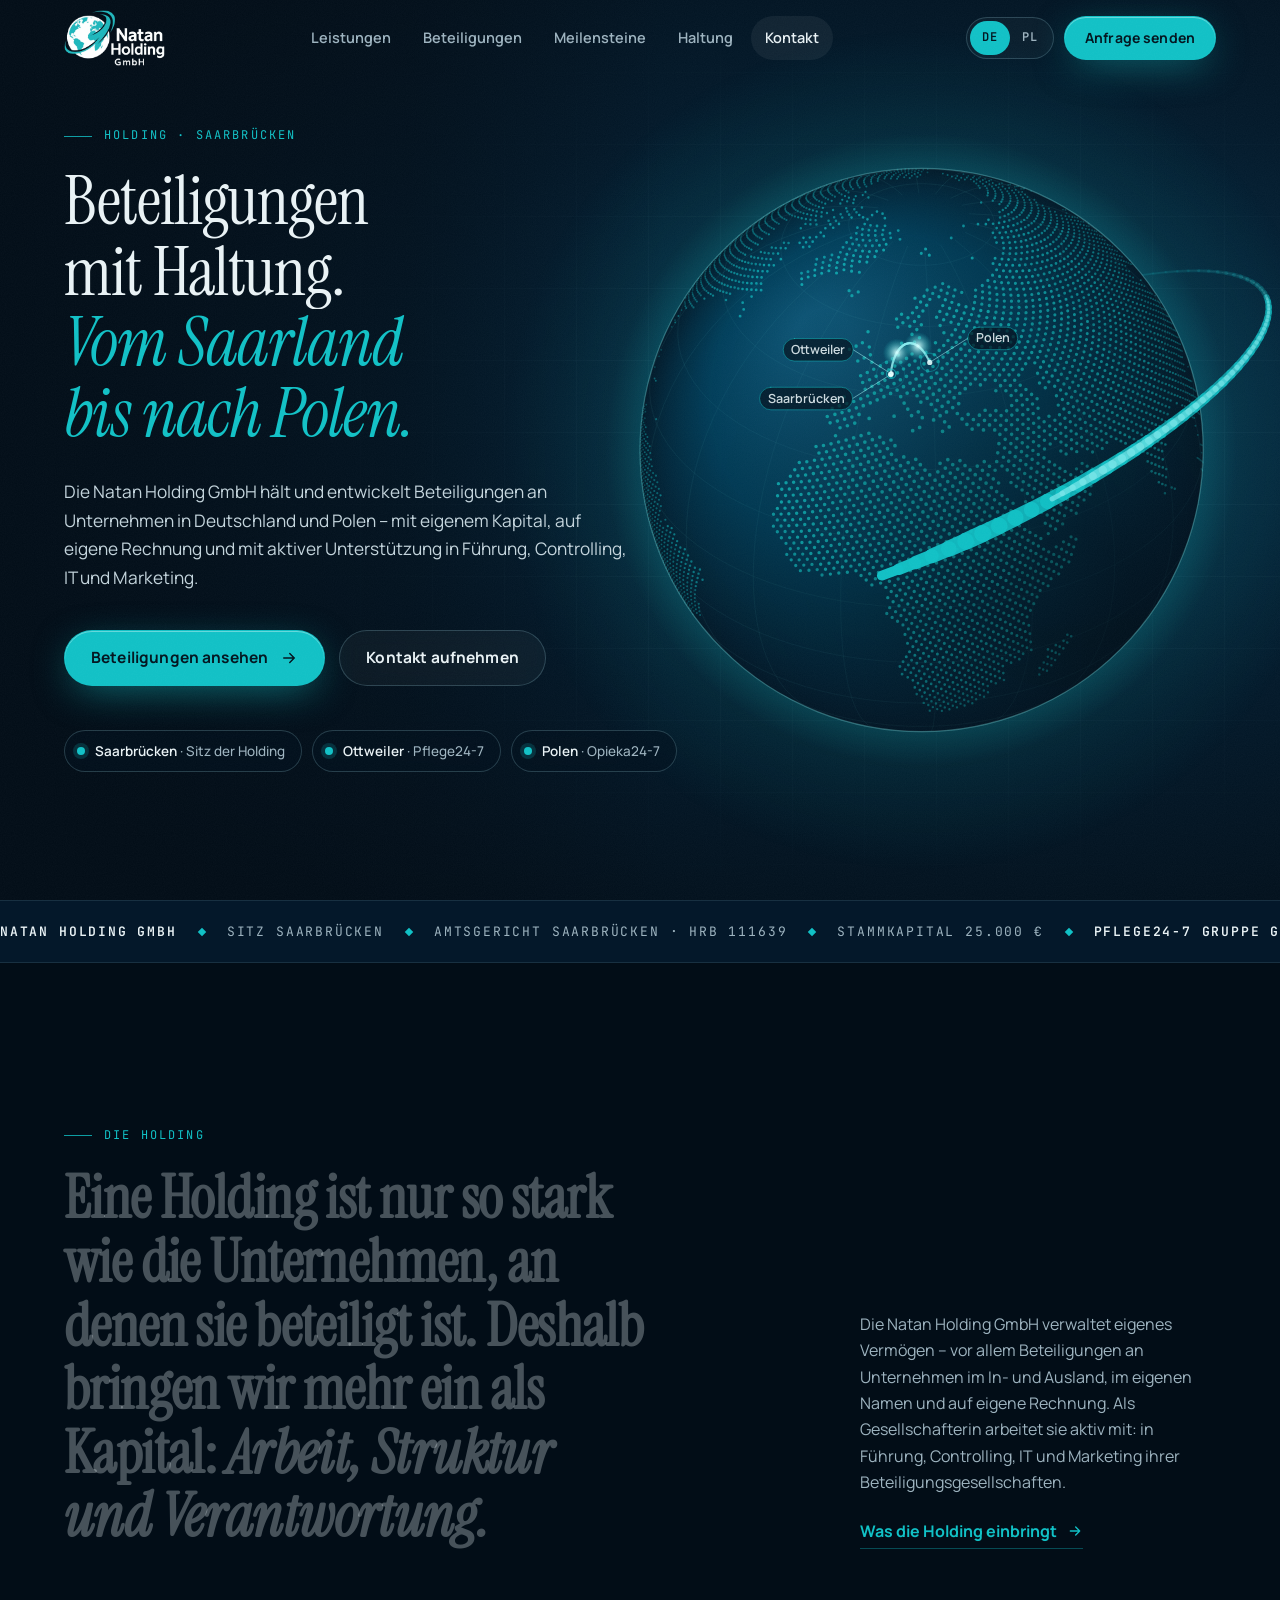
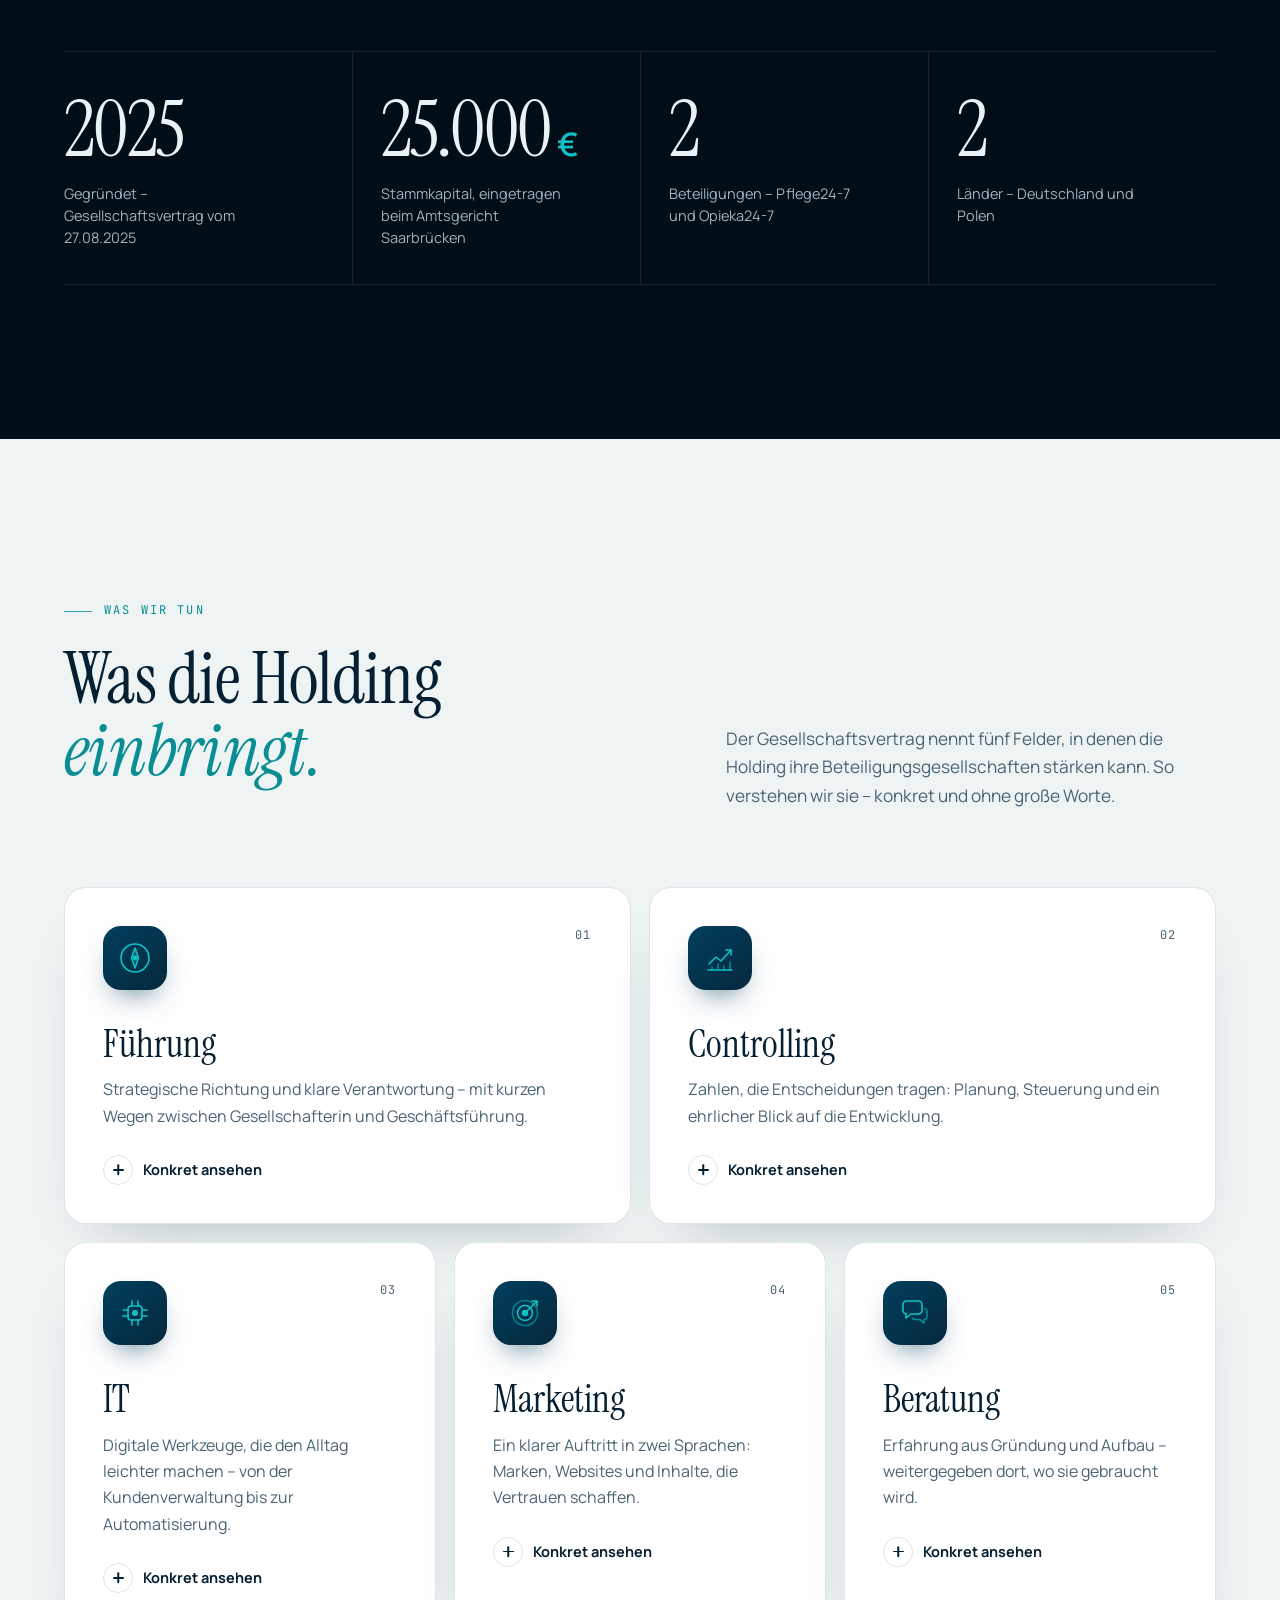
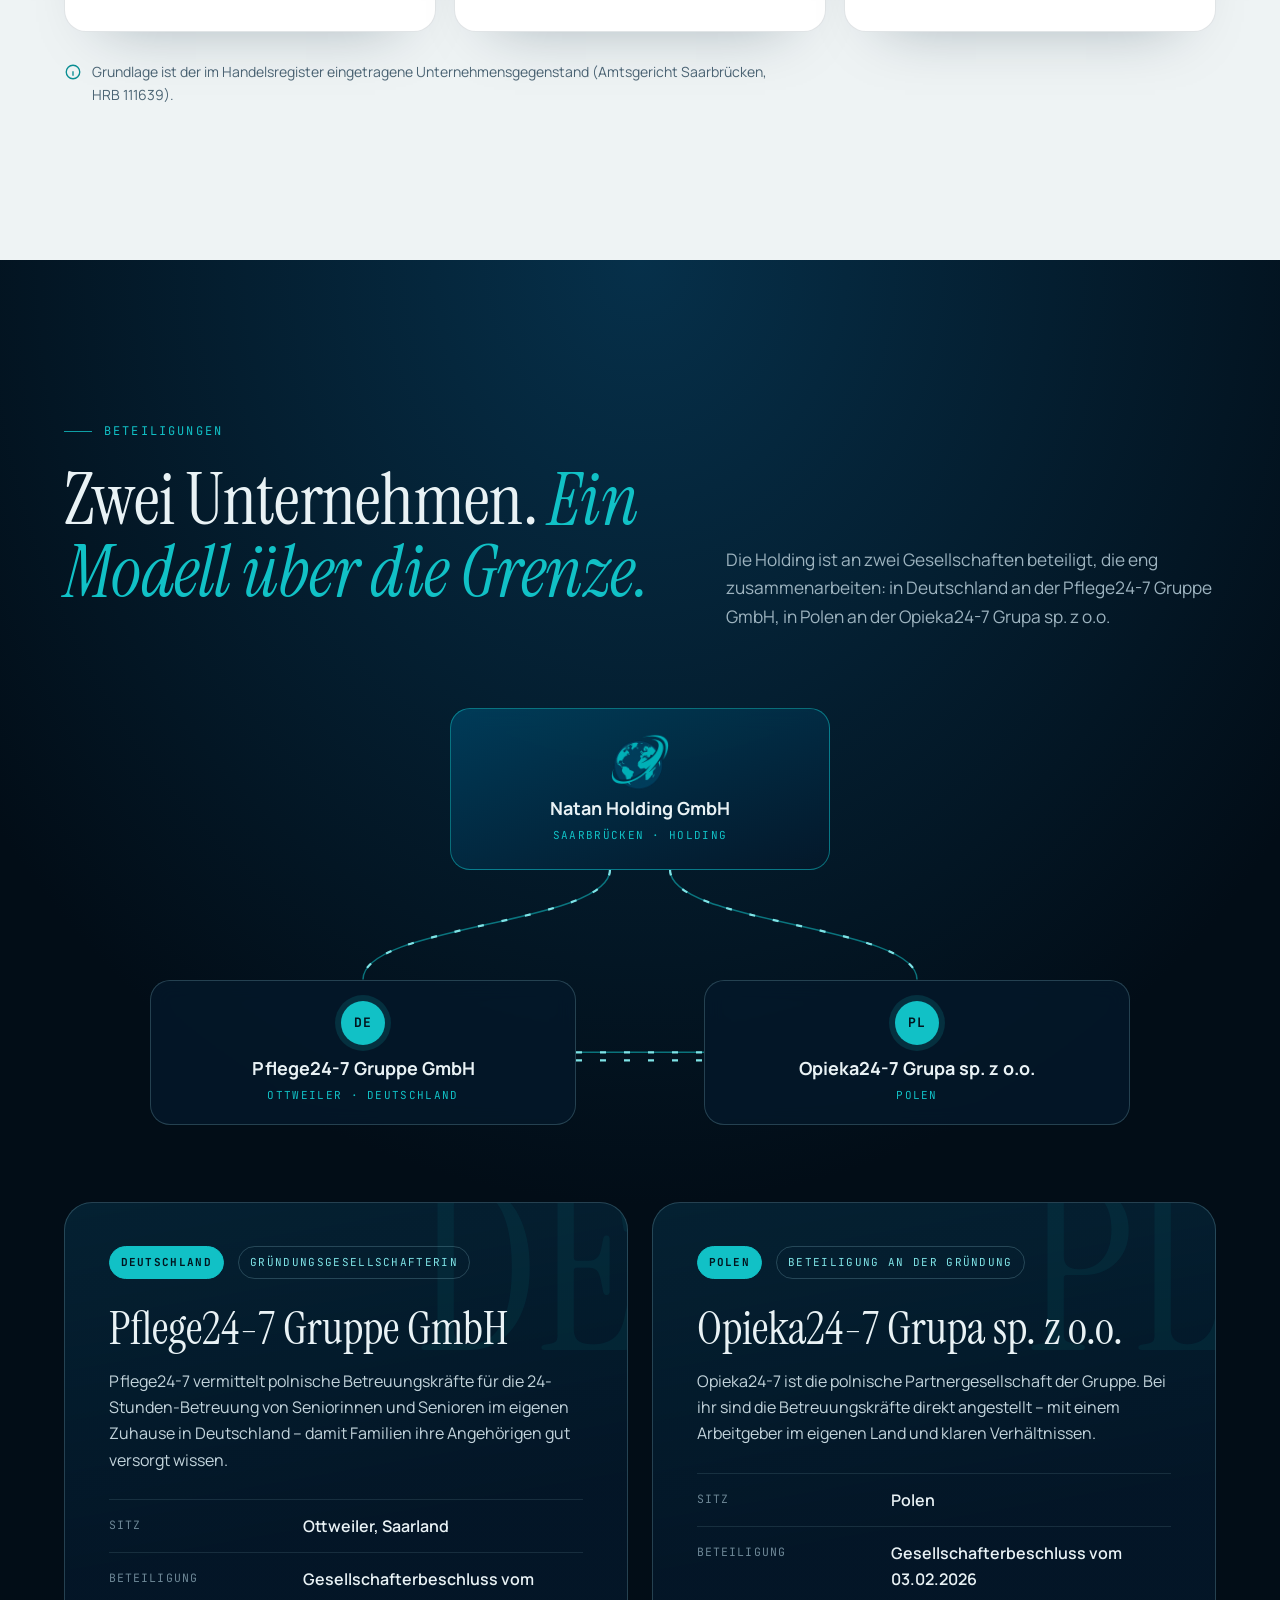
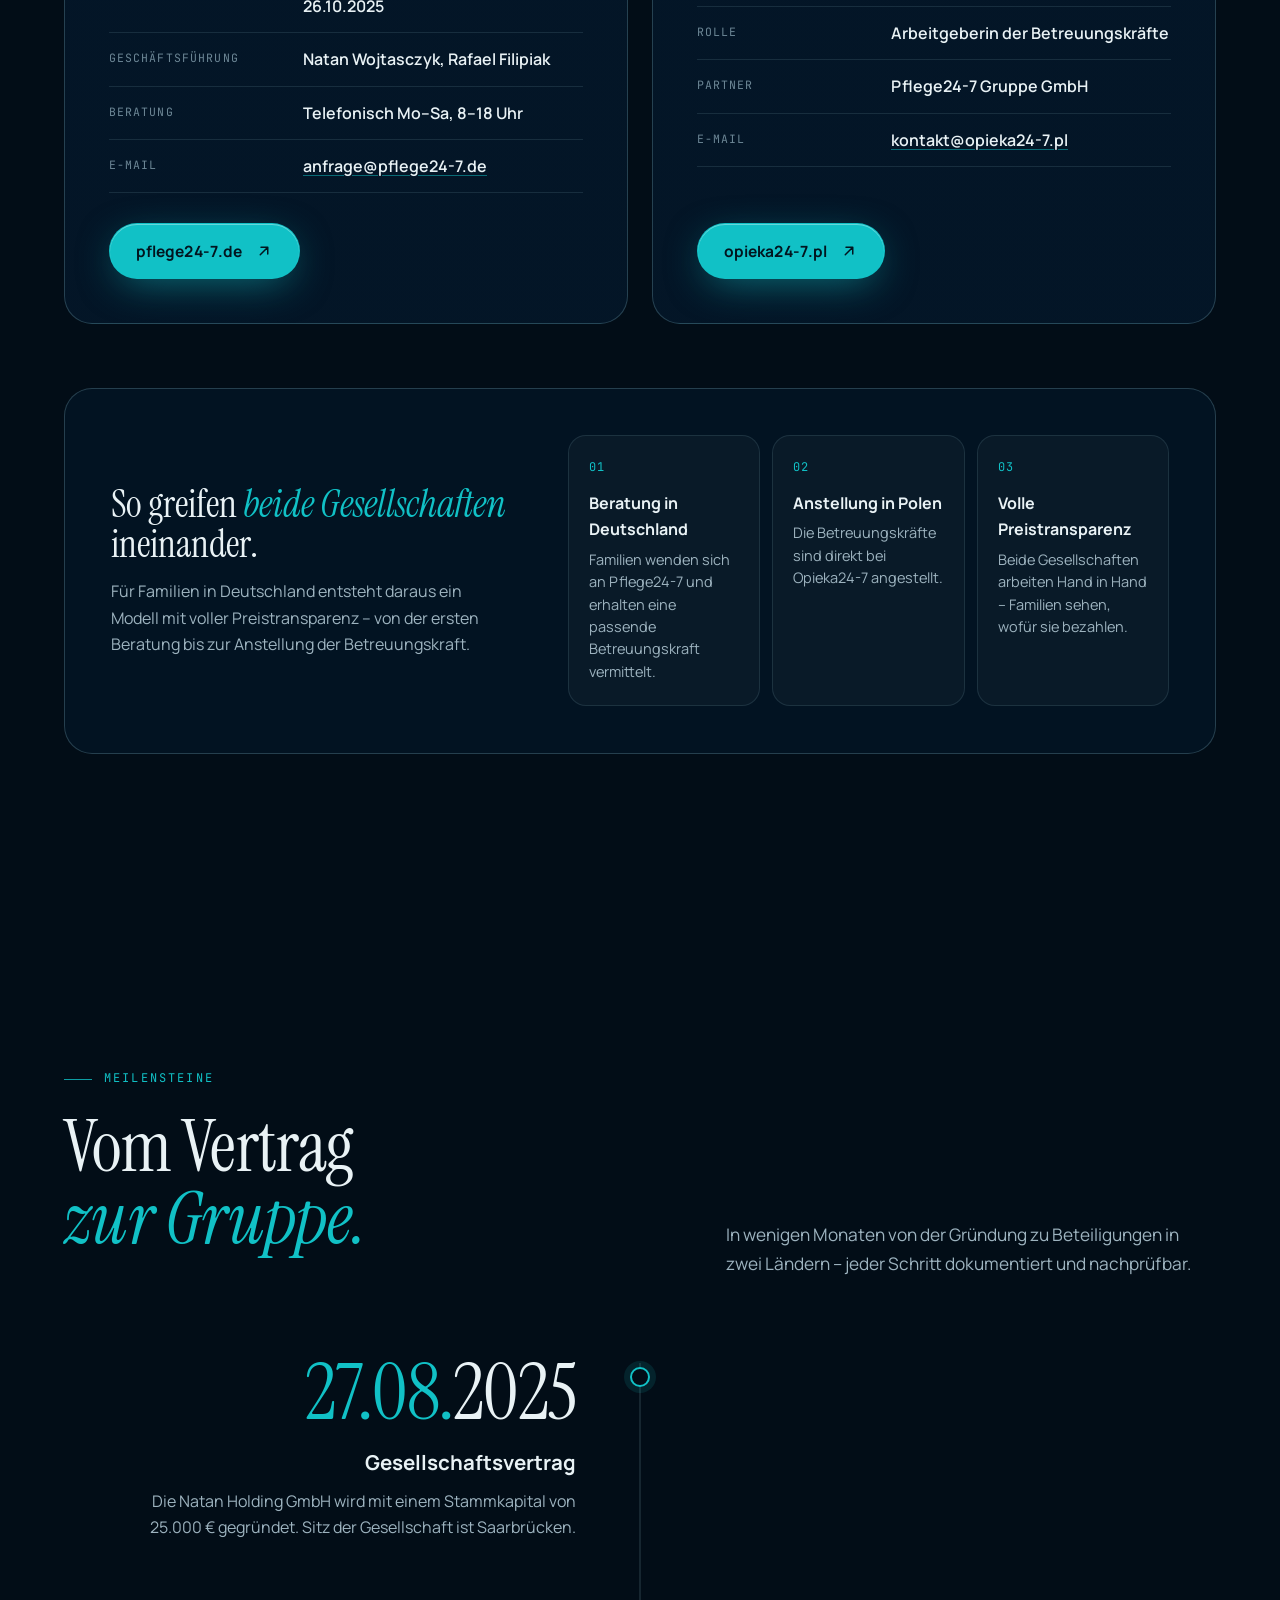
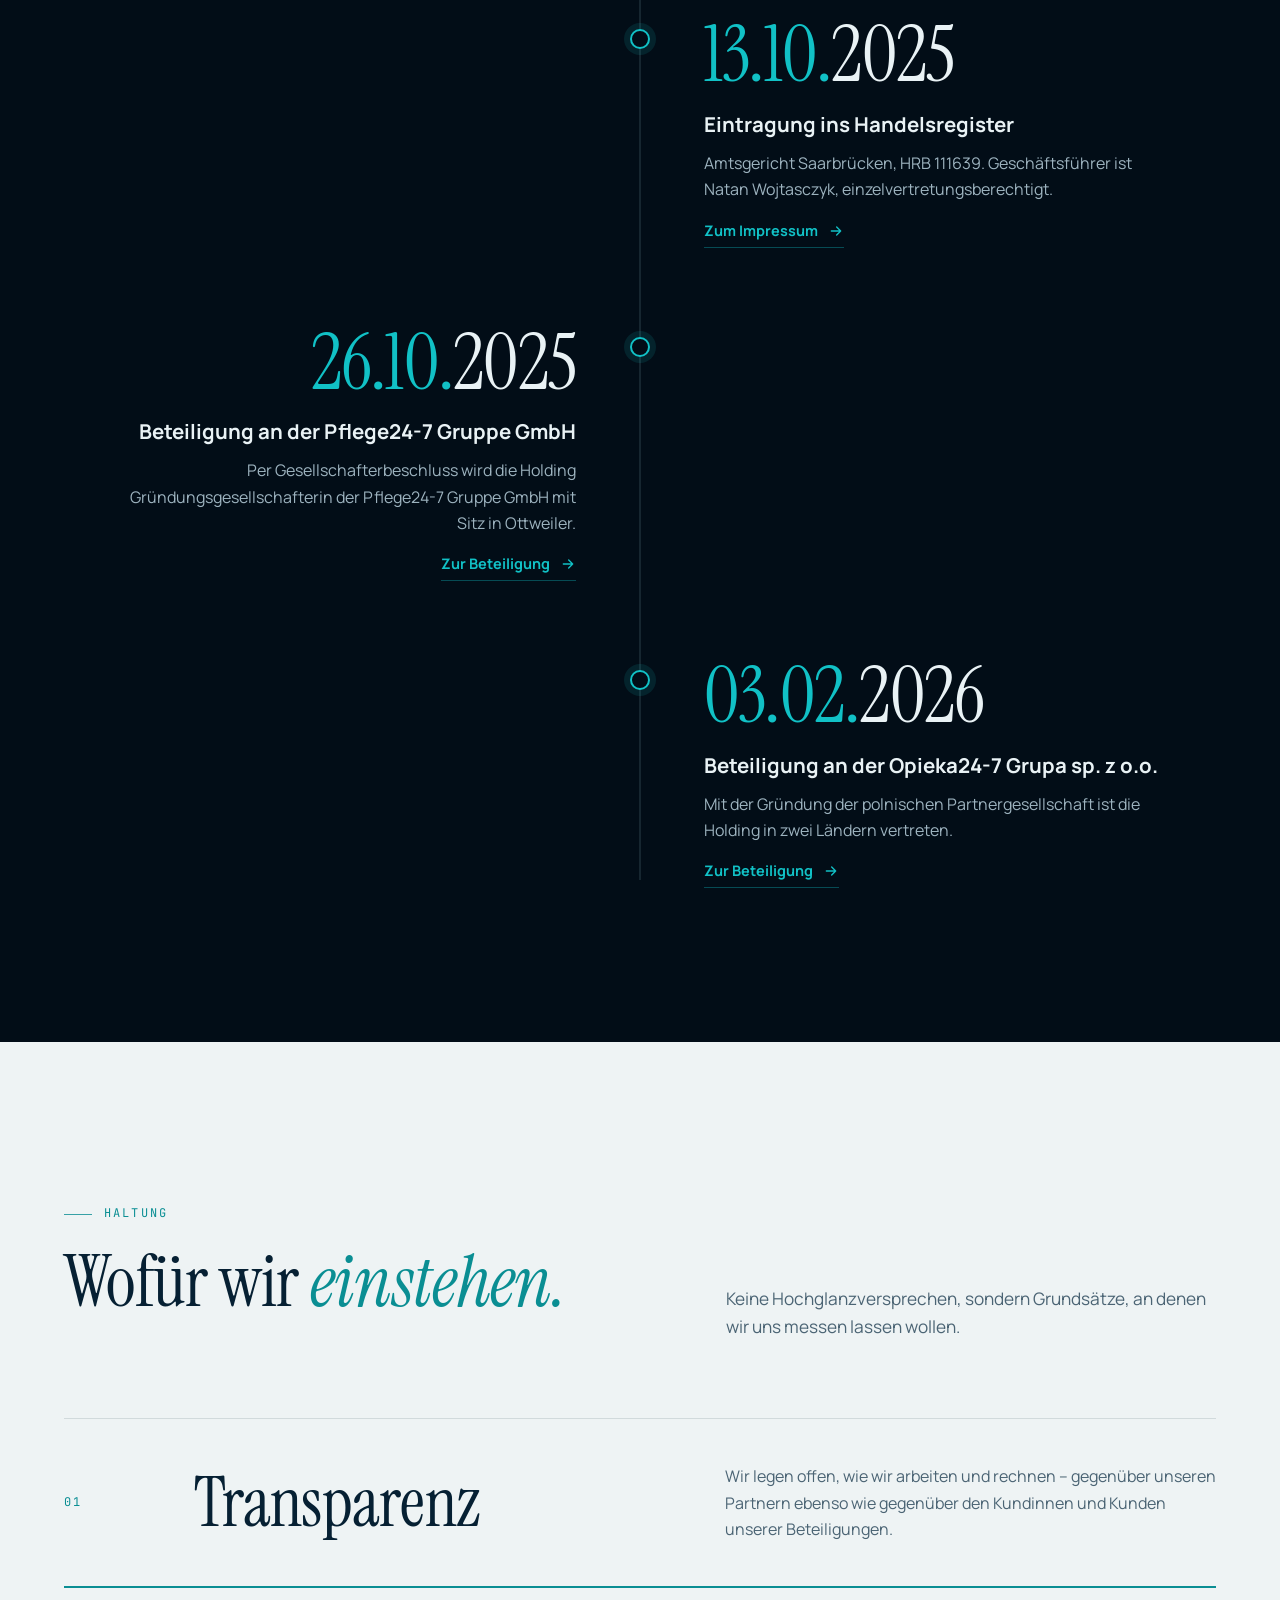
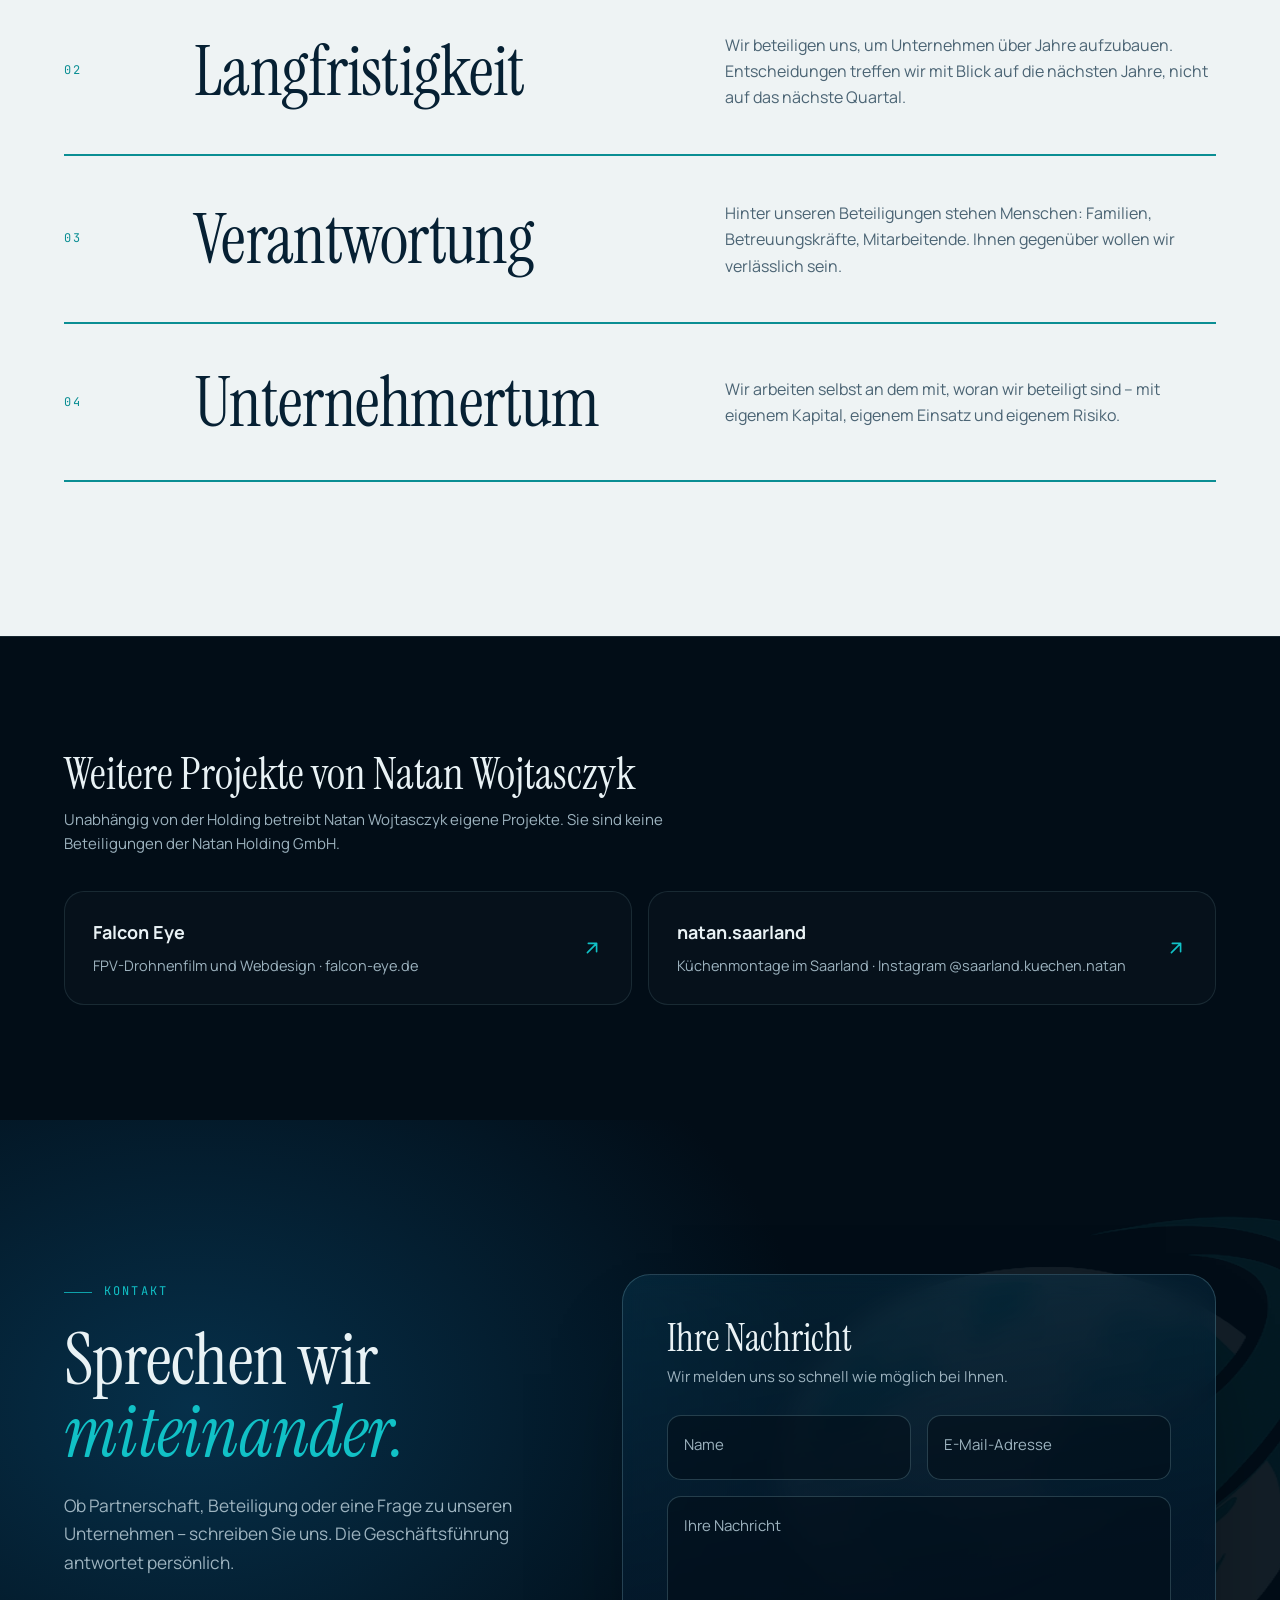
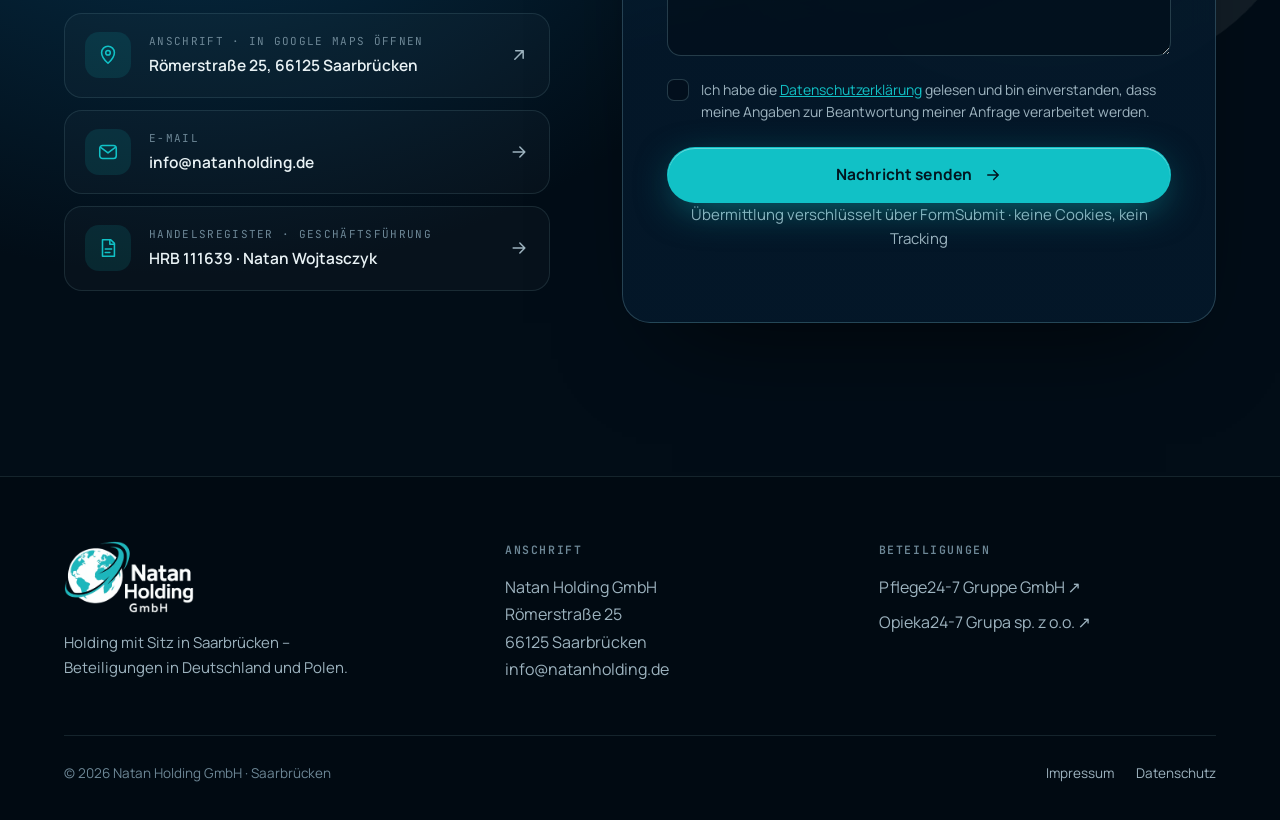
==== index.html @ 54f08aef "Natan Holding: neue Website Co-Authored-By: Claude Opus 5.5 <noreply@anthropic.com> Claude-Session: " ====
<!doctype html>
<html lang="de">
<head>
<meta charset="utf-8">
<meta name="viewport" content="width=device-width, initial-scale=1, viewport-fit=cover">
<title>Natan Holding GmbH – Beteiligungen in Deutschland und Polen | Saarbrücken</title>
<meta name="description" content="Die Natan Holding GmbH aus Saarbrücken hält und entwickelt Beteiligungen an Unternehmen in Deutschland und Polen – mit aktiver Unterstützung in Führung, Controlling, IT und Marketing.">
<link rel="canonical" href="https://natanholding.de/">
<meta name="theme-color" content="#020d17">
<meta name="robots" content="index,follow">
<meta property="og:type" content="website">
<meta property="og:locale" content="de_DE">
<meta property="og:locale:alternate" content="pl_PL">
<meta property="og:site_name" content="Natan Holding GmbH">
<meta property="og:title" content="Natan Holding GmbH – Beteiligungen mit Haltung">
<meta property="og:description" content="Holding aus Saarbrücken mit Beteiligungen in Deutschland und Polen: Pflege24-7 Gruppe GmbH und Opieka24-7 Grupa sp. z o.o.">
<meta property="og:url" content="https://natanholding.de/">
<meta property="og:image" content="https://natanholding.de/img/og.jpg">
<meta property="og:image:width" content="1200">
<meta property="og:image:height" content="630">
<meta property="og:image:alt" content="Natan Holding GmbH – Globus mit Verbindung vom Saarland nach Polen">
<meta name="twitter:card" content="summary_large_image">
<link rel="icon" href="favicon.ico" sizes="any">
<link rel="icon" type="image/png" sizes="32x32" href="img/icon-32.png">
<link rel="apple-touch-icon" href="img/icon-180.png">
<link rel="manifest" href="site.webmanifest">
<link rel="preload" href="fonts/instrument-serif-latin-400-normal.woff2" as="font" type="font/woff2" crossorigin>
<link rel="preload" href="fonts/manrope-latin-wght-normal.woff2" as="font" type="font/woff2" crossorigin>
<link rel="stylesheet" href="css/style.css">
<script>document.documentElement.classList.add('js');</script>
<script type="application/ld+json">
{
  "@context": "https://schema.org",
  "@type": "Organization",
  "@id": "https://natanholding.de/#org",
  "name": "Natan Holding GmbH",
  "legalName": "Natan Holding GmbH",
  "url": "https://natanholding.de/",
  "logo": "https://natanholding.de/img/logo.png",
  "image": "https://natanholding.de/img/og.jpg",
  "email": "info@natanholding.de",
  "foundingDate": "2025-08-27",
  "description": "Holding mit Sitz in Saarbrücken: Halten, Erwerb und Verwaltung von Beteiligungen an Unternehmen in Deutschland und Polen.",
  "address": {
    "@type": "PostalAddress",
    "streetAddress": "Römerstraße 25",
    "postalCode": "66125",
    "addressLocality": "Saarbrücken",
    "addressRegion": "Saarland",
    "addressCountry": "DE"
  },
  "identifier": {"@type": "PropertyValue", "propertyID": "Handelsregister Amtsgericht Saarbrücken", "value": "HRB 111639"},
  "founder": {"@type": "Person", "name": "Natan Wojtasczyk"},
  "employee": {"@type": "Person", "name": "Natan Wojtasczyk", "jobTitle": "Geschäftsführer"},
  "areaServed": ["DE", "PL"],
  "subOrganization": [
    {"@type": "Organization", "name": "Pflege24-7 Gruppe GmbH", "url": "https://pflege24-7.de", "address": {"@type": "PostalAddress", "addressLocality": "Ottweiler", "addressRegion": "Saarland", "addressCountry": "DE"}},
    {"@type": "Organization", "name": "Opieka24-7 Grupa sp. z o.o.", "url": "https://opieka24-7.pl", "address": {"@type": "PostalAddress", "addressCountry": "PL"}}
  ]
}
</script>
</head>
<body data-home>
<a class="skip" href="#main" data-i18n="skip">Zum Inhalt springen</a>

<header class="hdr" id="hdr">
  <div class="wrap hdr__in">
    <a class="brand" href="#top" aria-label="Natan Holding GmbH – zum Seitenanfang" data-i18n-attr="aria-label:brandAria">
      <picture><source srcset="img/logo-light.webp" type="image/webp"><img src="img/logo-light.png" width="640" height="355" alt="Natan Holding GmbH"></picture>
    </a>
    <nav class="nav" aria-label="Hauptnavigation" data-i18n-attr="aria-label:navAria">
      <a href="#leistungen" data-i18n="nav1">Leistungen</a>
      <a href="#portfolio" data-i18n="nav2">Beteiligungen</a>
      <a href="#meilensteine" data-i18n="nav3">Meilensteine</a>
      <a href="#haltung" data-i18n="nav4">Haltung</a>
      <a href="#kontakt" data-i18n="nav5">Kontakt</a>
    </nav>
    <div class="hdr__tools">
      <div class="lang" role="group" aria-label="Sprache wählen" data-i18n-attr="aria-label:langAria">
        <button type="button" data-lang="de" aria-pressed="true" lang="de" title="Deutsch">DE</button>
        <button type="button" data-lang="pl" aria-pressed="false" lang="pl" title="Polski">PL</button>
      </div>
      <a class="btn btn--primary" href="#kontakt" data-i18n="navCta">Anfrage senden</a>
      <button class="burger" type="button" aria-label="Menü öffnen" aria-expanded="false" aria-controls="mnav" data-i18n-attr="aria-label:menuAria"><span></span></button>
    </div>
  </div>
</header>

<nav class="mnav" id="mnav" aria-label="Mobile Navigation" data-i18n-attr="aria-label:mnavAria">
  <a href="#leistungen"><small>01</small><span data-i18n="nav1">Leistungen</span></a>
  <a href="#portfolio"><small>02</small><span data-i18n="nav2">Beteiligungen</span></a>
  <a href="#meilensteine"><small>03</small><span data-i18n="nav3">Meilensteine</span></a>
  <a href="#haltung"><small>04</small><span data-i18n="nav4">Haltung</span></a>
  <a href="#kontakt"><small>05</small><span data-i18n="nav5">Kontakt</span></a>
  <a class="btn btn--primary" href="#kontakt"><span data-i18n="navCta">Anfrage senden</span></a>
</nav>

<main id="main">
<!-- HERO -->
<section class="hero" id="top" aria-labelledby="h1">
  <canvas id="globe" aria-hidden="true"></canvas>
  <div class="hero__scrim" aria-hidden="true"></div>
  <div class="wrap hero__in">
    <div class="hero__copy">
      <p class="eyebrow hero-el" data-i18n="heroEyebrow">Holding · Saarbrücken</p>
      <h1 class="h1" id="h1">
        <span class="ln"><span data-i18n="heroL1">Beteiligungen</span></span>
        <span class="ln"><span data-i18n="heroL2">mit Haltung.</span></span>
        <span class="ln"><span data-i18n="heroL3"><em>Vom Saarland</em></span></span>
        <span class="ln"><span data-i18n="heroL4"><em>bis nach Polen.</em></span></span>
      </h1>
      <p class="lede hero-el" data-i18n="heroLede">Die Natan Holding GmbH hält und entwickelt Beteiligungen an Unternehmen in Deutschland und Polen – mit eigenem Kapital, auf eigene Rechnung und mit aktiver Unterstützung in Führung, Controlling, IT und Marketing.</p>
      <div class="hero__cta hero-el">
        <a class="btn btn--primary" href="#portfolio"><span data-i18n="heroCta1">Beteiligungen ansehen</span><svg viewBox="0 0 24 24" fill="none" stroke="currentColor" stroke-width="2" stroke-linecap="round" stroke-linejoin="round" aria-hidden="true"><path d="M5 12h14M13 6l6 6-6 6"/></svg></a>
        <a class="btn btn--ghost" href="#kontakt" data-i18n="heroCta2">Kontakt aufnehmen</a>
      </div>
      <div class="hero__places hero-el">
        <a class="chip" href="#kontakt"><i></i><span data-i18n="chip1">Saarbrücken <em>· Sitz der Holding</em></span></a>
        <a class="chip" href="#pflege"><i></i><span data-i18n="chip2">Ottweiler <em>· Pflege24-7</em></span></a>
        <a class="chip" href="#opieka"><i></i><span data-i18n="chip3">Polen <em>· Opieka24-7</em></span></a>
      </div>
    </div>
  </div>
</section>

<!-- TICKER -->
<div class="ticker" aria-hidden="true">
  <div class="ticker__track">
    <div class="ticker__group">
      <span class="ticker__item"><b>Natan Holding GmbH</b></span>
      <span class="ticker__item" data-i18n="tk1">Sitz Saarbrücken</span>
      <span class="ticker__item" data-i18n="tk2">Amtsgericht Saarbrücken · HRB 111639</span>
      <span class="ticker__item" data-i18n="tk3">Stammkapital 25.000 €</span>
      <span class="ticker__item"><b>Pflege24-7 Gruppe GmbH</b></span>
      <span class="ticker__item"><b>Opieka24-7 Grupa sp. z o.o.</b></span>
      <span class="ticker__item" data-i18n="tk4">Deutschland · Polen</span>
    </div>
    <div class="ticker__group">
      <span class="ticker__item"><b>Natan Holding GmbH</b></span>
      <span class="ticker__item" data-i18n="tk1">Sitz Saarbrücken</span>
      <span class="ticker__item" data-i18n="tk2">Amtsgericht Saarbrücken · HRB 111639</span>
      <span class="ticker__item" data-i18n="tk3">Stammkapital 25.000 €</span>
      <span class="ticker__item"><b>Pflege24-7 Gruppe GmbH</b></span>
      <span class="ticker__item"><b>Opieka24-7 Grupa sp. z o.o.</b></span>
      <span class="ticker__item" data-i18n="tk4">Deutschland · Polen</span>
    </div>
  </div>
</div>

<!-- INTRO / KENNZAHLEN -->
<section class="section" id="intro" aria-labelledby="intro-h">
  <div class="wrap">
    <p class="eyebrow" data-rv data-i18n="introEyebrow">Die Holding</p>
    <div class="intro__grid">
      <h2 class="statement" id="intro-h" data-i18n="statement">Eine Holding ist nur so stark wie die Unternehmen, an denen sie beteiligt ist. Deshalb bringen wir mehr ein als Kapital: <em>Arbeit, Struktur und Verantwortung.</em></h2>
      <div class="intro__side" data-rv>
        <p data-i18n="introSide">Die Natan Holding GmbH verwaltet eigenes Vermögen – vor allem Beteiligungen an Unternehmen im In- und Ausland, im eigenen Namen und auf eigene Rechnung. Als Gesellschafterin arbeitet sie aktiv mit: in Führung, Controlling, IT und Marketing ihrer Beteiligungsgesellschaften.</p>
        <a class="textlink" href="#leistungen"><span data-i18n="introLink">Was die Holding einbringt</span><svg viewBox="0 0 24 24" fill="none" stroke="currentColor" stroke-width="2" stroke-linecap="round" stroke-linejoin="round" aria-hidden="true"><path d="M5 12h14M13 6l6 6-6 6"/></svg></a>
      </div>
    </div>
    <div class="facts">
      <div class="fact" data-rv><div class="fact__n"><span data-count="2025" data-from="2000">2025</span></div><span class="fact__l" data-i18n="f1">Gegründet – Gesellschaftsvertrag vom 27.08.2025</span></div>
      <div class="fact" data-rv style="--d:.08s"><div class="fact__n"><span data-count="25000" data-sep="1">25.000</span><small>€</small></div><span class="fact__l" data-i18n="f2">Stammkapital, eingetragen beim Amtsgericht Saarbrücken</span></div>
      <div class="fact" data-rv style="--d:.16s"><div class="fact__n"><span data-count="2">2</span></div><span class="fact__l" data-i18n="f3">Beteiligungen – Pflege24-7 und Opieka24-7</span></div>
      <div class="fact" data-rv style="--d:.24s"><div class="fact__n"><span data-count="2">2</span></div><span class="fact__l" data-i18n="f4">Länder – Deutschland und Polen</span></div>
    </div>
  </div>
</section>

<!-- LEISTUNGEN -->
<section class="section section--paper" id="leistungen" aria-labelledby="svc-h">
  <div class="wrap">
    <div class="sec-head">
      <div>
        <p class="eyebrow" data-rv data-i18n="svcEyebrow">Was wir tun</p>
        <h2 class="h2" id="svc-h" data-rv data-i18n="svcH">Was die Holding <em>einbringt.</em></h2>
      </div>
      <p class="lede" data-rv data-i18n="svcLede">Der Gesellschaftsvertrag nennt fünf Felder, in denen die Holding ihre Beteiligungsgesellschaften stärken kann. So verstehen wir sie – konkret und ohne große Worte.</p>
    </div>

    <div class="svc">
      <article class="card" data-rv>
        <button class="card__btn" type="button" aria-expanded="false" aria-controls="x1">
          <span class="card__top">
            <span class="ico" aria-hidden="true"><svg viewBox="0 0 34 34"><circle class="p" style="--len:90" cx="17" cy="17" r="14"/><g class="spin"><path d="M17 7l3.5 10L17 27l-3.5-10z" style="fill:rgba(17,193,198,.25)"/></g><circle cx="17" cy="17" r="1.6" style="fill:#11c1c6"/></svg></span>
            <span class="card__no">01</span>
          </span>
          <span class="card__t" data-i18n="s1t">Führung</span>
          <span class="card__d" data-i18n="s1d">Strategische Richtung und klare Verantwortung – mit kurzen Wegen zwischen Gesellschafterin und Geschäftsführung.</span>
          <span class="card__more"><i aria-hidden="true"></i><span class="t-open" data-i18n="more">Konkret ansehen</span><span class="t-close" data-i18n="less">Weniger anzeigen</span></span>
        </button>
        <div class="card__x" id="x1"><div><ul>
          <li data-i18n="s1a">Ziele und Strategie gemeinsam mit den Geschäftsführungen festlegen</li>
          <li data-i18n="s1b">Kurze Wege: Natan Wojtasczyk ist Geschäftsführer der Holding und zugleich Geschäftsführer der Pflege24-7 Gruppe GmbH</li>
          <li data-i18n="s1c">Abstimmung zwischen den Gesellschaften in Deutschland und Polen</li>
        </ul></div></div>
      </article>

      <article class="card" data-rv style="--d:.08s">
        <button class="card__btn" type="button" aria-expanded="false" aria-controls="x2">
          <span class="card__top">
            <span class="ico" aria-hidden="true"><svg viewBox="0 0 34 34"><path d="M5 29h24"/><path class="p" style="--len:40" d="M6 23l7-7 5 4 10-11"/><path d="M23 9h5v5"/><path d="M9 29v-3M15 29v-6M21 29v-4M27 29v-8" style="opacity:.55"/></svg></span>
            <span class="card__no">02</span>
          </span>
          <span class="card__t" data-i18n="s2t">Controlling</span>
          <span class="card__d" data-i18n="s2d">Zahlen, die Entscheidungen tragen: Planung, Steuerung und ein ehrlicher Blick auf die Entwicklung.</span>
          <span class="card__more"><i aria-hidden="true"></i><span class="t-open" data-i18n="more">Konkret ansehen</span><span class="t-close" data-i18n="less">Weniger anzeigen</span></span>
        </button>
        <div class="card__x" id="x2"><div><ul>
          <li data-i18n="s2a">Planung von Budgets und Liquidität</li>
          <li data-i18n="s2b">Regelmäßige Auswertung der wichtigsten Kennzahlen</li>
          <li data-i18n="s2c">Chancen und Risiken frühzeitig erkennen</li>
        </ul></div></div>
      </article>

      <article class="card" data-rv>
        <button class="card__btn" type="button" aria-expanded="false" aria-controls="x3">
          <span class="card__top">
            <span class="ico" aria-hidden="true"><svg viewBox="0 0 34 34"><rect x="10" y="10" width="14" height="14" rx="3"/><path class="p" style="--len:60" d="M14 10V5M20 10V5M14 29v-5M20 29v-5M10 14H5M10 20H5M29 14h-5M29 20h-5"/><circle cx="17" cy="17" r="2.2" style="fill:#11c1c6"/></svg></span>
            <span class="card__no">03</span>
          </span>
          <span class="card__t" data-i18n="s3t">IT</span>
          <span class="card__d" data-i18n="s3d">Digitale Werkzeuge, die den Alltag leichter machen – von der Kundenverwaltung bis zur Automatisierung.</span>
          <span class="card__more"><i aria-hidden="true"></i><span class="t-open" data-i18n="more">Konkret ansehen</span><span class="t-close" data-i18n="less">Weniger anzeigen</span></span>
        </button>
        <div class="card__x" id="x3"><div><ul>
          <li data-i18n="s3a">Auswahl und Einrichtung von CRM- und Kommunikationssystemen</li>
          <li data-i18n="s3b">Automatisierung wiederkehrender Abläufe</li>
          <li data-i18n="s3c">Datenschutzbewusster Umgang mit Systemen und Daten</li>
        </ul></div></div>
      </article>

      <article class="card" data-rv style="--d:.08s">
        <button class="card__btn" type="button" aria-expanded="false" aria-controls="x4">
          <span class="card__top">
            <span class="ico" aria-hidden="true"><svg viewBox="0 0 34 34"><circle cx="17" cy="17" r="12.5" style="opacity:.5"/><circle class="p" style="--len:50" cx="17" cy="17" r="7.5"/><circle cx="17" cy="17" r="2.4" style="fill:#11c1c6"/><path d="M17 17L29 5M24 5h5v5"/></svg></span>
            <span class="card__no">04</span>
          </span>
          <span class="card__t" data-i18n="s4t">Marketing</span>
          <span class="card__d" data-i18n="s4d">Ein klarer Auftritt in zwei Sprachen: Marken, Websites und Inhalte, die Vertrauen schaffen.</span>
          <span class="card__more"><i aria-hidden="true"></i><span class="t-open" data-i18n="more">Konkret ansehen</span><span class="t-close" data-i18n="less">Weniger anzeigen</span></span>
        </button>
        <div class="card__x" id="x4"><div><ul>
          <li data-i18n="s4a">Markenauftritt und Websites der Beteiligungen</li>
          <li data-i18n="s4b">Inhalte auf Deutsch und Polnisch</li>
          <li data-i18n="s4c">Kanäle, die zur jeweiligen Zielgruppe passen</li>
        </ul></div></div>
      </article>

      <article class="card" data-rv style="--d:.16s">
        <button class="card__btn" type="button" aria-expanded="false" aria-controls="x5">
          <span class="card__top">
            <span class="ico" aria-hidden="true"><svg viewBox="0 0 34 34"><path class="p" style="--len:70" d="M5 8.5A3.5 3.5 0 018.5 5h12A3.5 3.5 0 0124 8.5v6a3.5 3.5 0 01-3.5 3.5H13l-5 4v-4.2A3.5 3.5 0 015 14.5z"/><path d="M27 12.5a3 3 0 012 2.8v5.2a3 3 0 01-3 3V27l-4.5-3.5H17a3 3 0 01-2.6-1.5" style="opacity:.6"/></svg></span>
            <span class="card__no">05</span>
          </span>
          <span class="card__t" data-i18n="s5t">Beratung</span>
          <span class="card__d" data-i18n="s5d">Erfahrung aus Gründung und Aufbau – weitergegeben dort, wo sie gebraucht wird.</span>
          <span class="card__more"><i aria-hidden="true"></i><span class="t-open" data-i18n="more">Konkret ansehen</span><span class="t-close" data-i18n="less">Weniger anzeigen</span></span>
        </button>
        <div class="card__x" id="x5"><div><ul>
          <li data-i18n="s5a">Sparring bei Gründung, Aufbau und Strukturierung</li>
          <li data-i18n="s5b">Erfahrung in der deutsch-polnischen Zusammenarbeit</li>
          <li data-i18n="s5c">Anfragen direkt an die Geschäftsführung – <a href="#kontakt">über das Kontaktformular</a></li>
        </ul></div></div>
      </article>
    </div>
    <p class="svc-note" data-rv><svg viewBox="0 0 24 24" aria-hidden="true"><circle cx="12" cy="12" r="9"/><path d="M12 11v6M12 7.5v.01"/></svg><span data-i18n="svcNote">Grundlage ist der im Handelsregister eingetragene Unternehmensgegenstand (Amtsgericht Saarbrücken, HRB 111639).</span></p>
  </div>
</section>

<!-- PORTFOLIO -->
<section class="section pf" id="portfolio" aria-labelledby="pf-h">
  <div class="wrap">
    <div class="sec-head">
      <div>
        <p class="eyebrow" data-rv data-i18n="pfEyebrow">Beteiligungen</p>
        <h2 class="h2" id="pf-h" data-rv data-i18n="pfH">Zwei Unternehmen. <em>Ein Modell über die Grenze.</em></h2>
      </div>
      <p class="lede" data-rv data-i18n="pfLede">Die Holding ist an zwei Gesellschaften beteiligt, die eng zusammenarbeiten: in Deutschland an der Pflege24-7 Gruppe GmbH, in Polen an der Opieka24-7 Grupa sp. z o.o.</p>
    </div>

    <div class="org" data-rv>
      <svg class="lines" aria-hidden="true"><path id="ln-a"/><path id="ln-b"/><path id="ln-c"/><path class="flow" id="fl-a"/><path class="flow" id="fl-b"/><path class="flow" id="fl-c"/><path class="flow rev" id="fl-d"/></svg>
      <div class="org__grid">
        <a class="node node--top" href="#leistungen" id="n-top">
          <img src="img/mark.webp" width="58" height="58" alt="" loading="lazy">
          <b>Natan Holding GmbH</b>
          <span data-i18n="nodeTop">Saarbrücken · Holding</span>
        </a>
        <a class="node" href="#pflege" id="n-de">
          <span class="cc">DE</span>
          <b>Pflege24-7 Gruppe GmbH</b>
          <span data-i18n="nodeDe">Ottweiler · Deutschland</span>
        </a>
        <a class="node" href="#opieka" id="n-pl">
          <span class="cc">PL</span>
          <b>Opieka24-7 Grupa sp. z o.o.</b>
          <span data-i18n="nodePl">Polen</span>
        </a>
      </div>
      <span class="org__bridge" id="bridge" data-i18n="bridge">Partnerschaft</span>
    </div>

    <div class="cos">
      <article class="co" id="pflege" data-cc="DE" data-rv>
        <div class="co__head"><span class="tag tag--solid" data-i18n="coDeTag">Deutschland</span><span class="tag" data-i18n="coRole1">Gründungsgesellschafterin</span></div>
        <h3>Pflege24-7 Gruppe GmbH</h3>
        <p data-i18n="coDeText">Pflege24-7 vermittelt polnische Betreuungskräfte für die 24-Stunden-Betreuung von Seniorinnen und Senioren im eigenen Zuhause in Deutschland – damit Familien ihre Angehörigen gut versorgt wissen.</p>
        <dl>
          <div><dt data-i18n="dtSitz">Sitz</dt><dd>Ottweiler, Saarland</dd></div>
          <div><dt data-i18n="dtBeschluss">Beteiligung</dt><dd data-i18n="ddDeDate">Gesellschafterbeschluss vom 26.10.2025</dd></div>
          <div><dt data-i18n="dtGf">Geschäftsführung</dt><dd>Natan Wojtasczyk, Rafael Filipiak</dd></div>
          <div><dt data-i18n="dtTel">Beratung</dt><dd data-i18n="ddTel">Telefonisch Mo–Sa, 8–18 Uhr</dd></div>
          <div><dt>E-Mail</dt><dd><a href="mailto:anfrage@pflege24-7.de">anfrage@pflege24-7.de</a></dd></div>
        </dl>
        <a class="btn btn--primary" href="https://pflege24-7.de" target="_blank" rel="noopener"><span>pflege24-7.de</span><svg viewBox="0 0 24 24" fill="none" stroke="currentColor" stroke-width="2" stroke-linecap="round" stroke-linejoin="round" aria-hidden="true"><path d="M7 17 17 7M8 7h9v9"/></svg><span class="sr-only" data-i18n="newTab">(öffnet in neuem Tab)</span></a>
      </article>
      <article class="co" id="opieka" data-cc="PL" data-rv style="--d:.1s">
        <div class="co__head"><span class="tag tag--solid" data-i18n="coPlTag">Polen</span><span class="tag" data-i18n="coRole2">Beteiligung an der Gründung</span></div>
        <h3>Opieka24-7 Grupa sp. z o.o.</h3>
        <p data-i18n="coPlText">Opieka24-7 ist die polnische Partnergesellschaft der Gruppe. Bei ihr sind die Betreuungskräfte direkt angestellt – mit einem Arbeitgeber im eigenen Land und klaren Verhältnissen.</p>
        <dl>
          <div><dt data-i18n="dtSitz">Sitz</dt><dd data-i18n="ddPl">Polen</dd></div>
          <div><dt data-i18n="dtBeschluss">Beteiligung</dt><dd data-i18n="ddPlDate">Gesellschafterbeschluss vom 03.02.2026</dd></div>
          <div><dt data-i18n="dtRolle">Rolle</dt><dd data-i18n="ddRolle">Arbeitgeberin der Betreuungskräfte</dd></div>
          <div><dt data-i18n="dtPartner">Partner</dt><dd>Pflege24-7 Gruppe GmbH</dd></div>
          <div><dt>E-Mail</dt><dd><a href="mailto:kontakt@opieka24-7.pl">kontakt@opieka24-7.pl</a></dd></div>
        </dl>
        <a class="btn btn--primary" href="https://opieka24-7.pl" target="_blank" rel="noopener"><span>opieka24-7.pl</span><svg viewBox="0 0 24 24" fill="none" stroke="currentColor" stroke-width="2" stroke-linecap="round" stroke-linejoin="round" aria-hidden="true"><path d="M7 17 17 7M8 7h9v9"/></svg><span class="sr-only" data-i18n="newTab">(öffnet in neuem Tab)</span></a>
      </article>
    </div>

    <div class="model" data-rv>
      <div>
        <h3 data-i18n="modelH">So greifen <em>beide Gesellschaften</em> ineinander.</h3>
        <p data-i18n="modelP">Für Familien in Deutschland entsteht daraus ein Modell mit voller Preistransparenz – von der ersten Beratung bis zur Anstellung der Betreuungskraft.</p>
      </div>
      <ol class="steps">
        <li><b data-i18n="m1t">Beratung in Deutschland</b><span data-i18n="m1d">Familien wenden sich an Pflege24-7 und erhalten eine passende Betreuungskraft vermittelt.</span></li>
        <li><b data-i18n="m2t">Anstellung in Polen</b><span data-i18n="m2d">Die Betreuungskräfte sind direkt bei Opieka24-7 angestellt.</span></li>
        <li><b data-i18n="m3t">Volle Preistransparenz</b><span data-i18n="m3d">Beide Gesellschaften arbeiten Hand in Hand – Familien sehen, wofür sie bezahlen.</span></li>
      </ol>
    </div>
  </div>
</section>

<!-- MEILENSTEINE -->
<section class="section" id="meilensteine" aria-labelledby="tl-h">
  <div class="wrap">
    <div class="sec-head">
      <div>
        <p class="eyebrow" data-rv data-i18n="tlEyebrow">Meilensteine</p>
        <h2 class="h2" id="tl-h" data-rv data-i18n="tlH">Vom Vertrag <em>zur Gruppe.</em></h2>
      </div>
      <p class="lede" data-rv data-i18n="tlLede">In wenigen Monaten von der Gründung zu Beteiligungen in zwei Ländern – jeder Schritt dokumentiert und nachprüfbar.</p>
    </div>
    <div class="tl" id="tl">
      <div class="tl__rail" aria-hidden="true"><div class="tl__fill"></div></div>
      <ol>
        <li data-rv>
          <time datetime="2025-08-27"><span class="d">27.08.</span>2025</time>
          <h3 data-i18n="t1t">Gesellschaftsvertrag</h3>
          <p data-i18n="t1d">Die Natan Holding GmbH wird mit einem Stammkapital von 25.000 € gegründet. Sitz der Gesellschaft ist Saarbrücken.</p>
        </li>
        <li data-rv>
          <time datetime="2025-10-13"><span class="d">13.10.</span>2025</time>
          <h3 data-i18n="t2t">Eintragung ins Handelsregister</h3>
          <p data-i18n="t2d">Amtsgericht Saarbrücken, HRB 111639. Geschäftsführer ist Natan Wojtasczyk, einzelvertretungsberechtigt.</p>
          <a class="textlink" href="impressum.html"><span data-i18n="t2l">Zum Impressum</span><svg viewBox="0 0 24 24" fill="none" stroke="currentColor" stroke-width="2" stroke-linecap="round" stroke-linejoin="round" aria-hidden="true"><path d="M5 12h14M13 6l6 6-6 6"/></svg></a>
        </li>
        <li data-rv>
          <time datetime="2025-10-26"><span class="d">26.10.</span>2025</time>
          <h3 data-i18n="t3t">Beteiligung an der Pflege24-7 Gruppe GmbH</h3>
          <p data-i18n="t3d">Per Gesellschafterbeschluss wird die Holding Gründungsgesellschafterin der Pflege24-7 Gruppe GmbH mit Sitz in Ottweiler.</p>
          <a class="textlink" href="#pflege"><span data-i18n="t3l">Zur Beteiligung</span><svg viewBox="0 0 24 24" fill="none" stroke="currentColor" stroke-width="2" stroke-linecap="round" stroke-linejoin="round" aria-hidden="true"><path d="M5 12h14M13 6l6 6-6 6"/></svg></a>
        </li>
        <li data-rv>
          <time datetime="2026-02-03"><span class="d">03.02.</span>2026</time>
          <h3 data-i18n="t4t">Beteiligung an der Opieka24-7 Grupa sp. z o.o.</h3>
          <p data-i18n="t4d">Mit der Gründung der polnischen Partnergesellschaft ist die Holding in zwei Ländern vertreten.</p>
          <a class="textlink" href="#opieka"><span data-i18n="t3l">Zur Beteiligung</span><svg viewBox="0 0 24 24" fill="none" stroke="currentColor" stroke-width="2" stroke-linecap="round" stroke-linejoin="round" aria-hidden="true"><path d="M5 12h14M13 6l6 6-6 6"/></svg></a>
        </li>
      </ol>
    </div>
  </div>
</section>

<!-- HALTUNG -->
<section class="section section--paper" id="haltung" aria-labelledby="val-h">
  <div class="wrap">
    <div class="sec-head">
      <div>
        <p class="eyebrow" data-rv data-i18n="valEyebrow">Haltung</p>
        <h2 class="h2" id="val-h" data-rv data-i18n="valH">Wofür wir <em>einstehen.</em></h2>
      </div>
      <p class="lede" data-rv data-i18n="valLede">Keine Hochglanzversprechen, sondern Grundsätze, an denen wir uns messen lassen wollen.</p>
    </div>
    <ol class="vals">
      <li class="val" data-rv><span class="val__n">01</span><h3 data-i18n="v1t">Transparenz</h3><p data-i18n="v1d">Wir legen offen, wie wir arbeiten und rechnen – gegenüber unseren Partnern ebenso wie gegenüber den Kundinnen und Kunden unserer Beteiligungen.</p></li>
      <li class="val" data-rv><span class="val__n">02</span><h3 data-i18n="v2t">Langfristigkeit</h3><p data-i18n="v2d">Wir beteiligen uns, um Unternehmen über Jahre aufzubauen. Entscheidungen treffen wir mit Blick auf die nächsten Jahre, nicht auf das nächste Quartal.</p></li>
      <li class="val" data-rv><span class="val__n">03</span><h3 data-i18n="v3t">Verantwortung</h3><p data-i18n="v3d">Hinter unseren Beteiligungen stehen Menschen: Familien, Betreuungskräfte, Mitarbeitende. Ihnen gegenüber wollen wir verlässlich sein.</p></li>
      <li class="val" data-rv><span class="val__n">04</span><h3 data-i18n="v4t">Unternehmertum</h3><p data-i18n="v4d">Wir arbeiten selbst an dem mit, woran wir beteiligt sind – mit eigenem Kapital, eigenem Einsatz und eigenem Risiko.</p></li>
    </ol>
  </div>
</section>

<!-- WEITERE PROJEKTE (optional – zum Entfernen diese Section löschen) -->
<section class="proj" data-optional="projekte" aria-labelledby="proj-h">
  <div class="wrap">
    <h2 id="proj-h" data-i18n="projH">Weitere Projekte von Natan Wojtasczyk</h2>
    <p class="note" data-i18n="projNote">Unabhängig von der Holding betreibt Natan Wojtasczyk eigene Projekte. Sie sind keine Beteiligungen der Natan Holding GmbH.</p>
    <div class="proj__grid">
      <a class="proj__item" href="https://falcon-eye.de" target="_blank" rel="noopener"><div><b>Falcon Eye</b><span data-i18n="projFe">FPV-Drohnenfilm und Webdesign · falcon-eye.de</span></div><svg viewBox="0 0 24 24" aria-hidden="true" stroke-linecap="round" stroke-linejoin="round"><path d="M7 17 17 7M8 7h9v9"/></svg></a>
      <a class="proj__item" href="https://www.instagram.com/saarland.kuechen.natan/" target="_blank" rel="noopener"><div><b>natan.saarland</b><span data-i18n="projNs">Küchenmontage im Saarland · Instagram @saarland.kuechen.natan</span></div><svg viewBox="0 0 24 24" aria-hidden="true" stroke-linecap="round" stroke-linejoin="round"><path d="M7 17 17 7M8 7h9v9"/></svg></a>
    </div>
  </div>
</section>

<!-- KONTAKT -->
<section class="section ct" id="kontakt" aria-labelledby="ct-h">
  <img class="ct__mark" src="img/mark-light.webp" alt="" width="512" height="512" loading="lazy" aria-hidden="true">
  <div class="wrap ct__grid">
    <div>
      <p class="eyebrow" data-rv data-i18n="ctEyebrow">Kontakt</p>
      <h2 class="h2" id="ct-h" data-rv data-i18n="ctH">Sprechen wir <em>miteinander.</em></h2>
      <p class="lede" data-rv data-i18n="ctLede">Ob Partnerschaft, Beteiligung oder eine Frage zu unseren Unternehmen – schreiben Sie uns. Die Geschäftsführung antwortet persönlich.</p>
      <ul class="ct__list">
        <li data-rv><a class="ct__row" href="https://www.google.com/maps/search/?api=1&amp;query=R%C3%B6merstra%C3%9Fe%2025%2C%2066125%20Saarbr%C3%BCcken" target="_blank" rel="noopener">
          <span class="i" aria-hidden="true"><svg viewBox="0 0 24 24"><path d="M12 21s-7-6.2-7-11.5A7 7 0 0119 9.5C19 14.8 12 21 12 21z"/><circle cx="12" cy="9.5" r="2.5"/></svg></span>
          <span><small data-i18n="ctAddr">Anschrift · in Google Maps öffnen</small><b>Römerstraße 25, 66125 Saarbrücken</b></span>
          <svg class="go" viewBox="0 0 24 24" aria-hidden="true" stroke-linecap="round" stroke-linejoin="round"><path d="M7 17 17 7M8 7h9v9"/></svg></a></li>
        <li data-rv style="--d:.06s"><a class="ct__row" href="mailto:info@natanholding.de">
          <span class="i" aria-hidden="true"><svg viewBox="0 0 24 24"><rect x="3" y="5" width="18" height="14" rx="3"/><path d="M4 7l8 6 8-6"/></svg></span>
          <span><small data-i18n="ctMail">E-Mail</small><b>info@natanholding.de</b></span>
          <svg class="go" viewBox="0 0 24 24" aria-hidden="true" stroke-linecap="round" stroke-linejoin="round"><path d="M5 12h14M13 6l6 6-6 6"/></svg></a></li>
        <li data-rv style="--d:.12s"><a class="ct__row" href="impressum.html">
          <span class="i" aria-hidden="true"><svg viewBox="0 0 24 24"><path d="M6 3h9l4 4v14H6z"/><path d="M14 3v5h5M9 13h7M9 17h5"/></svg></span>
          <span><small data-i18n="ctReg">Handelsregister · Geschäftsführung</small><b data-i18n="ctRegB">HRB 111639 · Natan Wojtasczyk</b></span>
          <svg class="go" viewBox="0 0 24 24" aria-hidden="true" stroke-linecap="round" stroke-linejoin="round"><path d="M5 12h14M13 6l6 6-6 6"/></svg></a></li>
      </ul>
    </div>

    <form class="form" id="form" action="https://formsubmit.co/info@natanholding.de" method="POST" data-rv>
      <h3 data-i18n="fH">Ihre Nachricht</h3>
      <p data-i18n="fP">Wir melden uns so schnell wie möglich bei Ihnen.</p>
      <input type="hidden" name="_subject" value="Anfrage natanholding.de">
      <input type="hidden" name="_captcha" value="false">
      <input type="hidden" name="_template" value="table">
      <input type="hidden" name="_next" value="https://natanholding.de/#danke">
      <input type="text" name="_honey" class="hp" tabindex="-1" autocomplete="off" aria-hidden="true">
      <div class="row2">
        <div class="fld"><input id="f-name" name="Name" type="text" autocomplete="name" required placeholder=" " maxlength="120"><label for="f-name" data-i18n="fName">Name</label></div>
        <div class="fld"><input id="f-mail" name="E-Mail" type="email" autocomplete="email" required placeholder=" " maxlength="160"><label for="f-mail" data-i18n="fMail">E-Mail-Adresse</label></div>
      </div>
      <div class="fld"><textarea id="f-msg" name="Nachricht" required placeholder=" " maxlength="5000"></textarea><label for="f-msg" data-i18n="fMsg">Ihre Nachricht</label></div>
      <label class="consent"><input type="checkbox" name="Datenschutz" value="akzeptiert" required><span data-i18n="fConsent">Ich habe die <a href="datenschutz.html">Datenschutzerklärung</a> gelesen und bin einverstanden, dass meine Angaben zur Beantwortung meiner Anfrage verarbeitet werden.</span></label>
      <button class="btn btn--primary" type="submit"><span data-i18n="fSend">Nachricht senden</span><svg viewBox="0 0 24 24" fill="none" stroke="currentColor" stroke-width="2" stroke-linecap="round" stroke-linejoin="round" aria-hidden="true"><path d="M5 12h14M13 6l6 6-6 6"/></svg></button>
      <p class="form__fine" data-i18n="fFine">Übermittlung verschlüsselt über FormSubmit · keine Cookies, kein Tracking</p>
    </form>
  </div>
</section>
</main>

<footer class="ftr">
  <div class="wrap">
    <div class="ftr__top">
      <div>
        <a href="#top" aria-label="Natan Holding GmbH – zum Seitenanfang" data-i18n-attr="aria-label:brandAria"><picture><source srcset="img/logo-light.webp" type="image/webp"><img src="img/logo-light.png" width="640" height="355" alt="Natan Holding GmbH" loading="lazy"></picture></a>
        <p class="ftr__tag" data-i18n="ftTag">Holding mit Sitz in Saarbrücken – Beteiligungen in Deutschland und Polen.</p>
      </div>
      <div>
        <h4 data-i18n="ftAddr">Anschrift</h4>
        <address>Natan Holding GmbH<br>Römerstraße 25<br>66125 Saarbrücken<br><a href="mailto:info@natanholding.de">info@natanholding.de</a></address>
      </div>
      <div>
        <h4 data-i18n="ftPf">Beteiligungen</h4>
        <ul>
          <li><a href="https://pflege24-7.de" target="_blank" rel="noopener">Pflege24-7 Gruppe GmbH ↗</a></li>
          <li><a href="https://opieka24-7.pl" target="_blank" rel="noopener">Opieka24-7 Grupa sp. z o.o. ↗</a></li>
        </ul>
      </div>
    </div>
    <div class="ftr__bot">
      <span>© 2026 Natan Holding GmbH · Saarbrücken</span>
      <nav aria-label="Rechtliches" data-i18n-attr="aria-label:legalAria"><a href="impressum.html" data-i18n="imp">Impressum</a><a href="datenschutz.html" data-i18n="dse">Datenschutz</a></nav>
    </div>
  </div>
</footer>

<div class="toast" id="toast" role="status" aria-live="polite" hidden>
  <span class="ok" aria-hidden="true"><svg viewBox="0 0 24 24"><path d="M5 12.5l4.5 4.5L19 7.5"/></svg></span>
  <div><b data-i18n="tyH">Vielen Dank für Ihre Nachricht.</b><p data-i18n="tyP">Sie ist bei uns angekommen. Wir melden uns so schnell wie möglich bei Ihnen.</p></div>
  <button type="button" aria-label="Schließen" data-i18n-attr="aria-label:close">×</button>
</div>

<script src="js/land.js" defer></script>
<script src="js/globe.js" defer></script>
<script src="js/gsap.min.js" defer></script>
<script src="js/ScrollTrigger.min.js" defer></script>
<script src="js/lenis.min.js" defer></script>
<script src="js/i18n.js" defer></script>
<script src="js/main.js" defer></script>
</body>
</html>
---- css/style.css ----
/* Natan Holding GmbH — Stylesheet */
@font-face{font-family:"Manrope Variable";font-style:normal;font-display:swap;font-weight:200 800;src:url(../fonts/manrope-latin-ext-wght-normal.woff2) format("woff2-variations"),url(../fonts/manrope-latin-ext-wght-normal.woff2) format("woff2");unicode-range:U+0100-02BA,U+02BD-02C5,U+02C7-02CC,U+02CE-02D7,U+02DD-02FF,U+0304,U+0308,U+0329,U+1D00-1DBF,U+1E00-1E9F,U+1EF2-1EFF,U+2020,U+20A0-20AB,U+20AD-20C0,U+2113,U+2C60-2C7F,U+A720-A7FF}
@font-face{font-family:"Manrope Variable";font-style:normal;font-display:swap;font-weight:200 800;src:url(../fonts/manrope-latin-wght-normal.woff2) format("woff2-variations"),url(../fonts/manrope-latin-wght-normal.woff2) format("woff2");unicode-range:U+0000-00FF,U+0131,U+0152-0153,U+02BB-02BC,U+02C6,U+02DA,U+02DC,U+0304,U+0308,U+0329,U+2000-206F,U+20AC,U+2122,U+2191,U+2193,U+2212,U+2215,U+FEFF,U+FFFD}
@font-face{font-family:"Instrument Serif";font-style:normal;font-display:swap;font-weight:400;src:url(../fonts/instrument-serif-latin-ext-400-normal.woff2) format("woff2");unicode-range:U+0100-02BA,U+02BD-02C5,U+02C7-02CC,U+02CE-02D7,U+02DD-02FF,U+0304,U+0308,U+0329,U+1D00-1DBF,U+1E00-1E9F,U+1EF2-1EFF,U+2020,U+20A0-20AB,U+20AD-20C0,U+2113,U+2C60-2C7F,U+A720-A7FF}
@font-face{font-family:"Instrument Serif";font-style:normal;font-display:swap;font-weight:400;src:url(../fonts/instrument-serif-latin-400-normal.woff2) format("woff2");unicode-range:U+0000-00FF,U+0131,U+0152-0153,U+02BB-02BC,U+02C6,U+02DA,U+02DC,U+0304,U+0308,U+0329,U+2000-206F,U+20AC,U+2122,U+2191,U+2193,U+2212,U+2215,U+FEFF,U+FFFD}
@font-face{font-family:"Instrument Serif";font-style:italic;font-display:swap;font-weight:400;src:url(../fonts/instrument-serif-latin-ext-400-italic.woff2) format("woff2");unicode-range:U+0100-02BA,U+02BD-02C5,U+02C7-02CC,U+02CE-02D7,U+02DD-02FF,U+0304,U+0308,U+0329,U+1D00-1DBF,U+1E00-1E9F,U+1EF2-1EFF,U+2020,U+20A0-20AB,U+20AD-20C0,U+2113,U+2C60-2C7F,U+A720-A7FF}
@font-face{font-family:"Instrument Serif";font-style:italic;font-display:swap;font-weight:400;src:url(../fonts/instrument-serif-latin-400-italic.woff2) format("woff2");unicode-range:U+0000-00FF,U+0131,U+0152-0153,U+02BB-02BC,U+02C6,U+02DA,U+02DC,U+0304,U+0308,U+0329,U+2000-206F,U+20AC,U+2122,U+2191,U+2193,U+2212,U+2215,U+FEFF,U+FFFD}
@font-face{font-family:"JetBrains Mono";font-style:normal;font-display:swap;font-weight:100 800;src:url(../fonts/jetbrains-mono-latin-ext-wght-normal.woff2) format("woff2");unicode-range:U+0100-02BA,U+02BD-02C5,U+02C7-02CC,U+02CE-02D7,U+02DD-02FF,U+0304,U+0308,U+0329,U+1D00-1DBF,U+1E00-1E9F,U+1EF2-1EFF,U+2020,U+20A0-20AB,U+20AD-20C0,U+2113,U+2C60-2C7F,U+A720-A7FF}
@font-face{font-family:"JetBrains Mono";font-style:normal;font-display:swap;font-weight:100 800;src:url(../fonts/jetbrains-mono-latin-wght-normal.woff2) format("woff2");unicode-range:U+0000-00FF,U+0131,U+0152-0153,U+02BB-02BC,U+02C6,U+02DA,U+02DC,U+0304,U+0308,U+0329,U+2000-206F,U+20AC,U+2122,U+2191,U+2193,U+2212,U+2215,U+FEFF,U+FFFD}

:root{
  --bg:#020d17; --bg-2:#04182a; --bg-3:#072238;
  --navy:#003f5d; --navy-l:#0b5679;
  --teal:#11c1c6; --teal-2:#7fe3e6; --teal-d:#0a8e93;
  --text:#e9f2f5; --muted:#9db3bf; --dim:#6d8796;
  --line:rgba(160,220,230,.12); --line-2:rgba(160,220,230,.22);
  --paper:#eef3f4; --paper-2:#e2eaec; --ink:#062033; --ink-muted:#4b6474; --ink-line:rgba(6,32,51,.12);
  --serif:"Instrument Serif",Georgia,"Times New Roman",serif;
  --sans:"Manrope Variable",Manrope,system-ui,-apple-system,"Segoe UI",Roboto,Arial,sans-serif;
  --mono:"JetBrains Mono",ui-monospace,SFMono-Regular,Menlo,Consolas,monospace;
  --pad:clamp(20px,5vw,72px); --max:1280px;
  --r:22px; --ease:cubic-bezier(.2,.7,.1,1);
  color-scheme:dark;
}
*,*::before,*::after{box-sizing:border-box}
html{-webkit-text-size-adjust:100%;text-size-adjust:100%;scroll-padding-top:84px}
html,body{overflow-x:clip}
@supports not (overflow:clip){html,body{overflow-x:hidden}}
body{margin:0;background:var(--bg);color:var(--text);font-family:var(--sans);font-size:clamp(16px,1.05vw,17.5px);line-height:1.65;-webkit-font-smoothing:antialiased;-moz-osx-font-smoothing:grayscale;text-rendering:optimizeLegibility}
img,svg,canvas{display:block;max-width:100%}
a{color:inherit}
button{font:inherit;color:inherit}
::selection{background:var(--teal);color:#021018}
:focus-visible{outline:2px solid var(--teal);outline-offset:3px;border-radius:6px}
.sr-only{position:absolute!important;width:1px;height:1px;padding:0;margin:-1px;overflow:hidden;clip:rect(0,0,0,0);white-space:nowrap;border:0}
.skip{position:fixed;left:16px;top:-60px;z-index:100;background:var(--teal);color:#021018;padding:10px 16px;border-radius:10px;font-weight:700;text-decoration:none;transition:top .2s}
.skip:focus{top:12px}
.wrap{width:100%;max-width:calc(var(--max) + var(--pad)*2);margin:0 auto;padding:0 var(--pad)}

/* Grain */
body::after{content:"";position:fixed;inset:0;pointer-events:none;z-index:90;opacity:.05;background-image:url("data:image/svg+xml,%3Csvg xmlns='http://www.w3.org/2000/svg' width='160' height='160'%3E%3Cfilter id='n'%3E%3CfeTurbulence type='fractalNoise' baseFrequency='.9' numOctaves='2' stitchTiles='stitch'/%3E%3CfeColorMatrix values='0 0 0 0 1 0 0 0 0 1 0 0 0 0 1 0 0 0 .6 0'/%3E%3C/filter%3E%3Crect width='100%25' height='100%25' filter='url(%23n)'/%3E%3C/svg%3E")}

/* Typo */
.eyebrow{font-family:var(--mono);font-size:12px;letter-spacing:.18em;text-transform:uppercase;color:var(--teal);display:inline-flex;align-items:center;gap:12px;margin:0 0 22px}
.eyebrow::before{content:"";width:28px;height:1px;background:currentColor;opacity:.8}
.h2{font-family:var(--serif);font-weight:400;font-size:clamp(2.5rem,5.6vw,5rem);line-height:1;letter-spacing:-.01em;margin:0 0 24px;text-wrap:balance}
.h2 em,.h1 em{font-style:italic;color:var(--teal)}
.lede{font-size:clamp(1.05rem,1.35vw,1.25rem);color:var(--muted);max-width:62ch;margin:0;text-wrap:pretty}
.section{position:relative;padding:clamp(88px,12vw,168px) 0}
.section--paper{background:var(--paper);color:var(--ink);color-scheme:light}
.section--paper .lede{color:var(--ink-muted)}
.section--paper .eyebrow{color:var(--teal-d)}
.section--paper .h2 em{color:var(--teal-d)}
.sec-head{display:grid;grid-template-columns:1fr;gap:20px;margin-bottom:clamp(48px,6vw,84px)}
@media (min-width:1000px){.sec-head{grid-template-columns:1.1fr .9fr;align-items:end;gap:64px}.sec-head .lede{justify-self:end}}

/* Buttons */
.btn{--h:56px;display:inline-flex;align-items:center;justify-content:center;gap:12px;height:var(--h);padding:0 26px;border-radius:999px;font-weight:700;font-size:15.5px;letter-spacing:.01em;text-decoration:none;cursor:pointer;border:1px solid transparent;transition:transform .35s var(--ease),background .35s,color .35s,border-color .35s,box-shadow .35s;position:relative;isolation:isolate;overflow:hidden;white-space:nowrap}
.btn svg{width:18px;height:18px;flex:none;transition:transform .35s var(--ease)}
.btn:hover svg{transform:translateX(4px)}
.btn--primary{background:var(--teal);color:#02151f;box-shadow:0 10px 40px -10px rgba(17,193,198,.6),inset 0 1px 0 rgba(255,255,255,.35)}
.btn--primary::before{content:"";position:absolute;inset:0;z-index:-1;background:linear-gradient(110deg,transparent 30%,rgba(255,255,255,.55) 50%,transparent 70%);transform:translateX(-120%);transition:transform .8s var(--ease)}
.btn--primary:hover::before{transform:translateX(120%)}
.btn--primary:hover{transform:translateY(-2px);box-shadow:0 16px 50px -12px rgba(17,193,198,.75),inset 0 1px 0 rgba(255,255,255,.35)}
.btn--ghost{background:rgba(255,255,255,.04);border-color:var(--line-2);color:var(--text);backdrop-filter:blur(8px);-webkit-backdrop-filter:blur(8px)}
.btn--ghost:hover{border-color:var(--teal);background:rgba(17,193,198,.1);transform:translateY(-2px)}
.btn--dark{background:var(--ink);color:#fff}
.btn--dark:hover{background:var(--navy);transform:translateY(-2px)}

/* Header */
.hdr{position:fixed;inset:0 0 auto 0;z-index:50;transition:background .4s,border-color .4s,transform .45s var(--ease);border-bottom:1px solid transparent}
.hdr.is-scrolled{background:rgba(2,13,23,.72);backdrop-filter:blur(16px) saturate(140%);-webkit-backdrop-filter:blur(16px) saturate(140%);border-color:var(--line)}
.hdr.is-hidden{transform:translateY(-100%)}
.hdr__in{display:flex;align-items:center;justify-content:space-between;height:76px;gap:20px}
.brand{display:flex;align-items:center;gap:12px;text-decoration:none;flex:none}
.brand img{height:56px;width:auto}
@media (max-width:520px){.brand img{height:50px}}
.nav{display:none;align-items:center;gap:4px}
.nav a{font-size:14.5px;font-weight:600;text-decoration:none;color:var(--muted);padding:10px 14px;border-radius:999px;transition:color .25s,background .25s}
.nav a:hover,.nav a.is-active{color:var(--text);background:rgba(255,255,255,.06)}
.hdr__tools{display:flex;align-items:center;gap:10px}
.lang{display:inline-flex;border:1px solid var(--line-2);border-radius:999px;padding:3px;background:rgba(255,255,255,.03)}
.lang button{border:0;background:transparent;font-family:var(--mono);font-size:12px;font-weight:600;letter-spacing:.08em;padding:7px 11px;border-radius:999px;cursor:pointer;color:var(--muted);transition:background .25s,color .25s;min-width:40px}
.lang button[aria-pressed="true"]{background:var(--teal);color:#02151f}
.hdr .btn{--h:44px;padding:0 20px;font-size:14px;display:none}
.burger{width:46px;height:46px;border-radius:50%;border:1px solid var(--line-2);background:rgba(255,255,255,.04);display:grid;place-items:center;cursor:pointer}
.burger span{display:block;width:18px;height:1.5px;background:var(--text);position:relative;transition:transform .35s var(--ease),background .2s}
.burger span::before,.burger span::after{content:"";position:absolute;left:0;width:18px;height:1.5px;background:var(--text);transition:transform .35s var(--ease),top .35s var(--ease)}
.burger span::before{top:-6px}.burger span::after{top:6px}
.menu-open .burger span{background:transparent}
.menu-open .burger span::before{top:0;transform:rotate(45deg)}
.menu-open .burger span::after{top:0;transform:rotate(-45deg)}
@media (min-width:1100px){.nav{display:flex}.burger{display:none}.hdr .btn{display:inline-flex}}

.mnav{position:fixed;inset:0;z-index:45;background:rgba(2,13,23,.97);backdrop-filter:blur(20px);-webkit-backdrop-filter:blur(20px);padding:110px var(--pad) 40px;display:flex;flex-direction:column;gap:6px;opacity:0;visibility:hidden;transition:opacity .4s,visibility .4s;overflow-y:auto}
.menu-open .mnav{opacity:1;visibility:visible}
.mnav a{font-family:var(--serif);font-size:clamp(2.2rem,9vw,3.4rem);line-height:1.2;text-decoration:none;color:var(--text);display:flex;align-items:baseline;gap:16px;padding:6px 0;border-bottom:1px solid var(--line)}
.mnav a small{font-family:var(--mono);font-size:12px;color:var(--teal);letter-spacing:.1em}
.mnav .btn{margin-top:28px;align-self:flex-start;font-family:var(--sans);font-size:15.5px;border-bottom:0}
@media (min-width:1100px){.mnav{display:none}}

/* Hero */
.hero{position:relative;min-height:100vh;min-height:100svh;display:flex;align-items:center;overflow:hidden;background:radial-gradient(120% 90% at 75% 45%,#06304a 0%,#03192a 40%,var(--bg) 75%)}
.hero::before{content:"";position:absolute;inset:0;background-image:linear-gradient(var(--line) 1px,transparent 1px),linear-gradient(90deg,var(--line) 1px,transparent 1px);background-size:72px 72px;mask-image:radial-gradient(80% 70% at 70% 50%,#000 10%,transparent 75%);-webkit-mask-image:radial-gradient(80% 70% at 70% 50%,#000 10%,transparent 75%);opacity:.45}
.hero canvas{position:absolute;inset:0;width:100%;height:100%;z-index:1}
.hero__scrim{position:absolute;inset:0;z-index:2;pointer-events:none;background:linear-gradient(90deg,rgba(2,13,23,.85) 0%,rgba(2,13,23,.55) 32%,rgba(2,13,23,0) 52%)}
.hero__in{position:relative;z-index:3;width:100%;padding-top:110px;padding-bottom:120px}
.hero__copy{max-width:min(660px,50vw)}
.h1{font-family:var(--serif);font-weight:400;font-size:clamp(3rem,5.3vw,5.6rem);line-height:.98;letter-spacing:-.015em;margin:0 0 28px;text-wrap:balance}
.h1 .ln{display:block;overflow:hidden;padding-bottom:.06em}
.h1 .ln>span{display:inline-block}
.hero .lede{color:#c3d4dc;max-width:52ch}
.hero__cta{display:flex;flex-wrap:wrap;gap:14px;margin-top:38px}
.hero__places{display:flex;flex-wrap:wrap;gap:10px;margin-top:44px}
.chip{display:inline-flex;align-items:center;gap:10px;padding:9px 16px 9px 12px;border-radius:999px;border:1px solid var(--line-2);background:rgba(3,18,31,.6);backdrop-filter:blur(8px);-webkit-backdrop-filter:blur(8px);font-size:13.5px;font-weight:600;text-decoration:none;color:var(--text);transition:border-color .3s,background .3s,transform .3s var(--ease)}
.chip i{width:8px;height:8px;border-radius:50%;background:var(--teal);box-shadow:0 0 0 4px rgba(17,193,198,.18);flex:none}
.chip em{font-style:normal;color:var(--muted);font-weight:500}
.chip:hover{border-color:var(--teal);background:rgba(17,193,198,.12);transform:translateY(-2px)}
.scroll-cue{position:absolute;left:50%;bottom:28px;z-index:3;transform:translateX(-50%);display:flex;flex-direction:column;align-items:center;gap:10px;font-family:var(--mono);font-size:11px;letter-spacing:.2em;text-transform:uppercase;color:var(--muted);text-decoration:none}
.scroll-cue span{width:1px;height:46px;background:linear-gradient(var(--teal),transparent);position:relative;overflow:hidden}
.scroll-cue span::after{content:"";position:absolute;left:0;top:-40%;width:1px;height:40%;background:#fff;animation:cue 2.2s var(--ease) infinite}
@keyframes cue{to{top:110%}}
@media (max-width:1099px){
  .hero{align-items:flex-start}
  .hero__scrim{background:linear-gradient(180deg,rgba(2,13,23,0) 0%,rgba(2,13,23,0) calc(80px + 2.2 * min(34vw,230px)),rgba(2,13,23,.75) calc(80px + 2.65 * min(34vw,230px)),rgba(2,13,23,.9) 100%)}
  .hero__in{padding-top:calc(80px + 2.5 * min(34vw,230px));padding-bottom:110px}
  .hero__copy{max-width:640px}
  .scroll-cue{display:none}
}
@media (max-width:520px){.hero__cta .btn{flex:1 1 100%}.h1{font-size:clamp(2.6rem,11.5vw,3.4rem)}}

/* Ticker */
.ticker{position:relative;border-block:1px solid var(--line);background:var(--bg-2);overflow:hidden;padding:20px 0}
.ticker__track{display:flex;width:max-content;animation:tick 48s linear infinite}
.ticker:hover .ticker__track{animation-play-state:paused}
.ticker__group{display:flex;align-items:center;flex:none}
.ticker__item{display:inline-flex;align-items:center;gap:22px;padding-right:22px;font-family:var(--mono);font-size:13px;letter-spacing:.14em;text-transform:uppercase;color:var(--muted);white-space:nowrap}
.ticker__item b{color:var(--text);font-weight:600}
.ticker__item::after{content:"";width:6px;height:6px;transform:rotate(45deg);background:var(--teal);flex:none}
@keyframes tick{to{transform:translateX(-50%)}}

/* Intro / Statement */
.statement{font-family:var(--serif);font-size:clamp(2rem,4.6vw,4.3rem);line-height:1.08;letter-spacing:-.01em;margin:0;max-width:22ch;text-wrap:balance}
.statement .w{transition:color .4s}
.js .statement .w{color:rgba(233,242,245,.3)}
.js .statement .w.on{color:var(--text)}
.statement em{font-style:italic}
.js .statement em .w.on{color:var(--teal)}
.intro__grid{display:grid;gap:56px}
@media (min-width:1000px){.intro__grid{grid-template-columns:1.35fr .65fr;align-items:end}}
.intro__side p{color:var(--muted);margin:0 0 22px}
.textlink{display:inline-flex;align-items:center;gap:10px;font-weight:700;text-decoration:none;color:var(--teal);border-bottom:1px solid rgba(17,193,198,.35);padding-bottom:4px;transition:gap .3s var(--ease),border-color .3s}
.textlink:hover{gap:16px;border-color:var(--teal)}
.textlink svg{width:16px;height:16px}

.facts{display:grid;grid-template-columns:repeat(2,1fr);margin-top:clamp(64px,8vw,110px);border-top:1px solid var(--line)}
.fact{padding:34px 22px 30px 0;border-bottom:1px solid var(--line);position:relative}
.fact:nth-child(odd){padding-right:16px}
.fact:nth-child(even){padding-left:22px;border-left:1px solid var(--line)}
.fact__n{font-family:var(--serif);font-size:clamp(3rem,6vw,5.4rem);line-height:1;display:flex;align-items:baseline;gap:6px;white-space:nowrap;letter-spacing:-.02em}
.fact__n small{font-size:.42em;color:var(--teal);font-family:var(--sans);font-weight:600;letter-spacing:0}
.fact__l{display:block;margin-top:14px;font-size:14.5px;color:var(--muted);line-height:1.5;max-width:22ch}
@media (min-width:900px){.facts{grid-template-columns:repeat(4,1fr)}.fact,.fact:nth-child(odd),.fact:nth-child(even){padding:40px 28px 36px;border-left:1px solid var(--line)}.fact:first-child{border-left:0;padding-left:0}}

/* Leistungen */
.svc{display:grid;grid-template-columns:1fr;gap:16px}
@media (min-width:760px){.svc{grid-template-columns:repeat(2,1fr)}.svc .card:last-child{grid-column:1/-1}}
@media (min-width:1100px){.svc{grid-template-columns:repeat(6,1fr);gap:18px}.svc .card{grid-column:span 2}.svc .card:nth-child(1),.svc .card:nth-child(2){grid-column:span 3}.svc .card:last-child{grid-column:span 2}}
.card{position:relative;border-radius:var(--r);background:#fff;border:1px solid var(--ink-line);box-shadow:0 1px 0 rgba(255,255,255,.8) inset,0 30px 60px -40px rgba(6,32,51,.35);overflow:hidden;transition:transform .5s var(--ease),box-shadow .5s var(--ease),border-color .5s}
.card:hover{transform:translateY(-4px);box-shadow:0 40px 80px -40px rgba(6,32,51,.45);border-color:rgba(10,142,147,.4)}
.card::before{content:"";position:absolute;inset:0;background:radial-gradient(500px circle at var(--mx,50%) var(--my,0%),rgba(17,193,198,.12),transparent 45%);opacity:0;transition:opacity .4s;pointer-events:none}
.card:hover::before{opacity:1}
.card__btn{all:unset;box-sizing:border-box;display:flex;flex-direction:column;width:100%;padding:clamp(26px,3vw,38px);cursor:pointer;min-height:100%;position:relative}
.card__btn:focus-visible{outline:2px solid var(--teal-d);outline-offset:-4px;border-radius:var(--r)}
.card__top{display:flex;justify-content:space-between;align-items:flex-start;margin-bottom:34px}
.card__no{font-family:var(--mono);font-size:12px;letter-spacing:.14em;color:var(--ink-muted)}
.ico{width:64px;height:64px;border-radius:18px;background:linear-gradient(140deg,var(--navy),#06283d);display:grid;place-items:center;box-shadow:0 14px 30px -14px rgba(0,63,93,.8)}
.ico svg{width:34px;height:34px;stroke:var(--teal);fill:none;stroke-width:1.6;stroke-linecap:round;stroke-linejoin:round;overflow:visible}
.ico .p{stroke-dasharray:var(--len,120);stroke-dashoffset:0;transition:stroke-dashoffset 1.1s var(--ease)}
.card:hover .ico .p{animation:draw 1.2s var(--ease)}
@keyframes draw{from{stroke-dashoffset:var(--len,120)}to{stroke-dashoffset:0}}
.ico .spin{transform-origin:center;transform-box:fill-box}
.card:hover .ico .spin{animation:spin 2.4s linear infinite}
@keyframes spin{to{transform:rotate(360deg)}}
.card__t{font-family:var(--serif);font-size:clamp(2rem,3vw,2.6rem);line-height:1.05;margin:0 0 12px;font-weight:400}
.card__d{color:var(--ink-muted);margin:0;max-width:48ch}
.card__more{margin-top:26px;display:inline-flex;align-items:center;gap:10px;font-weight:700;font-size:14.5px;color:var(--ink)}
.card__more i{width:30px;height:30px;border-radius:50%;border:1px solid var(--ink-line);display:grid;place-items:center;position:relative;transition:background .3s,border-color .3s,transform .5s var(--ease)}
.card__more i::before,.card__more i::after{content:"";position:absolute;width:11px;height:1.5px;background:currentColor;border-radius:2px}
.card__more i::after{transform:rotate(90deg);transition:transform .4s var(--ease)}
.card:hover .card__more i{background:var(--teal);border-color:var(--teal)}
.card.is-open .card__more i::after{transform:rotate(0deg)}
.card__more .t-close{display:none}
.card.is-open .card__more .t-open{display:none}
.card.is-open .card__more .t-close{display:inline}
.card__x{display:grid;grid-template-rows:0fr;transition:grid-template-rows .55s var(--ease)}
.card.is-open .card__x{grid-template-rows:1fr}
.card__x>div{overflow:hidden}
.card__x ul{list-style:none;margin:0;padding:22px clamp(26px,3vw,38px) clamp(26px,3vw,34px);border-top:1px dashed var(--ink-line);display:grid;gap:12px}
.card__x li{display:grid;grid-template-columns:22px 1fr;gap:10px;color:var(--ink);font-size:15.5px;line-height:1.55}
.card__x li::before{content:"";width:14px;height:14px;margin-top:5px;border-radius:50%;border:1.5px solid var(--teal-d);background:radial-gradient(circle,var(--teal-d) 0 3px,transparent 3.5px)}
.svc-note{margin:28px 0 0;font-size:14px;color:var(--ink-muted);display:flex;gap:10px;align-items:flex-start;max-width:80ch}
.svc-note svg{width:18px;height:18px;flex:none;margin-top:3px;stroke:var(--teal-d);fill:none;stroke-width:1.8}

/* Portfolio */
.pf{background:radial-gradient(90% 60% at 50% 0%,#06304a 0%,var(--bg) 70%)}
.org{position:relative;margin:0 auto clamp(48px,6vw,80px);max-width:980px}
.org svg.lines{position:absolute;inset:0;width:100%;height:100%;overflow:visible;pointer-events:none}
.org__grid{position:relative;display:grid;grid-template-columns:1fr 1fr;grid-template-rows:auto auto;row-gap:clamp(70px,9vw,110px);column-gap:clamp(40px,10vw,160px)}
.node{position:relative;z-index:2;display:flex;flex-direction:column;align-items:center;text-align:center;gap:6px;padding:20px 18px;border-radius:20px;border:1px solid var(--line-2);background:rgba(4,24,42,.85);backdrop-filter:blur(10px);-webkit-backdrop-filter:blur(10px);text-decoration:none;transition:border-color .35s,transform .45s var(--ease),box-shadow .45s}
.node:hover{border-color:var(--teal);transform:translateY(-4px);box-shadow:0 30px 60px -30px rgba(17,193,198,.5)}
.node--top{grid-column:1/-1;justify-self:center;width:min(100%,380px);padding:24px 26px;background:linear-gradient(160deg,rgba(0,63,93,.9),rgba(4,24,42,.9));border-color:rgba(17,193,198,.5)}
.node img{width:58px;height:58px}
.node b{font-size:clamp(15px,1.6vw,18px);font-weight:700;line-height:1.3}
.node span{font-family:var(--mono);font-size:11px;letter-spacing:.12em;text-transform:uppercase;color:var(--teal)}
.node .cc{width:44px;height:44px;border-radius:50%;display:grid;place-items:center;font-family:var(--mono);font-weight:700;font-size:13px;letter-spacing:.06em;color:#02151f;background:var(--teal);margin-bottom:6px;box-shadow:0 0 0 6px rgba(17,193,198,.15)}
.org__bridge{position:absolute;z-index:3;left:50%;transform:translate(-50%,-50%);font-family:var(--mono);font-size:11px;letter-spacing:.14em;text-transform:uppercase;color:var(--teal-2);background:var(--bg);padding:6px 12px;border:1px solid var(--line-2);border-radius:999px;white-space:nowrap}
.lines path{fill:none;stroke:rgba(17,193,198,.55);stroke-width:1.5}
.lines .flow{stroke:var(--teal-2);stroke-width:2.2;stroke-dasharray:6 18;animation:flow 1.6s linear infinite}
.lines .flow.rev{animation-direction:reverse}
@keyframes flow{to{stroke-dashoffset:-24}}

.cos{display:grid;gap:20px}
@media (min-width:960px){.cos{grid-template-columns:1fr 1fr;gap:24px}}
.co{position:relative;border-radius:28px;border:1px solid var(--line-2);background:linear-gradient(170deg,rgba(11,86,121,.28),rgba(4,24,42,.85) 45%);padding:clamp(26px,3.4vw,44px);display:flex;flex-direction:column;overflow:hidden;isolation:isolate;transition:border-color .4s,transform .5s var(--ease)}
.co:hover{border-color:rgba(17,193,198,.6)}
.co::after{content:attr(data-cc);position:absolute;right:-.06em;top:-.2em;z-index:-1;font-family:var(--serif);font-size:clamp(9rem,18vw,15rem);line-height:1;color:rgba(17,193,198,.07);pointer-events:none}
.co__head{display:flex;align-items:center;gap:14px;margin-bottom:26px;flex-wrap:wrap}
.tag{font-family:var(--mono);font-size:11px;letter-spacing:.12em;text-transform:uppercase;padding:6px 11px;border-radius:999px;border:1px solid var(--line-2);color:var(--teal-2);white-space:nowrap}
.tag--solid{background:var(--teal);border-color:var(--teal);color:#02151f;font-weight:700}
.co h3{font-family:var(--serif);font-weight:400;font-size:clamp(2.1rem,3.6vw,3.2rem);line-height:1.02;margin:0 0 16px;overflow-wrap:anywhere}
.co p{color:#c3d4dc;margin:0 0 26px}
.co dl{display:grid;grid-template-columns:1fr;margin:0 0 30px;border-top:1px solid var(--line)}
.co dl div{display:grid;grid-template-columns:minmax(120px,38%) 1fr;gap:14px;padding:13px 0;border-bottom:1px solid var(--line)}
.co dt{font-family:var(--mono);font-size:11.5px;letter-spacing:.1em;text-transform:uppercase;color:var(--dim);padding-top:3px}
.co dd{margin:0;font-weight:600}
.co .btn{margin-top:auto;align-self:flex-start}
@media (max-width:420px){.co dl div{grid-template-columns:1fr;gap:2px}.co .btn{align-self:stretch}}

.model{margin-top:clamp(40px,5vw,64px);border-radius:28px;border:1px solid var(--line-2);background:rgba(4,24,42,.6);padding:clamp(26px,3.6vw,48px);display:grid;gap:34px}
@media (min-width:1000px){.model{grid-template-columns:.8fr 1.2fr;align-items:center;gap:56px}}
.model h3{font-family:var(--serif);font-weight:400;font-size:clamp(1.9rem,3vw,2.6rem);line-height:1.05;margin:0 0 14px}
.model h3 em{color:var(--teal)}
.model p{color:var(--muted);margin:0}
.steps{list-style:none;margin:0;padding:0;display:grid;gap:12px;counter-reset:s}
@media (min-width:700px){.steps{grid-template-columns:repeat(3,1fr)}}
.steps li{counter-increment:s;position:relative;padding:22px 20px;border-radius:18px;background:rgba(255,255,255,.03);border:1px solid var(--line)}
.steps li::before{content:"0" counter(s);font-family:var(--mono);font-size:12px;color:var(--teal);letter-spacing:.1em;display:block;margin-bottom:12px}
.steps b{display:block;font-size:16px;margin-bottom:6px}
.steps span{font-size:14.5px;color:var(--muted);line-height:1.55;display:block}

/* Timeline */
.tl{position:relative;max-width:1060px;margin:0 auto}
.tl__rail{position:absolute;left:19px;top:8px;bottom:8px;width:2px;background:var(--line)}
.tl__fill{position:absolute;inset:0 0 auto 0;height:100%;background:linear-gradient(var(--teal),var(--teal-2));transform-origin:top;transform:scaleY(var(--p,1))}
.js .tl__fill{transform:scaleY(var(--p,0))}
.tl ol{list-style:none;margin:0;padding:0;display:grid;gap:clamp(44px,6vw,80px)}
.tl li{position:relative;padding-left:64px;display:grid;gap:8px}
.tl li::before{content:"";position:absolute;left:10px;top:12px;width:20px;height:20px;border-radius:50%;background:var(--bg);border:2px solid var(--teal);box-shadow:0 0 0 6px rgba(17,193,198,.12);transition:background .4s}
.tl li.on::before{background:var(--teal)}
.tl time{font-family:var(--serif);font-size:clamp(2.6rem,6vw,5rem);line-height:1;letter-spacing:-.01em;color:var(--text)}
.tl time .d{color:var(--teal)}
.tl h3{margin:6px 0 0;font-size:clamp(1.15rem,1.6vw,1.35rem);font-weight:700}
.tl p{margin:0;color:var(--muted);max-width:56ch}
.tl .textlink{margin-top:8px;justify-self:start;font-size:14.5px}
@media (min-width:900px){
  .tl__rail{left:50%;transform:translateX(-1px)}
  .tl li{padding-left:0;width:50%;padding-right:64px;text-align:right;justify-items:end}
  .tl li:nth-child(even){margin-left:50%;padding-right:0;padding-left:64px;text-align:left;justify-items:start}
  .tl li::before{left:auto;right:-10px}
  .tl li:nth-child(even)::before{right:auto;left:-10px}
  .tl li .textlink{justify-self:end}.tl li:nth-child(even) .textlink{justify-self:start}
}

/* Haltung */
.vals{list-style:none;margin:0;padding:0;border-top:1px solid var(--ink-line)}
.val{display:grid;grid-template-columns:1fr;gap:10px 40px;padding:clamp(28px,3.5vw,44px) 0;border-bottom:1px solid var(--ink-line);position:relative}
.val::after{content:"";position:absolute;left:0;bottom:-1px;height:2px;width:100%;background:var(--teal-d);transform:scaleX(0);transform-origin:left;transition:transform .9s var(--ease)}
.val.on::after{transform:scaleX(1)}
.val__n{font-family:var(--mono);font-size:12px;letter-spacing:.14em;color:var(--teal-d)}
.val h3{font-family:var(--serif);font-weight:400;font-size:clamp(2.4rem,5.4vw,4.6rem);line-height:1;margin:0;letter-spacing:-.01em}
.val p{margin:0;color:var(--ink-muted);font-size:clamp(1rem,1.2vw,1.12rem);max-width:52ch}
@media (min-width:900px){.val{grid-template-columns:90px minmax(0,1fr) minmax(0,1fr);align-items:center}}

/* Projekte (optional) */
.proj{padding:clamp(72px,9vw,120px) 0;border-top:1px solid var(--line)}
.proj__grid{display:grid;gap:16px;margin-top:34px}
@media (min-width:800px){.proj__grid{grid-template-columns:1fr 1fr}}
.proj__item{display:flex;align-items:center;justify-content:space-between;gap:20px;padding:26px 28px;border-radius:20px;border:1px solid var(--line);background:rgba(255,255,255,.02);text-decoration:none;transition:border-color .3s,background .3s,transform .4s var(--ease)}
.proj__item:hover{border-color:var(--teal);background:rgba(17,193,198,.06);transform:translateY(-3px)}
.proj__item b{display:block;font-size:18px;margin-bottom:4px}
.proj__item span{color:var(--muted);font-size:14.5px}
.proj__item svg{width:22px;height:22px;flex:none;stroke:var(--teal);fill:none;stroke-width:1.8}
.proj h2{font-family:var(--serif);font-weight:400;font-size:clamp(1.9rem,3.4vw,2.8rem);margin:0 0 10px;line-height:1.05}
.proj p.note{color:var(--muted);margin:0;max-width:70ch;font-size:15px}

/* Kontakt */
.ct{background:radial-gradient(70% 70% at 15% 30%,#06304a 0%,var(--bg) 70%);overflow:hidden}
.ct__mark{position:absolute;right:-8vw;top:8%;width:min(52vw,640px);opacity:.07;pointer-events:none}
.ct__grid{display:grid;gap:40px;position:relative}
@media (min-width:1000px){.ct__grid{grid-template-columns:.9fr 1.1fr;gap:72px;align-items:start}}
.ct__list{list-style:none;margin:36px 0 0;padding:0;display:grid;gap:12px}
.ct__row{display:flex;gap:18px;align-items:center;padding:18px 20px;border-radius:18px;border:1px solid var(--line);background:rgba(255,255,255,.025);text-decoration:none;transition:border-color .3s,background .3s,transform .4s var(--ease)}
a.ct__row:hover{border-color:var(--teal);background:rgba(17,193,198,.07);transform:translateX(4px)}
.ct__row .i{width:46px;height:46px;border-radius:14px;background:rgba(17,193,198,.12);display:grid;place-items:center;flex:none}
.ct__row .i svg{width:22px;height:22px;stroke:var(--teal);fill:none;stroke-width:1.7;stroke-linecap:round;stroke-linejoin:round}
.ct__row small{display:block;font-family:var(--mono);font-size:11px;letter-spacing:.12em;text-transform:uppercase;color:var(--dim);margin-bottom:2px}
.ct__row b{font-weight:600;font-size:15.5px;line-height:1.45;overflow-wrap:anywhere}
.ct__row .go{margin-left:auto;width:20px;height:20px;stroke:var(--muted);fill:none;stroke-width:1.8;flex:none}
.form{border-radius:28px;border:1px solid var(--line-2);background:linear-gradient(170deg,rgba(11,86,121,.25),rgba(4,24,42,.9) 50%);padding:clamp(24px,3.4vw,44px);backdrop-filter:blur(12px);-webkit-backdrop-filter:blur(12px);box-shadow:0 50px 100px -50px rgba(0,0,0,.7)}
.form h3{font-family:var(--serif);font-weight:400;font-size:clamp(1.9rem,3vw,2.5rem);margin:0 0 6px;line-height:1.05}
.form>p{color:var(--muted);margin:0 0 26px;font-size:15px}
.fld{position:relative;margin-bottom:16px}
.fld input,.fld textarea{width:100%;font:inherit;font-size:16px;color:var(--text);background:rgba(2,13,23,.55);border:1px solid var(--line-2);border-radius:14px;padding:26px 16px 10px;outline:none;transition:border-color .3s,background .3s,box-shadow .3s;-webkit-appearance:none;appearance:none}
.fld textarea{min-height:160px;resize:vertical}
.fld label{position:absolute;left:17px;top:18px;font-size:15px;color:var(--muted);pointer-events:none;transition:transform .25s var(--ease),font-size .25s,color .25s,top .25s}
.fld input:focus,.fld textarea:focus{border-color:var(--teal);background:rgba(2,13,23,.8);box-shadow:0 0 0 4px rgba(17,193,198,.14)}
.fld input:focus+label,.fld input:not(:placeholder-shown)+label,.fld textarea:focus+label,.fld textarea:not(:placeholder-shown)+label{top:8px;font-size:11.5px;color:var(--teal);letter-spacing:.04em}
.row2{display:grid;gap:0 16px}
@media (min-width:640px){.row2{grid-template-columns:1fr 1fr}}
.consent{display:grid;grid-template-columns:22px 1fr;gap:12px;align-items:start;font-size:14px;color:var(--muted);margin:6px 0 24px;cursor:pointer;line-height:1.55}
.consent input{appearance:none;-webkit-appearance:none;width:22px;height:22px;margin:0;border-radius:7px;border:1.5px solid var(--line-2);background:rgba(2,13,23,.6);display:grid;place-items:center;cursor:pointer;transition:background .2s,border-color .2s}
.consent input:checked{background:var(--teal);border-color:var(--teal)}
.consent input:checked::after{content:"";width:6px;height:11px;border:solid #02151f;border-width:0 2px 2px 0;transform:translateY(-1px) rotate(45deg)}
.consent a{color:var(--teal)}
.hp{position:absolute!important;left:-9999px!important;width:1px;height:1px;opacity:0}
.form .btn{width:100%}
.form__fine{font-size:12.5px;color:var(--dim);margin:16px 0 0;text-align:center}

/* Footer */
.ftr{border-top:1px solid var(--line);background:#010a12;padding:64px 0 36px}
.ftr__top{display:grid;gap:36px}
@media (min-width:900px){.ftr__top{grid-template-columns:1.2fr 1fr 1fr;align-items:start}}
.ftr img{height:72px;width:auto}
.ftr__tag{margin:18px 0 0;color:var(--muted);max-width:34ch;font-size:15px}
.ftr h4{font-family:var(--mono);font-size:11.5px;letter-spacing:.14em;text-transform:uppercase;color:var(--dim);margin:0 0 14px;font-weight:600}
.ftr ul{list-style:none;margin:0;padding:0;display:grid;gap:8px}
.ftr a{text-decoration:none;color:var(--muted);transition:color .2s}
.ftr a:hover{color:var(--teal)}
.ftr address{font-style:normal;color:var(--muted);line-height:1.7}
.ftr__bot{margin-top:52px;padding-top:26px;border-top:1px solid var(--line);display:flex;flex-wrap:wrap;gap:12px 28px;justify-content:space-between;font-size:13.5px;color:var(--dim)}
.ftr__bot nav{display:flex;gap:22px;flex-wrap:wrap}

/* Toast */
.toast{position:fixed;z-index:80;left:50%;bottom:24px;transform:translate(-50%,140%);width:min(calc(100% - 32px),520px);display:flex;gap:16px;align-items:flex-start;padding:20px 20px 20px 22px;border-radius:20px;background:rgba(4,24,42,.95);border:1px solid var(--teal);box-shadow:0 30px 80px -20px rgba(0,0,0,.8);backdrop-filter:blur(14px);-webkit-backdrop-filter:blur(14px);transition:transform .6s var(--ease)}
.toast[hidden]{display:none}
.toast.show{transform:translate(-50%,0)}
.toast .ok{width:40px;height:40px;border-radius:50%;background:var(--teal);display:grid;place-items:center;flex:none}
.toast .ok svg{width:20px;height:20px;stroke:#02151f;fill:none;stroke-width:2.4}
.toast b{display:block;font-size:16px;margin-bottom:2px}
.toast p{margin:0;color:var(--muted);font-size:14.5px}
.toast button{margin-left:auto;background:none;border:0;cursor:pointer;color:var(--muted);width:36px;height:36px;border-radius:50%;flex:none;font-size:22px;line-height:1}
.toast button:hover{background:rgba(255,255,255,.08);color:var(--text)}

/* Reveal */
.js [data-rv]{opacity:0;transform:translateY(34px)}
.js [data-rv].in{opacity:1;transform:none;transition:opacity 1s var(--ease),transform 1.1s var(--ease);transition-delay:var(--d,0s)}

/* Legal pages */
.legal{padding:150px 0 110px;background:radial-gradient(90% 50% at 70% 0%,#06304a 0%,var(--bg) 60%)}
.legal__in{max-width:820px}
.legal h1{font-family:var(--serif);font-weight:400;font-size:clamp(3rem,7vw,5.4rem);line-height:1;margin:0 0 14px}
.legal .sub{color:var(--muted);margin:0 0 56px}
.legal h2{font-family:var(--serif);font-weight:400;font-size:clamp(1.7rem,3vw,2.3rem);line-height:1.1;margin:56px 0 14px;color:var(--text)}
.legal h3{font-size:1.08rem;margin:30px 0 8px}
.legal p,.legal li{color:#c3d4dc}
.legal ul{padding-left:1.2em}
.legal a{color:var(--teal);overflow-wrap:anywhere}
.legal .box{border:1px solid var(--line-2);border-radius:20px;padding:24px 26px;background:rgba(4,24,42,.6);margin:0 0 18px}
.legal .box p{margin:0}
.legal .back{margin-top:64px}
.pl-note{display:none}
html[lang="pl"] .pl-note{display:block;border:1px solid var(--line-2);border-radius:14px;padding:14px 18px;color:var(--muted);font-size:14.5px;margin:0 0 36px}

@media (prefers-reduced-motion:reduce){
  *,*::before,*::after{animation-duration:.001ms!important;animation-iteration-count:1!important;transition-duration:.001ms!important;scroll-behavior:auto!important}
  .ticker__track{animation:none}
  .js [data-rv]{opacity:1;transform:none}
  .js .statement .w{color:var(--text)}
  .js .statement em .w{color:var(--teal)}
  .js .tl__fill{transform:scaleY(1)}
}
dd a{color:inherit;text-decoration:underline;text-decoration-color:rgba(17,193,198,.5);text-underline-offset:3px}
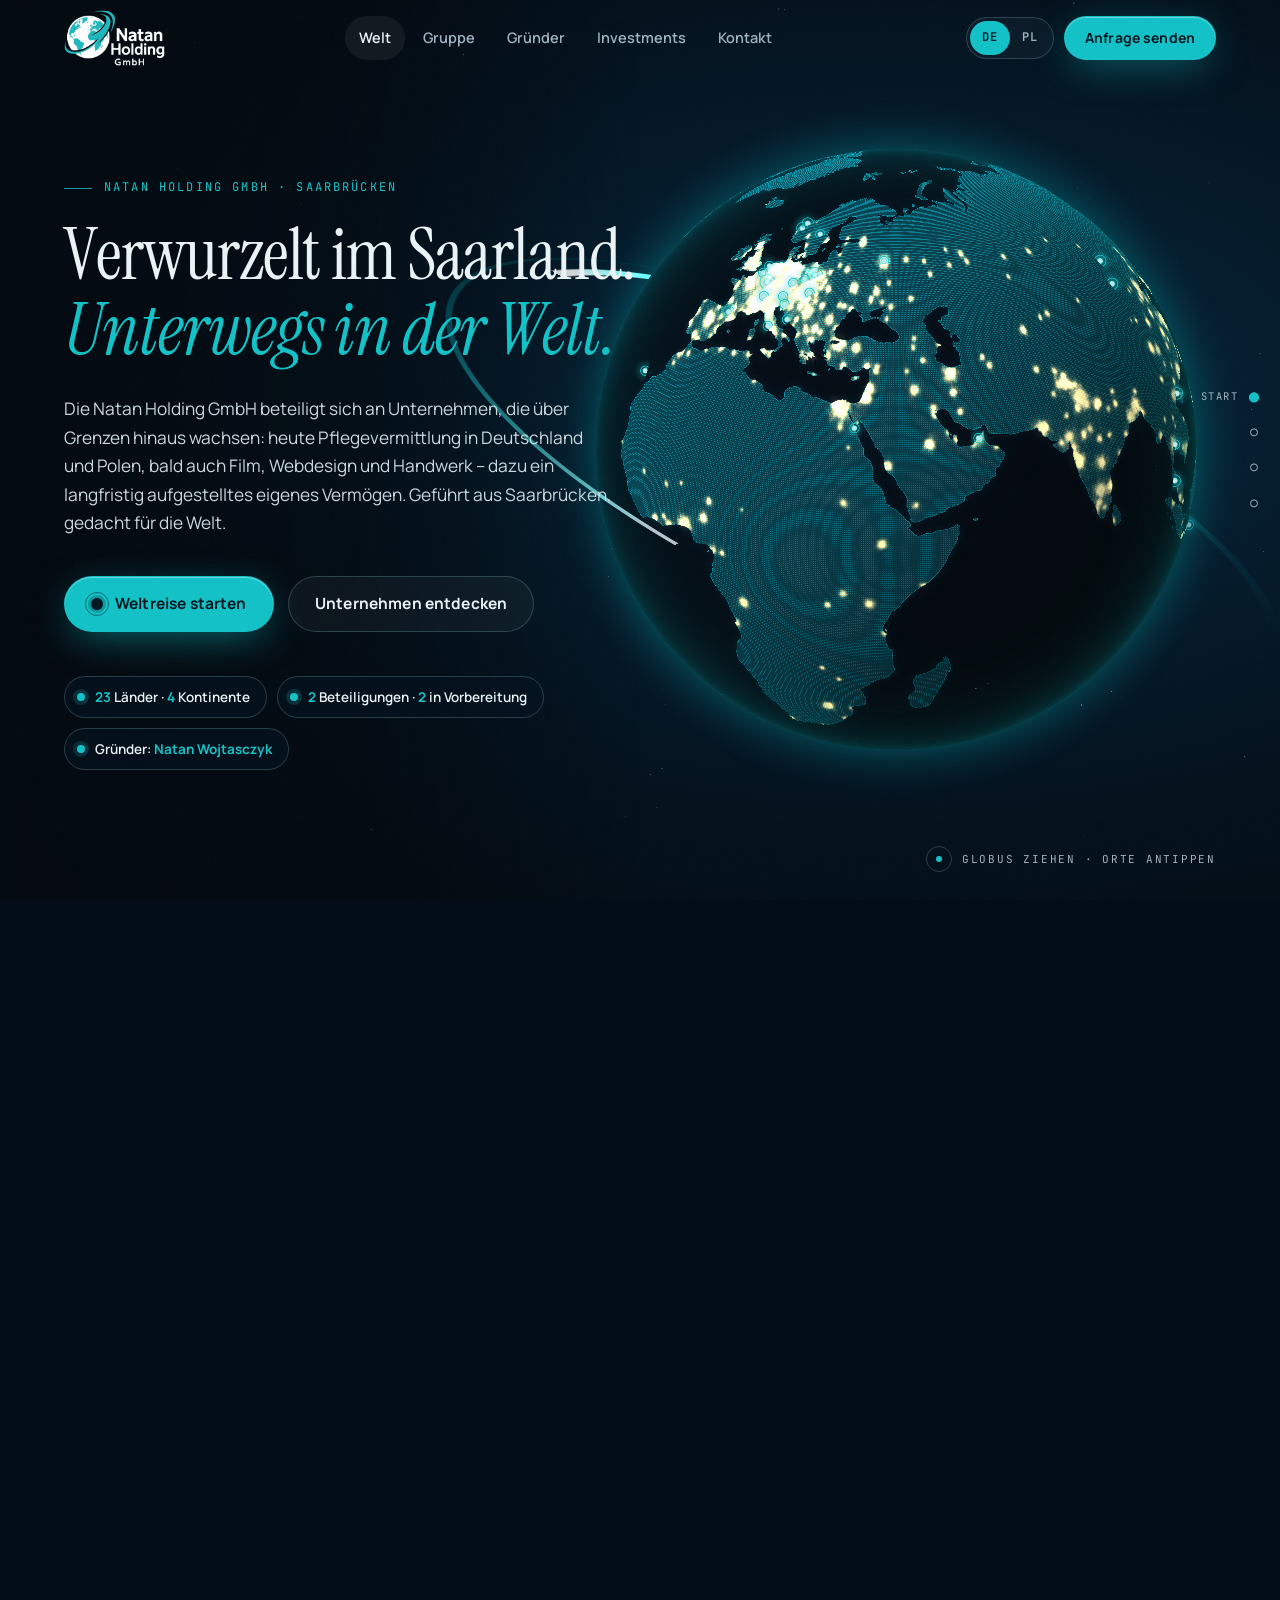
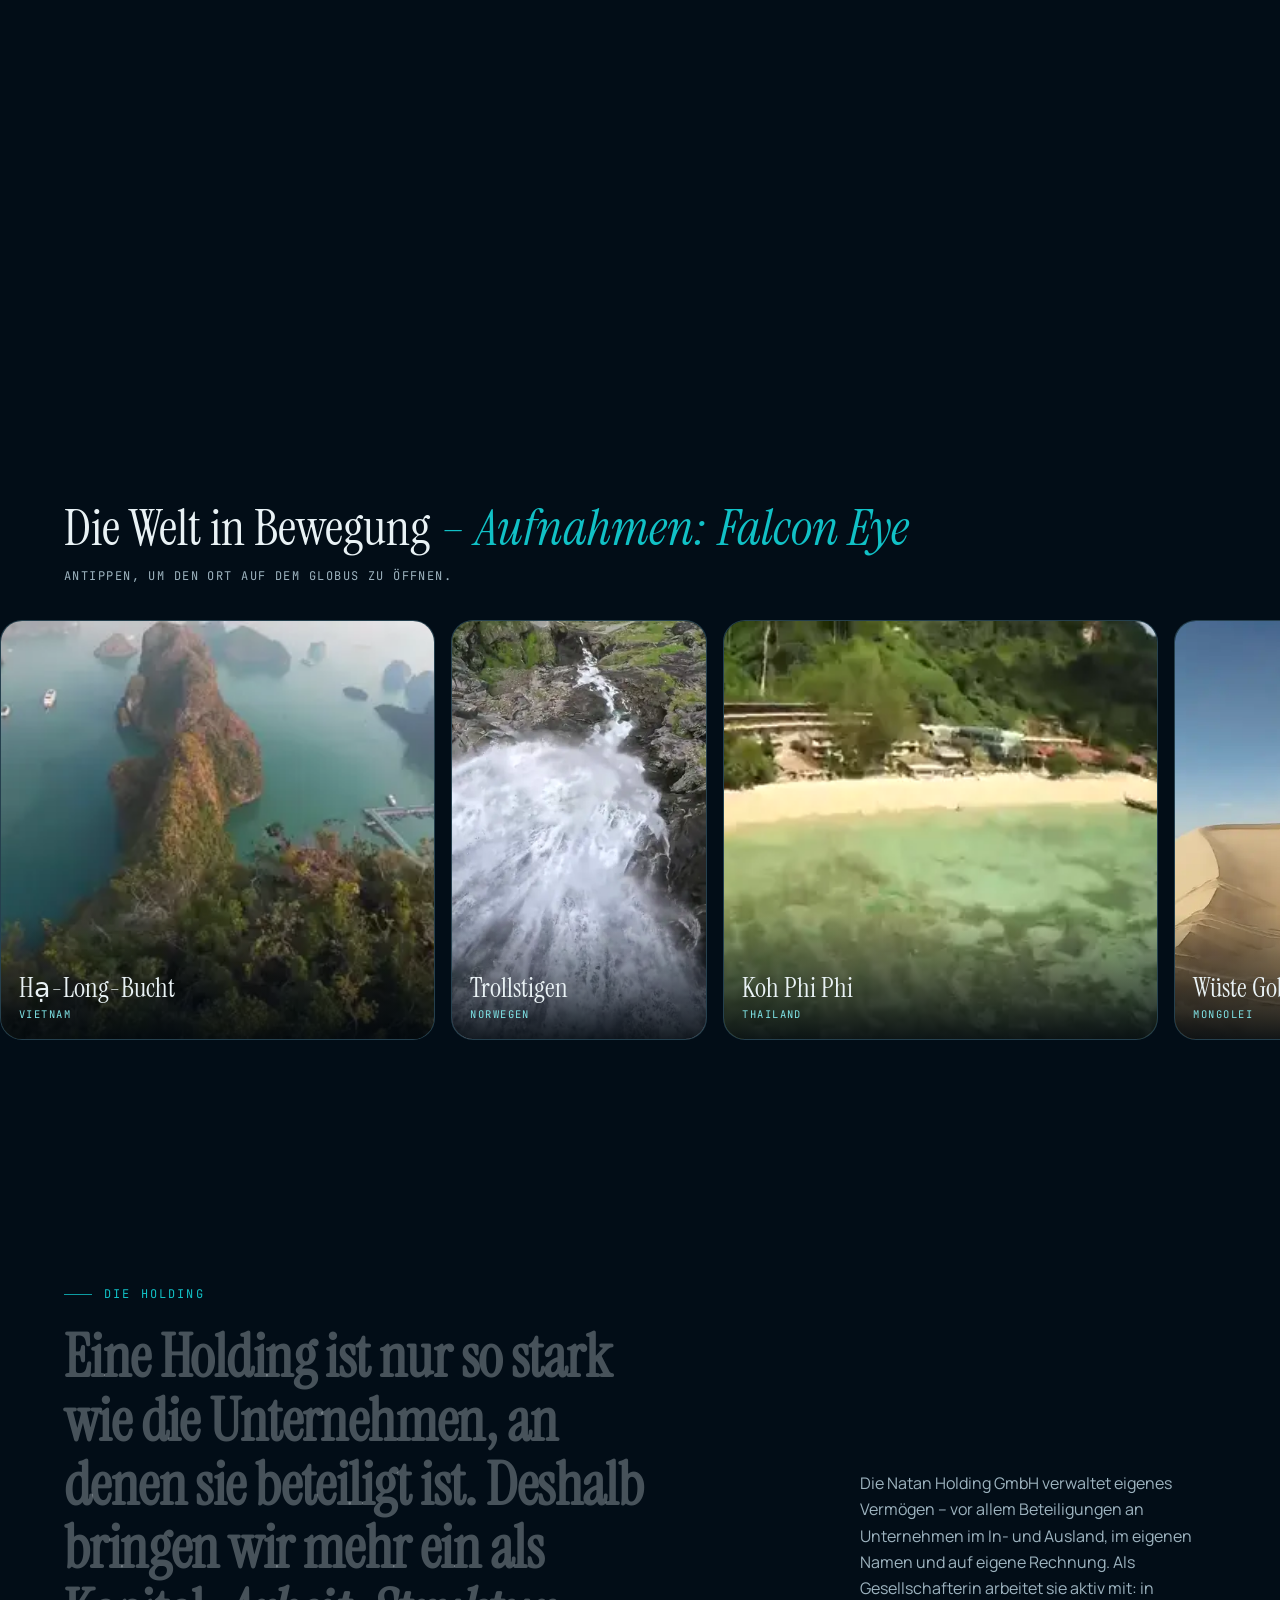
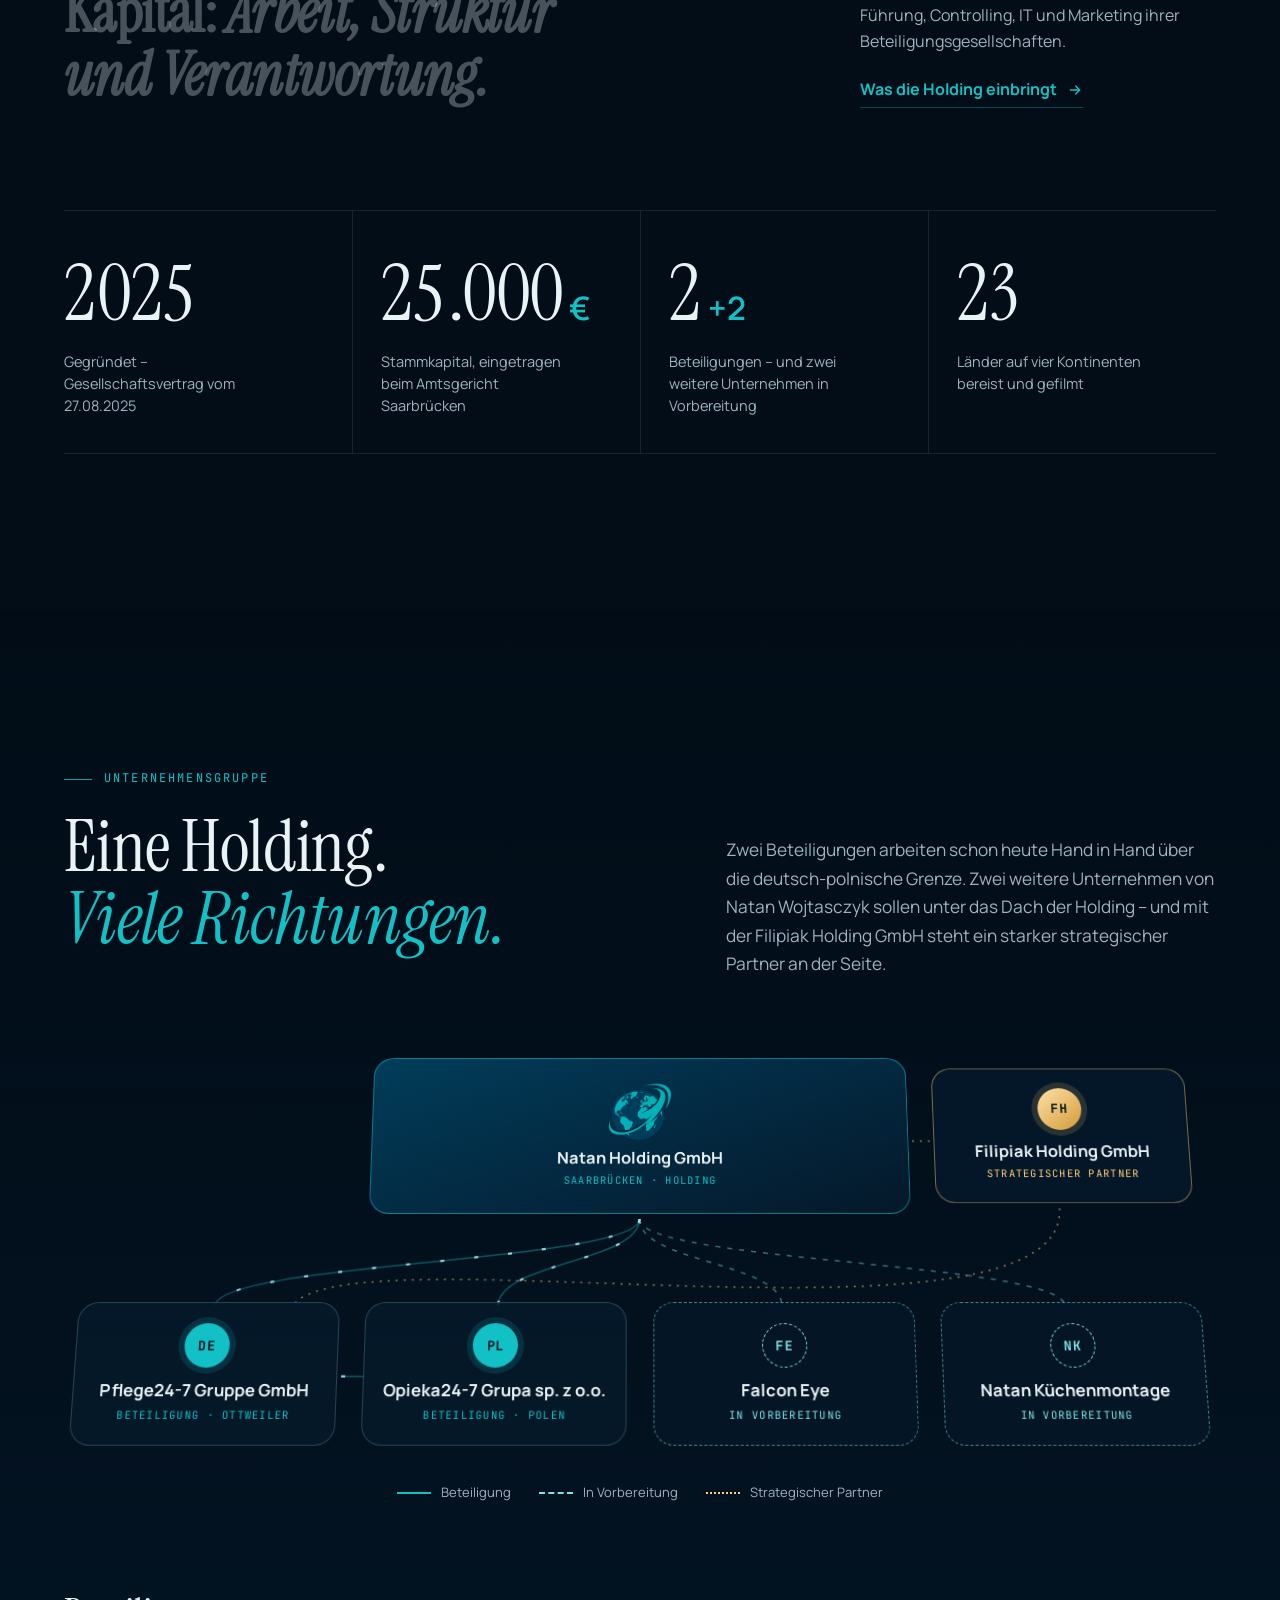
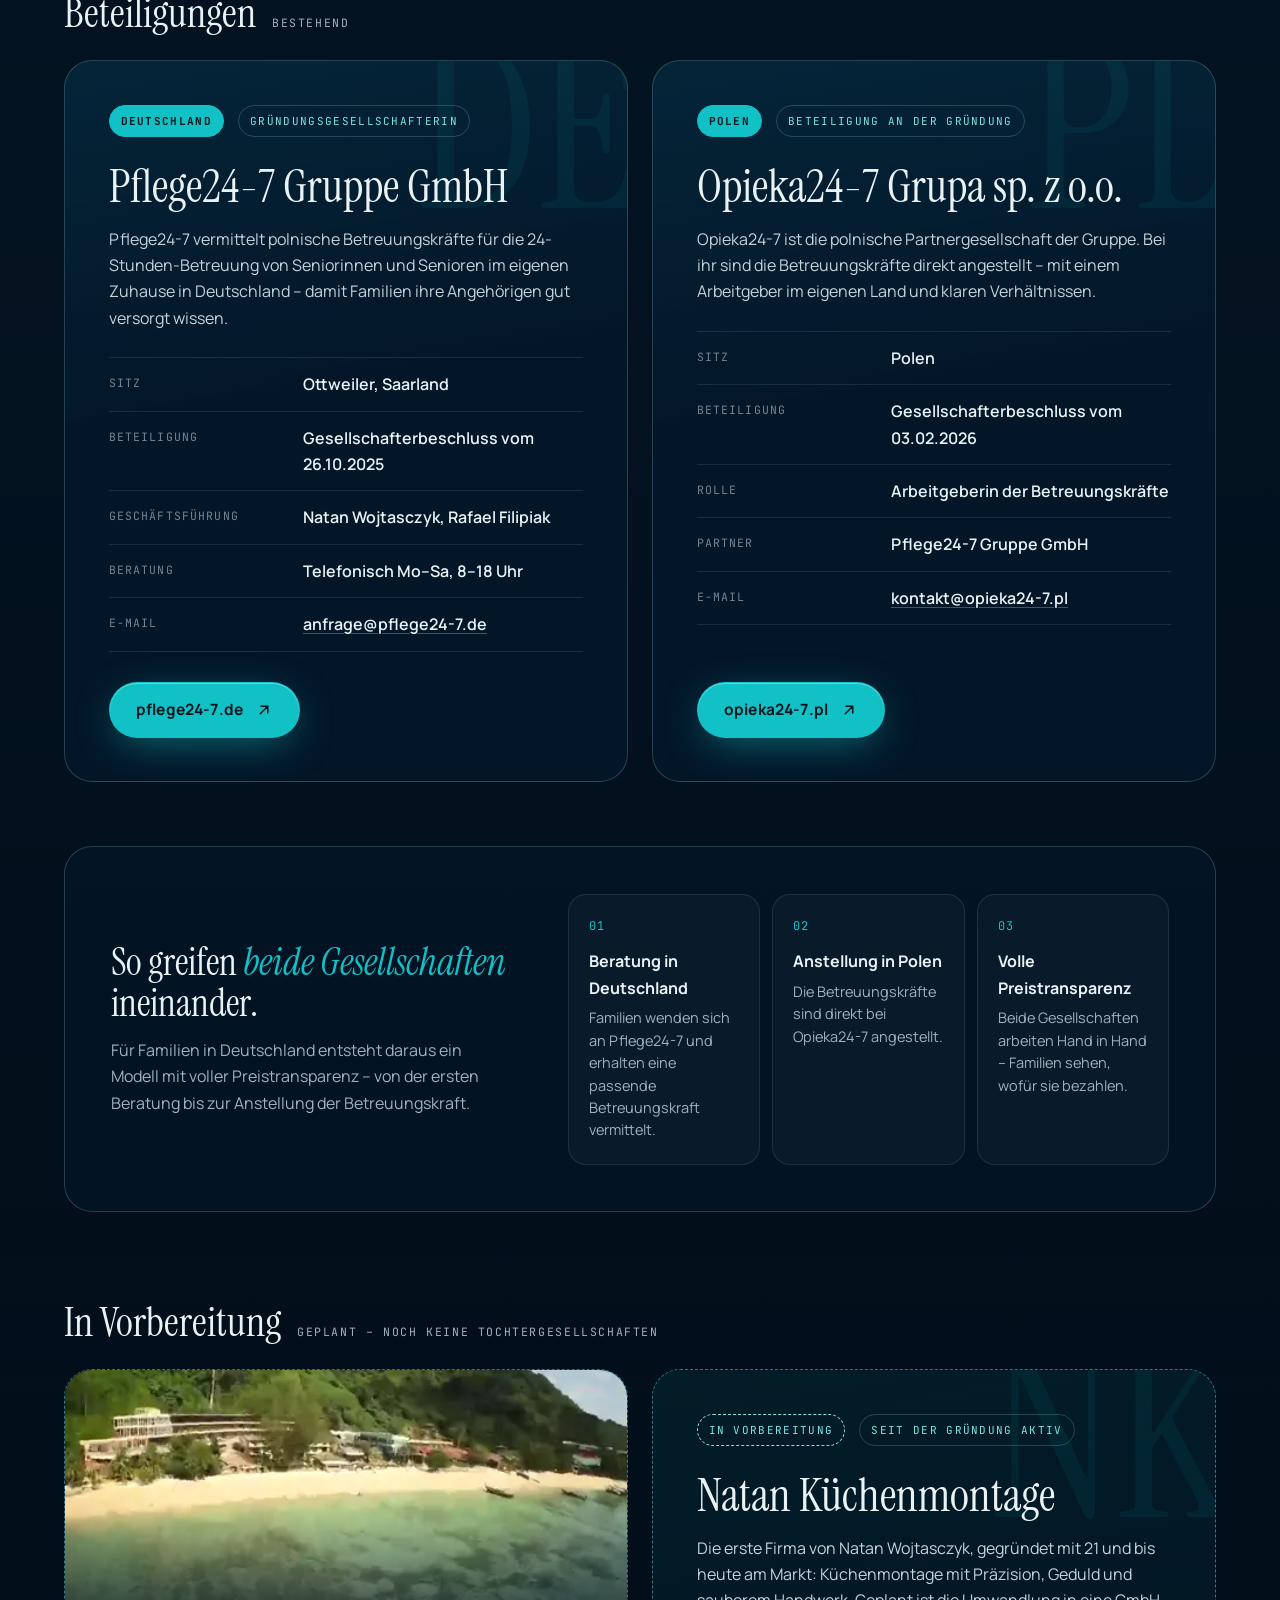
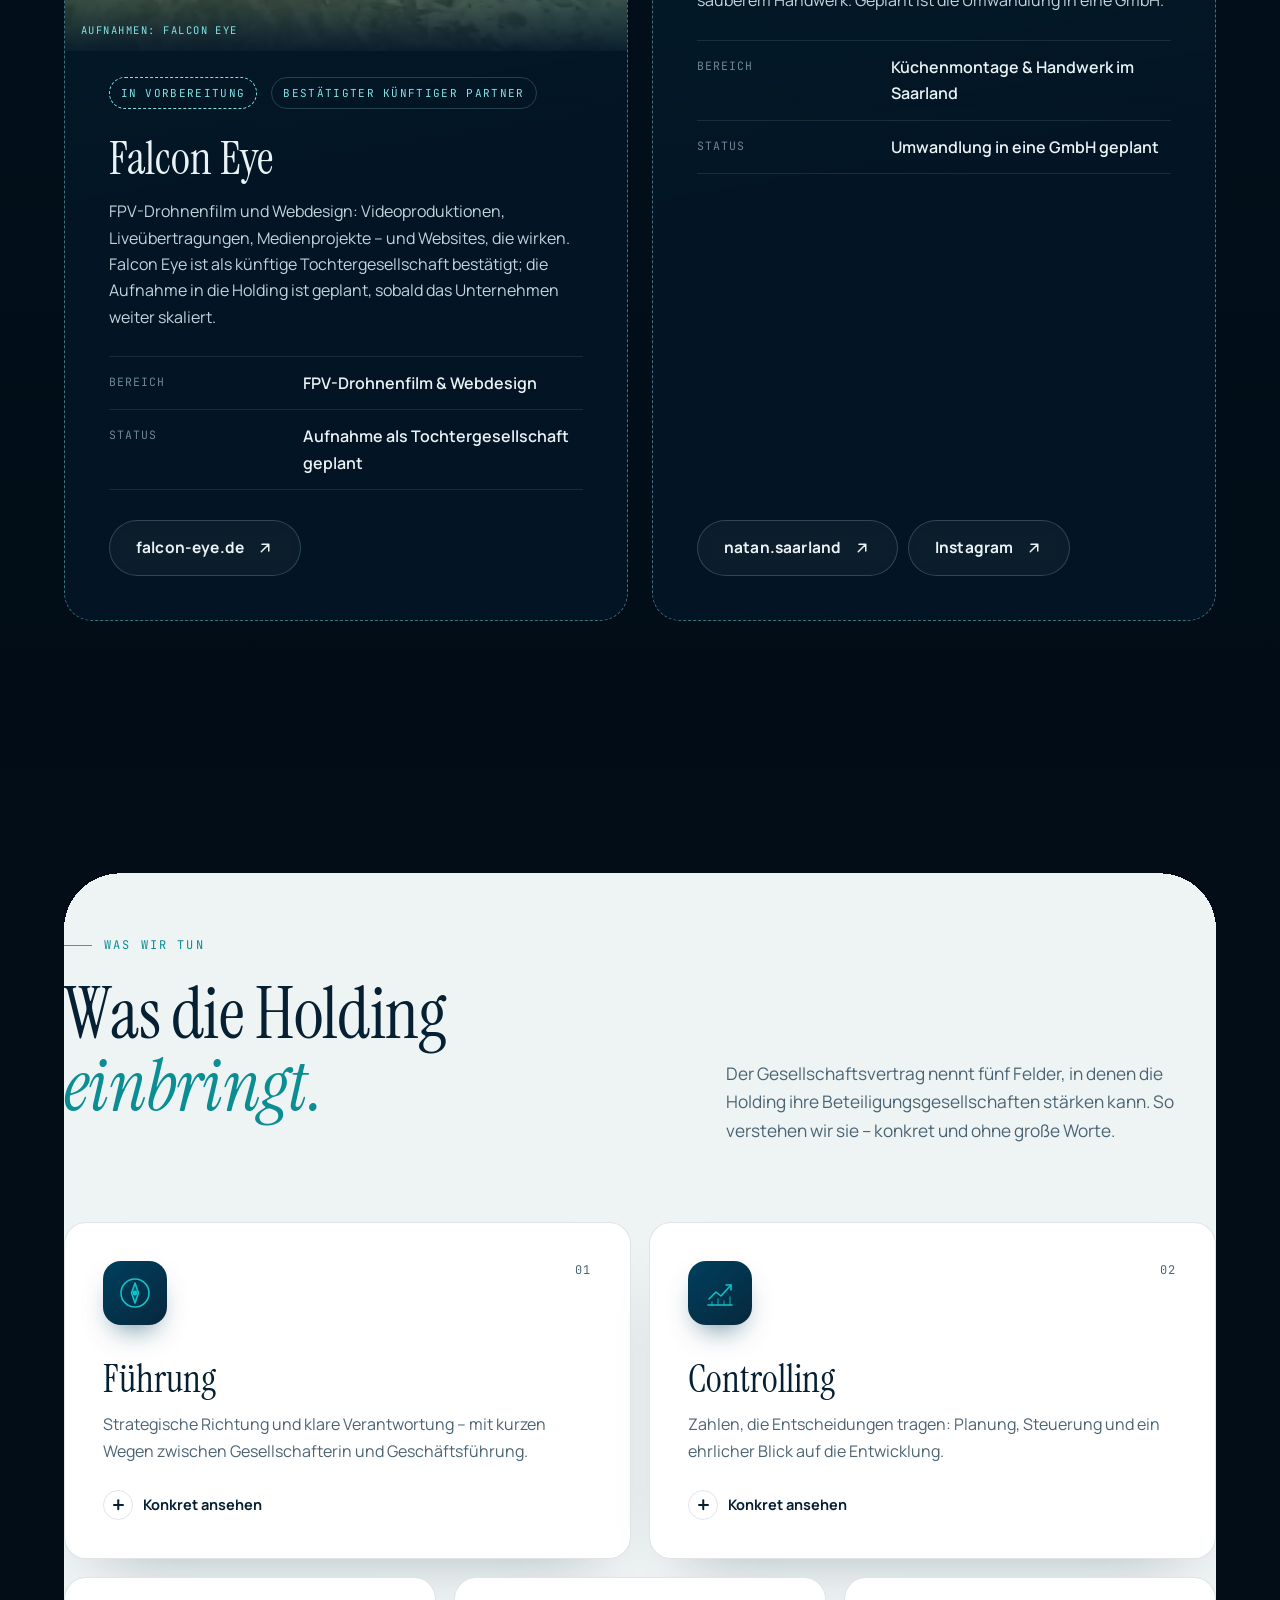
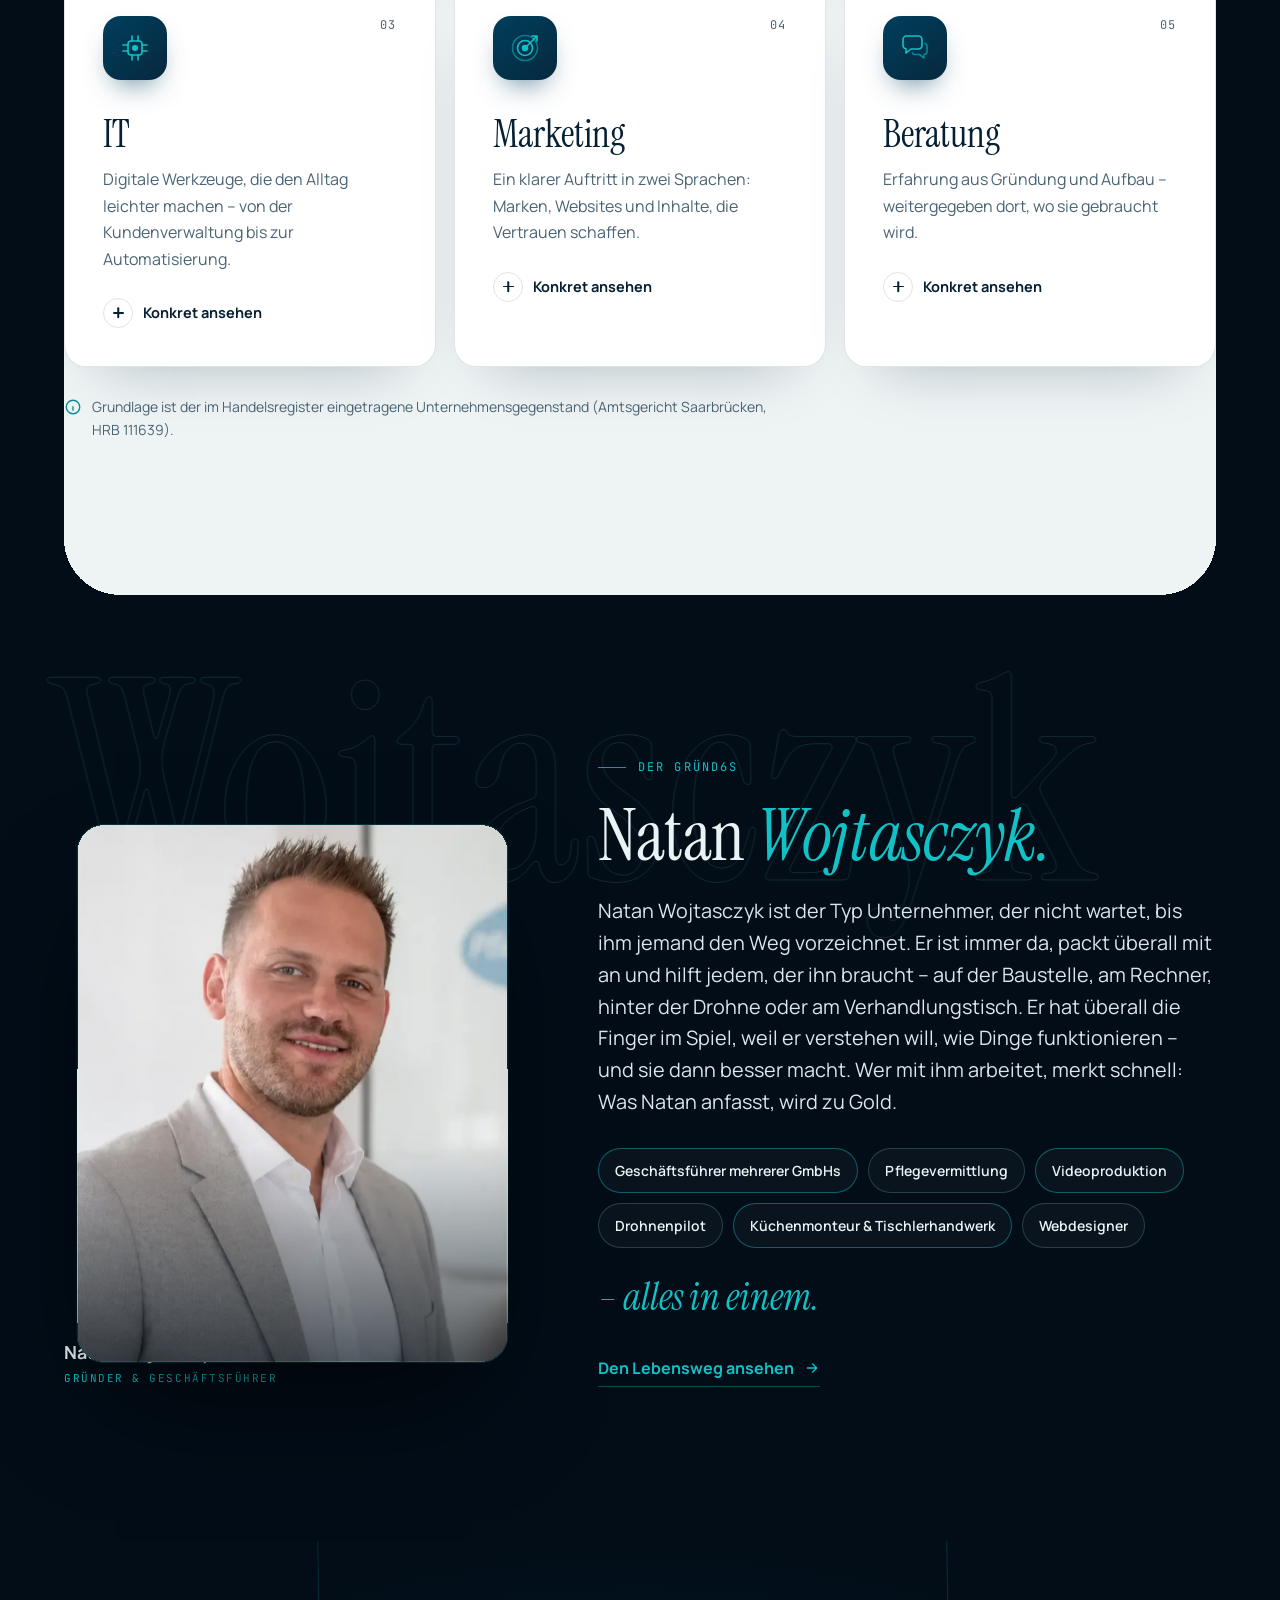
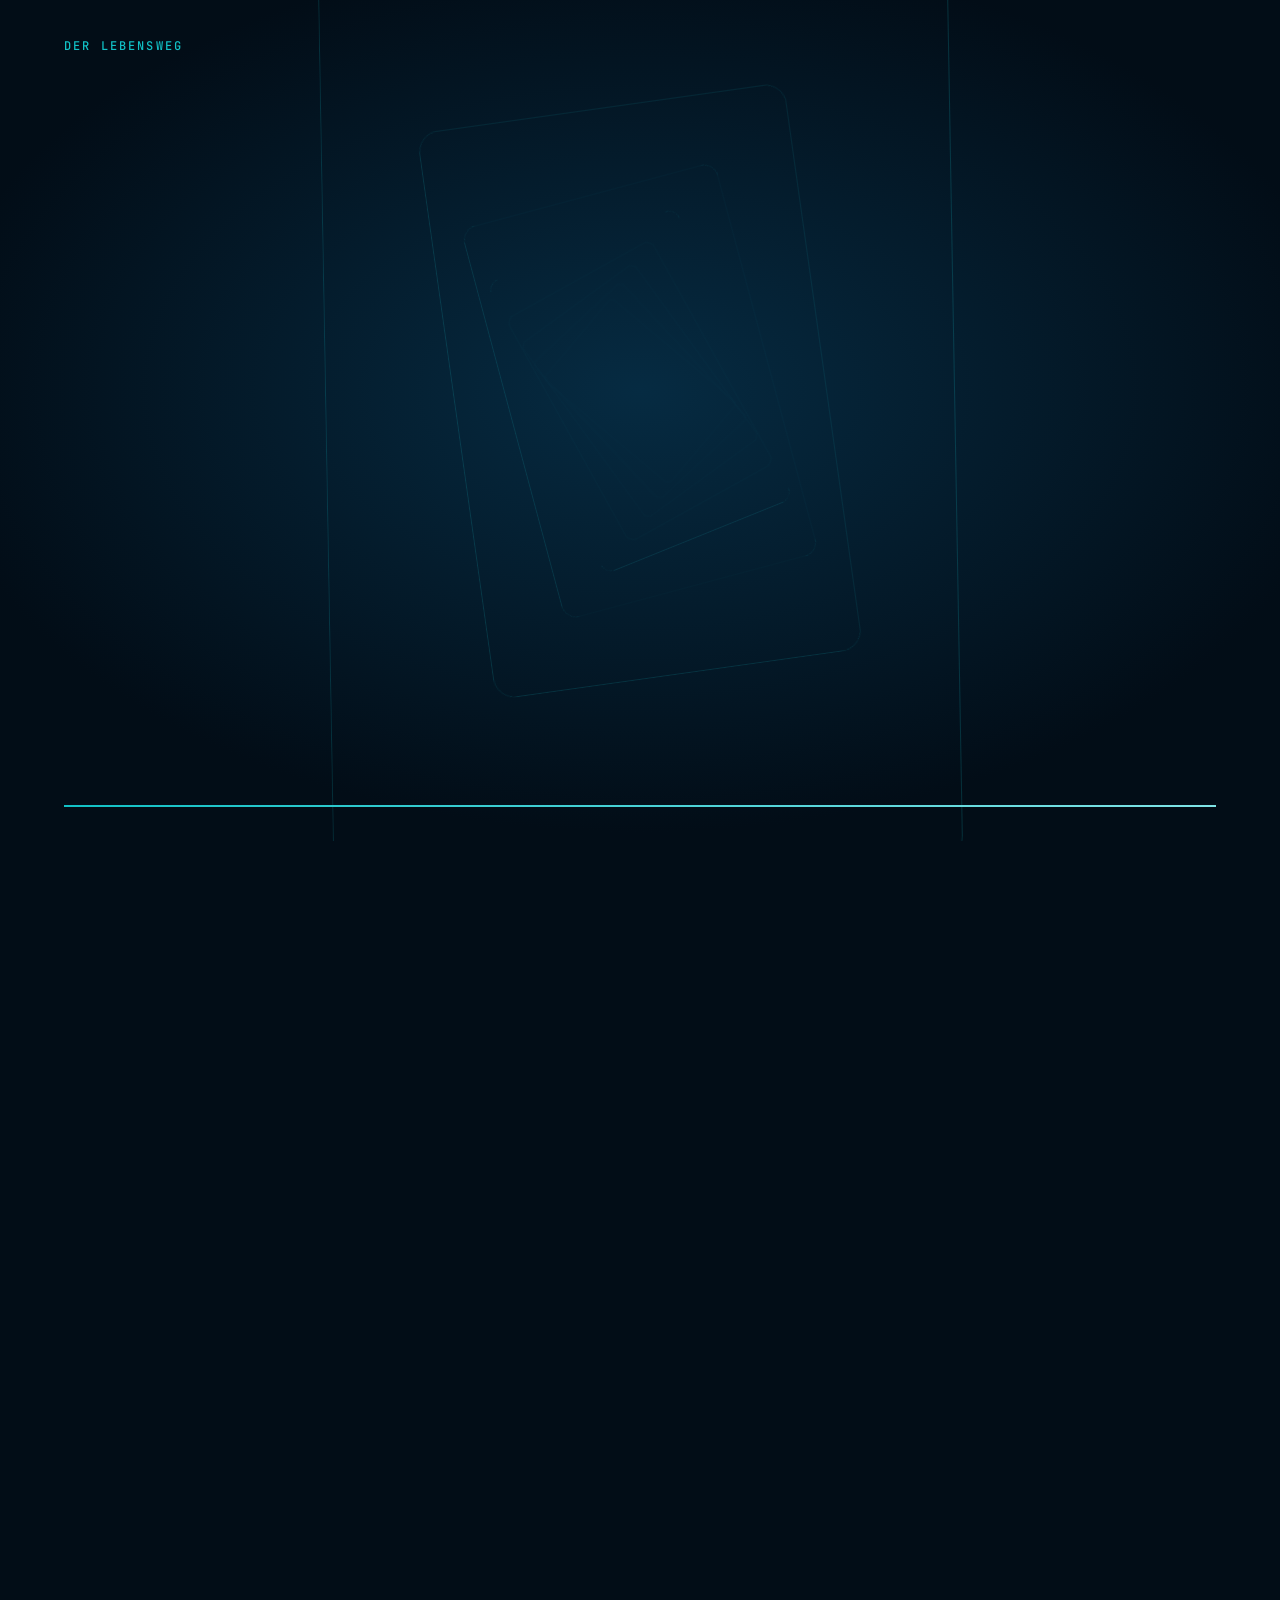
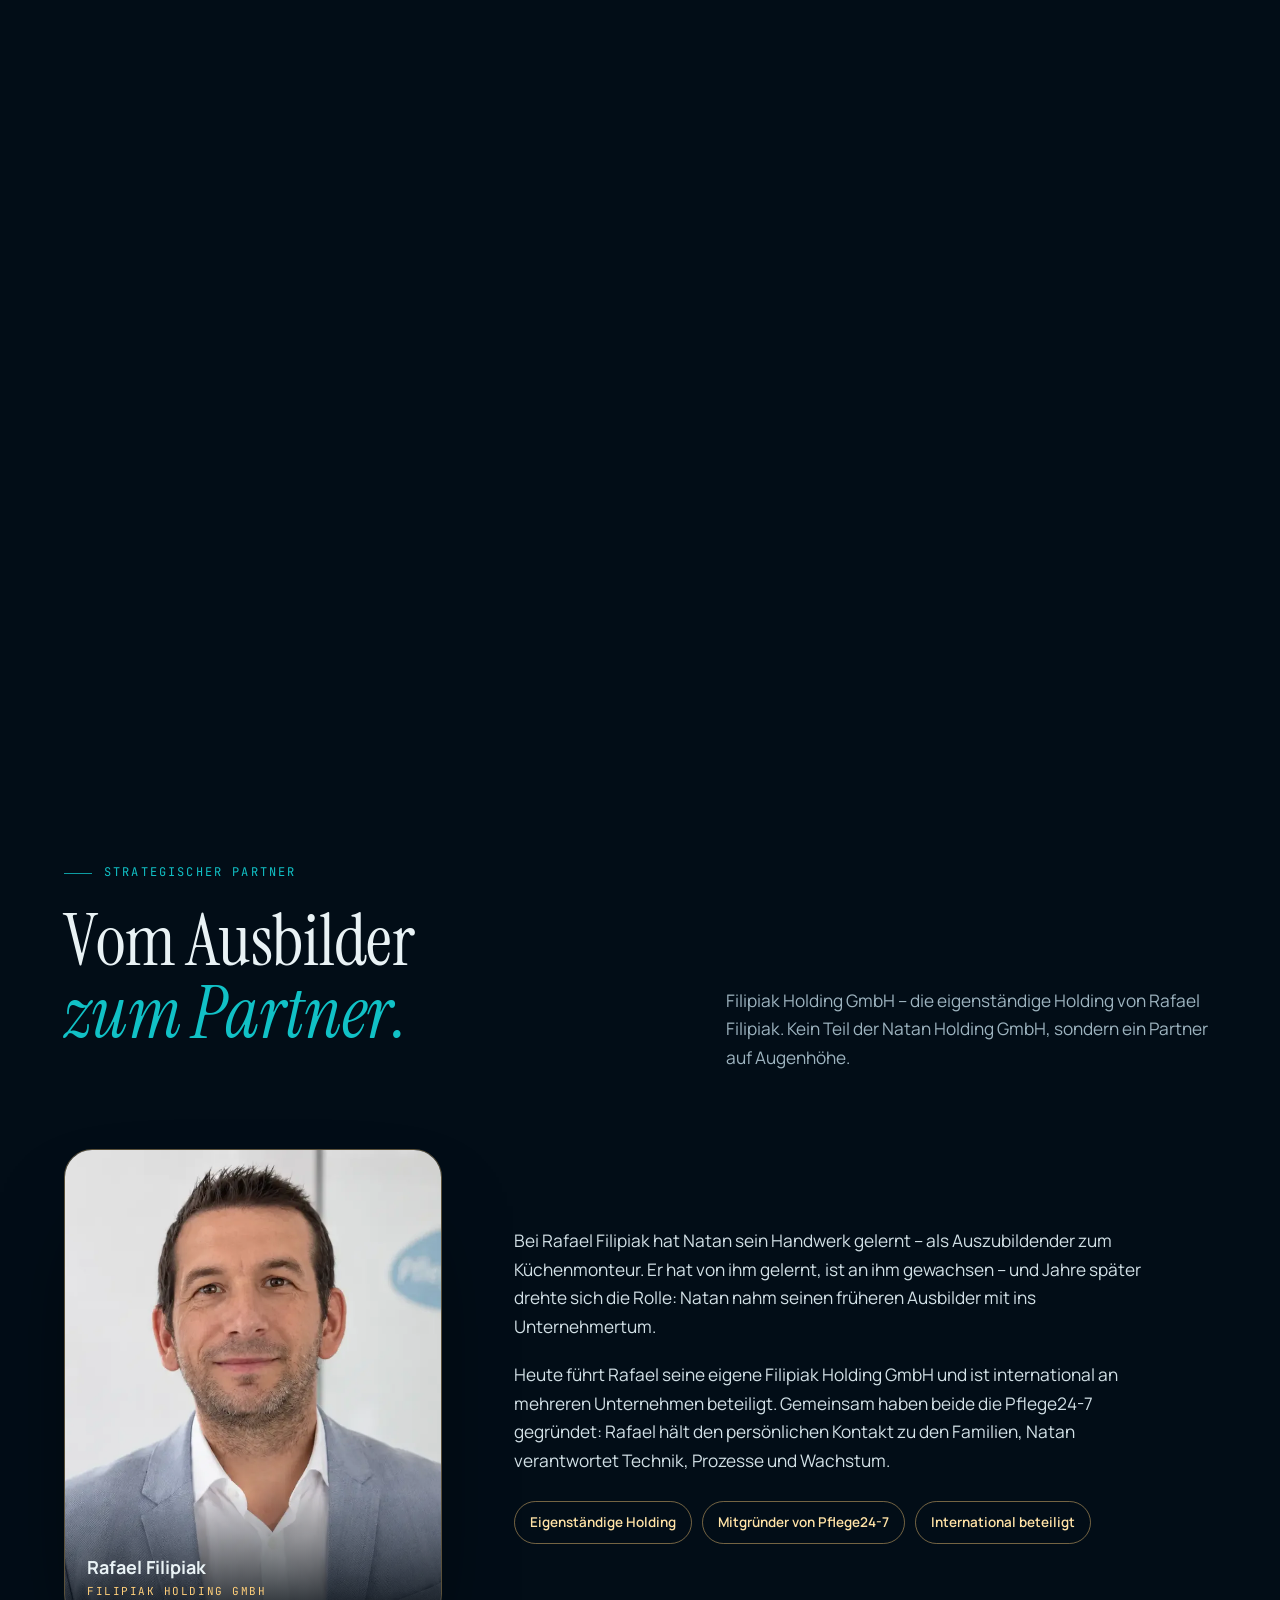
==== commit c2adffda: "Runde 2: WebGL-Weltglobus mit Kamerafahrt, Weltreise und Falcon-Eye-Clips, Gruppe inkl. geplanter Tö" ====
--- a/index.html
+++ b/index.html
@@ -3,65 +3,79 @@
 <head>
 <meta charset="utf-8">
 <meta name="viewport" content="width=device-width, initial-scale=1, viewport-fit=cover">
-<title>Natan Holding GmbH – Beteiligungen in Deutschland und Polen | Saarbrücken</title>
-<meta name="description" content="Die Natan Holding GmbH aus Saarbrücken hält und entwickelt Beteiligungen an Unternehmen in Deutschland und Polen – mit aktiver Unterstützung in Führung, Controlling, IT und Marketing.">
+<title>Natan Holding GmbH – Natan Wojtasczyk | Beteiligungen aus Saarbrücken, weltweit gedacht</title>
+<meta name="description" content="Natan Holding GmbH von Gründer Natan Wojtasczyk: Beteiligungen an Pflege24-7 und Opieka24-7, Falcon Eye und Natan Küchenmontage in Vorbereitung, langfristige Investments – verwurzelt im Saarland, unterwegs in der Welt.">
 <link rel="canonical" href="https://natanholding.de/">
 <meta name="theme-color" content="#020d17">
 <meta name="robots" content="index,follow">
+<meta name="author" content="Natan Wojtasczyk">
 <meta property="og:type" content="website">
 <meta property="og:locale" content="de_DE">
 <meta property="og:locale:alternate" content="pl_PL">
 <meta property="og:site_name" content="Natan Holding GmbH">
-<meta property="og:title" content="Natan Holding GmbH – Beteiligungen mit Haltung">
-<meta property="og:description" content="Holding aus Saarbrücken mit Beteiligungen in Deutschland und Polen: Pflege24-7 Gruppe GmbH und Opieka24-7 Grupa sp. z o.o.">
+<meta property="og:title" content="Natan Holding GmbH – Natan Wojtasczyk">
+<meta property="og:description" content="Verwurzelt im Saarland. Unterwegs in der Welt. Beteiligungen, Projekte und Investments von Natan Wojtasczyk.">
 <meta property="og:url" content="https://natanholding.de/">
 <meta property="og:image" content="https://natanholding.de/img/og.jpg">
 <meta property="og:image:width" content="1200">
 <meta property="og:image:height" content="630">
-<meta property="og:image:alt" content="Natan Holding GmbH – Globus mit Verbindung vom Saarland nach Polen">
+<meta property="og:image:alt" content="Natan Holding GmbH – Nachtglobus mit Verbindungen aus dem Saarland in die Welt">
 <meta name="twitter:card" content="summary_large_image">
 <link rel="icon" href="favicon.ico" sizes="any">
 <link rel="icon" type="image/png" sizes="32x32" href="img/icon-32.png">
 <link rel="apple-touch-icon" href="img/icon-180.png">
 <link rel="manifest" href="site.webmanifest">
 <link rel="preload" href="fonts/instrument-serif-latin-400-normal.woff2" as="font" type="font/woff2" crossorigin>
+<link rel="preload" href="fonts/instrument-serif-latin-400-italic.woff2" as="font" type="font/woff2" crossorigin>
 <link rel="preload" href="fonts/manrope-latin-wght-normal.woff2" as="font" type="font/woff2" crossorigin>
 <link rel="stylesheet" href="css/style.css">
-<script>document.documentElement.classList.add('js');</script>
+<script>(function(){var d=document.documentElement;d.classList.add('js');var r=matchMedia('(prefers-reduced-motion: reduce)').matches,g=false;try{var c=document.createElement('canvas');g=!!(window.WebGLRenderingContext&&(c.getContext('webgl2')||c.getContext('webgl')))}catch(e){}d.classList.add(g&&!r?'gl':'no-gl');if(r)d.classList.add('rm')})()</script>
 <script type="application/ld+json">
 {
   "@context": "https://schema.org",
-  "@type": "Organization",
-  "@id": "https://natanholding.de/#org",
-  "name": "Natan Holding GmbH",
-  "legalName": "Natan Holding GmbH",
-  "url": "https://natanholding.de/",
-  "logo": "https://natanholding.de/img/logo.png",
-  "image": "https://natanholding.de/img/og.jpg",
-  "email": "info@natanholding.de",
-  "foundingDate": "2025-08-27",
-  "description": "Holding mit Sitz in Saarbrücken: Halten, Erwerb und Verwaltung von Beteiligungen an Unternehmen in Deutschland und Polen.",
-  "address": {
-    "@type": "PostalAddress",
-    "streetAddress": "Römerstraße 25",
-    "postalCode": "66125",
-    "addressLocality": "Saarbrücken",
-    "addressRegion": "Saarland",
-    "addressCountry": "DE"
-  },
-  "identifier": {"@type": "PropertyValue", "propertyID": "Handelsregister Amtsgericht Saarbrücken", "value": "HRB 111639"},
-  "founder": {"@type": "Person", "name": "Natan Wojtasczyk"},
-  "employee": {"@type": "Person", "name": "Natan Wojtasczyk", "jobTitle": "Geschäftsführer"},
-  "areaServed": ["DE", "PL"],
-  "subOrganization": [
-    {"@type": "Organization", "name": "Pflege24-7 Gruppe GmbH", "url": "https://pflege24-7.de", "address": {"@type": "PostalAddress", "addressLocality": "Ottweiler", "addressRegion": "Saarland", "addressCountry": "DE"}},
-    {"@type": "Organization", "name": "Opieka24-7 Grupa sp. z o.o.", "url": "https://opieka24-7.pl", "address": {"@type": "PostalAddress", "addressCountry": "PL"}}
+  "@graph": [
+    {
+      "@type": "Organization",
+      "@id": "https://natanholding.de/#org",
+      "name": "Natan Holding GmbH",
+      "legalName": "Natan Holding GmbH",
+      "url": "https://natanholding.de/",
+      "logo": "https://natanholding.de/img/logo.png",
+      "image": "https://natanholding.de/img/og.jpg",
+      "email": "info@natanholding.de",
+      "telephone": "+49 1515 6743442",
+      "foundingDate": "2025-08-27",
+      "description": "Holding mit Sitz in Saarbrücken: Beteiligungen an Unternehmen in Deutschland und Polen sowie Verwaltung eigenen Vermögens.",
+      "address": {"@type": "PostalAddress", "streetAddress": "Römerstraße 25", "postalCode": "66125", "addressLocality": "Saarbrücken", "addressRegion": "Saarland", "addressCountry": "DE"},
+      "identifier": {"@type": "PropertyValue", "propertyID": "Handelsregister Amtsgericht Saarbrücken", "value": "HRB 111639"},
+      "founder": {"@id": "https://natanholding.de/#natan"},
+      "areaServed": ["DE", "PL"],
+      "subOrganization": [
+        {"@type": "Organization", "name": "Pflege24-7 Gruppe GmbH", "url": "https://pflege24-7.de", "address": {"@type": "PostalAddress", "addressLocality": "Ottweiler", "addressRegion": "Saarland", "addressCountry": "DE"}},
+        {"@type": "Organization", "name": "Opieka24-7 Grupa sp. z o.o.", "url": "https://opieka24-7.pl", "address": {"@type": "PostalAddress", "addressCountry": "PL"}}
+      ]
+    },
+    {
+      "@type": "Person",
+      "@id": "https://natanholding.de/#natan",
+      "name": "Natan Wojtasczyk",
+      "jobTitle": "Gründer und Geschäftsführer",
+      "worksFor": {"@id": "https://natanholding.de/#org"},
+      "birthPlace": {"@type": "Place", "name": "Breslau (Wrocław), Polen"},
+      "image": "https://natanholding.de/img/team/natan-wojtasczyk.webp",
+      "url": "https://natanholding.de/#gruender",
+      "sameAs": ["https://falcon-eye.de", "https://pflege24-7.de"],
+      "knowsLanguage": ["de", "pl"]
+    },
+    {"@type": "WebSite", "@id": "https://natanholding.de/#site", "url": "https://natanholding.de/", "name": "Natan Holding GmbH", "publisher": {"@id": "https://natanholding.de/#org"}, "inLanguage": ["de", "pl"]}
   ]
 }
 </script>
 </head>
 <body data-home>
 <a class="skip" href="#main" data-i18n="skip">Zum Inhalt springen</a>
+<canvas id="fluid" aria-hidden="true"></canvas>
+<div class="cursor" aria-hidden="true"><i class="cursor__dot"></i><i class="cursor__ring"><b data-i18n="curDrag">Ziehen</b></i></div>
 
 <header class="hdr" id="hdr">
   <div class="wrap hdr__in">
@@ -69,10 +83,10 @@
       <picture><source srcset="img/logo-light.webp" type="image/webp"><img src="img/logo-light.png" width="640" height="355" alt="Natan Holding GmbH"></picture>
     </a>
     <nav class="nav" aria-label="Hauptnavigation" data-i18n-attr="aria-label:navAria">
-      <a href="#leistungen" data-i18n="nav1">Leistungen</a>
-      <a href="#portfolio" data-i18n="nav2">Beteiligungen</a>
-      <a href="#meilensteine" data-i18n="nav3">Meilensteine</a>
-      <a href="#haltung" data-i18n="nav4">Haltung</a>
+      <a href="#welt" data-i18n="nav1">Welt</a>
+      <a href="#gruppe" data-i18n="nav2">Gruppe</a>
+      <a href="#gruender" data-i18n="nav3">Gründer</a>
+      <a href="#investments" data-i18n="nav4">Investments</a>
       <a href="#kontakt" data-i18n="nav5">Kontakt</a>
     </nav>
     <div class="hdr__tools">
@@ -80,77 +94,119 @@
         <button type="button" data-lang="de" aria-pressed="true" lang="de" title="Deutsch">DE</button>
         <button type="button" data-lang="pl" aria-pressed="false" lang="pl" title="Polski">PL</button>
       </div>
-      <a class="btn btn--primary" href="#kontakt" data-i18n="navCta">Anfrage senden</a>
+      <a class="btn btn--primary mag" href="#kontakt" data-i18n="navCta">Anfrage senden</a>
       <button class="burger" type="button" aria-label="Menü öffnen" aria-expanded="false" aria-controls="mnav" data-i18n-attr="aria-label:menuAria"><span></span></button>
     </div>
   </div>
 </header>
 
 <nav class="mnav" id="mnav" aria-label="Mobile Navigation" data-i18n-attr="aria-label:mnavAria">
-  <a href="#leistungen"><small>01</small><span data-i18n="nav1">Leistungen</span></a>
-  <a href="#portfolio"><small>02</small><span data-i18n="nav2">Beteiligungen</span></a>
-  <a href="#meilensteine"><small>03</small><span data-i18n="nav3">Meilensteine</span></a>
-  <a href="#haltung"><small>04</small><span data-i18n="nav4">Haltung</span></a>
+  <a href="#welt"><small>01</small><span data-i18n="nav1">Welt</span></a>
+  <a href="#gruppe"><small>02</small><span data-i18n="nav2">Gruppe</span></a>
+  <a href="#gruender"><small>03</small><span data-i18n="nav3">Gründer</span></a>
+  <a href="#investments"><small>04</small><span data-i18n="nav4">Investments</span></a>
   <a href="#kontakt"><small>05</small><span data-i18n="nav5">Kontakt</span></a>
   <a class="btn btn--primary" href="#kontakt"><span data-i18n="navCta">Anfrage senden</span></a>
 </nav>
 
 <main id="main">
-<!-- HERO -->
-<section class="hero" id="top" aria-labelledby="h1">
-  <canvas id="globe" aria-hidden="true"></canvas>
-  <div class="hero__scrim" aria-hidden="true"></div>
-  <div class="wrap hero__in">
-    <div class="hero__copy">
-      <p class="eyebrow hero-el" data-i18n="heroEyebrow">Holding · Saarbrücken</p>
-      <h1 class="h1" id="h1">
-        <span class="ln"><span data-i18n="heroL1">Beteiligungen</span></span>
-        <span class="ln"><span data-i18n="heroL2">mit Haltung.</span></span>
-        <span class="ln"><span data-i18n="heroL3"><em>Vom Saarland</em></span></span>
-        <span class="ln"><span data-i18n="heroL4"><em>bis nach Polen.</em></span></span>
-      </h1>
-      <p class="lede hero-el" data-i18n="heroLede">Die Natan Holding GmbH hält und entwickelt Beteiligungen an Unternehmen in Deutschland und Polen – mit eigenem Kapital, auf eigene Rechnung und mit aktiver Unterstützung in Führung, Controlling, IT und Marketing.</p>
-      <div class="hero__cta hero-el">
-        <a class="btn btn--primary" href="#portfolio"><span data-i18n="heroCta1">Beteiligungen ansehen</span><svg viewBox="0 0 24 24" fill="none" stroke="currentColor" stroke-width="2" stroke-linecap="round" stroke-linejoin="round" aria-hidden="true"><path d="M5 12h14M13 6l6 6-6 6"/></svg></a>
-        <a class="btn btn--ghost" href="#kontakt" data-i18n="heroCta2">Kontakt aufnehmen</a>
-      </div>
-      <div class="hero__places hero-el">
-        <a class="chip" href="#kontakt"><i></i><span data-i18n="chip1">Saarbrücken <em>· Sitz der Holding</em></span></a>
-        <a class="chip" href="#pflege"><i></i><span data-i18n="chip2">Ottweiler <em>· Pflege24-7</em></span></a>
-        <a class="chip" href="#opieka"><i></i><span data-i18n="chip3">Polen <em>· Opieka24-7</em></span></a>
-      </div>
-    </div>
-  </div>
-</section>
-
-<!-- TICKER -->
-<div class="ticker" aria-hidden="true">
-  <div class="ticker__track">
-    <div class="ticker__group">
-      <span class="ticker__item"><b>Natan Holding GmbH</b></span>
-      <span class="ticker__item" data-i18n="tk1">Sitz Saarbrücken</span>
-      <span class="ticker__item" data-i18n="tk2">Amtsgericht Saarbrücken · HRB 111639</span>
-      <span class="ticker__item" data-i18n="tk3">Stammkapital 25.000 €</span>
-      <span class="ticker__item"><b>Pflege24-7 Gruppe GmbH</b></span>
-      <span class="ticker__item"><b>Opieka24-7 Grupa sp. z o.o.</b></span>
-      <span class="ticker__item" data-i18n="tk4">Deutschland · Polen</span>
-    </div>
-    <div class="ticker__group">
-      <span class="ticker__item"><b>Natan Holding GmbH</b></span>
-      <span class="ticker__item" data-i18n="tk1">Sitz Saarbrücken</span>
-      <span class="ticker__item" data-i18n="tk2">Amtsgericht Saarbrücken · HRB 111639</span>
-      <span class="ticker__item" data-i18n="tk3">Stammkapital 25.000 €</span>
-      <span class="ticker__item"><b>Pflege24-7 Gruppe GmbH</b></span>
-      <span class="ticker__item"><b>Opieka24-7 Grupa sp. z o.o.</b></span>
-      <span class="ticker__item" data-i18n="tk4">Deutschland · Polen</span>
-    </div>
-  </div>
-</div>
-
-<!-- INTRO / KENNZAHLEN -->
-<section class="section" id="intro" aria-labelledby="intro-h">
+<!-- ============ WELT: Hero + Kamerafahrt ============ -->
+<section class="journey" id="welt" aria-labelledby="h1">
+  <span id="top" class="anchor-top"></span>
+  <div class="stage" id="stage">
+    <canvas id="world" aria-hidden="true"></canvas>
+    <canvas id="globe" aria-hidden="true"></canvas>
+    <div class="stage__shade" aria-hidden="true"></div>
+
+    <div class="hero-copy wrap" id="heroCopy">
+      <div class="hero-copy__in">
+        <p class="eyebrow scr" data-i18n="heroEyebrow">Natan Holding GmbH · Saarbrücken</p>
+        <h1 class="h1" id="h1">
+          <span class="ln kt" data-i18n="heroL1">Verwurzelt im Saarland.</span>
+          <span class="ln kt" data-i18n="heroL2"><em>Unterwegs in der Welt.</em></span>
+        </h1>
+        <p class="lede lede--short hero-el" data-i18n="heroLedeS">Pflegevermittlung in Deutschland und Polen – bald auch Film, Webdesign und Handwerk. Geführt aus Saarbrücken, gedacht für die Welt.</p>
+        <p class="lede lede--long hero-el" data-i18n="heroLede">Die Natan Holding GmbH beteiligt sich an Unternehmen, die über Grenzen hinaus wachsen: heute Pflegevermittlung in Deutschland und Polen, bald auch Film, Webdesign und Handwerk – dazu ein langfristig aufgestelltes eigenes Vermögen. Geführt aus Saarbrücken, gedacht für die Welt.</p>
+        <div class="hero__cta hero-el">
+          <button class="btn btn--primary mag" type="button" data-tour><span class="tour-ic" aria-hidden="true"></span><span class="tour-l" data-i18n="tourStart">Weltreise starten</span></button>
+          <a class="btn btn--ghost mag" href="#gruppe" data-i18n="heroCta2">Unternehmen entdecken</a>
+        </div>
+        <div class="hero__places hero-el">
+          <a class="chip" href="#welt-ende"><i></i><span data-i18n="chip1"><b>23</b> Länder · <b>4</b> Kontinente</span></a>
+          <a class="chip" href="#gruppe"><i></i><span data-i18n="chip2"><b>2</b> Beteiligungen · <b>2</b> in Vorbereitung</span></a>
+          <a class="chip" href="#gruender"><i></i><span data-i18n="chip3">Gründer: <b>Natan Wojtasczyk</b></span></a>
+        </div>
+      </div>
+      <p class="drag-hint hero-el" aria-hidden="true"><span class="dh-ic"></span><span data-i18n="dragHint">Globus ziehen · Orte antippen</span></p>
+    </div>
+
+    <div class="chap" data-from="0.2" data-to="0.43" id="chap1">
+      <p class="eyebrow" data-i18n="c1e">Kapitel 01 · Basis</p>
+      <h2 class="chap__h" data-i18n="c1h">Saarbrücken.</h2>
+      <p data-i18n="c1p">Römerstraße 25 – hier sitzt die Natan Holding GmbH, eingetragen beim Amtsgericht Saarbrücken unter HRB 111639. Von hier aus wird gesteuert, was über Grenzen wächst.</p>
+    </div>
+    <div class="chap" data-from="0.45" data-to="0.68" id="chap2">
+      <p class="eyebrow" data-i18n="c2e">Kapitel 02 · Gruppe</p>
+      <h2 class="chap__h" data-i18n="c2h">Ottweiler <em>⇄</em> Polen.</h2>
+      <p data-i18n="c2p">Pflege24-7 Gruppe GmbH in Ottweiler, Opieka24-7 Grupa sp. z o.o. in Polen – ein Pflegemodell über die Grenze. Und Breslau, die Stadt, in der Natan Wojtasczyk geboren wurde.</p>
+      <a class="textlink" href="#gruppe"><span data-i18n="c2l">Zur Unternehmensgruppe</span><svg viewBox="0 0 24 24" fill="none" stroke="currentColor" stroke-width="2" stroke-linecap="round" stroke-linejoin="round" aria-hidden="true"><path d="M5 12h14M13 6l6 6-6 6"/></svg></a>
+    </div>
+    <div class="chap chap--world" data-from="0.74" data-to="1.01" id="chap3">
+      <p class="eyebrow" data-i18n="c3e">Kapitel 03 · Welt</p>
+      <h2 class="chap__h" data-i18n="c3h">23 Länder. <em>4 Kontinente.</em></h2>
+      <p data-i18n="c3p">Von der Karibik bis nach Bali: Orte, an denen Natan und sein Team unterwegs waren – vieles davon mit der Drohne gefilmt.</p>
+      <div class="tourbar">
+        <button class="btn btn--primary mag" type="button" data-tour><span class="tour-ic" aria-hidden="true"></span><span class="tour-l" data-i18n="tourStart">Weltreise starten</span></button>
+        <button class="rbtn" type="button" data-step="-1" aria-label="Vorheriger Ort" data-i18n-attr="aria-label:prevPlace"><svg viewBox="0 0 24 24" fill="none" stroke="currentColor" stroke-width="2" stroke-linecap="round" stroke-linejoin="round" aria-hidden="true"><path d="M15 6l-6 6 6 6"/></svg></button>
+        <button class="rbtn" type="button" data-step="1" aria-label="Nächster Ort" data-i18n-attr="aria-label:nextPlace"><svg viewBox="0 0 24 24" fill="none" stroke="currentColor" stroke-width="2" stroke-linecap="round" stroke-linejoin="round" aria-hidden="true"><path d="M9 6l6 6-6 6"/></svg></button>
+      </div>
+      <p class="credit" data-i18n="credit">Aufnahmen: <a href="https://falcon-eye.de" target="_blank" rel="noopener">Falcon Eye</a></p>
+    </div>
+
+    <div class="gleader" id="gleader" aria-hidden="true"></div>
+    <div class="gcard" id="gcard" role="dialog" aria-label="Ort" data-i18n-attr="aria-label:placeAria">
+      <div class="gc-media"></div>
+      <div class="gc-body">
+        <span class="gc-idx">01 / 28</span>
+        <b class="gc-title">Saarbrücken</b>
+        <span class="gc-sub">Deutschland</span>
+        <p class="gc-line"></p>
+        <span class="gc-credit" hidden data-i18n="credit2">Aufnahmen: Falcon Eye</span>
+      </div>
+      <button class="gc-close" type="button" aria-label="Schließen" data-i18n-attr="aria-label:close">×</button>
+    </div>
+
+    <nav class="jrail" aria-label="Kapitel" data-i18n-attr="aria-label:railAria">
+      <button type="button" data-p="0"><span data-i18n="r0">Start</span></button>
+      <button type="button" data-p="0.31"><span data-i18n="r1">Saarbrücken</span></button>
+      <button type="button" data-p="0.56"><span data-i18n="r2">Gruppe</span></button>
+      <button type="button" data-p="1"><span data-i18n="r3">Welt</span></button>
+    </nav>
+  </div>
+  <span id="welt-ende" class="anchor-end"></span>
+</section>
+
+<!-- ============ REEL: Falcon Eye Aufnahmen ============ -->
+<section class="reel" aria-labelledby="reel-h">
+  <div class="wrap reel__head">
+    <h2 class="reel__h" id="reel-h"><span data-i18n="reelH">Die Welt in Bewegung</span> <em data-i18n="reelH2">– Aufnahmen: Falcon Eye</em></h2>
+    <p class="reel__p" data-i18n="reelP">Antippen, um den Ort auf dem Globus zu öffnen.</p>
+  </div>
+  <div class="reel__track" id="reelTrack">
+    <button class="tile" type="button" data-place="vn" data-clip="halong"><span class="tile__m"><img src="media/halong.webp" alt="" loading="lazy" width="480" height="270"></span><span class="tile__t"><b data-i18n="cHalong">Hạ-Long-Bucht</b><small data-i18n="cVn">Vietnam</small></span></button>
+    <button class="tile tile--v" type="button" data-place="tr" data-clip="trollstigen"><span class="tile__m"><img src="media/trollstigen.webp" alt="" loading="lazy" width="360" height="640"></span><span class="tile__t"><b>Trollstigen</b><small data-i18n="cNo">Norwegen</small></span></button>
+    <button class="tile" type="button" data-place="pp" data-clip="phiphi"><span class="tile__m"><img src="media/phiphi.webp" alt="" loading="lazy" width="480" height="270"></span><span class="tile__t"><b>Koh Phi Phi</b><small data-i18n="cTh">Thailand</small></span></button>
+    <button class="tile tile--v" type="button" data-place="gobi" data-clip="gobi"><span class="tile__m"><img src="media/gobi.webp" alt="" loading="lazy" width="360" height="640"></span><span class="tile__t"><b data-i18n="cGobi">Wüste Gobi</b><small data-i18n="cMn">Mongolei</small></span></button>
+    <button class="tile" type="button" data-place="fr" data-clip="pyrenaeen"><span class="tile__m"><img src="media/pyrenaeen.webp" alt="" loading="lazy" width="480" height="270"></span><span class="tile__t"><b data-i18n="cPyr">Pyrenäen</b><small data-i18n="cFrEs">Frankreich · Spanien</small></span></button>
+    <button class="tile tile--v" type="button" data-place="mn" data-clip="mongolei"><span class="tile__m"><img src="media/mongolei.webp" alt="" loading="lazy" width="360" height="640"></span><span class="tile__t"><b data-i18n="cMn">Mongolei</b><small data-i18n="cSteppe">Steppe</small></span></button>
+    <button class="tile tile--v" type="button" data-place="no" data-clip="norwegen"><span class="tile__m"><img src="media/norwegen.webp" alt="" loading="lazy" width="360" height="640"></span><span class="tile__t"><b data-i18n="cNo">Norwegen</b><small data-i18n="cFjell">Fjell</small></span></button>
+  </div>
+</section>
+
+<!-- ============ HOLDING: Statement + Zahlen ============ -->
+<section class="section" id="holding" aria-labelledby="intro-h">
   <div class="wrap">
-    <p class="eyebrow" data-rv data-i18n="introEyebrow">Die Holding</p>
+    <p class="eyebrow scr" data-i18n="introEyebrow">Die Holding</p>
     <div class="intro__grid">
       <h2 class="statement" id="intro-h" data-i18n="statement">Eine Holding ist nur so stark wie die Unternehmen, an denen sie beteiligt ist. Deshalb bringen wir mehr ein als Kapital: <em>Arbeit, Struktur und Verantwortung.</em></h2>
       <div class="intro__side" data-rv>
@@ -159,150 +215,59 @@
       </div>
     </div>
     <div class="facts">
-      <div class="fact" data-rv><div class="fact__n"><span data-count="2025" data-from="2000">2025</span></div><span class="fact__l" data-i18n="f1">Gegründet – Gesellschaftsvertrag vom 27.08.2025</span></div>
-      <div class="fact" data-rv style="--d:.08s"><div class="fact__n"><span data-count="25000" data-sep="1">25.000</span><small>€</small></div><span class="fact__l" data-i18n="f2">Stammkapital, eingetragen beim Amtsgericht Saarbrücken</span></div>
-      <div class="fact" data-rv style="--d:.16s"><div class="fact__n"><span data-count="2">2</span></div><span class="fact__l" data-i18n="f3">Beteiligungen – Pflege24-7 und Opieka24-7</span></div>
-      <div class="fact" data-rv style="--d:.24s"><div class="fact__n"><span data-count="2">2</span></div><span class="fact__l" data-i18n="f4">Länder – Deutschland und Polen</span></div>
-    </div>
-  </div>
-</section>
-
-<!-- LEISTUNGEN -->
-<section class="section section--paper" id="leistungen" aria-labelledby="svc-h">
+      <div class="fact" data-rv><div class="fact__n"><span class="odo" data-odo="2025">2025</span></div><span class="fact__l" data-i18n="f1">Gegründet – Gesellschaftsvertrag vom 27.08.2025</span></div>
+      <div class="fact" data-rv style="--d:.08s"><div class="fact__n"><span class="odo" data-odo="25000" data-sep="1">25.000</span><small>€</small></div><span class="fact__l" data-i18n="f2">Stammkapital, eingetragen beim Amtsgericht Saarbrücken</span></div>
+      <div class="fact" data-rv style="--d:.16s"><div class="fact__n"><span class="odo" data-odo="2">2</span><small>+2</small></div><span class="fact__l" data-i18n="f3">Beteiligungen – und zwei weitere Unternehmen in Vorbereitung</span></div>
+      <div class="fact" data-rv style="--d:.24s"><div class="fact__n"><span class="odo" data-odo="23">23</span></div><span class="fact__l" data-i18n="f4">Länder auf vier Kontinenten bereist und gefilmt</span></div>
+    </div>
+  </div>
+</section>
+
+<!-- ============ GRUPPE ============ -->
+<section class="section pf" id="gruppe" aria-labelledby="pf-h">
   <div class="wrap">
     <div class="sec-head">
       <div>
-        <p class="eyebrow" data-rv data-i18n="svcEyebrow">Was wir tun</p>
-        <h2 class="h2" id="svc-h" data-rv data-i18n="svcH">Was die Holding <em>einbringt.</em></h2>
-      </div>
-      <p class="lede" data-rv data-i18n="svcLede">Der Gesellschaftsvertrag nennt fünf Felder, in denen die Holding ihre Beteiligungsgesellschaften stärken kann. So verstehen wir sie – konkret und ohne große Worte.</p>
-    </div>
-
-    <div class="svc">
-      <article class="card" data-rv>
-        <button class="card__btn" type="button" aria-expanded="false" aria-controls="x1">
-          <span class="card__top">
-            <span class="ico" aria-hidden="true"><svg viewBox="0 0 34 34"><circle class="p" style="--len:90" cx="17" cy="17" r="14"/><g class="spin"><path d="M17 7l3.5 10L17 27l-3.5-10z" style="fill:rgba(17,193,198,.25)"/></g><circle cx="17" cy="17" r="1.6" style="fill:#11c1c6"/></svg></span>
-            <span class="card__no">01</span>
-          </span>
-          <span class="card__t" data-i18n="s1t">Führung</span>
-          <span class="card__d" data-i18n="s1d">Strategische Richtung und klare Verantwortung – mit kurzen Wegen zwischen Gesellschafterin und Geschäftsführung.</span>
-          <span class="card__more"><i aria-hidden="true"></i><span class="t-open" data-i18n="more">Konkret ansehen</span><span class="t-close" data-i18n="less">Weniger anzeigen</span></span>
-        </button>
-        <div class="card__x" id="x1"><div><ul>
-          <li data-i18n="s1a">Ziele und Strategie gemeinsam mit den Geschäftsführungen festlegen</li>
-          <li data-i18n="s1b">Kurze Wege: Natan Wojtasczyk ist Geschäftsführer der Holding und zugleich Geschäftsführer der Pflege24-7 Gruppe GmbH</li>
-          <li data-i18n="s1c">Abstimmung zwischen den Gesellschaften in Deutschland und Polen</li>
-        </ul></div></div>
-      </article>
-
-      <article class="card" data-rv style="--d:.08s">
-        <button class="card__btn" type="button" aria-expanded="false" aria-controls="x2">
-          <span class="card__top">
-            <span class="ico" aria-hidden="true"><svg viewBox="0 0 34 34"><path d="M5 29h24"/><path class="p" style="--len:40" d="M6 23l7-7 5 4 10-11"/><path d="M23 9h5v5"/><path d="M9 29v-3M15 29v-6M21 29v-4M27 29v-8" style="opacity:.55"/></svg></span>
-            <span class="card__no">02</span>
-          </span>
-          <span class="card__t" data-i18n="s2t">Controlling</span>
-          <span class="card__d" data-i18n="s2d">Zahlen, die Entscheidungen tragen: Planung, Steuerung und ein ehrlicher Blick auf die Entwicklung.</span>
-          <span class="card__more"><i aria-hidden="true"></i><span class="t-open" data-i18n="more">Konkret ansehen</span><span class="t-close" data-i18n="less">Weniger anzeigen</span></span>
-        </button>
-        <div class="card__x" id="x2"><div><ul>
-          <li data-i18n="s2a">Planung von Budgets und Liquidität</li>
-          <li data-i18n="s2b">Regelmäßige Auswertung der wichtigsten Kennzahlen</li>
-          <li data-i18n="s2c">Chancen und Risiken frühzeitig erkennen</li>
-        </ul></div></div>
-      </article>
-
-      <article class="card" data-rv>
-        <button class="card__btn" type="button" aria-expanded="false" aria-controls="x3">
-          <span class="card__top">
-            <span class="ico" aria-hidden="true"><svg viewBox="0 0 34 34"><rect x="10" y="10" width="14" height="14" rx="3"/><path class="p" style="--len:60" d="M14 10V5M20 10V5M14 29v-5M20 29v-5M10 14H5M10 20H5M29 14h-5M29 20h-5"/><circle cx="17" cy="17" r="2.2" style="fill:#11c1c6"/></svg></span>
-            <span class="card__no">03</span>
-          </span>
-          <span class="card__t" data-i18n="s3t">IT</span>
-          <span class="card__d" data-i18n="s3d">Digitale Werkzeuge, die den Alltag leichter machen – von der Kundenverwaltung bis zur Automatisierung.</span>
-          <span class="card__more"><i aria-hidden="true"></i><span class="t-open" data-i18n="more">Konkret ansehen</span><span class="t-close" data-i18n="less">Weniger anzeigen</span></span>
-        </button>
-        <div class="card__x" id="x3"><div><ul>
-          <li data-i18n="s3a">Auswahl und Einrichtung von CRM- und Kommunikationssystemen</li>
-          <li data-i18n="s3b">Automatisierung wiederkehrender Abläufe</li>
-          <li data-i18n="s3c">Datenschutzbewusster Umgang mit Systemen und Daten</li>
-        </ul></div></div>
-      </article>
-
-      <article class="card" data-rv style="--d:.08s">
-        <button class="card__btn" type="button" aria-expanded="false" aria-controls="x4">
-          <span class="card__top">
-            <span class="ico" aria-hidden="true"><svg viewBox="0 0 34 34"><circle cx="17" cy="17" r="12.5" style="opacity:.5"/><circle class="p" style="--len:50" cx="17" cy="17" r="7.5"/><circle cx="17" cy="17" r="2.4" style="fill:#11c1c6"/><path d="M17 17L29 5M24 5h5v5"/></svg></span>
-            <span class="card__no">04</span>
-          </span>
-          <span class="card__t" data-i18n="s4t">Marketing</span>
-          <span class="card__d" data-i18n="s4d">Ein klarer Auftritt in zwei Sprachen: Marken, Websites und Inhalte, die Vertrauen schaffen.</span>
-          <span class="card__more"><i aria-hidden="true"></i><span class="t-open" data-i18n="more">Konkret ansehen</span><span class="t-close" data-i18n="less">Weniger anzeigen</span></span>
-        </button>
-        <div class="card__x" id="x4"><div><ul>
-          <li data-i18n="s4a">Markenauftritt und Websites der Beteiligungen</li>
-          <li data-i18n="s4b">Inhalte auf Deutsch und Polnisch</li>
-          <li data-i18n="s4c">Kanäle, die zur jeweiligen Zielgruppe passen</li>
-        </ul></div></div>
-      </article>
-
-      <article class="card" data-rv style="--d:.16s">
-        <button class="card__btn" type="button" aria-expanded="false" aria-controls="x5">
-          <span class="card__top">
-            <span class="ico" aria-hidden="true"><svg viewBox="0 0 34 34"><path class="p" style="--len:70" d="M5 8.5A3.5 3.5 0 018.5 5h12A3.5 3.5 0 0124 8.5v6a3.5 3.5 0 01-3.5 3.5H13l-5 4v-4.2A3.5 3.5 0 015 14.5z"/><path d="M27 12.5a3 3 0 012 2.8v5.2a3 3 0 01-3 3V27l-4.5-3.5H17a3 3 0 01-2.6-1.5" style="opacity:.6"/></svg></span>
-            <span class="card__no">05</span>
-          </span>
-          <span class="card__t" data-i18n="s5t">Beratung</span>
-          <span class="card__d" data-i18n="s5d">Erfahrung aus Gründung und Aufbau – weitergegeben dort, wo sie gebraucht wird.</span>
-          <span class="card__more"><i aria-hidden="true"></i><span class="t-open" data-i18n="more">Konkret ansehen</span><span class="t-close" data-i18n="less">Weniger anzeigen</span></span>
-        </button>
-        <div class="card__x" id="x5"><div><ul>
-          <li data-i18n="s5a">Sparring bei Gründung, Aufbau und Strukturierung</li>
-          <li data-i18n="s5b">Erfahrung in der deutsch-polnischen Zusammenarbeit</li>
-          <li data-i18n="s5c">Anfragen direkt an die Geschäftsführung – <a href="#kontakt">über das Kontaktformular</a></li>
-        </ul></div></div>
-      </article>
-    </div>
-    <p class="svc-note" data-rv><svg viewBox="0 0 24 24" aria-hidden="true"><circle cx="12" cy="12" r="9"/><path d="M12 11v6M12 7.5v.01"/></svg><span data-i18n="svcNote">Grundlage ist der im Handelsregister eingetragene Unternehmensgegenstand (Amtsgericht Saarbrücken, HRB 111639).</span></p>
-  </div>
-</section>
-
-<!-- PORTFOLIO -->
-<section class="section pf" id="portfolio" aria-labelledby="pf-h">
-  <div class="wrap">
-    <div class="sec-head">
-      <div>
-        <p class="eyebrow" data-rv data-i18n="pfEyebrow">Beteiligungen</p>
-        <h2 class="h2" id="pf-h" data-rv data-i18n="pfH">Zwei Unternehmen. <em>Ein Modell über die Grenze.</em></h2>
-      </div>
-      <p class="lede" data-rv data-i18n="pfLede">Die Holding ist an zwei Gesellschaften beteiligt, die eng zusammenarbeiten: in Deutschland an der Pflege24-7 Gruppe GmbH, in Polen an der Opieka24-7 Grupa sp. z o.o.</p>
-    </div>
-
-    <div class="org" data-rv>
-      <svg class="lines" aria-hidden="true"><path id="ln-a"/><path id="ln-b"/><path id="ln-c"/><path class="flow" id="fl-a"/><path class="flow" id="fl-b"/><path class="flow" id="fl-c"/><path class="flow rev" id="fl-d"/></svg>
-      <div class="org__grid">
-        <a class="node node--top" href="#leistungen" id="n-top">
-          <img src="img/mark.webp" width="58" height="58" alt="" loading="lazy">
-          <b>Natan Holding GmbH</b>
-          <span data-i18n="nodeTop">Saarbrücken · Holding</span>
+        <p class="eyebrow scr" data-i18n="pfEyebrow">Unternehmensgruppe</p>
+        <h2 class="h2 kt" id="pf-h" data-i18n="pfH">Eine Holding. <em>Viele Richtungen.</em></h2>
+      </div>
+      <p class="lede" data-rv data-i18n="pfLede">Zwei Beteiligungen arbeiten schon heute Hand in Hand über die deutsch-polnische Grenze. Zwei weitere Unternehmen von Natan Wojtasczyk sollen unter das Dach der Holding – und mit der Filipiak Holding GmbH steht ein starker strategischer Partner an der Seite.</p>
+    </div>
+
+    <div class="graph" id="graph" data-rv>
+      <div class="graph__grid">
+        <svg class="graph__lines" aria-hidden="true"></svg>
+        <a class="gn gn--top" href="#holding" id="g-top" data-links="g-de g-pl g-fe g-nk g-fh">
+          <img src="img/mark.webp" width="64" height="64" alt="" loading="lazy">
+          <b>Natan Holding GmbH</b><span data-i18n="gTop">Saarbrücken · Holding</span>
         </a>
-        <a class="node" href="#pflege" id="n-de">
-          <span class="cc">DE</span>
-          <b>Pflege24-7 Gruppe GmbH</b>
-          <span data-i18n="nodeDe">Ottweiler · Deutschland</span>
+        <a class="gn gn--partner" href="#partner" id="g-fh" data-links="g-top g-de">
+          <span class="cc cc--gold">FH</span>
+          <b>Filipiak Holding GmbH</b><span data-i18n="gFh">Strategischer Partner</span>
         </a>
-        <a class="node" href="#opieka" id="n-pl">
-          <span class="cc">PL</span>
-          <b>Opieka24-7 Grupa sp. z o.o.</b>
-          <span data-i18n="nodePl">Polen</span>
+        <a class="gn" href="#pflege" id="g-de" data-links="g-top g-pl g-fh">
+          <span class="cc">DE</span><b>Pflege24-7 Gruppe GmbH</b><span data-i18n="gDe">Beteiligung · Ottweiler</span>
         </a>
-      </div>
-      <span class="org__bridge" id="bridge" data-i18n="bridge">Partnerschaft</span>
-    </div>
-
+        <a class="gn" href="#opieka" id="g-pl" data-links="g-top g-de">
+          <span class="cc">PL</span><b>Opieka24-7 Grupa sp. z o.o.</b><span data-i18n="gPl">Beteiligung · Polen</span>
+        </a>
+        <a class="gn gn--plan" href="#falcon" id="g-fe" data-links="g-top">
+          <span class="cc cc--plan">FE</span><b>Falcon Eye</b><span data-i18n="gPlan">In Vorbereitung</span>
+        </a>
+        <a class="gn gn--plan" href="#kueche" id="g-nk" data-links="g-top">
+          <span class="cc cc--plan">NK</span><b>Natan Küchenmontage</b><span data-i18n="gPlan">In Vorbereitung</span>
+        </a>
+      </div>
+      <ul class="graph__legend">
+        <li><i class="lg lg--solid"></i><span data-i18n="lgSolid">Beteiligung</span></li>
+        <li><i class="lg lg--plan"></i><span data-i18n="lgPlan">In Vorbereitung</span></li>
+        <li><i class="lg lg--gold"></i><span data-i18n="lgGold">Strategischer Partner</span></li>
+      </ul>
+    </div>
+
+    <h3 class="tier" data-rv><span data-i18n="tier1">Beteiligungen</span><small data-i18n="tier1s">bestehend</small></h3>
     <div class="cos">
-      <article class="co" id="pflege" data-cc="DE" data-rv>
+      <article class="co tilt" id="pflege" data-cc="DE" data-rv>
         <div class="co__head"><span class="tag tag--solid" data-i18n="coDeTag">Deutschland</span><span class="tag" data-i18n="coRole1">Gründungsgesellschafterin</span></div>
         <h3>Pflege24-7 Gruppe GmbH</h3>
         <p data-i18n="coDeText">Pflege24-7 vermittelt polnische Betreuungskräfte für die 24-Stunden-Betreuung von Seniorinnen und Senioren im eigenen Zuhause in Deutschland – damit Familien ihre Angehörigen gut versorgt wissen.</p>
@@ -313,9 +278,9 @@
           <div><dt data-i18n="dtTel">Beratung</dt><dd data-i18n="ddTel">Telefonisch Mo–Sa, 8–18 Uhr</dd></div>
           <div><dt>E-Mail</dt><dd><a href="mailto:anfrage@pflege24-7.de">anfrage@pflege24-7.de</a></dd></div>
         </dl>
-        <a class="btn btn--primary" href="https://pflege24-7.de" target="_blank" rel="noopener"><span>pflege24-7.de</span><svg viewBox="0 0 24 24" fill="none" stroke="currentColor" stroke-width="2" stroke-linecap="round" stroke-linejoin="round" aria-hidden="true"><path d="M7 17 17 7M8 7h9v9"/></svg><span class="sr-only" data-i18n="newTab">(öffnet in neuem Tab)</span></a>
-      </article>
-      <article class="co" id="opieka" data-cc="PL" data-rv style="--d:.1s">
+        <a class="btn btn--primary mag" href="https://pflege24-7.de" target="_blank" rel="noopener"><span>pflege24-7.de</span><svg viewBox="0 0 24 24" fill="none" stroke="currentColor" stroke-width="2" stroke-linecap="round" stroke-linejoin="round" aria-hidden="true"><path d="M7 17 17 7M8 7h9v9"/></svg><span class="sr-only" data-i18n="newTab">(öffnet in neuem Tab)</span></a>
+      </article>
+      <article class="co tilt" id="opieka" data-cc="PL" data-rv style="--d:.1s">
         <div class="co__head"><span class="tag tag--solid" data-i18n="coPlTag">Polen</span><span class="tag" data-i18n="coRole2">Beteiligung an der Gründung</span></div>
         <h3>Opieka24-7 Grupa sp. z o.o.</h3>
         <p data-i18n="coPlText">Opieka24-7 ist die polnische Partnergesellschaft der Gruppe. Bei ihr sind die Betreuungskräfte direkt angestellt – mit einem Arbeitgeber im eigenen Land und klaren Verhältnissen.</p>
@@ -326,7 +291,7 @@
           <div><dt data-i18n="dtPartner">Partner</dt><dd>Pflege24-7 Gruppe GmbH</dd></div>
           <div><dt>E-Mail</dt><dd><a href="mailto:kontakt@opieka24-7.pl">kontakt@opieka24-7.pl</a></dd></div>
         </dl>
-        <a class="btn btn--primary" href="https://opieka24-7.pl" target="_blank" rel="noopener"><span>opieka24-7.pl</span><svg viewBox="0 0 24 24" fill="none" stroke="currentColor" stroke-width="2" stroke-linecap="round" stroke-linejoin="round" aria-hidden="true"><path d="M7 17 17 7M8 7h9v9"/></svg><span class="sr-only" data-i18n="newTab">(öffnet in neuem Tab)</span></a>
+        <a class="btn btn--primary mag" href="https://opieka24-7.pl" target="_blank" rel="noopener"><span>opieka24-7.pl</span><svg viewBox="0 0 24 24" fill="none" stroke="currentColor" stroke-width="2" stroke-linecap="round" stroke-linejoin="round" aria-hidden="true"><path d="M7 17 17 7M8 7h9v9"/></svg><span class="sr-only" data-i18n="newTab">(öffnet in neuem Tab)</span></a>
       </article>
     </div>
 
@@ -341,57 +306,250 @@
         <li><b data-i18n="m3t">Volle Preistransparenz</b><span data-i18n="m3d">Beide Gesellschaften arbeiten Hand in Hand – Familien sehen, wofür sie bezahlen.</span></li>
       </ol>
     </div>
-  </div>
-</section>
-
-<!-- MEILENSTEINE -->
-<section class="section" id="meilensteine" aria-labelledby="tl-h">
+
+    <h3 class="tier" data-rv><span data-i18n="tier2">In Vorbereitung</span><small data-i18n="tier2s">geplant – noch keine Tochtergesellschaften</small></h3>
+    <div class="cos">
+      <article class="co co--plan tilt" id="falcon" data-cc="FE" data-rv>
+        <div class="co__media" data-clip="phiphi"><img src="media/phiphi.webp" alt="" loading="lazy" width="480" height="270"><span class="co__media-l" data-i18n="credit2">Aufnahmen: Falcon Eye</span></div>
+        <div class="co__head"><span class="tag tag--plan" data-i18n="gPlan">In Vorbereitung</span><span class="tag" data-i18n="feTag">Bestätigter künftiger Partner</span></div>
+        <h3>Falcon Eye</h3>
+        <p data-i18n="feText">FPV-Drohnenfilm und Webdesign: Videoproduktionen, Liveübertragungen, Medienprojekte – und Websites, die wirken. Falcon Eye ist als künftige Tochtergesellschaft bestätigt; die Aufnahme in die Holding ist geplant, sobald das Unternehmen weiter skaliert.</p>
+        <dl>
+          <div><dt data-i18n="dtFeld">Bereich</dt><dd data-i18n="ddFe">FPV-Drohnenfilm &amp; Webdesign</dd></div>
+          <div><dt data-i18n="dtStatus">Status</dt><dd data-i18n="ddFeS">Aufnahme als Tochtergesellschaft geplant</dd></div>
+        </dl>
+        <a class="btn btn--ghost mag" href="https://falcon-eye.de" target="_blank" rel="noopener"><span>falcon-eye.de</span><svg viewBox="0 0 24 24" fill="none" stroke="currentColor" stroke-width="2" stroke-linecap="round" stroke-linejoin="round" aria-hidden="true"><path d="M7 17 17 7M8 7h9v9"/></svg><span class="sr-only" data-i18n="newTab">(öffnet in neuem Tab)</span></a>
+      </article>
+      <article class="co co--plan tilt" id="kueche" data-cc="NK" data-rv style="--d:.1s">
+        <div class="co__head"><span class="tag tag--plan" data-i18n="gPlan">In Vorbereitung</span><span class="tag" data-i18n="nkTag">Seit der Gründung aktiv</span></div>
+        <h3>Natan Küchenmontage</h3>
+        <p data-i18n="nkText">Die erste Firma von Natan Wojtasczyk, gegründet mit 21 und bis heute am Markt: Küchenmontage mit Präzision, Geduld und sauberem Handwerk. Geplant ist die Umwandlung in eine GmbH.</p>
+        <dl>
+          <div><dt data-i18n="dtFeld">Bereich</dt><dd data-i18n="ddNk">Küchenmontage &amp; Handwerk im Saarland</dd></div>
+          <div><dt data-i18n="dtStatus">Status</dt><dd data-i18n="ddNkS">Umwandlung in eine GmbH geplant</dd></div>
+        </dl>
+        <div class="co__btns">
+          <a class="btn btn--ghost mag" href="https://natan.saarland" target="_blank" rel="noopener"><span>natan.saarland</span><svg viewBox="0 0 24 24" fill="none" stroke="currentColor" stroke-width="2" stroke-linecap="round" stroke-linejoin="round" aria-hidden="true"><path d="M7 17 17 7M8 7h9v9"/></svg><span class="sr-only" data-i18n="newTab">(öffnet in neuem Tab)</span></a>
+          <a class="btn btn--ghost mag" href="https://www.instagram.com/saarland.kuechen.natan/" target="_blank" rel="noopener"><span>Instagram</span><svg viewBox="0 0 24 24" fill="none" stroke="currentColor" stroke-width="2" stroke-linecap="round" stroke-linejoin="round" aria-hidden="true"><path d="M7 17 17 7M8 7h9v9"/></svg><span class="sr-only" data-i18n="newTab">(öffnet in neuem Tab)</span></a>
+        </div>
+      </article>
+    </div>
+  </div>
+</section>
+
+<!-- ============ LEISTUNGEN ============ -->
+<section class="section section--paper wipe" id="leistungen" aria-labelledby="svc-h">
   <div class="wrap">
     <div class="sec-head">
       <div>
-        <p class="eyebrow" data-rv data-i18n="tlEyebrow">Meilensteine</p>
-        <h2 class="h2" id="tl-h" data-rv data-i18n="tlH">Vom Vertrag <em>zur Gruppe.</em></h2>
-      </div>
-      <p class="lede" data-rv data-i18n="tlLede">In wenigen Monaten von der Gründung zu Beteiligungen in zwei Ländern – jeder Schritt dokumentiert und nachprüfbar.</p>
-    </div>
-    <div class="tl" id="tl">
-      <div class="tl__rail" aria-hidden="true"><div class="tl__fill"></div></div>
-      <ol>
-        <li data-rv>
-          <time datetime="2025-08-27"><span class="d">27.08.</span>2025</time>
-          <h3 data-i18n="t1t">Gesellschaftsvertrag</h3>
-          <p data-i18n="t1d">Die Natan Holding GmbH wird mit einem Stammkapital von 25.000 € gegründet. Sitz der Gesellschaft ist Saarbrücken.</p>
-        </li>
-        <li data-rv>
-          <time datetime="2025-10-13"><span class="d">13.10.</span>2025</time>
-          <h3 data-i18n="t2t">Eintragung ins Handelsregister</h3>
-          <p data-i18n="t2d">Amtsgericht Saarbrücken, HRB 111639. Geschäftsführer ist Natan Wojtasczyk, einzelvertretungsberechtigt.</p>
-          <a class="textlink" href="impressum.html"><span data-i18n="t2l">Zum Impressum</span><svg viewBox="0 0 24 24" fill="none" stroke="currentColor" stroke-width="2" stroke-linecap="round" stroke-linejoin="round" aria-hidden="true"><path d="M5 12h14M13 6l6 6-6 6"/></svg></a>
-        </li>
-        <li data-rv>
-          <time datetime="2025-10-26"><span class="d">26.10.</span>2025</time>
-          <h3 data-i18n="t3t">Beteiligung an der Pflege24-7 Gruppe GmbH</h3>
-          <p data-i18n="t3d">Per Gesellschafterbeschluss wird die Holding Gründungsgesellschafterin der Pflege24-7 Gruppe GmbH mit Sitz in Ottweiler.</p>
-          <a class="textlink" href="#pflege"><span data-i18n="t3l">Zur Beteiligung</span><svg viewBox="0 0 24 24" fill="none" stroke="currentColor" stroke-width="2" stroke-linecap="round" stroke-linejoin="round" aria-hidden="true"><path d="M5 12h14M13 6l6 6-6 6"/></svg></a>
-        </li>
-        <li data-rv>
-          <time datetime="2026-02-03"><span class="d">03.02.</span>2026</time>
-          <h3 data-i18n="t4t">Beteiligung an der Opieka24-7 Grupa sp. z o.o.</h3>
-          <p data-i18n="t4d">Mit der Gründung der polnischen Partnergesellschaft ist die Holding in zwei Ländern vertreten.</p>
-          <a class="textlink" href="#opieka"><span data-i18n="t3l">Zur Beteiligung</span><svg viewBox="0 0 24 24" fill="none" stroke="currentColor" stroke-width="2" stroke-linecap="round" stroke-linejoin="round" aria-hidden="true"><path d="M5 12h14M13 6l6 6-6 6"/></svg></a>
-        </li>
+        <p class="eyebrow scr" data-i18n="svcEyebrow">Was wir tun</p>
+        <h2 class="h2 kt" id="svc-h" data-i18n="svcH">Was die Holding <em>einbringt.</em></h2>
+      </div>
+      <p class="lede" data-rv data-i18n="svcLede">Der Gesellschaftsvertrag nennt fünf Felder, in denen die Holding ihre Beteiligungsgesellschaften stärken kann. So verstehen wir sie – konkret und ohne große Worte.</p>
+    </div>
+    <div class="svc">
+      <article class="card" data-rv>
+        <button class="card__btn" type="button" aria-expanded="false" aria-controls="x1">
+          <span class="card__top"><span class="ico" aria-hidden="true"><svg viewBox="0 0 34 34"><circle class="p" style="--len:90" cx="17" cy="17" r="14"/><g class="spin"><path d="M17 7l3.5 10L17 27l-3.5-10z" style="fill:rgba(17,193,198,.25)"/></g><circle cx="17" cy="17" r="1.6" style="fill:#11c1c6"/></svg></span><span class="card__no">01</span></span>
+          <span class="card__t" data-i18n="s1t">Führung</span>
+          <span class="card__d" data-i18n="s1d">Strategische Richtung und klare Verantwortung – mit kurzen Wegen zwischen Gesellschafterin und Geschäftsführung.</span>
+          <span class="card__more"><i aria-hidden="true"></i><span class="t-open" data-i18n="more">Konkret ansehen</span><span class="t-close" data-i18n="less">Weniger anzeigen</span></span>
+        </button>
+        <div class="card__x" id="x1"><div><ul>
+          <li data-i18n="s1a">Ziele und Strategie gemeinsam mit den Geschäftsführungen festlegen</li>
+          <li data-i18n="s1b">Kurze Wege: Natan Wojtasczyk ist Geschäftsführer der Holding und zugleich Geschäftsführer der Pflege24-7 Gruppe GmbH</li>
+          <li data-i18n="s1c">Abstimmung zwischen den Gesellschaften in Deutschland und Polen</li>
+        </ul></div></div>
+      </article>
+      <article class="card" data-rv style="--d:.08s">
+        <button class="card__btn" type="button" aria-expanded="false" aria-controls="x2">
+          <span class="card__top"><span class="ico" aria-hidden="true"><svg viewBox="0 0 34 34"><path d="M5 29h24"/><path class="p" style="--len:40" d="M6 23l7-7 5 4 10-11"/><path d="M23 9h5v5"/><path d="M9 29v-3M15 29v-6M21 29v-4M27 29v-8" style="opacity:.55"/></svg></span><span class="card__no">02</span></span>
+          <span class="card__t" data-i18n="s2t">Controlling</span>
+          <span class="card__d" data-i18n="s2d">Zahlen, die Entscheidungen tragen: Planung, Steuerung und ein ehrlicher Blick auf die Entwicklung.</span>
+          <span class="card__more"><i aria-hidden="true"></i><span class="t-open" data-i18n="more">Konkret ansehen</span><span class="t-close" data-i18n="less">Weniger anzeigen</span></span>
+        </button>
+        <div class="card__x" id="x2"><div><ul>
+          <li data-i18n="s2a">Planung von Budgets und Liquidität</li>
+          <li data-i18n="s2b">Regelmäßige Auswertung der wichtigsten Kennzahlen</li>
+          <li data-i18n="s2c">Chancen und Risiken frühzeitig erkennen</li>
+        </ul></div></div>
+      </article>
+      <article class="card" data-rv>
+        <button class="card__btn" type="button" aria-expanded="false" aria-controls="x3">
+          <span class="card__top"><span class="ico" aria-hidden="true"><svg viewBox="0 0 34 34"><rect x="10" y="10" width="14" height="14" rx="3"/><path class="p" style="--len:60" d="M14 10V5M20 10V5M14 29v-5M20 29v-5M10 14H5M10 20H5M29 14h-5M29 20h-5"/><circle cx="17" cy="17" r="2.2" style="fill:#11c1c6"/></svg></span><span class="card__no">03</span></span>
+          <span class="card__t" data-i18n="s3t">IT</span>
+          <span class="card__d" data-i18n="s3d">Digitale Werkzeuge, die den Alltag leichter machen – von der Kundenverwaltung bis zur Automatisierung.</span>
+          <span class="card__more"><i aria-hidden="true"></i><span class="t-open" data-i18n="more">Konkret ansehen</span><span class="t-close" data-i18n="less">Weniger anzeigen</span></span>
+        </button>
+        <div class="card__x" id="x3"><div><ul>
+          <li data-i18n="s3a">Auswahl und Einrichtung von CRM- und Kommunikationssystemen</li>
+          <li data-i18n="s3b">Automatisierung wiederkehrender Abläufe</li>
+          <li data-i18n="s3c">Datenschutzbewusster Umgang mit Systemen und Daten</li>
+        </ul></div></div>
+      </article>
+      <article class="card" data-rv style="--d:.08s">
+        <button class="card__btn" type="button" aria-expanded="false" aria-controls="x4">
+          <span class="card__top"><span class="ico" aria-hidden="true"><svg viewBox="0 0 34 34"><circle cx="17" cy="17" r="12.5" style="opacity:.5"/><circle class="p" style="--len:50" cx="17" cy="17" r="7.5"/><circle cx="17" cy="17" r="2.4" style="fill:#11c1c6"/><path d="M17 17L29 5M24 5h5v5"/></svg></span><span class="card__no">04</span></span>
+          <span class="card__t" data-i18n="s4t">Marketing</span>
+          <span class="card__d" data-i18n="s4d">Ein klarer Auftritt in zwei Sprachen: Marken, Websites und Inhalte, die Vertrauen schaffen.</span>
+          <span class="card__more"><i aria-hidden="true"></i><span class="t-open" data-i18n="more">Konkret ansehen</span><span class="t-close" data-i18n="less">Weniger anzeigen</span></span>
+        </button>
+        <div class="card__x" id="x4"><div><ul>
+          <li data-i18n="s4a">Markenauftritt und Websites der Beteiligungen</li>
+          <li data-i18n="s4b">Inhalte auf Deutsch und Polnisch</li>
+          <li data-i18n="s4c">Kanäle, die zur jeweiligen Zielgruppe passen</li>
+        </ul></div></div>
+      </article>
+      <article class="card" data-rv style="--d:.16s">
+        <button class="card__btn" type="button" aria-expanded="false" aria-controls="x5">
+          <span class="card__top"><span class="ico" aria-hidden="true"><svg viewBox="0 0 34 34"><path class="p" style="--len:70" d="M5 8.5A3.5 3.5 0 018.5 5h12A3.5 3.5 0 0124 8.5v6a3.5 3.5 0 01-3.5 3.5H13l-5 4v-4.2A3.5 3.5 0 015 14.5z"/><path d="M27 12.5a3 3 0 012 2.8v5.2a3 3 0 01-3 3V27l-4.5-3.5H17a3 3 0 01-2.6-1.5" style="opacity:.6"/></svg></span><span class="card__no">05</span></span>
+          <span class="card__t" data-i18n="s5t">Beratung</span>
+          <span class="card__d" data-i18n="s5d">Erfahrung aus Gründung und Aufbau – weitergegeben dort, wo sie gebraucht wird.</span>
+          <span class="card__more"><i aria-hidden="true"></i><span class="t-open" data-i18n="more">Konkret ansehen</span><span class="t-close" data-i18n="less">Weniger anzeigen</span></span>
+        </button>
+        <div class="card__x" id="x5"><div><ul>
+          <li data-i18n="s5a">Sparring bei Gründung, Aufbau und Strukturierung</li>
+          <li data-i18n="s5b">Erfahrung in der deutsch-polnischen Zusammenarbeit</li>
+          <li data-i18n="s5c">Anfragen direkt an die Geschäftsführung – <a href="#kontakt">über das Kontaktformular</a></li>
+        </ul></div></div>
+      </article>
+    </div>
+    <p class="svc-note" data-rv><svg viewBox="0 0 24 24" aria-hidden="true"><circle cx="12" cy="12" r="9"/><path d="M12 11v6M12 7.5v.01"/></svg><span data-i18n="svcNote">Grundlage ist der im Handelsregister eingetragene Unternehmensgegenstand (Amtsgericht Saarbrücken, HRB 111639).</span></p>
+  </div>
+</section>
+
+<!-- ============ GRÜNDER ============ -->
+<section class="section founder" id="gruender" aria-labelledby="fo-h">
+  <div class="founder__bgname" aria-hidden="true">Wojtasczyk</div>
+  <div class="wrap founder__grid">
+    <figure class="portrait" id="portrait">
+      <div class="portrait__frame">
+        <img class="portrait__bg" src="img/team/natan-wojtasczyk.webp" alt="" aria-hidden="true" width="720" height="900" loading="lazy">
+        <img class="portrait__img" src="img/team/natan-wojtasczyk.webp" alt="Natan Wojtasczyk, Gründer und Geschäftsführer der Natan Holding GmbH" width="720" height="900" loading="lazy">
+        <span class="portrait__glare" aria-hidden="true"></span>
+      </div>
+      <figcaption><b>Natan Wojtasczyk</b><span data-i18n="foCap">Gründer &amp; Geschäftsführer</span></figcaption>
+    </figure>
+    <div class="founder__copy">
+      <p class="eyebrow scr" data-i18n="foEyebrow">Der Gründer</p>
+      <h2 class="h2 kt" id="fo-h" data-i18n="foH">Natan <em>Wojtasczyk.</em></h2>
+      <p class="founder__lead" data-rv data-i18n="foLead">Natan Wojtasczyk ist der Typ Unternehmer, der nicht wartet, bis ihm jemand den Weg vorzeichnet. Er ist immer da, packt überall mit an und hilft jedem, der ihn braucht – auf der Baustelle, am Rechner, hinter der Drohne oder am Verhandlungstisch. Er hat überall die Finger im Spiel, weil er verstehen will, wie Dinge funktionieren – und sie dann besser macht. Wer mit ihm arbeitet, merkt schnell: Was Natan anfasst, wird zu Gold.</p>
+      <ul class="roles" data-rv>
+        <li data-i18n="ro1">Geschäftsführer mehrerer GmbHs</li>
+        <li data-i18n="ro2">Pflegevermittlung</li>
+        <li data-i18n="ro3">Videoproduktion</li>
+        <li data-i18n="ro4">Drohnenpilot</li>
+        <li data-i18n="ro5">Küchenmonteur &amp; Tischlerhandwerk</li>
+        <li data-i18n="ro6">Webdesigner</li>
+      </ul>
+      <p class="roles__all" data-rv data-i18n="roAll">– alles in einem.</p>
+      <a class="textlink" href="#lebensweg" data-rv><span data-i18n="foLink">Den Lebensweg ansehen</span><svg viewBox="0 0 24 24" fill="none" stroke="currentColor" stroke-width="2" stroke-linecap="round" stroke-linejoin="round" aria-hidden="true"><path d="M5 12h14M13 6l6 6-6 6"/></svg></a>
+    </div>
+  </div>
+</section>
+
+<!-- ============ LEBENSWEG (3D-Tunnel) ============ -->
+<section class="life" id="lebensweg" aria-labelledby="life-h">
+  <div class="life__stage">
+    <h2 class="life__h" id="life-h"><span data-i18n="lifeH">Der Lebensweg</span></h2>
+    <div class="tunnel" id="tunnel">
+      <div class="tunnel__rings" aria-hidden="true"></div>
+      <ol class="tunnel__list">
+        <li class="st"><b class="st__big" data-i18n="l1b">Breslau</b><span class="st__k" data-i18n="l1k">Geburt</span><p data-i18n="l1">Geboren in Breslau (Wrocław). Nach einer schweren Überschwemmung verliert die Familie viel – und wagt den Neuanfang in Deutschland.</p></li>
+        <li class="st"><b class="st__big">6</b><span class="st__k" data-i18n="l2k">Jahre · Deutschland</span><p data-i18n="l2">Keine Sprache, keine Freunde. Die ersten Monate lebt die Familie bei der Oma – die selbst in der 24-Stunden-Betreuung arbeitet.</p></li>
+        <li class="st"><b class="st__big" data-i18n="l3b">4. Klasse</b><span class="st__k" data-i18n="l3k">Der Traum</span><p data-i18n="l3">Schon in der Grundschule steht fest: Er will Unternehmer werden.</p></li>
+        <li class="st"><b class="st__big">12</b><span class="st__k" data-i18n="l4k">Jahre · Code</span><p data-i18n="l4">Allein im Zimmer, mit Videos von Universitätsprofessoren: Er bringt sich das Programmieren selbst bei und baut seine ersten PHP-Websites.</p></li>
+        <li class="st"><b class="st__big">16</b><span class="st__k" data-i18n="l5k">Jahre · Handwerk</span><p data-i18n="l5">Ausbildung zum Küchenmonteur bei Rafael Filipiak – Präzision, Geduld und Improvisation auf echten Baustellen.</p></li>
+        <li class="st"><b class="st__big">18</b><span class="st__k" data-i18n="l6k">Jahre · Comeback</span><p data-i18n="l6">Motocross-Unfall, Wirbelsäule gebrochen. Fast ein Jahr ans Bett gefesselt, Millimeter von einer Querschnittslähmung entfernt. Er kämpft sich zurück – Schritt für Schritt.</p></li>
+        <li class="st"><b class="st__big">19</b><span class="st__k" data-i18n="l7k">Jahre · Asien</span><p data-i18n="l7">Allein mit dem Rucksack durch Asien – um die Welt und ihre Menschen zu verstehen.</p></li>
+        <li class="st"><b class="st__big">21</b><span class="st__k" data-i18n="l8k">Jahre · Erste Firma</span><p data-i18n="l8">Gründung von Natan Küchenmontage. Ohne Sicherheitsnetz – und bis heute am Markt.</p></li>
+        <li class="st"><b class="st__big">Falcon Eye</b><span class="st__k" data-i18n="l9k">Film · Drohnen · Web</span><p data-i18n="l9">Aus der Leidenschaft für Drohnen, Film und Technik werden Videoproduktionen, Liveübertragungen und Einsätze im Umfeld von TV-Produktionen wie dem Promi-Dinner.</p></li>
+        <li class="st"><b class="st__big">24 · 25</b><span class="st__k" data-i18n="l10k">Familie</span><p data-i18n="l10">Hochzeit, dann Vater eines Sohnes – sein stärkster Antrieb.</p></li>
+        <li class="st"><b class="st__big">2025</b><span class="st__k">Natan Holding GmbH</span><p data-i18n="l11">27.08. Gesellschaftsvertrag · 13.10. Eintragung, HRB 111639 · 26.10. Beteiligung an der Pflege24-7 Gruppe GmbH.</p></li>
+        <li class="st"><b class="st__big">2026</b><span class="st__k" data-i18n="l12k">Polen</span><p data-i18n="l12">03.02. Beteiligung an der Opieka24-7 Grupa sp. z o.o. – zurück in dem Land, in dem alles begann.</p></li>
+        <li class="st st--last"><b class="st__big" data-i18n="l13b">Welt</b><span class="st__k" data-i18n="l13k">Als Nächstes</span><p data-i18n="l13">Falcon Eye und Natan Küchenmontage sollen unter das Dach der Holding. Die Richtung: in alle Richtungen.</p></li>
       </ol>
     </div>
-  </div>
-</section>
-
-<!-- HALTUNG -->
-<section class="section section--paper" id="haltung" aria-labelledby="val-h">
+    <div class="life__bar" aria-hidden="true"><i></i></div>
+  </div>
+</section>
+
+<!-- ============ PARTNER ============ -->
+<section class="section partner" id="partner" aria-labelledby="pa-h">
   <div class="wrap">
     <div class="sec-head">
       <div>
-        <p class="eyebrow" data-rv data-i18n="valEyebrow">Haltung</p>
-        <h2 class="h2" id="val-h" data-rv data-i18n="valH">Wofür wir <em>einstehen.</em></h2>
+        <p class="eyebrow scr" data-i18n="paEyebrow">Strategischer Partner</p>
+        <h2 class="h2 kt" id="pa-h" data-i18n="paH">Vom Ausbilder <em>zum Partner.</em></h2>
+      </div>
+      <p class="lede" data-rv data-i18n="paLede">Filipiak Holding GmbH – die eigenständige Holding von Rafael Filipiak. Kein Teil der Natan Holding GmbH, sondern ein Partner auf Augenhöhe.</p>
+    </div>
+    <div class="partner__grid">
+      <figure class="partner__pic tilt" data-rv>
+        <img src="img/team/rafael-filipiak.webp" alt="Rafael Filipiak, Filipiak Holding GmbH" width="720" height="900" loading="lazy">
+        <figcaption><b>Rafael Filipiak</b><span>Filipiak Holding GmbH</span></figcaption>
+      </figure>
+      <div class="partner__copy" data-rv>
+        <p data-i18n="paP1">Bei Rafael Filipiak hat Natan sein Handwerk gelernt – als Auszubildender zum Küchenmonteur. Er hat von ihm gelernt, ist an ihm gewachsen – und Jahre später drehte sich die Rolle: Natan nahm seinen früheren Ausbilder mit ins Unternehmertum.</p>
+        <p data-i18n="paP2">Heute führt Rafael seine eigene Filipiak Holding GmbH und ist international an mehreren Unternehmen beteiligt. Gemeinsam haben beide die Pflege24-7 gegründet: Rafael hält den persönlichen Kontakt zu den Familien, Natan verantwortet Technik, Prozesse und Wachstum.</p>
+        <ul class="ptags">
+          <li data-i18n="pt1">Eigenständige Holding</li>
+          <li data-i18n="pt2">Mitgründer von Pflege24-7</li>
+          <li data-i18n="pt3">International beteiligt</li>
+        </ul>
+      </div>
+    </div>
+    <div class="gallery" data-rv>
+      <figure class="ga ga--wide"><img src="img/team/natan-rafael.webp" alt="Natan Wojtasczyk und Rafael Filipiak, Gründer von Pflege24-7" width="1400" height="788" loading="lazy"><figcaption data-i18n="ga1">Gründer von Pflege24-7</figcaption></figure>
+      <figure class="ga"><img src="img/team/notartermin.webp" alt="Natan Wojtasczyk und Rafael Filipiak nach dem Notartermin" width="700" height="1244" loading="lazy"><figcaption data-i18n="ga2">Nach dem Notartermin</figcaption></figure>
+      <figure class="ga"><img src="img/team/unterlagen.webp" alt="Die Gründer von Pflege24-7 mit den offiziellen Unterlagen" width="700" height="1244" loading="lazy"><figcaption data-i18n="ga3">Mit den offiziellen Unterlagen</figcaption></figure>
+      <figure class="ga ga--wide"><img src="img/team/gespraech.webp" alt="Natan Wojtasczyk und Rafael Filipiak im Geschäftsgespräch" width="1100" height="825" loading="lazy"><figcaption data-i18n="ga4">Im Geschäftsgespräch</figcaption></figure>
+    </div>
+  </div>
+</section>
+
+<!-- ============ INVESTMENTS ============ -->
+<section class="section invest" id="investments" aria-labelledby="in-h">
+  <div class="wrap invest__grid">
+    <div class="invest__copy">
+      <p class="eyebrow scr" data-i18n="inEyebrow">Vermögen &amp; Investments</p>
+      <h2 class="h2 kt" id="in-h" data-i18n="inH">Vermögen, das in <em>Zyklen</em> denkt.</h2>
+      <p class="lede" data-rv data-i18n="inLede">Neben den Unternehmensbeteiligungen verwaltet die Holding eigenes Vermögen – langfristig, substanzorientiert und mit Blick auf die großen Marktzyklen statt auf Tagesschwankungen.</p>
+      <ol class="pillars">
+        <li data-rv><span class="pi">01</span><div><b data-i18n="i1t">Unternehmensbeteiligungen</b><p data-i18n="i1d">Der Kern: aktive Beteiligungen an Unternehmen, die wir selbst mit aufbauen.</p></div></li>
+        <li data-rv><span class="pi">02</span><div><b data-i18n="i2t">Rohstoffe &amp; Edelmetalle</b><p data-i18n="i2d">Substanz wie Gold als Fundament und Absicherung über lange Zeiträume.</p></div></li>
+        <li data-rv><span class="pi">03</span><div><b data-i18n="i3t">Krypto &amp; Bitcoin</b><p data-i18n="i3d">Die ersten Bitcoin kaufte Natan Wojtasczyk bereits 2013/2014. Seitdem hat er mehrere Marktzyklen erlebt – und denkt in Halving-Zyklen, nicht in Schlagzeilen.</p></div></li>
+      </ol>
+      <p class="legal-note" data-i18n="inNote">Keine Anlageberatung – Darstellung der eigenen Vermögensverwaltung.</p>
+    </div>
+    <div class="orbit" id="orbit" aria-hidden="true">
+      <div class="orbit__tilt">
+        <div class="orbit__ring"></div>
+        <span class="yr" style="--a:0deg"><b>2012</b></span>
+        <span class="yr" style="--a:90deg"><b>2016</b></span>
+        <span class="yr" style="--a:180deg"><b>2020</b></span>
+        <span class="yr" style="--a:270deg"><b>2024</b></span>
+        <span class="orbit__runner"></span>
+      </div>
+      <div class="coin">
+        <div class="coin__body">
+          <i class="coin__edge"></i><i class="coin__edge"></i><i class="coin__edge"></i><i class="coin__edge"></i><i class="coin__edge"></i><i class="coin__edge"></i><i class="coin__edge"></i><i class="coin__edge"></i>
+          <span class="coin__face coin__face--front">₿</span>
+          <span class="coin__face coin__face--back"><img src="img/mark-light.webp" alt="" width="512" height="512" loading="lazy"></span>
+        </div>
+      </div>
+      <p class="orbit__cap" data-i18n="orbCap">Bitcoin-Halvings · 2012 · 2016 · 2020 · 2024</p>
+    </div>
+  </div>
+</section>
+
+<!-- ============ HALTUNG ============ -->
+<section class="section section--paper wipe" id="haltung" aria-labelledby="val-h">
+  <div class="wrap">
+    <div class="sec-head">
+      <div>
+        <p class="eyebrow scr" data-i18n="valEyebrow">Haltung</p>
+        <h2 class="h2 kt" id="val-h" data-i18n="valH">Wofür wir <em>einstehen.</em></h2>
       </div>
       <p class="lede" data-rv data-i18n="valLede">Keine Hochglanzversprechen, sondern Grundsätze, an denen wir uns messen lassen wollen.</p>
     </div>
@@ -404,25 +562,13 @@
   </div>
 </section>
 
-<!-- WEITERE PROJEKTE (optional – zum Entfernen diese Section löschen) -->
-<section class="proj" data-optional="projekte" aria-labelledby="proj-h">
-  <div class="wrap">
-    <h2 id="proj-h" data-i18n="projH">Weitere Projekte von Natan Wojtasczyk</h2>
-    <p class="note" data-i18n="projNote">Unabhängig von der Holding betreibt Natan Wojtasczyk eigene Projekte. Sie sind keine Beteiligungen der Natan Holding GmbH.</p>
-    <div class="proj__grid">
-      <a class="proj__item" href="https://falcon-eye.de" target="_blank" rel="noopener"><div><b>Falcon Eye</b><span data-i18n="projFe">FPV-Drohnenfilm und Webdesign · falcon-eye.de</span></div><svg viewBox="0 0 24 24" aria-hidden="true" stroke-linecap="round" stroke-linejoin="round"><path d="M7 17 17 7M8 7h9v9"/></svg></a>
-      <a class="proj__item" href="https://www.instagram.com/saarland.kuechen.natan/" target="_blank" rel="noopener"><div><b>natan.saarland</b><span data-i18n="projNs">Küchenmontage im Saarland · Instagram @saarland.kuechen.natan</span></div><svg viewBox="0 0 24 24" aria-hidden="true" stroke-linecap="round" stroke-linejoin="round"><path d="M7 17 17 7M8 7h9v9"/></svg></a>
-    </div>
-  </div>
-</section>
-
-<!-- KONTAKT -->
+<!-- ============ KONTAKT ============ -->
 <section class="section ct" id="kontakt" aria-labelledby="ct-h">
   <img class="ct__mark" src="img/mark-light.webp" alt="" width="512" height="512" loading="lazy" aria-hidden="true">
   <div class="wrap ct__grid">
     <div>
-      <p class="eyebrow" data-rv data-i18n="ctEyebrow">Kontakt</p>
-      <h2 class="h2" id="ct-h" data-rv data-i18n="ctH">Sprechen wir <em>miteinander.</em></h2>
+      <p class="eyebrow scr" data-i18n="ctEyebrow">Kontakt</p>
+      <h2 class="h2 kt" id="ct-h" data-i18n="ctH">Sprechen wir <em>miteinander.</em></h2>
       <p class="lede" data-rv data-i18n="ctLede">Ob Partnerschaft, Beteiligung oder eine Frage zu unseren Unternehmen – schreiben Sie uns. Die Geschäftsführung antwortet persönlich.</p>
       <ul class="ct__list">
         <li data-rv><a class="ct__row" href="https://www.google.com/maps/search/?api=1&amp;query=R%C3%B6merstra%C3%9Fe%2025%2C%2066125%20Saarbr%C3%BCcken" target="_blank" rel="noopener">
@@ -433,13 +579,20 @@
           <span class="i" aria-hidden="true"><svg viewBox="0 0 24 24"><rect x="3" y="5" width="18" height="14" rx="3"/><path d="M4 7l8 6 8-6"/></svg></span>
           <span><small data-i18n="ctMail">E-Mail</small><b>info@natanholding.de</b></span>
           <svg class="go" viewBox="0 0 24 24" aria-hidden="true" stroke-linecap="round" stroke-linejoin="round"><path d="M5 12h14M13 6l6 6-6 6"/></svg></a></li>
+        <li data-rv style="--d:.09s"><a class="ct__row" href="tel:+4915156743442">
+          <span class="i" aria-hidden="true"><svg viewBox="0 0 24 24"><path d="M5 4h4l2 5-2.5 1.5a11 11 0 005 5L15 13l5 2v4a2 2 0 01-2 2A16 16 0 013 6a2 2 0 012-2"/></svg></span>
+          <span><small data-i18n="ctTel">Telefon</small><b>+49 1515 6743442</b></span>
+          <svg class="go" viewBox="0 0 24 24" aria-hidden="true" stroke-linecap="round" stroke-linejoin="round"><path d="M5 12h14M13 6l6 6-6 6"/></svg></a></li>
+        <li data-rv style="--d:.1s"><a class="ct__row" href="https://wa.me/4915156743442" target="_blank" rel="noopener">
+          <span class="i" aria-hidden="true"><svg viewBox="0 0 24 24"><path d="M4 20l1.3-4A8 8 0 1112 20a8 8 0 01-3.9-1z"/><path d="M9 9.5c0 3 2.5 5.5 5.5 5.5l1-1.5-2-1-1 .8a4 4 0 01-1.8-1.8l.8-1-1-2z"/></svg></span>
+          <span><small data-i18n="ctWa">WhatsApp</small><b data-i18n="ctWaB">Nachricht per WhatsApp</b></span>
+          <svg class="go" viewBox="0 0 24 24" aria-hidden="true" stroke-linecap="round" stroke-linejoin="round"><path d="M7 17 17 7M8 7h9v9"/></svg></a></li>
         <li data-rv style="--d:.12s"><a class="ct__row" href="impressum.html">
           <span class="i" aria-hidden="true"><svg viewBox="0 0 24 24"><path d="M6 3h9l4 4v14H6z"/><path d="M14 3v5h5M9 13h7M9 17h5"/></svg></span>
           <span><small data-i18n="ctReg">Handelsregister · Geschäftsführung</small><b data-i18n="ctRegB">HRB 111639 · Natan Wojtasczyk</b></span>
           <svg class="go" viewBox="0 0 24 24" aria-hidden="true" stroke-linecap="round" stroke-linejoin="round"><path d="M5 12h14M13 6l6 6-6 6"/></svg></a></li>
       </ul>
     </div>
-
     <form class="form" id="form" action="https://formsubmit.co/info@natanholding.de" method="POST" data-rv>
       <h3 data-i18n="fH">Ihre Nachricht</h3>
       <p data-i18n="fP">Wir melden uns so schnell wie möglich bei Ihnen.</p>
@@ -454,7 +607,7 @@
       </div>
       <div class="fld"><textarea id="f-msg" name="Nachricht" required placeholder=" " maxlength="5000"></textarea><label for="f-msg" data-i18n="fMsg">Ihre Nachricht</label></div>
       <label class="consent"><input type="checkbox" name="Datenschutz" value="akzeptiert" required><span data-i18n="fConsent">Ich habe die <a href="datenschutz.html">Datenschutzerklärung</a> gelesen und bin einverstanden, dass meine Angaben zur Beantwortung meiner Anfrage verarbeitet werden.</span></label>
-      <button class="btn btn--primary" type="submit"><span data-i18n="fSend">Nachricht senden</span><svg viewBox="0 0 24 24" fill="none" stroke="currentColor" stroke-width="2" stroke-linecap="round" stroke-linejoin="round" aria-hidden="true"><path d="M5 12h14M13 6l6 6-6 6"/></svg></button>
+      <button class="btn btn--primary mag" type="submit"><span data-i18n="fSend">Nachricht senden</span><svg viewBox="0 0 24 24" fill="none" stroke="currentColor" stroke-width="2" stroke-linecap="round" stroke-linejoin="round" aria-hidden="true"><path d="M5 12h14M13 6l6 6-6 6"/></svg></button>
       <p class="form__fine" data-i18n="fFine">Übermittlung verschlüsselt über FormSubmit · keine Cookies, kein Tracking</p>
     </form>
   </div>
@@ -462,26 +615,30 @@
 </main>
 
 <footer class="ftr">
+  <div class="ftr__big" aria-hidden="true"><span>Natan Holding</span></div>
   <div class="wrap">
     <div class="ftr__top">
       <div>
         <a href="#top" aria-label="Natan Holding GmbH – zum Seitenanfang" data-i18n-attr="aria-label:brandAria"><picture><source srcset="img/logo-light.webp" type="image/webp"><img src="img/logo-light.png" width="640" height="355" alt="Natan Holding GmbH" loading="lazy"></picture></a>
-        <p class="ftr__tag" data-i18n="ftTag">Holding mit Sitz in Saarbrücken – Beteiligungen in Deutschland und Polen.</p>
+        <p class="ftr__tag" data-i18n="ftTag">Verwurzelt im Saarland. Unterwegs in der Welt.</p>
       </div>
       <div>
         <h4 data-i18n="ftAddr">Anschrift</h4>
-        <address>Natan Holding GmbH<br>Römerstraße 25<br>66125 Saarbrücken<br><a href="mailto:info@natanholding.de">info@natanholding.de</a></address>
-      </div>
-      <div>
-        <h4 data-i18n="ftPf">Beteiligungen</h4>
+        <address>Natan Holding GmbH<br>Römerstraße 25<br>66125 Saarbrücken<br><a href="mailto:info@natanholding.de">info@natanholding.de</a><br><a href="tel:+4915156743442">+49 1515 6743442</a></address>
+      </div>
+      <div>
+        <h4 data-i18n="ftPf">Gruppe</h4>
         <ul>
           <li><a href="https://pflege24-7.de" target="_blank" rel="noopener">Pflege24-7 Gruppe GmbH ↗</a></li>
           <li><a href="https://opieka24-7.pl" target="_blank" rel="noopener">Opieka24-7 Grupa sp. z o.o. ↗</a></li>
+          <li><a href="https://falcon-eye.de" target="_blank" rel="noopener">Falcon Eye ↗</a> <small data-i18n="ftPlan">in Vorbereitung</small></li>
+          <li><a href="https://natan.saarland" target="_blank" rel="noopener">Natan Küchenmontage ↗</a> <small data-i18n="ftPlan">in Vorbereitung</small></li>
         </ul>
       </div>
     </div>
     <div class="ftr__bot">
       <span>© 2026 Natan Holding GmbH · Saarbrücken</span>
+      <span class="ftr__made" data-i18n="ftMade">Design &amp; Entwicklung: Natan Wojtasczyk · Falcon Eye</span>
       <nav aria-label="Rechtliches" data-i18n-attr="aria-label:legalAria"><a href="impressum.html" data-i18n="imp">Impressum</a><a href="datenschutz.html" data-i18n="dse">Datenschutz</a></nav>
     </div>
   </div>
@@ -494,11 +651,11 @@
 </div>
 
 <script src="js/land.js" defer></script>
-<script src="js/globe.js" defer></script>
 <script src="js/gsap.min.js" defer></script>
 <script src="js/ScrollTrigger.min.js" defer></script>
 <script src="js/lenis.min.js" defer></script>
 <script src="js/i18n.js" defer></script>
-<script src="js/main.js" defer></script>
+<script src="js/globe.js" defer></script>
+<script type="module" src="js/app.js"></script>
 </body>
 </html>
--- a/css/style.css
+++ b/css/style.css
@@ -381,3 +381,353 @@
   .js .tl__fill{transform:scaleY(1)}
 }
 dd a{color:inherit;text-decoration:underline;text-decoration-color:rgba(17,193,198,.5);text-underline-offset:3px}
+
+/* =====================================================================
+   ROUND 2 — Welt, Gruppe, Gründer, Lebensweg, Partner, Investments
+   ===================================================================== */
+#fluid{position:fixed;inset:0;width:100%;height:100%;z-index:-1;pointer-events:none;opacity:.9}
+.section.pf,.section.ct,.section.founder,.section.partner,.section.invest{background:transparent}
+.section.pf{background:linear-gradient(180deg,rgba(2,13,23,0),rgba(4,24,42,.55) 30%,rgba(2,13,23,0))}
+
+/* Cursor */
+.cursor{position:fixed;left:0;top:0;z-index:95;pointer-events:none;display:none}
+html.has-cursor .cursor{display:block}
+.cursor__dot,.cursor__ring{position:fixed;left:0;top:0;border-radius:50%;transform:translate3d(-100px,-100px,0)}
+.cursor__dot{width:6px;height:6px;margin:-3px 0 0 -3px;background:var(--teal)}
+.cursor__ring{width:40px;height:40px;margin:-20px 0 0 -20px;border:1px solid rgba(127,227,230,.55);display:grid;place-items:center;transition:width .35s var(--ease),height .35s var(--ease),margin .35s var(--ease),background .35s,border-color .35s}
+.cursor__ring b{font-family:var(--mono);font-size:10px;letter-spacing:.14em;text-transform:uppercase;color:#02151f;opacity:0;transition:opacity .25s}
+html.cur-link .cursor__ring{width:64px;height:64px;margin:-32px 0 0 -32px;background:rgba(17,193,198,.12);border-color:var(--teal)}
+html.cur-drag .cursor__ring{width:84px;height:84px;margin:-42px 0 0 -42px;background:var(--teal);border-color:var(--teal)}
+html.cur-drag .cursor__ring b{opacity:1}
+
+/* Kinetic type */
+.kt .w{display:inline-block;white-space:nowrap}
+.kt .c{display:inline-block;transform-origin:50% 100% -.2em;will-change:transform}
+.js.gl .kt:not(.kt-in) .c{opacity:0;transform:translateY(.7em) rotateX(-80deg)}
+.kt.kt-in .c{opacity:1;transform:none;transition:transform 1.1s var(--ease),opacity .7s var(--ease);transition-delay:calc(var(--ci) * 22ms)}
+.h2.kt,.h1 .kt,.chap__h{perspective:600px}
+.scr{min-height:1em}
+
+/* ---------- Journey ---------- */
+.journey{position:relative}
+.gl .journey{height:400vh;height:400svh}
+.stage{position:relative;height:100vh;height:100svh;overflow:hidden;background:radial-gradient(120% 90% at 70% 45%,#05263b 0%,#02121f 45%,#01070d 80%)}
+.gl .stage{position:sticky;top:0}
+.anchor-top{position:absolute;top:0}
+.anchor-end{position:absolute;bottom:100vh;bottom:100svh}
+#world{position:absolute;inset:0;width:100%;height:100%;display:block;z-index:1;cursor:grab}
+.stage.is-drag #world{cursor:grabbing}
+.no-gl #world{display:none}
+.gl #globe{display:none}
+#globe{position:absolute;inset:0;width:100%;height:100%;z-index:1}
+.stage__shade{position:absolute;inset:0;z-index:2;pointer-events:none;background:linear-gradient(90deg,rgba(1,8,14,.82) 0%,rgba(1,8,14,.5) 30%,rgba(1,8,14,0) 52%)}
+.hero-copy{position:absolute;inset:0;z-index:3;display:flex;align-items:center;pointer-events:none;will-change:opacity,transform}
+.hero-copy__in{max-width:min(640px,48vw);pointer-events:auto;padding-top:40px}
+.hero-copy .h1{font-size:clamp(3rem,5.6vw,6.2rem);margin-bottom:26px}
+.hero-copy .h1 .ln{display:block;overflow:visible}
+.hero-copy .lede{color:#c9d8df;max-width:50ch}
+.lede--short{display:none}
+.tour-ic{width:12px;height:12px;border-radius:50%;background:#02151f;position:relative;flex:none;box-shadow:0 0 0 3px rgba(2,21,31,.25)}
+.tour-ic::after{content:"";position:absolute;inset:-6px;border-radius:50%;border:1.5px solid rgba(2,21,31,.5);animation:tp 1.8s var(--ease) infinite}
+@keyframes tp{from{transform:scale(.5);opacity:1}to{transform:scale(1.4);opacity:0}}
+.is-touring [data-tour] .tour-ic{border-radius:2px;background:#02151f}
+.hero__places .chip b{color:var(--teal);font-weight:700}
+.drag-hint{position:absolute;left:auto;right:var(--pad);bottom:28px;margin:0;display:flex;align-items:center;gap:10px;font-family:var(--mono);font-size:11px;letter-spacing:.16em;text-transform:uppercase;color:var(--muted);pointer-events:none}
+.dh-ic{width:26px;height:26px;border-radius:50%;border:1px solid var(--line-2);position:relative}
+.dh-ic::after{content:"";position:absolute;left:50%;top:50%;width:6px;height:6px;margin:-3px;border-radius:50%;background:var(--teal);animation:dh 2.4s var(--ease) infinite}
+@keyframes dh{0%,100%{transform:translateX(-7px)}50%{transform:translateX(7px)}}
+
+.chap{position:absolute;z-index:3;left:var(--pad);top:50%;transform:translateY(-50%);width:min(500px,40vw);opacity:0;visibility:hidden;transition:opacity .6s var(--ease),transform .8s var(--ease),visibility 0s .6s}
+.chap.on{opacity:1;visibility:visible;transition:opacity .6s var(--ease),transform .8s var(--ease),visibility 0s}
+.chap .chap__h{font-family:var(--serif);font-weight:400;font-size:clamp(3rem,5.5vw,5.6rem);line-height:.98;margin:0 0 20px;letter-spacing:-.01em}
+.chap .chap__h em{color:var(--teal)}
+.chap p{color:#c9d8df;margin:0 0 18px;font-size:clamp(1rem,1.2vw,1.12rem)}
+.chap .credit{font-family:var(--mono);font-size:11.5px;letter-spacing:.12em;text-transform:uppercase;color:var(--muted);margin-top:18px}
+.chap .credit a{color:var(--teal)}
+.tourbar{display:flex;gap:10px;align-items:center;flex-wrap:wrap}
+.rbtn{width:52px;height:52px;border-radius:50%;border:1px solid var(--line-2);background:rgba(3,18,31,.6);display:grid;place-items:center;cursor:pointer;color:var(--text);transition:border-color .3s,background .3s,transform .3s var(--ease)}
+.rbtn svg{width:20px;height:20px}
+.rbtn:hover{border-color:var(--teal);background:rgba(17,193,198,.12)}
+.jrail{position:absolute;z-index:4;right:22px;top:50%;transform:translateY(-50%);display:flex;flex-direction:column;gap:6px}
+.jrail button{all:unset;cursor:pointer;display:flex;align-items:center;justify-content:flex-end;gap:12px;padding:6px 0;font-family:var(--mono);font-size:10.5px;letter-spacing:.14em;text-transform:uppercase;color:transparent;transition:color .3s}
+.jrail button::after{content:"";width:8px;height:8px;border-radius:50%;border:1px solid var(--muted);transition:background .3s,border-color .3s,transform .3s}
+.jrail button:hover,.jrail button.on{color:var(--muted)}
+.jrail button.on::after{background:var(--teal);border-color:var(--teal);transform:scale(1.3)}
+.jrail button:focus-visible{outline:2px solid var(--teal)}
+.no-gl .jrail{display:none}
+
+/* Billboard-Karte */
+.gcard{position:absolute;left:0;top:0;z-index:5;width:300px;border-radius:20px;overflow:hidden;background:rgba(3,16,28,.86);border:1px solid rgba(17,193,198,.55);box-shadow:0 30px 80px -20px rgba(0,0,0,.8),0 0 0 6px rgba(17,193,198,.06),0 0 60px -10px rgba(17,193,198,.45);backdrop-filter:blur(14px);-webkit-backdrop-filter:blur(14px);opacity:0;visibility:hidden;pointer-events:none;transition:opacity .45s var(--ease),visibility 0s .45s}
+.gcard.show{opacity:1;visibility:visible;pointer-events:auto;transition:opacity .45s var(--ease),visibility 0s}
+.gcard>*{transform:perspective(800px) rotateY(var(--tilt,0deg))}
+.gc-media{display:none;position:relative;aspect-ratio:16/9;background:#021018;overflow:hidden}
+.gcard.has-media .gc-media{display:block}
+.gcard.is-v .gc-media{aspect-ratio:4/4.4}
+.gc-media img,.gc-media video{position:absolute;inset:0;width:100%;height:100%;object-fit:cover}
+.gc-media video{opacity:0;transition:opacity .5s}
+.gc-media video.on{opacity:1}
+.gc-body{padding:16px 18px 18px;display:grid;gap:2px}
+.gc-idx{font-family:var(--mono);font-size:10.5px;letter-spacing:.14em;color:var(--teal)}
+.gc-title{font-family:var(--serif);font-weight:400;font-size:1.9rem;line-height:1.05}
+.gc-sub{font-size:13px;color:var(--muted);font-weight:600}
+.gc-line{margin:8px 0 0;font-size:14px;color:#c9d8df;line-height:1.5}
+.gc-credit{margin-top:8px;font-family:var(--mono);font-size:10px;letter-spacing:.12em;text-transform:uppercase;color:var(--teal-2)}
+.gc-close{position:absolute;right:8px;top:8px;width:34px;height:34px;border-radius:50%;border:0;background:rgba(2,13,23,.7);color:#fff;font-size:20px;line-height:1;cursor:pointer;z-index:2;transform:none!important}
+.gleader{position:absolute;left:0;top:0;z-index:4;height:1px;background:linear-gradient(90deg,rgba(17,193,198,.9),rgba(17,193,198,.2));transform-origin:0 50%;opacity:0;transition:opacity .3s;pointer-events:none}
+
+@media (max-width:899px){
+  .stage__shade{background:linear-gradient(180deg,rgba(1,8,14,.35) 0%,rgba(1,8,14,0) 18%,rgba(1,8,14,0) 36%,rgba(1,8,14,.82) 54%,rgba(1,8,14,.95) 100%)}
+  .hero-copy{align-items:flex-end;padding-bottom:max(24px,env(safe-area-inset-bottom))}
+  .hero-copy__in{max-width:640px;padding-top:0}
+  .hero-copy .h1{font-size:clamp(2.4rem,10.5vw,3.6rem);margin-bottom:16px}
+  .lede--short{display:block}.lede--long{display:none}
+  .hero-copy .lede{font-size:15.5px}
+  .hero__cta{margin-top:22px}
+  .hero__places{display:none}
+  .drag-hint{display:none}
+  .chap{left:16px;right:16px;width:auto;top:auto;bottom:max(18px,env(safe-area-inset-bottom));transform:translateY(16px);padding:20px 20px 18px;border-radius:22px;background:rgba(2,12,22,.82);border:1px solid var(--line-2);backdrop-filter:blur(12px);-webkit-backdrop-filter:blur(12px)}
+  .chap.on{transform:none}
+  .chap .chap__h{font-size:clamp(2.2rem,9.5vw,3rem);margin-bottom:10px}
+  .chap p{font-size:14.5px;margin-bottom:12px}
+  .gcard{width:min(320px,calc(100vw - 32px))}
+  .gcard.is-v .gc-media{aspect-ratio:16/10}
+  .jrail{display:none}
+}
+@media (max-width:899px) and (max-height:720px){.hero-copy .h1{font-size:2.3rem}.hero-copy .eyebrow{margin-bottom:12px}.hero__cta .btn{--h:50px}}
+@media (min-width:900px) and (max-width:1199px){.hero-copy__in{max-width:min(560px,52vw)}}
+
+/* Fallback ohne WebGL / reduzierte Bewegung */
+.no-gl .stage{height:auto;min-height:100vh;min-height:100svh;overflow:visible;padding-bottom:40px}
+.no-gl .hero-copy{position:relative;inset:auto;min-height:100vh;min-height:100svh}
+@media (max-width:899px){.no-gl .hero-copy{min-height:auto;padding-top:calc(80px + 2.4 * min(34vw,230px))}}
+.no-gl .chap{position:relative;left:auto;top:auto;bottom:auto;transform:none;opacity:1;visibility:visible;width:auto;max-width:720px;margin:0 var(--pad) 28px;padding:26px;border-radius:22px;background:rgba(2,12,22,.7);border:1px solid var(--line-2)}
+.no-gl .gcard,.no-gl .gleader,.no-gl .tourbar{display:none}
+
+/* ---------- Reel ---------- */
+.reel{position:relative;padding:clamp(70px,8vw,110px) 0 clamp(40px,5vw,70px);overflow:hidden}
+.reel__head{display:flex;flex-wrap:wrap;justify-content:space-between;align-items:flex-end;gap:12px 40px;margin-bottom:28px}
+.reel__h{font-family:var(--serif);font-weight:400;font-size:clamp(2rem,4vw,3.4rem);line-height:1.02;margin:0}
+.reel__h em{color:var(--teal)}
+.reel__p{margin:0;color:var(--muted);font-family:var(--mono);font-size:12px;letter-spacing:.12em;text-transform:uppercase}
+.reel__track{display:flex;gap:16px;overflow-x:auto;overscroll-behavior-x:contain;scroll-snap-type:x mandatory;padding:6px var(--pad) 18px;scrollbar-width:none;-webkit-overflow-scrolling:touch}
+.reel__track::-webkit-scrollbar{display:none}
+.tile{all:unset;box-sizing:border-box;flex:none;scroll-snap-align:start;cursor:pointer;position:relative;width:clamp(260px,34vw,460px);height:clamp(300px,34vw,420px);border-radius:22px;overflow:hidden;border:1px solid var(--line-2);background:#031522;transition:transform .5s var(--ease),border-color .4s}
+.tile--v{width:clamp(200px,20vw,280px)}
+.tile:hover,.tile:focus-visible{border-color:var(--teal);transform:translateY(-6px)}
+.tile:focus-visible{outline:2px solid var(--teal);outline-offset:3px}
+.tile__m{position:absolute;inset:0}
+.tile__m img,.tile__m video{position:absolute;inset:0;width:100%;height:100%;object-fit:cover;transition:transform 1.2s var(--ease)}
+.tile:hover .tile__m img{transform:scale(1.06)}
+.tile__m video{opacity:0;transition:opacity .5s}
+.tile__m video.on{opacity:1}
+.tile__t{position:absolute;left:0;right:0;bottom:0;padding:60px 18px 16px;background:linear-gradient(180deg,transparent,rgba(1,8,14,.9));display:grid}
+.tile__t b{font-family:var(--serif);font-weight:400;font-size:1.7rem;line-height:1.05}
+.tile__t small{font-family:var(--mono);font-size:10.5px;letter-spacing:.14em;text-transform:uppercase;color:var(--teal-2);margin-top:4px}
+
+/* Odometer */
+.odo{display:inline-flex;overflow:hidden;height:1.12em;line-height:1.12}
+.odo .dg{display:inline-block;height:1.12em;overflow:hidden;position:relative}
+.odo .dg>span{display:flex;flex-direction:column;transition:transform 2s cubic-bezier(.16,1,.3,1)}
+.odo .dg>span>i{font-style:normal;height:1.12em;line-height:1.12;display:block}
+.odo .sp{display:inline-block}
+
+/* ---------- Graph ---------- */
+.graph{position:relative;margin:0 auto clamp(56px,7vw,96px);max-width:1100px;perspective:1600px}
+.graph__grid{position:relative;display:grid;grid-template-columns:repeat(4,1fr);gap:clamp(56px,7vw,90px) clamp(14px,2vw,26px);transform:rotateX(var(--rx,12deg)) rotateY(var(--ry,0deg));transform-style:preserve-3d;transition:transform .8s var(--ease)}
+.graph__lines{position:absolute;inset:0;width:100%;height:100%;overflow:visible;pointer-events:none;z-index:0}
+.graph__lines path{fill:none;stroke:rgba(17,193,198,.4);stroke-width:1.5;transition:stroke .3s,stroke-width .3s,opacity .3s}
+.graph__lines path.plan{stroke:rgba(127,227,230,.45);stroke-dasharray:5 7;animation:dash 1.4s linear infinite}
+.graph__lines path.gold{stroke:rgba(255,207,122,.55);stroke-dasharray:2 6;animation:dash 2s linear infinite}
+.graph__lines path.flow{stroke:#bff6f7;stroke-width:2.2;stroke-dasharray:4 30;animation:dash2 2.2s linear infinite;opacity:.8}
+.graph__lines path.hot{stroke:var(--teal-2);stroke-width:2.6}
+.graph__lines path.gold.hot{stroke:#ffd38a}
+.graph.has-hot .graph__lines path:not(.hot){opacity:.25}
+@keyframes dash{to{stroke-dashoffset:-24}}
+@keyframes dash2{to{stroke-dashoffset:-68}}
+.gn{position:relative;z-index:1;display:flex;flex-direction:column;align-items:center;text-align:center;gap:5px;padding:20px 14px;border-radius:20px;border:1px solid var(--line-2);background:rgba(4,24,42,.88);text-decoration:none;transform:translateZ(20px);transition:border-color .35s,transform .5s var(--ease),box-shadow .5s,opacity .3s}
+.gn:hover,.gn.hot{border-color:var(--teal);transform:translateZ(60px);box-shadow:0 30px 60px -30px rgba(17,193,198,.6)}
+.graph.has-hot .gn:not(.hot){opacity:.55}
+.gn b{font-size:clamp(14px,1.3vw,16.5px);font-weight:700;line-height:1.3}
+.gn>span:last-child{font-family:var(--mono);font-size:10.5px;letter-spacing:.12em;text-transform:uppercase;color:var(--teal)}
+.gn--top{grid-column:2/4;padding:24px;background:linear-gradient(160deg,rgba(0,63,93,.95),rgba(4,24,42,.95));border-color:rgba(17,193,198,.55)}
+.gn--top img{width:64px;height:64px}
+.gn--partner{grid-column:4;border-color:rgba(255,207,122,.45);align-self:center}
+.gn--partner>span:last-child{color:#ffcf7a}
+.gn--partner:hover,.gn--partner.hot{border-color:#ffcf7a;box-shadow:0 30px 60px -30px rgba(255,207,122,.5)}
+.gn--plan{border-style:dashed;border-color:rgba(127,227,230,.5);background:rgba(4,24,42,.6)}
+.gn--plan>span:last-child{color:var(--teal-2)}
+.gn--plan .cc--plan{animation:pulse 2.4s var(--ease) infinite}
+@keyframes pulse{0%{box-shadow:0 0 0 0 rgba(127,227,230,.5)}100%{box-shadow:0 0 0 16px rgba(127,227,230,0)}}
+.cc{width:44px;height:44px;border-radius:50%;display:grid;place-items:center;font-family:var(--mono);font-weight:700;font-size:13px;letter-spacing:.06em;color:#02151f;background:var(--teal);margin-bottom:6px;box-shadow:0 0 0 6px rgba(17,193,198,.15)}
+.cc--plan{background:transparent;color:var(--teal-2);border:1.5px dashed var(--teal-2);box-shadow:none}
+.cc--gold{background:linear-gradient(140deg,#ffe2a6,#d39a3a);box-shadow:0 0 0 6px rgba(255,207,122,.15)}
+.graph__legend{list-style:none;margin:34px 0 0;padding:0;display:flex;flex-wrap:wrap;justify-content:center;gap:10px 28px;font-size:13px;color:var(--muted)}
+.graph__legend li{display:flex;align-items:center;gap:10px}
+.lg{width:34px;height:0;border-top:2px solid var(--teal)}
+.lg--plan{border-top:2px dashed var(--teal-2)}
+.lg--gold{border-top:2px dotted #ffcf7a}
+@media (max-width:899px){
+  .graph{perspective:none}
+  .graph__grid{grid-template-columns:1fr 1fr;transform:none;gap:44px 12px}
+  .gn--top{grid-column:1/-1;width:min(100%,360px);justify-self:center}
+  .gn--partner{grid-column:1/-1;order:5;width:min(100%,360px);justify-self:center}
+  .gn{transform:none;padding:16px 10px}
+  .gn:hover,.gn.hot{transform:translateY(-3px)}
+}
+.tier{display:flex;align-items:baseline;gap:16px;flex-wrap:wrap;font-family:var(--serif);font-weight:400;font-size:clamp(1.9rem,3.2vw,2.8rem);margin:clamp(56px,7vw,90px) 0 26px;line-height:1}
+.tier small{font-family:var(--mono);font-size:11.5px;letter-spacing:.14em;text-transform:uppercase;color:var(--muted)}
+.tier:first-of-type{margin-top:0}
+.co--plan{border-style:dashed;border-color:rgba(127,227,230,.45);background:linear-gradient(170deg,rgba(17,193,198,.08),rgba(4,24,42,.7) 50%)}
+.tag--plan{border-style:dashed;border-color:var(--teal-2);color:var(--teal-2)}
+.co__media{position:relative;margin:calc(-1*clamp(26px,3.4vw,44px)) calc(-1*clamp(26px,3.4vw,44px)) 26px;aspect-ratio:16/8;overflow:hidden;background:#021018}
+.co__media img,.co__media video{position:absolute;inset:0;width:100%;height:100%;object-fit:cover}
+.co__media video{opacity:0;transition:opacity .6s}.co__media video.on{opacity:1}
+.co__media::after{content:"";position:absolute;inset:0;background:linear-gradient(180deg,rgba(2,13,23,0) 50%,rgba(4,24,42,.95))}
+.co__media-l{position:absolute;z-index:1;left:16px;bottom:12px;font-family:var(--mono);font-size:10.5px;letter-spacing:.14em;text-transform:uppercase;color:var(--teal-2)}
+.co__btns{margin-top:auto;display:flex;gap:10px;flex-wrap:wrap}
+.co__btns .btn{margin-top:0}
+.tilt{transform-style:preserve-3d;will-change:transform}
+
+/* Wipe */
+.gl .wipe{clip-path:inset(0 0 0 0 round 0)}
+
+/* ---------- Gründer ---------- */
+.founder{overflow:hidden}
+.founder__bgname{position:absolute;left:0;top:clamp(40px,6vw,90px);white-space:nowrap;font-family:var(--serif);font-size:clamp(7rem,22vw,22rem);line-height:.8;color:transparent;-webkit-text-stroke:1px rgba(127,227,230,.14);pointer-events:none;will-change:transform}
+.founder__grid{position:relative;display:grid;gap:48px;align-items:center}
+@media (min-width:960px){.founder__grid{grid-template-columns:.85fr 1.15fr;gap:clamp(48px,6vw,96px)}}
+.portrait{margin:0;perspective:1000px}
+.portrait__frame{position:relative;aspect-ratio:4/5;border-radius:28px;overflow:hidden;transform:rotateY(var(--ry,0deg)) rotateX(var(--rx,0deg));transform-style:preserve-3d;transition:transform .6s var(--ease);box-shadow:0 60px 120px -40px rgba(0,0,0,.8),0 0 0 1px rgba(17,193,198,.3)}
+.portrait__bg{position:absolute;inset:-8%;width:116%;height:116%;object-fit:cover;filter:blur(16px) saturate(1.3) brightness(.7);transform:translate3d(calc(var(--px,0)*-18px),calc(var(--py,0)*-18px),0) scale(1.05)}
+.portrait__img{position:absolute;inset:0;width:100%;height:100%;object-fit:cover;transform:translate3d(calc(var(--px,0)*10px),calc(var(--py,0)*10px),0) scale(1.04);-webkit-mask-image:radial-gradient(120% 95% at 50% 40%,#000 62%,transparent 100%);mask-image:radial-gradient(120% 95% at 50% 40%,#000 62%,transparent 100%)}
+.portrait__glare{position:absolute;inset:0;background:radial-gradient(60% 50% at var(--gx,30%) var(--gy,20%),rgba(255,255,255,.22),transparent 60%),linear-gradient(180deg,rgba(2,13,23,0) 60%,rgba(2,13,23,.65));mix-blend-mode:normal;pointer-events:none}
+.portrait figcaption{display:flex;flex-direction:column;gap:2px;margin-top:18px}
+.portrait figcaption b{font-size:18px}
+.portrait figcaption span{font-family:var(--mono);font-size:11px;letter-spacing:.14em;text-transform:uppercase;color:var(--teal)}
+.founder__lead{font-size:clamp(1.15rem,1.55vw,1.42rem);line-height:1.6;color:#dbe7ec;margin:0 0 30px;max-width:56ch}
+.roles{list-style:none;margin:0;padding:0;display:flex;flex-wrap:wrap;gap:10px}
+.roles li{padding:10px 16px;border-radius:999px;border:1px solid var(--line-2);font-size:14px;font-weight:600;background:rgba(255,255,255,.03)}
+.roles li:nth-child(odd){border-color:rgba(17,193,198,.45)}
+.roles__all{font-family:var(--serif);font-style:italic;font-size:clamp(1.8rem,3vw,2.6rem);color:var(--teal);margin:18px 0 26px}
+
+/* ---------- Lebensweg / Tunnel ---------- */
+.life{position:relative;height:440vh;height:440svh}
+.life__stage{position:sticky;top:0;height:100vh;height:100svh;overflow:hidden;perspective:900px;perspective-origin:50% 50%;background:radial-gradient(80% 70% at 50% 50%,#062b42 0%,#020d17 70%)}
+.life__h{position:absolute;z-index:3;left:var(--pad);top:96px;margin:0;font-family:var(--mono);font-weight:500;font-size:12px;letter-spacing:.18em;text-transform:uppercase;color:var(--teal)}
+.tunnel{position:absolute;inset:0;transform-style:preserve-3d}
+.tunnel__rings{position:absolute;inset:0;transform-style:preserve-3d;pointer-events:none}
+.tunnel__rings i{position:absolute;left:50%;top:50%;width:min(120vmin,1100px);height:min(80vmin,700px);margin:calc(min(80vmin,700px)/-2) 0 0 calc(min(120vmin,1100px)/-2);border:1px solid rgba(17,193,198,.22);border-radius:40px;will-change:transform,opacity}
+.tunnel__list{list-style:none;margin:0;padding:0;position:absolute;inset:0;transform-style:preserve-3d}
+.st{position:absolute;left:50%;top:50%;width:min(760px,88vw);margin-left:calc(min(760px,88vw)/-2);transform:translate3d(0,-50%,-3000px);opacity:0;text-align:center;will-change:transform,opacity;display:grid;justify-items:center}
+.st__big{font-family:var(--serif);font-weight:400;font-size:clamp(4.6rem,15vw,13rem);line-height:.9;letter-spacing:-.02em;background:linear-gradient(180deg,#fff 20%,var(--teal) 120%);-webkit-background-clip:text;background-clip:text;color:transparent;display:block;padding:.14em .06em 0}
+.st__k{font-family:var(--mono);font-size:12px;letter-spacing:.2em;text-transform:uppercase;color:var(--teal);margin:14px 0 14px;display:block}
+.st p{margin:0;font-size:clamp(1.02rem,1.5vw,1.3rem);line-height:1.55;color:#dbe7ec;max-width:46ch;text-shadow:0 2px 20px rgba(0,0,0,.6)}
+.life__bar{position:absolute;z-index:3;left:var(--pad);right:var(--pad);bottom:34px;height:2px;background:var(--line)}
+.life__bar i{position:absolute;inset:0;background:linear-gradient(90deg,var(--teal),var(--teal-2));transform-origin:left;transform:scaleX(var(--lp,0))}
+.rm .life,.no-gl .life{height:auto}
+.rm .life__stage,.no-gl .life__stage{position:relative;height:auto;padding:150px 0 90px;perspective:none}
+.rm .tunnel,.no-gl .tunnel{position:relative}
+.rm .tunnel__list,.no-gl .tunnel__list{position:relative;display:grid;gap:56px;padding:0 var(--pad)}
+.rm .st,.no-gl .st{position:relative;left:auto;top:auto;margin:0 auto;transform:none!important;opacity:1!important}
+.rm .tunnel__rings,.no-gl .tunnel__rings,.rm .life__bar,.no-gl .life__bar{display:none}
+.rm .st__big,.no-gl .st__big{font-size:clamp(3.6rem,10vw,7rem)}
+
+/* ---------- Partner ---------- */
+.partner__grid{display:grid;gap:40px;align-items:center}
+@media (min-width:960px){.partner__grid{grid-template-columns:.7fr 1.3fr;gap:72px}}
+.partner__pic{margin:0;position:relative;border-radius:28px;overflow:hidden;aspect-ratio:4/5;border:1px solid rgba(255,207,122,.35);box-shadow:0 50px 100px -40px rgba(0,0,0,.8)}
+.partner__pic img{width:100%;height:100%;object-fit:cover}
+.partner__pic figcaption{position:absolute;left:0;right:0;bottom:0;padding:60px 22px 20px;background:linear-gradient(180deg,transparent,rgba(1,8,14,.9));display:grid}
+.partner__pic figcaption b{font-size:18px}
+.partner__pic figcaption span{font-family:var(--mono);font-size:11px;letter-spacing:.14em;text-transform:uppercase;color:#ffcf7a}
+.partner__copy p{font-size:clamp(1.05rem,1.35vw,1.22rem);color:#d2e0e6;margin:0 0 20px;max-width:60ch}
+.ptags{list-style:none;margin:26px 0 0;padding:0;display:flex;flex-wrap:wrap;gap:10px}
+.ptags li{padding:9px 15px;border-radius:999px;border:1px solid rgba(255,207,122,.45);color:#ffe2a6;font-size:13.5px;font-weight:600}
+.gallery{display:grid;gap:14px;margin-top:clamp(48px,6vw,80px);grid-template-columns:repeat(2,1fr)}
+@media (min-width:900px){.gallery{grid-template-columns:1.5fr .75fr .75fr 1.3fr;align-items:stretch}}
+.ga{margin:0;position:relative;border-radius:20px;overflow:hidden;min-height:240px;border:1px solid var(--line)}
+.ga--wide{grid-column:span 2}
+@media (min-width:900px){.ga--wide{grid-column:auto}}
+.ga img{position:absolute;inset:0;width:100%;height:100%;object-fit:cover;transition:transform 1.4s var(--ease)}
+.ga:hover img{transform:scale(1.06)}
+.ga figcaption{position:absolute;left:12px;bottom:12px;padding:6px 12px;border-radius:999px;background:rgba(1,8,14,.75);font-size:12.5px;font-weight:600;backdrop-filter:blur(6px);-webkit-backdrop-filter:blur(6px)}
+@media (min-width:900px){.ga{min-height:380px}}
+
+/* ---------- Investments ---------- */
+.invest{overflow:hidden}
+.invest__grid{display:grid;gap:48px;align-items:center}
+@media (min-width:1000px){.invest__grid{grid-template-columns:1.05fr .95fr;gap:56px}}
+.pillars{list-style:none;margin:34px 0 0;padding:0;display:grid;gap:12px}
+.pillars li{display:grid;grid-template-columns:52px 1fr;gap:16px;padding:20px 20px;border-radius:20px;border:1px solid var(--line);background:rgba(255,255,255,.025);transition:border-color .3s,background .3s}
+.pillars li:hover{border-color:rgba(255,207,122,.5);background:rgba(255,207,122,.04)}
+.pi{font-family:var(--mono);font-size:12px;color:#ffcf7a;letter-spacing:.1em;padding-top:4px}
+.pillars b{display:block;font-size:17px;margin-bottom:4px}
+.pillars p{margin:0;color:var(--muted);font-size:15px}
+.legal-note{margin:22px 0 0;font-size:12.5px;color:var(--dim);font-family:var(--mono);letter-spacing:.04em}
+.orbit{position:relative;height:clamp(380px,46vw,560px);perspective:1100px;display:grid;place-items:center}
+.orbit__tilt{position:absolute;left:50%;top:50%;width:clamp(300px,36vw,480px);height:clamp(300px,36vw,480px);margin:calc(clamp(300px,36vw,480px)/-2) 0 0 calc(clamp(300px,36vw,480px)/-2);transform:rotateX(70deg) rotateZ(-14deg);transform-style:preserve-3d}
+.orbit__ring{position:absolute;inset:0;border-radius:50%;border:1.5px solid rgba(255,207,122,.45);box-shadow:0 0 40px rgba(255,207,122,.15),inset 0 0 40px rgba(255,207,122,.1)}
+.orbit__ring::before{content:"";position:absolute;inset:14%;border-radius:50%;border:1px dashed rgba(127,227,230,.3)}
+.yr{position:absolute;left:50%;top:50%;width:0;height:0;transform:rotate(var(--a)) translateX(calc(clamp(300px,36vw,480px)/2)) rotate(calc(-1*var(--a))) rotateZ(14deg) rotateX(-70deg);transform-style:preserve-3d}
+.yr b{position:absolute;left:0;top:0;transform:translate(-50%,-140%);font-family:var(--mono);font-size:13px;font-weight:600;letter-spacing:.08em;color:#ffe2a6;padding:6px 10px;border-radius:999px;background:rgba(2,13,23,.85);border:1px solid rgba(255,207,122,.4);white-space:nowrap;animation:yrh 8s linear infinite}
+.yr::after{content:"";position:absolute;left:-5px;top:-5px;width:10px;height:10px;border-radius:50%;background:#ffcf7a;box-shadow:0 0 18px #ffcf7a}
+.yr:nth-of-type(2) b{animation-delay:-6s}.yr:nth-of-type(3) b{animation-delay:-4s}.yr:nth-of-type(4) b{animation-delay:-2s}
+@keyframes yrh{0%,8%{background:#ffcf7a;color:#2a1a00;box-shadow:0 0 30px rgba(255,207,122,.7)}20%,100%{background:rgba(2,13,23,.85);color:#ffe2a6;box-shadow:none}}
+.orbit__runner{position:absolute;left:50%;top:50%;width:16px;height:16px;margin:-8px;border-radius:50%;background:#fff;box-shadow:0 0 20px #fff,0 0 40px var(--teal);animation:run 8s linear infinite}
+@keyframes run{from{transform:rotate(0deg) translateX(calc(clamp(300px,36vw,480px)/2))}to{transform:rotate(360deg) translateX(calc(clamp(300px,36vw,480px)/2))}}
+.coin{position:relative;width:clamp(150px,16vw,210px);height:clamp(150px,16vw,210px);perspective:900px;animation:float 6s ease-in-out infinite}
+@keyframes float{0%,100%{transform:translateY(-8px)}50%{transform:translateY(10px)}}
+.coin__body{position:absolute;inset:0;transform-style:preserve-3d;animation:coin 7s linear infinite}
+@keyframes coin{to{transform:rotateY(360deg)}}
+.coin__edge{position:absolute;inset:0;border-radius:50%;background:linear-gradient(90deg,#7a4e12,#d9a441 40%,#8a5a16);transform:translateZ(calc(var(--z) * 1px))}
+.coin__edge:nth-child(1){--z:-7}.coin__edge:nth-child(2){--z:-5}.coin__edge:nth-child(3){--z:-3}.coin__edge:nth-child(4){--z:-1}.coin__edge:nth-child(5){--z:1}.coin__edge:nth-child(6){--z:3}.coin__edge:nth-child(7){--z:5}.coin__edge:nth-child(8){--z:7}
+.coin__face{position:absolute;inset:0;border-radius:50%;display:grid;place-items:center;backface-visibility:hidden;-webkit-backface-visibility:hidden;overflow:hidden;background:radial-gradient(circle at 32% 28%,#fff3c4 0%,#f3c45a 22%,#d29a2e 52%,#9b6514 78%,#6e430b 100%);box-shadow:inset 0 0 0 6px rgba(255,236,170,.55),inset 0 0 0 12px rgba(120,76,14,.45),inset 0 0 30px rgba(80,45,0,.6)}
+.coin__face--front{transform:translateZ(8px);font-family:var(--sans);font-weight:800;font-size:clamp(70px,8vw,104px);color:#fff1c2;text-shadow:0 2px 0 #9b6514,0 -1px 0 #fff8dc,0 6px 18px rgba(80,45,0,.5)}
+.coin__face--back{transform:rotateY(180deg) translateZ(8px)}
+.coin__face--back img{width:62%;height:auto;filter:sepia(1) saturate(2.4) hue-rotate(-12deg) brightness(1.05) drop-shadow(0 2px 0 rgba(110,67,11,.8))}
+.coin__face::after{content:"";position:absolute;inset:0;border-radius:50%;background:linear-gradient(115deg,transparent 30%,rgba(255,255,255,.55) 45%,transparent 60%);transform:translateX(-120%);animation:shine 3.5s var(--ease) infinite}
+@keyframes shine{0%,40%{transform:translateX(-120%)}80%,100%{transform:translateX(120%)}}
+.orbit__cap{position:absolute;bottom:0;left:0;right:0;text-align:center;margin:0;font-family:var(--mono);font-size:11px;letter-spacing:.16em;text-transform:uppercase;color:var(--dim)}
+
+/* Footer big type */
+.ftr{position:relative;overflow:hidden;padding-top:0}
+.ftr__big{overflow:hidden;white-space:nowrap;font-family:var(--serif);font-size:clamp(4rem,15vw,15rem);line-height:.85;color:transparent;-webkit-text-stroke:1px rgba(127,227,230,.22);padding:40px 0 30px;text-align:center}
+.ftr__big span{display:inline-block;will-change:transform}
+.ftr small{color:var(--dim);font-size:12px}
+.ftr__made{color:var(--dim)}
+
+/* Mag */
+.mag{will-change:transform}
+
+@media (prefers-reduced-motion:reduce){
+  .js .kt .c{opacity:1!important;transform:none!important}
+  .tour-ic::after,.dh-ic::after,.coin,.coin__body,.orbit__runner,.yr b,.coin__face::after,.gn--plan .cc--plan,.graph__lines path{animation:none!important}
+}
+.glabel{position:absolute;left:0;top:0;z-index:3;pointer-events:none;opacity:0;transition:opacity .5s var(--ease)}
+.glabel.on{opacity:1}
+.glabel b,.glabel span{position:absolute;white-space:nowrap}
+.glabel b{left:18px;top:-30px;padding:6px 12px;border-radius:999px;background:rgba(2,13,23,.86);border:1px solid rgba(17,193,198,.6);font-size:13px;font-weight:700;letter-spacing:.01em;box-shadow:0 10px 30px -10px rgba(0,0,0,.8)}
+.glabel span{display:none;left:18px;top:4px;font-family:var(--mono);font-size:10px;letter-spacing:.1em;text-transform:uppercase;color:var(--teal-2);text-shadow:0 1px 8px #000}
+.glabel::before{content:"";position:absolute;left:0;top:-18px;width:18px;height:18px;border-left:1px solid var(--teal);border-top:1px solid var(--teal);transform:skewX(-30deg);transform-origin:0 100%}
+.glabel.sub span{display:block}
+.glabel--ow b{left:-130px;top:-46px}.glabel--ow::before{left:-20px;top:-30px;width:20px;height:30px;border-left:0;border-right:1px solid var(--teal);transform:skewX(30deg)}
+.glabel--wro b,.glabel--pl b{left:22px}
+.glabel--pl b{top:-56px}.glabel--pl::before{top:-42px;height:42px}
+.glabel--wro b{top:6px}.glabel--wro::before{top:0;height:12px;border-top:0;border-bottom:1px solid var(--teal);transform:none}
+@media (max-width:899px){.glabel.sub span{display:none}.glabel b{font-size:11.5px;padding:4px 9px}}
+@media (min-width:900px){.stage__shade{background:linear-gradient(90deg,rgba(1,8,14,.9) 0%,rgba(1,8,14,.7) 28%,rgba(1,8,14,0) 50%)}}
+@media (max-width:899px){
+  .chap--world>p:not(.credit){display:none}
+  .chap--world .chap__h{margin-bottom:14px}
+  .tourbar{flex-wrap:nowrap}
+  .tourbar .btn{--h:50px;padding:0 18px;font-size:14.5px;flex:1 1 auto;min-width:0}
+  .rbtn{width:50px;height:50px;flex:none}
+  .chap .credit{margin-top:12px}
+  .orbit__tilt{width:280px;height:280px;margin:-140px 0 0 -140px}
+  .yr{transform:rotate(var(--a)) translateX(140px) rotate(calc(-1*var(--a))) rotateZ(14deg) rotateX(-70deg)}
+  @keyframes run{from{transform:rotate(0deg) translateX(140px)}to{transform:rotate(360deg) translateX(140px)}}
+  .orbit{height:360px}
+}
+.no-gl #globe{height:100vh;height:100svh;bottom:auto}
+.no-gl [data-tour],.no-gl .drag-hint{display:none!important}
+@media (min-width:900px){.no-gl .stage{display:block}.no-gl .chaps-wrap{display:grid}.no-gl .chap{display:inline-block;vertical-align:top;width:calc((100% - 2*var(--pad) - 40px)/3);margin:0 0 28px var(--pad)}.no-gl .chap+.chap{margin-left:16px}}
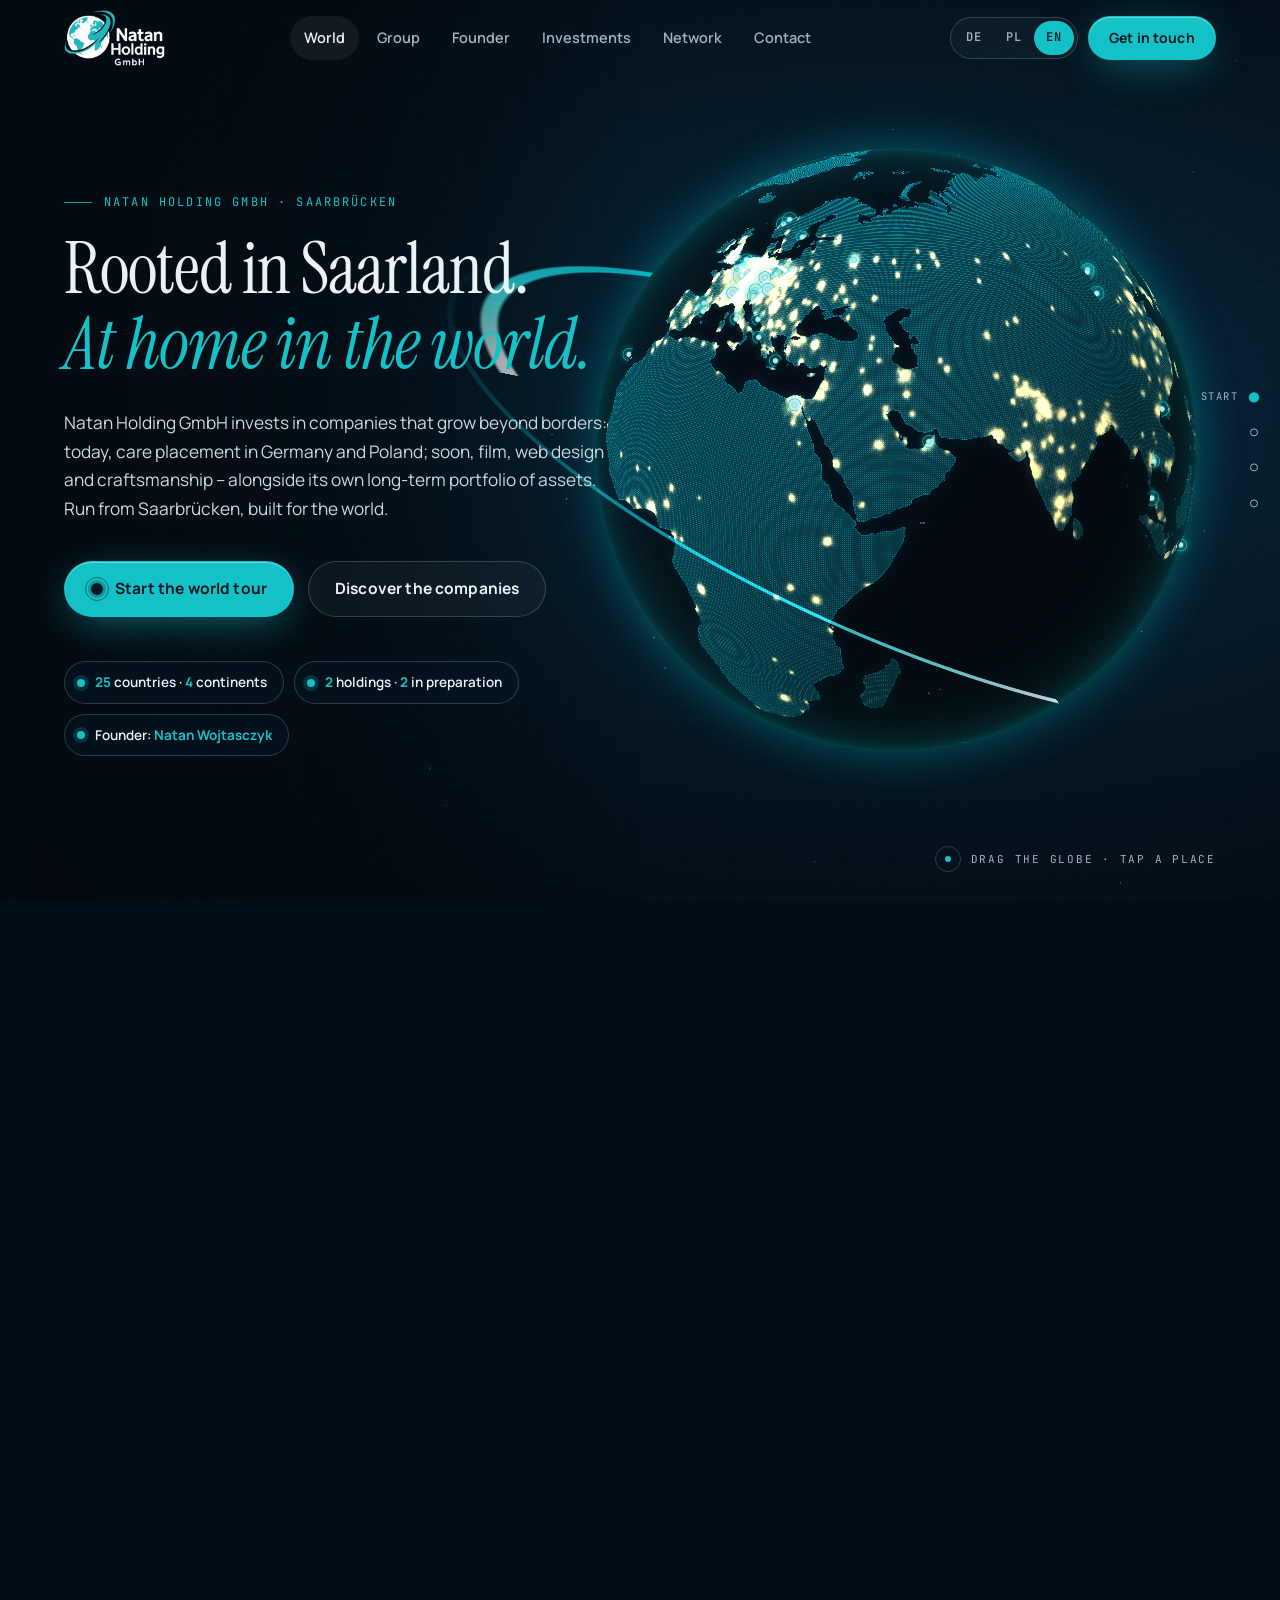
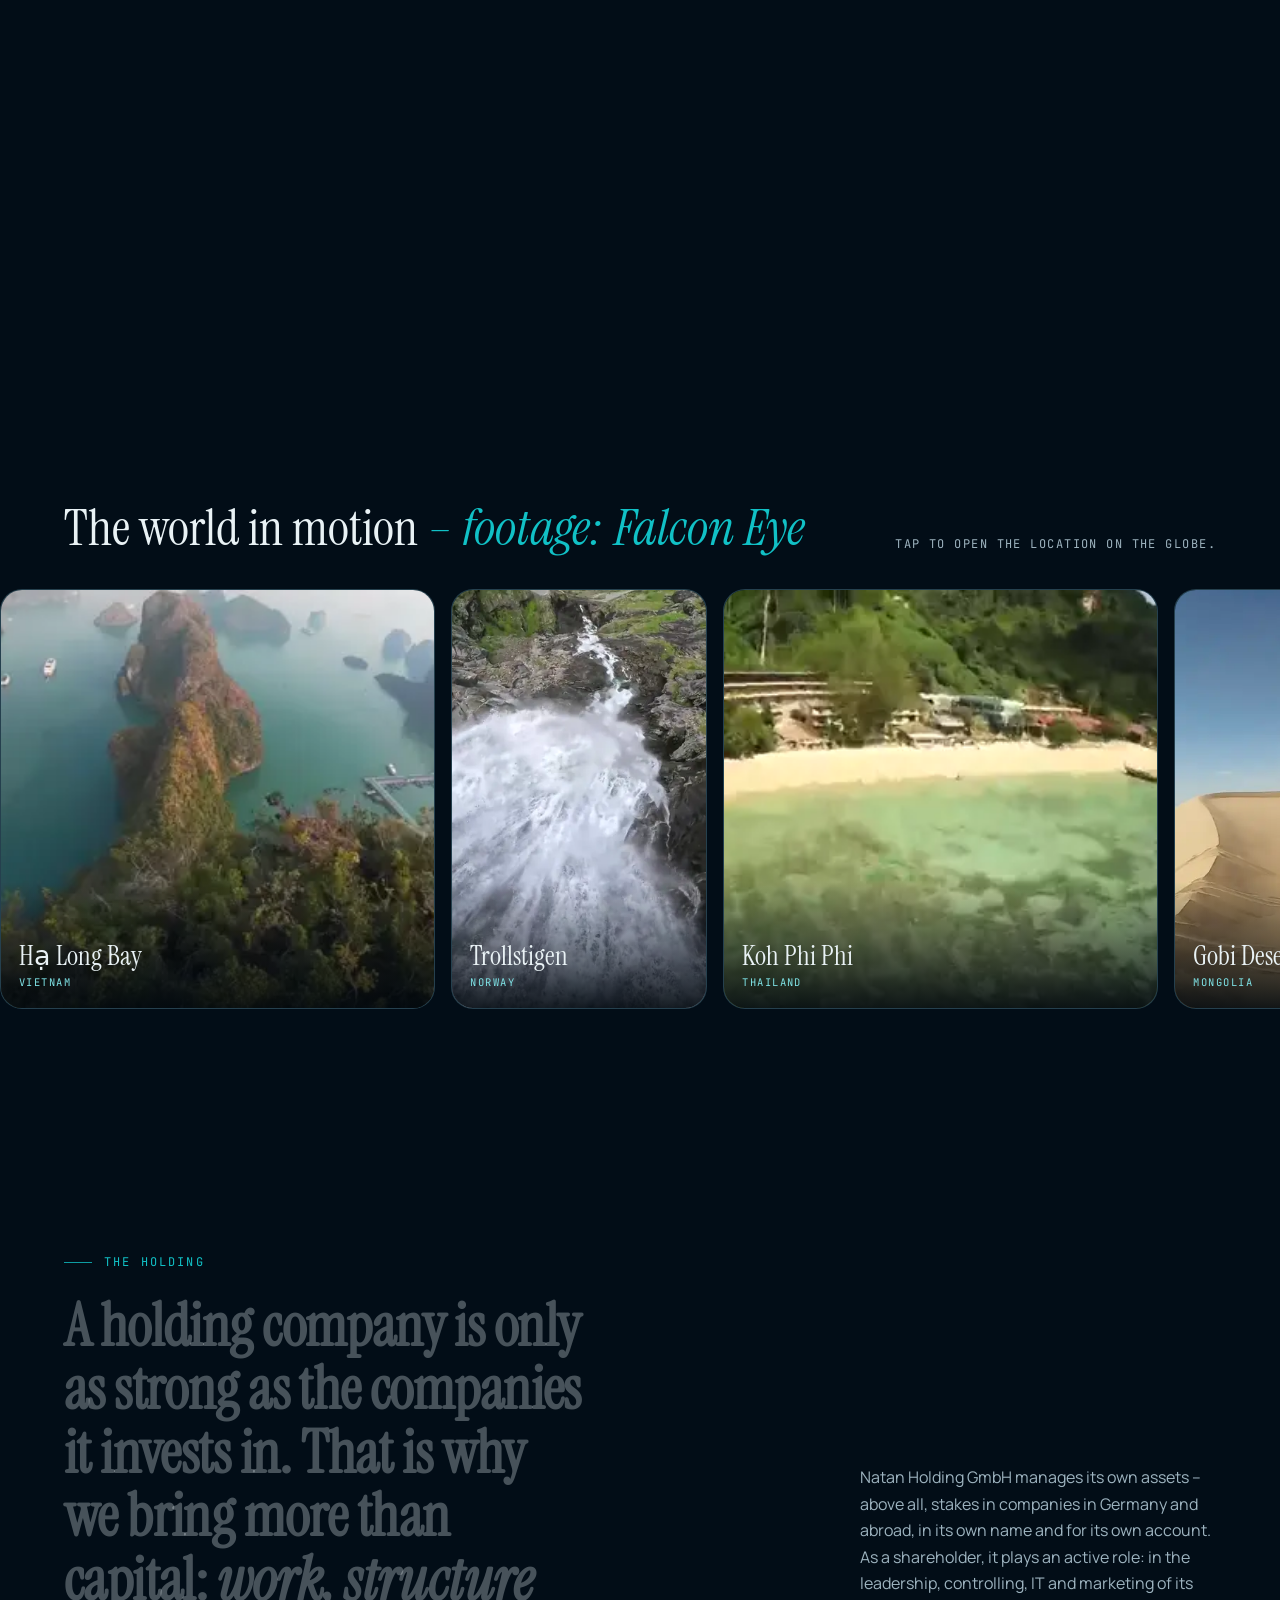
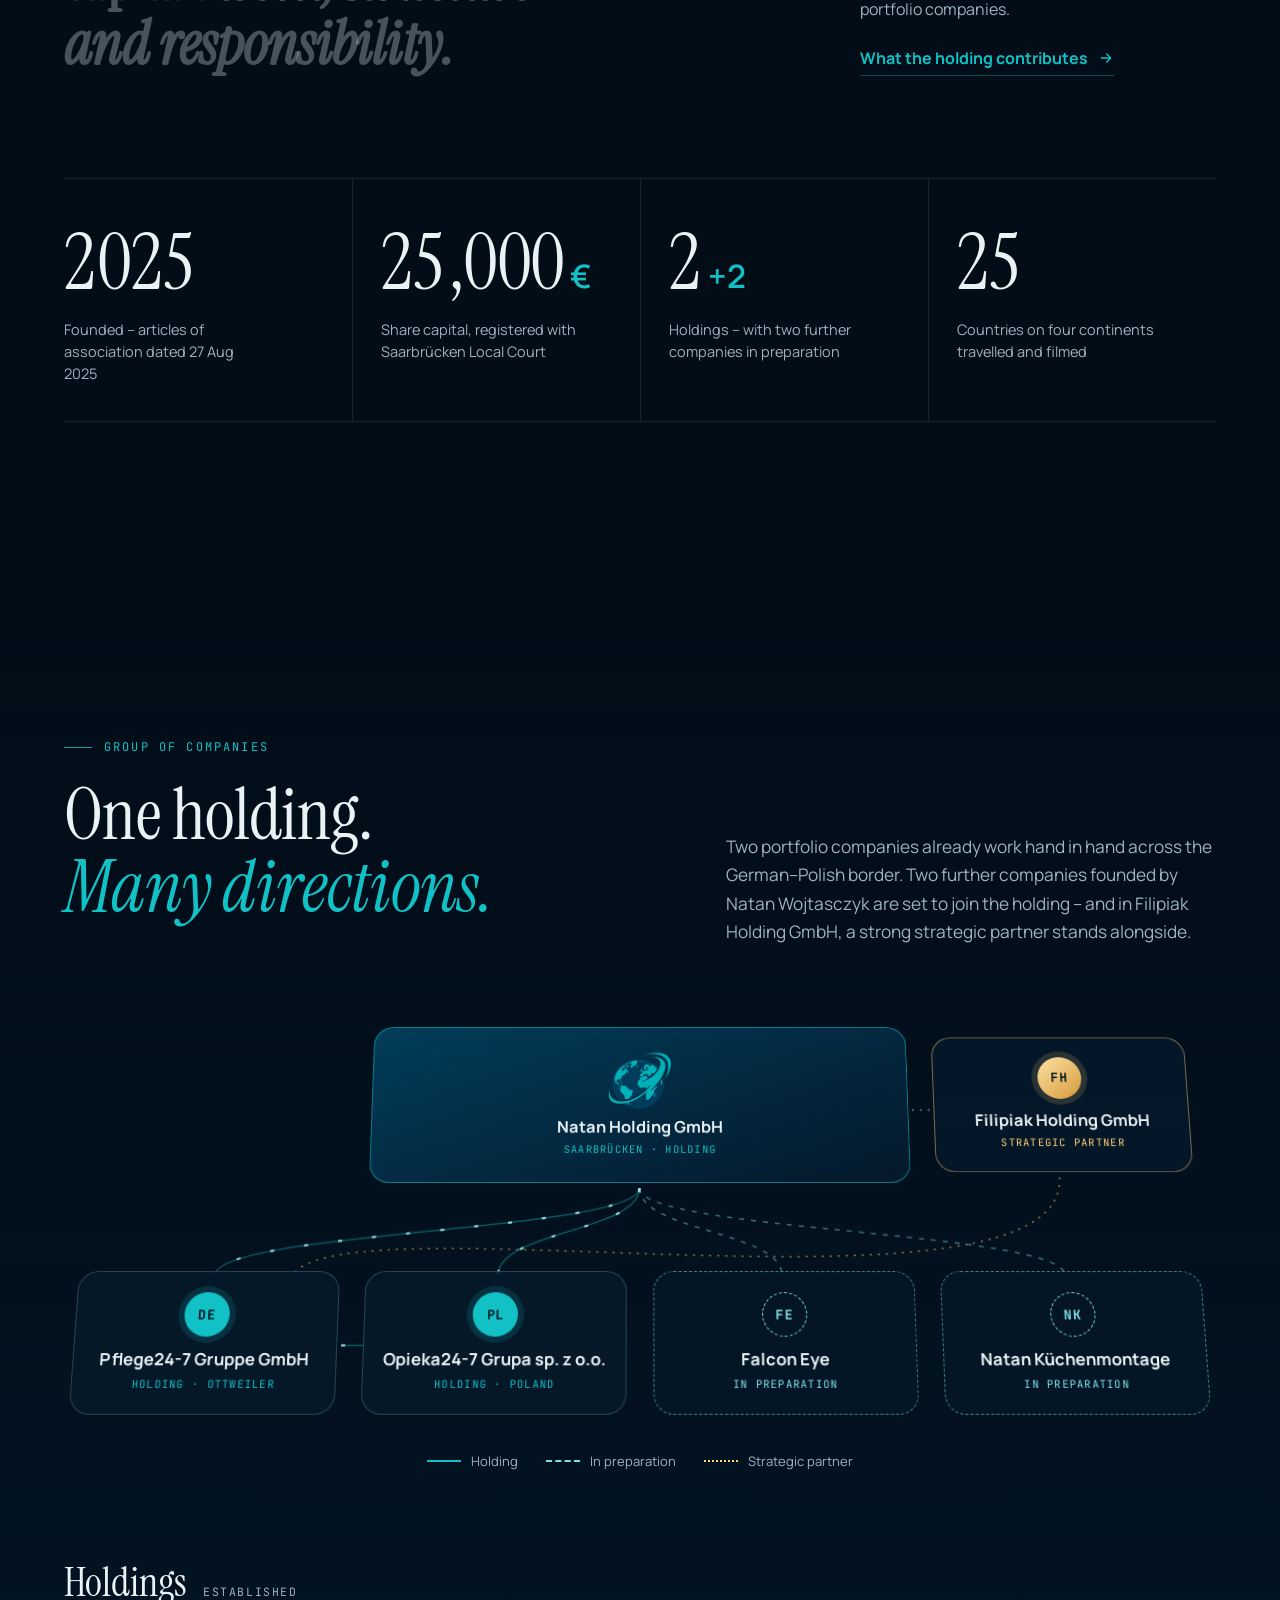
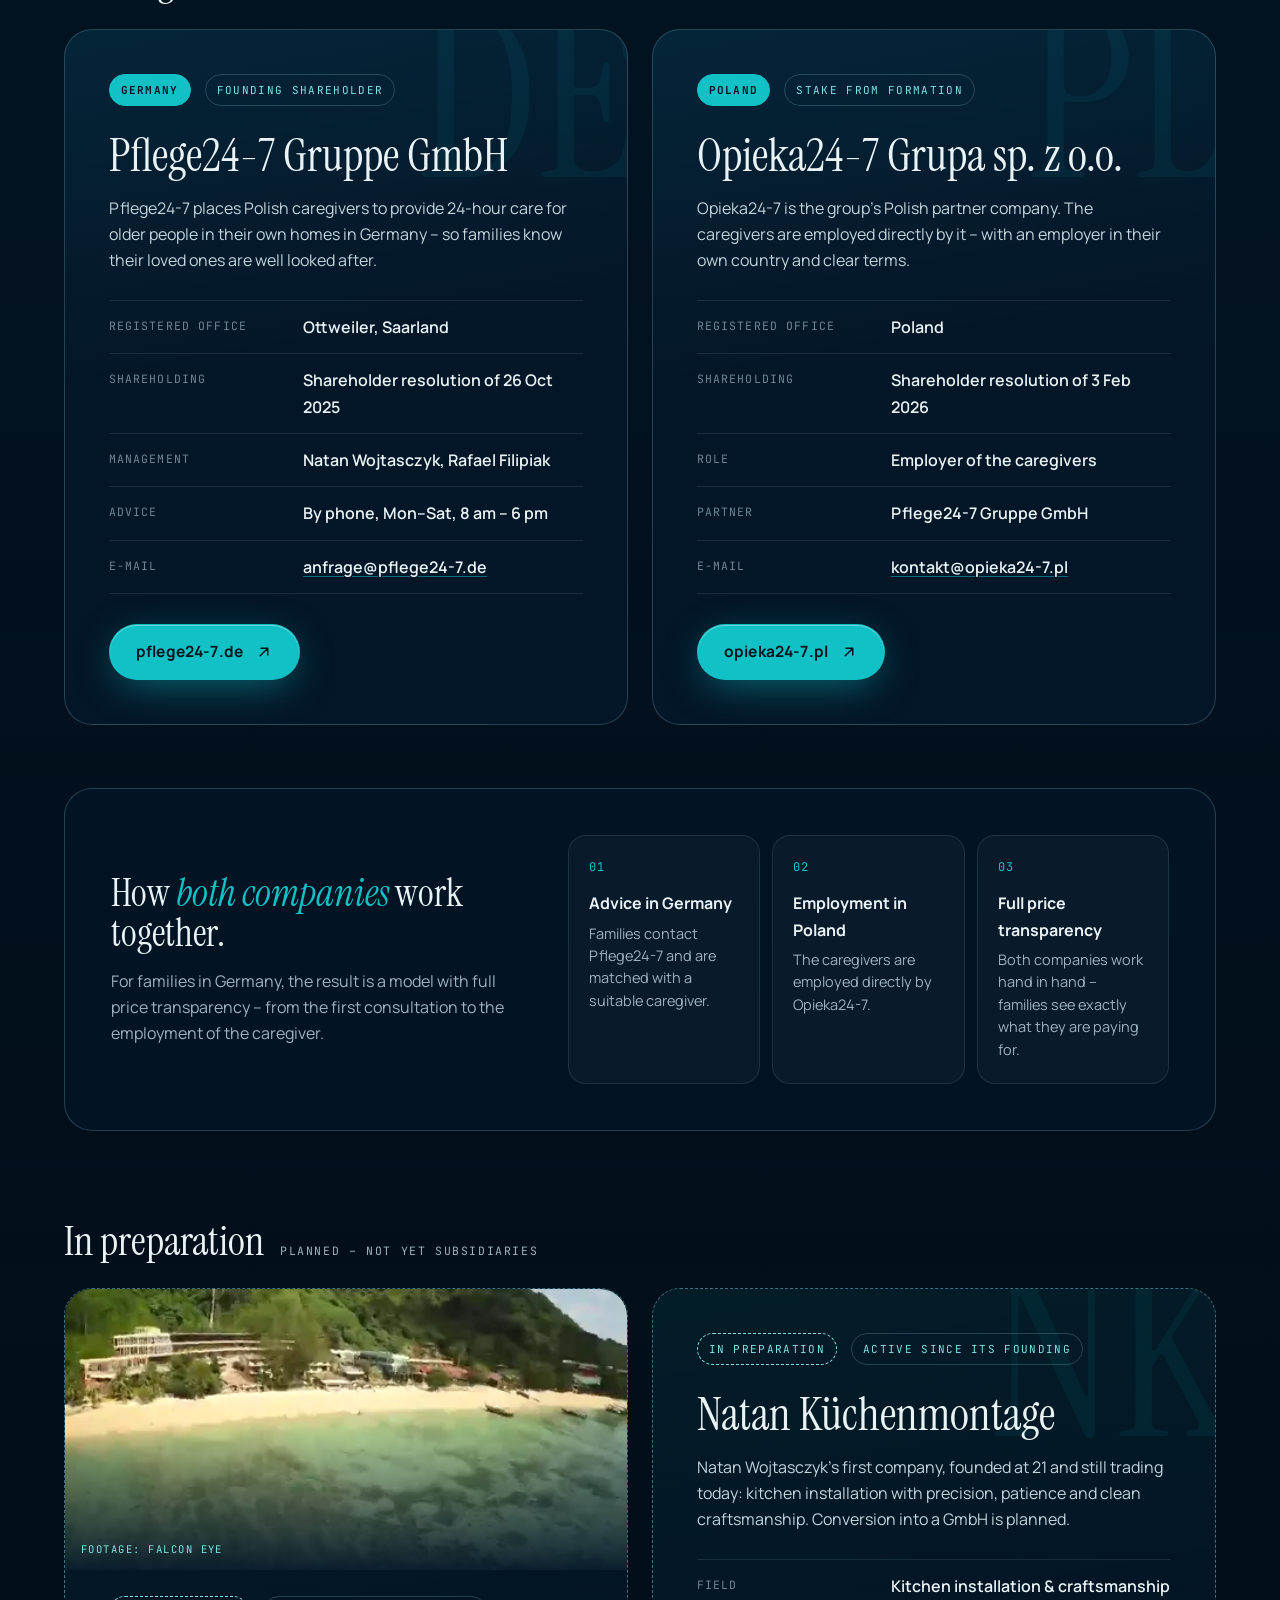
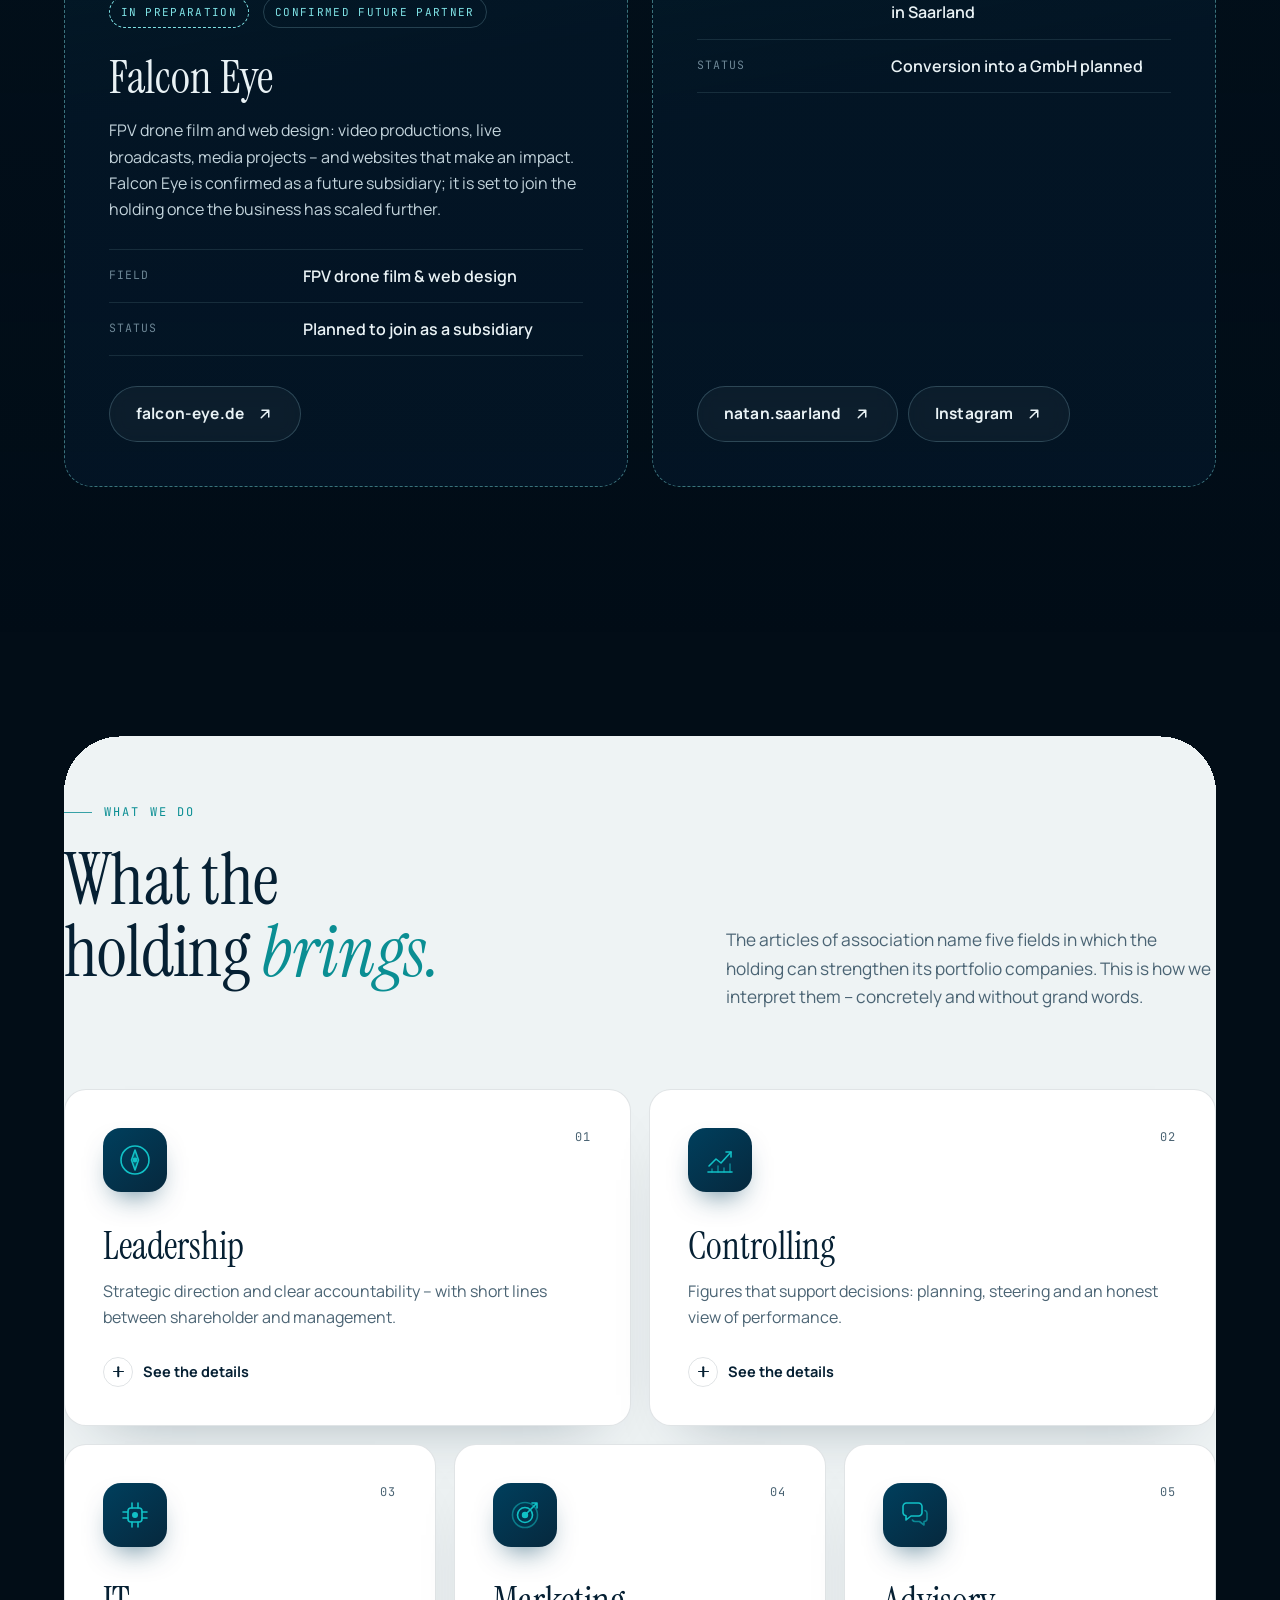
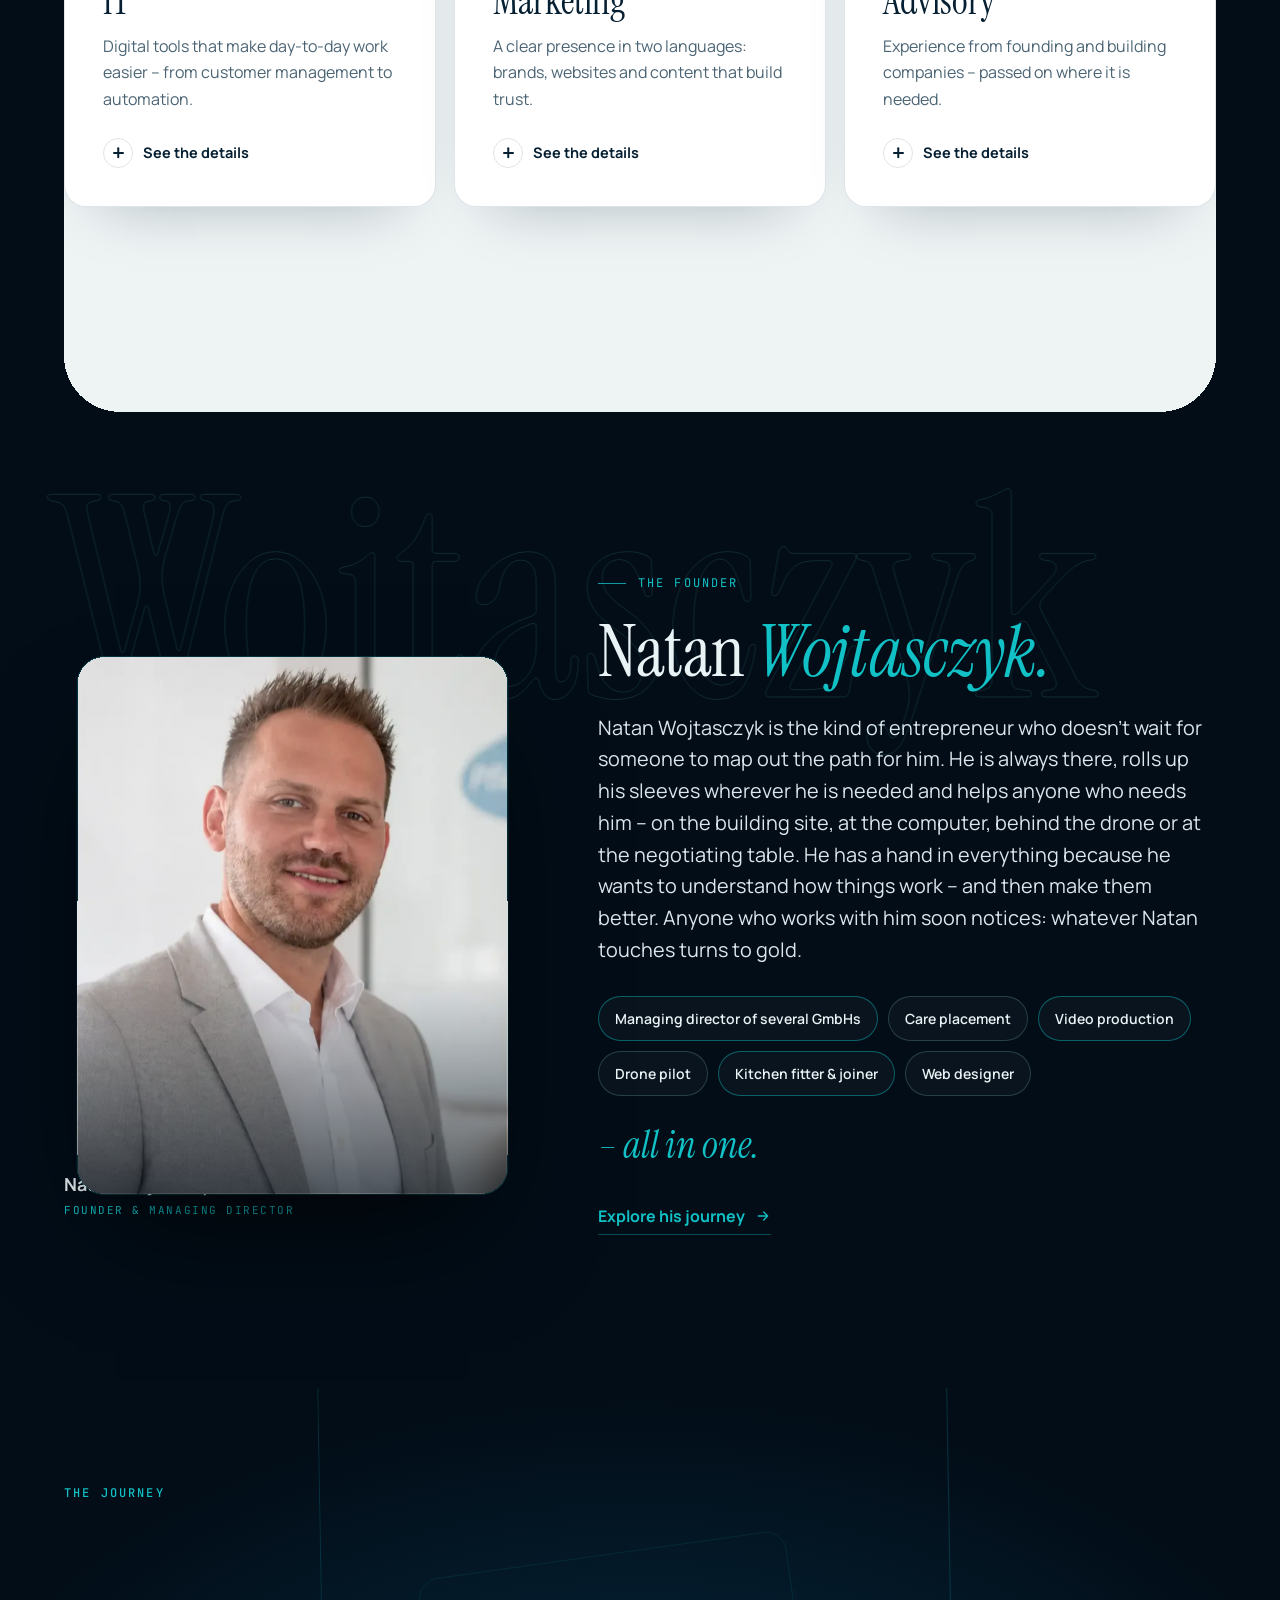
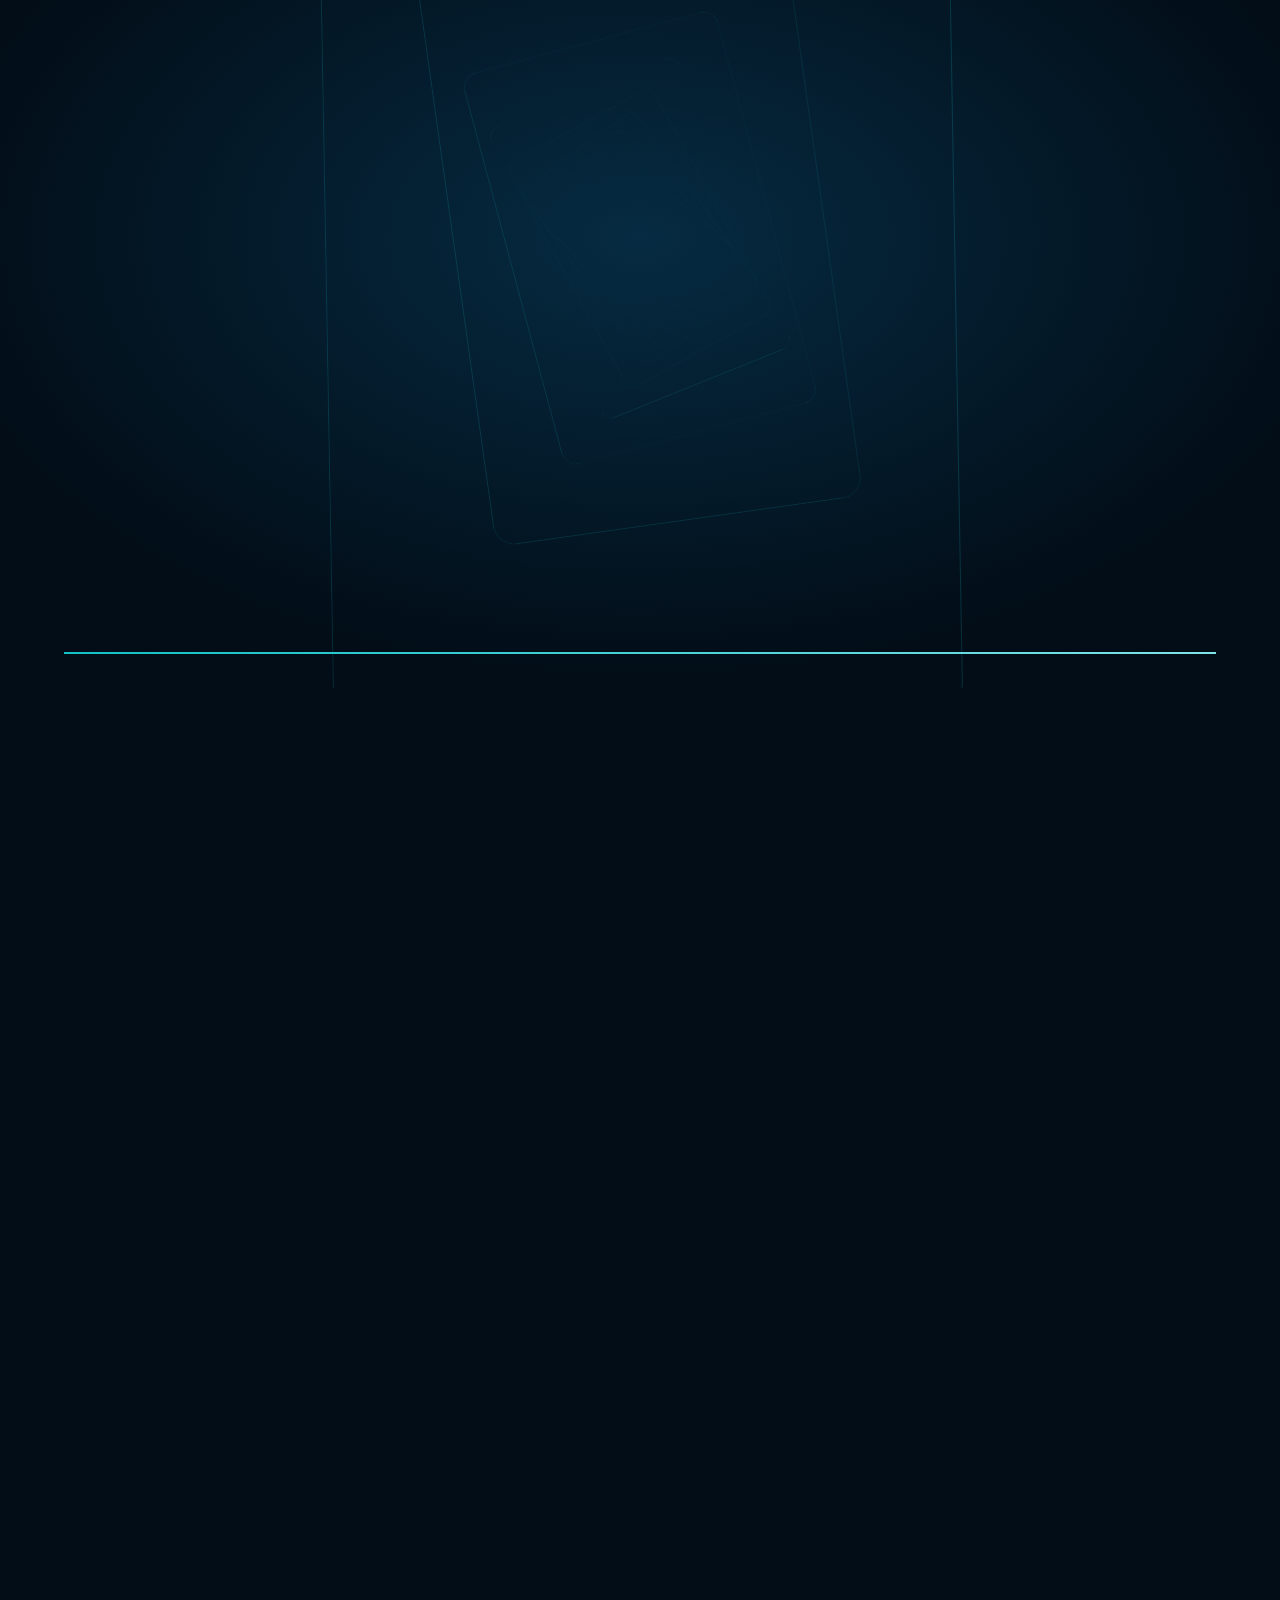
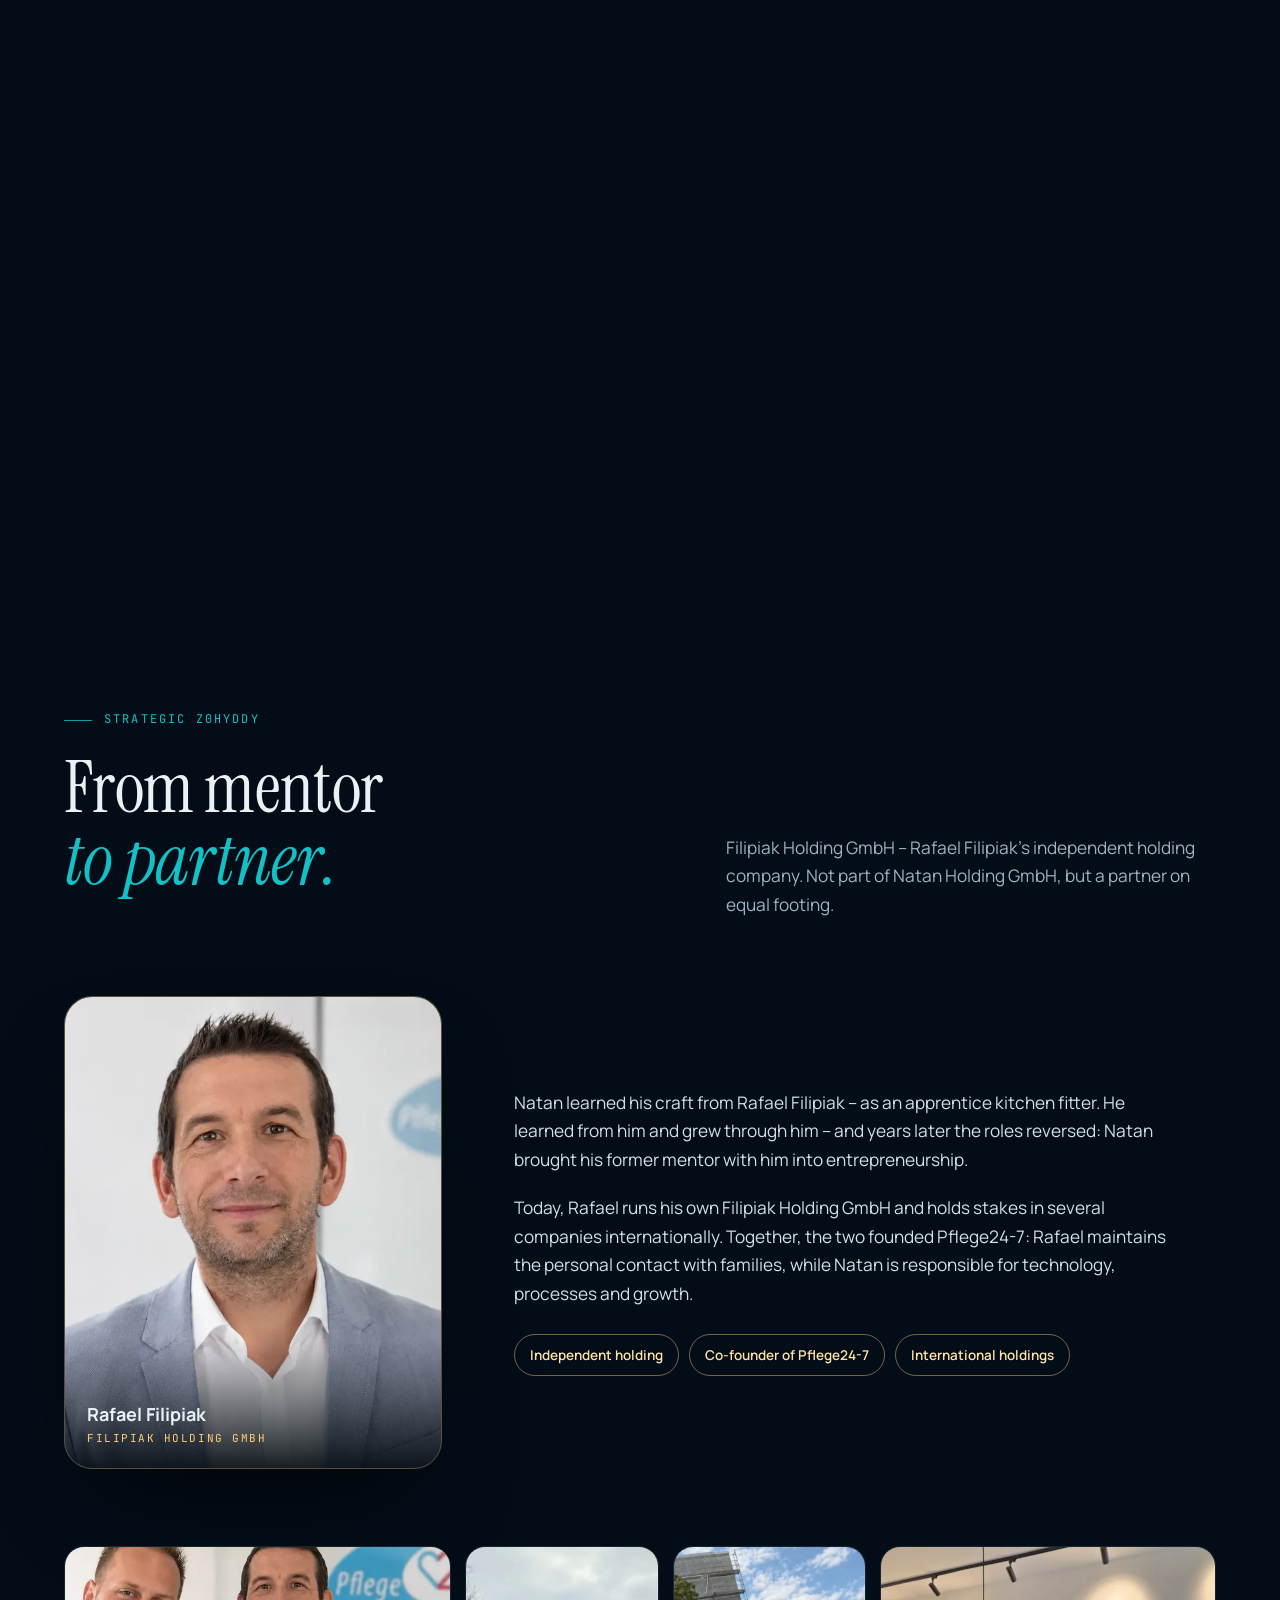
==== commit 6598dfb0: "Weltkarte: 32 Stationen mit Fotos, Albanien/Griechenland/Spanien/Ulaanbaatar, Netzwerk & Partner, En" ====
--- a/index.html
+++ b/index.html
@@ -12,6 +12,7 @@
 <meta property="og:type" content="website">
 <meta property="og:locale" content="de_DE">
 <meta property="og:locale:alternate" content="pl_PL">
+<meta property="og:locale:alternate" content="en_GB">
 <meta property="og:site_name" content="Natan Holding GmbH">
 <meta property="og:title" content="Natan Holding GmbH – Natan Wojtasczyk">
 <meta property="og:description" content="Verwurzelt im Saarland. Unterwegs in der Welt. Beteiligungen, Projekte und Investments von Natan Wojtasczyk.">
@@ -87,12 +88,14 @@
       <a href="#gruppe" data-i18n="nav2">Gruppe</a>
       <a href="#gruender" data-i18n="nav3">Gründer</a>
       <a href="#investments" data-i18n="nav4">Investments</a>
+      <a href="#netzwerk" data-i18n="nav6">Netzwerk</a>
       <a href="#kontakt" data-i18n="nav5">Kontakt</a>
     </nav>
     <div class="hdr__tools">
       <div class="lang" role="group" aria-label="Sprache wählen" data-i18n-attr="aria-label:langAria">
         <button type="button" data-lang="de" aria-pressed="true" lang="de" title="Deutsch">DE</button>
         <button type="button" data-lang="pl" aria-pressed="false" lang="pl" title="Polski">PL</button>
+        <button type="button" data-lang="en" aria-pressed="false" lang="en" title="English">EN</button>
       </div>
       <a class="btn btn--primary mag" href="#kontakt" data-i18n="navCta">Anfrage senden</a>
       <button class="burger" type="button" aria-label="Menü öffnen" aria-expanded="false" aria-controls="mnav" data-i18n-attr="aria-label:menuAria"><span></span></button>
@@ -105,7 +108,8 @@
   <a href="#gruppe"><small>02</small><span data-i18n="nav2">Gruppe</span></a>
   <a href="#gruender"><small>03</small><span data-i18n="nav3">Gründer</span></a>
   <a href="#investments"><small>04</small><span data-i18n="nav4">Investments</span></a>
-  <a href="#kontakt"><small>05</small><span data-i18n="nav5">Kontakt</span></a>
+  <a href="#netzwerk"><small>05</small><span data-i18n="nav6">Netzwerk</span></a>
+  <a href="#kontakt"><small>06</small><span data-i18n="nav5">Kontakt</span></a>
   <a class="btn btn--primary" href="#kontakt"><span data-i18n="navCta">Anfrage senden</span></a>
 </nav>
 
@@ -132,7 +136,7 @@
           <a class="btn btn--ghost mag" href="#gruppe" data-i18n="heroCta2">Unternehmen entdecken</a>
         </div>
         <div class="hero__places hero-el">
-          <a class="chip" href="#welt-ende"><i></i><span data-i18n="chip1"><b>23</b> Länder · <b>4</b> Kontinente</span></a>
+          <a class="chip" href="#welt-ende"><i></i><span data-i18n="chip1"><b>25</b> Länder · <b>4</b> Kontinente</span></a>
           <a class="chip" href="#gruppe"><i></i><span data-i18n="chip2"><b>2</b> Beteiligungen · <b>2</b> in Vorbereitung</span></a>
           <a class="chip" href="#gruender"><i></i><span data-i18n="chip3">Gründer: <b>Natan Wojtasczyk</b></span></a>
         </div>
@@ -153,8 +157,8 @@
     </div>
     <div class="chap chap--world" data-from="0.74" data-to="1.01" id="chap3">
       <p class="eyebrow" data-i18n="c3e">Kapitel 03 · Welt</p>
-      <h2 class="chap__h" data-i18n="c3h">23 Länder. <em>4 Kontinente.</em></h2>
-      <p data-i18n="c3p">Von der Karibik bis nach Bali: Orte, an denen Natan und sein Team unterwegs waren – vieles davon mit der Drohne gefilmt.</p>
+      <h2 class="chap__h" data-i18n="c3h">25 Länder. <em>4 Kontinente.</em></h2>
+      <p data-i18n="c3p">Von der Karibik bis Bali, von Norwegen bis Dubai: Stationen einer Reise – vieles mit der Drohne gefilmt, überall Freunde und Kontakte geblieben.</p>
       <div class="tourbar">
         <button class="btn btn--primary mag" type="button" data-tour><span class="tour-ic" aria-hidden="true"></span><span class="tour-l" data-i18n="tourStart">Weltreise starten</span></button>
         <button class="rbtn" type="button" data-step="-1" aria-label="Vorheriger Ort" data-i18n-attr="aria-label:prevPlace"><svg viewBox="0 0 24 24" fill="none" stroke="currentColor" stroke-width="2" stroke-linecap="round" stroke-linejoin="round" aria-hidden="true"><path d="M15 6l-6 6 6 6"/></svg></button>
@@ -218,7 +222,7 @@
       <div class="fact" data-rv><div class="fact__n"><span class="odo" data-odo="2025">2025</span></div><span class="fact__l" data-i18n="f1">Gegründet – Gesellschaftsvertrag vom 27.08.2025</span></div>
       <div class="fact" data-rv style="--d:.08s"><div class="fact__n"><span class="odo" data-odo="25000" data-sep="1">25.000</span><small>€</small></div><span class="fact__l" data-i18n="f2">Stammkapital, eingetragen beim Amtsgericht Saarbrücken</span></div>
       <div class="fact" data-rv style="--d:.16s"><div class="fact__n"><span class="odo" data-odo="2">2</span><small>+2</small></div><span class="fact__l" data-i18n="f3">Beteiligungen – und zwei weitere Unternehmen in Vorbereitung</span></div>
-      <div class="fact" data-rv style="--d:.24s"><div class="fact__n"><span class="odo" data-odo="23">23</span></div><span class="fact__l" data-i18n="f4">Länder auf vier Kontinenten bereist und gefilmt</span></div>
+      <div class="fact" data-rv style="--d:.24s"><div class="fact__n"><span class="odo" data-odo="25">25</span></div><span class="fact__l" data-i18n="f4">Länder auf vier Kontinenten bereist und gefilmt</span></div>
     </div>
   </div>
 </section>
@@ -539,6 +543,37 @@
         </div>
       </div>
       <p class="orbit__cap" data-i18n="orbCap">Bitcoin-Halvings · 2012 · 2016 · 2020 · 2024</p>
+    </div>
+  </div>
+</section>
+
+<!-- ============ NETZWERK & PARTNER ============ -->
+<section class="section netz" id="netzwerk" aria-labelledby="nz-h">
+  <div class="netz__bg" aria-hidden="true"></div>
+  <div class="wrap">
+    <div class="netz__head">
+      <p class="eyebrow scr" data-i18n="nzEyebrow">Netzwerk</p>
+      <h2 class="h2 kt" id="nz-h" data-i18n="nzH">Freunde auf der ganzen Welt. <em>Partner gesucht.</em></h2>
+      <p class="lede" data-rv data-i18n="nzLede">Wo Natan Wojtasczyk unterwegs war, sind Kontakte geblieben: von der Dominikanischen Republik bis Bali, von Vietnam bis Norwegen, von Teneriffa bis Dubai, von Ägypten bis Bangkok. Keine Visitenkarten im Schuhkarton – sondern Menschen, die man auch um Mitternacht anrufen kann.</p>
+    </div>
+    <div class="netz__clocks" data-rv>
+      <p class="netz__cap"><span class="netz__live" aria-hidden="true"></span><span data-i18n="nzClk">Jetzt gerade – irgendwo ist immer jemand wach.</span></p>
+      <div class="netz__grid" role="list"><button class="nclk" type="button" data-place="do" data-tz="America/Santo_Domingo"><i class="nclk__s" aria-hidden="true"></i><b class="nclk__t">--:--</b><span class="nclk__c" data-i18n="ncDo">Santo Domingo</span></button><button class="nclk" type="button" data-place="ic" data-tz="Atlantic/Canary"><i class="nclk__s" aria-hidden="true"></i><b class="nclk__t">--:--</b><span class="nclk__c" data-i18n="ncIc">Teneriffa</span></button><button class="nclk" type="button" data-place="sb" data-tz="Europe/Berlin"><i class="nclk__s" aria-hidden="true"></i><b class="nclk__t">--:--</b><span class="nclk__c" data-i18n="ncSb">Saarbrücken</span></button><button class="nclk" type="button" data-place="no" data-tz="Europe/Oslo"><i class="nclk__s" aria-hidden="true"></i><b class="nclk__t">--:--</b><span class="nclk__c" data-i18n="ncNo">Oslo</span></button><button class="nclk" type="button" data-place="eg" data-tz="Africa/Cairo"><i class="nclk__s" aria-hidden="true"></i><b class="nclk__t">--:--</b><span class="nclk__c" data-i18n="ncEg">Kairo</span></button><button class="nclk" type="button" data-place="dxb" data-tz="Asia/Dubai"><i class="nclk__s" aria-hidden="true"></i><b class="nclk__t">--:--</b><span class="nclk__c" data-i18n="ncDxb">Dubai</span></button><button class="nclk" type="button" data-place="bkk" data-tz="Asia/Bangkok"><i class="nclk__s" aria-hidden="true"></i><b class="nclk__t">--:--</b><span class="nclk__c" data-i18n="ncBkk">Bangkok</span></button><button class="nclk" type="button" data-place="vn" data-tz="Asia/Bangkok"><i class="nclk__s" aria-hidden="true"></i><b class="nclk__t">--:--</b><span class="nclk__c" data-i18n="ncVn">Hạ Long</span></button><button class="nclk" type="button" data-place="bali" data-tz="Asia/Makassar"><i class="nclk__s" aria-hidden="true"></i><b class="nclk__t">--:--</b><span class="nclk__c" data-i18n="ncBali">Bali</span></button><button class="nclk" type="button" data-place="ulb" data-tz="Asia/Ulaanbaatar"><i class="nclk__s" aria-hidden="true"></i><b class="nclk__t">--:--</b><span class="nclk__c" data-i18n="ncUlb">Ulaanbaatar</span></button></div>
+    </div>
+    <div class="netz__story" data-rv>
+      <div class="netz__time" aria-hidden="true"><b>00:00</b><span>Ulaanbaatar</span></div>
+      <div><p class="netz__sk" data-i18n="nzStK">Ein Abend im Saarland</p><p class="netz__st" data-i18n="nzSt">Geburtstag einer Freundin in der Mongolei. Um Mitternacht Ortszeit standen Blumen vor ihrer Tür – organisiert aus dem Saarland, mit einem Anruf. <em>So funktioniert ein Netzwerk.</em></p></div>
+      <button class="netz__flower" type="button" data-place="ulb" aria-label="Ulaanbaatar auf dem Globus zeigen" data-i18n-attr="aria-label:nzFlAria"><svg viewBox="0 0 64 64" aria-hidden="true"><g class="pt"><ellipse cx="32" cy="18" rx="7" ry="11"/><ellipse cx="32" cy="18" rx="7" ry="11" transform="rotate(72 32 28)"/><ellipse cx="32" cy="18" rx="7" ry="11" transform="rotate(144 32 28)"/><ellipse cx="32" cy="18" rx="7" ry="11" transform="rotate(216 32 28)"/><ellipse cx="32" cy="18" rx="7" ry="11" transform="rotate(288 32 28)"/></g><circle cx="32" cy="28" r="6" fill="#ffd36b"/><path d="M32 34 V60 M32 48 q-10 -2 -12 -10 M32 52 q9 -1 12 -9" stroke="#3fbf8a" stroke-width="3" fill="none" stroke-linecap="round"/></svg></button>
+    </div>
+    <div class="netz__partner">
+      <p class="eyebrow" data-i18n="nzPE">Gemeinsam bauen</p>
+      <h3 class="netz__ph" data-i18n="nzPH">Wir suchen Partner – mit Kapital, Zeit oder Köpfchen.</h3>
+      <div class="netz__cards">
+        <article class="ncard" data-rv style="--d:0s"><span class="ncard__n">01</span><h4 data-i18n="nz1t">Kapital</h4><p data-i18n="nz1d">Sie möchten in neue Unternehmen und Ideen investieren? Wir bringen Struktur, Umsetzung und den Zugang zu Märkten.</p></article>
+        <article class="ncard" data-rv style="--d:.08s"><span class="ncard__n">02</span><h4 data-i18n="nz2t">Zeit &amp; Know-how</h4><p data-i18n="nz2d">Erfahrung, Zeit oder ein kluger Kopf sind genauso viel wert wie Geld. Beteiligen Sie sich zeitlich oder intellektuell.</p></article>
+        <article class="ncard" data-rv style="--d:.16s"><span class="ncard__n">03</span><h4 data-i18n="nz3t">Ihr Projekt</h4><p data-i18n="nz3d">Sie haben eine Idee, die wachsen soll? Wir prüfen sie ehrlich – und öffnen Türen in 25 Ländern.</p></article>
+      </div>
+      <div class="netz__cta"><a class="btn btn--primary mag" href="#kontakt" data-prefill="nzPre1"><span data-i18n="nzC1">Projekt vorschlagen</span></a><a class="btn btn--ghost" href="#kontakt" data-prefill="nzPre2"><span data-i18n="nzC2">Als Partner einsteigen</span></a></div>
     </div>
   </div>
 </section>
--- a/css/style.css
+++ b/css/style.css
@@ -731,3 +731,53 @@
 .no-gl #globe{height:100vh;height:100svh;bottom:auto}
 .no-gl [data-tour],.no-gl .drag-hint{display:none!important}
 @media (min-width:900px){.no-gl .stage{display:block}.no-gl .chaps-wrap{display:grid}.no-gl .chap{display:inline-block;vertical-align:top;width:calc((100% - 2*var(--pad) - 40px)/3);margin:0 0 28px var(--pad)}.no-gl .chap+.chap{margin-left:16px}}
+
+/* ===== Globus-Karte: Fotos ===== */
+.gcard.is-photo .gc-media img{animation:gcKb 9s ease-out both}
+@keyframes gcKb{from{transform:scale(1.12) translate(1.5%,1%)}to{transform:scale(1) translate(0,0)}}
+.gcard.is-photo .gc-credit{text-transform:none;letter-spacing:.02em;font-size:10.5px;opacity:.75}
+
+/* ===== Netzwerk & Partner ===== */
+.netz{overflow:hidden;background:linear-gradient(180deg,var(--bg) 0%,#03182a 50%,var(--bg) 100%)}
+.netz__bg{position:absolute;inset:0;background:radial-gradient(40% 30% at 15% 20%,rgba(17,193,198,.14),transparent 70%),radial-gradient(35% 30% at 85% 60%,rgba(255,211,107,.08),transparent 70%);pointer-events:none}
+.netz__head{max-width:900px}
+.netz__clocks{margin-top:clamp(36px,5vw,64px);border:1px solid var(--line);border-radius:28px;padding:clamp(18px,2.4vw,28px);background:rgba(4,24,42,.55);backdrop-filter:blur(8px)}
+.netz__cap{display:flex;align-items:center;gap:12px;margin:0 0 18px;font-family:var(--mono);font-size:12px;letter-spacing:.14em;text-transform:uppercase;color:var(--muted)}
+.netz__live{width:9px;height:9px;border-radius:50%;background:#ff4d5e;box-shadow:0 0 0 0 rgba(255,77,94,.6);animation:nzLive 1.6s infinite}
+@keyframes nzLive{70%{box-shadow:0 0 0 10px rgba(255,77,94,0)}100%{box-shadow:0 0 0 0 rgba(255,77,94,0)}}
+.netz__grid{display:grid;grid-template-columns:repeat(5,1fr);gap:10px}
+.nclk{position:relative;display:flex;flex-direction:column;align-items:flex-start;gap:4px;padding:16px 16px 14px;border-radius:18px;border:1px solid var(--line);background:rgba(255,255,255,.03);color:var(--text);cursor:pointer;text-align:left;font:inherit;transition:transform .35s var(--ease),border-color .3s,background .3s;overflow:hidden}
+.nclk:hover,.nclk:focus-visible{transform:translateY(-4px);border-color:var(--teal);background:rgba(17,193,198,.08)}
+.nclk__t{font-family:var(--mono);font-weight:600;font-size:clamp(22px,2.2vw,30px);letter-spacing:.02em;font-variant-numeric:tabular-nums;line-height:1}
+.nclk__c{font-size:13.5px;color:var(--muted)}
+.nclk__s{position:absolute;top:14px;right:14px;width:16px;height:16px;border-radius:50%}
+.nclk.day .nclk__s{background:radial-gradient(circle,#ffe08a 45%,rgba(255,200,80,.0) 47%),radial-gradient(circle,rgba(255,200,80,.5),transparent 70%);box-shadow:0 0 14px rgba(255,200,80,.7)}
+.nclk.night .nclk__s{background:transparent;box-shadow:inset -5px -2px 0 0 #cfe3ff;transform:rotate(-20deg)}
+.nclk.night{background:rgba(2,10,20,.45)}
+.nclk.night .nclk__t{color:#9fb6c8}
+.nclk.here{border-color:rgba(17,193,198,.55)}
+.nclk.here::after{content:"";position:absolute;left:0;right:0;bottom:0;height:3px;background:var(--teal)}
+.netz__story{margin-top:clamp(28px,4vw,48px);display:grid;grid-template-columns:auto 1fr auto;gap:clamp(18px,3vw,40px);align-items:center;padding:clamp(22px,3vw,36px);border-radius:28px;background:linear-gradient(120deg,rgba(255,211,107,.08),rgba(17,193,198,.06));border:1px solid rgba(255,211,107,.2)}
+.netz__time b{display:block;font-family:var(--mono);font-size:clamp(44px,6vw,76px);line-height:1;color:#ffd36b;letter-spacing:-.02em}
+.netz__time span{font-family:var(--mono);font-size:12px;letter-spacing:.18em;text-transform:uppercase;color:var(--muted)}
+.netz__sk{margin:0 0 6px;font-family:var(--mono);font-size:12px;letter-spacing:.16em;text-transform:uppercase;color:var(--teal)}
+.netz__st{margin:0;font-family:var(--serif);font-size:clamp(1.3rem,2.2vw,1.9rem);line-height:1.3}
+.netz__st em{color:#ffd36b}
+.netz__flower{width:clamp(64px,8vw,96px);aspect-ratio:1;border-radius:50%;border:1px solid rgba(255,211,107,.35);background:rgba(255,211,107,.06);cursor:pointer;padding:12px;transition:transform .4s var(--ease)}
+.netz__flower:hover{transform:rotate(-8deg) scale(1.06)}
+.netz__flower .pt{fill:#ff6b8a;transform-origin:32px 28px;animation:nzBloom 6s ease-in-out infinite}
+@keyframes nzBloom{50%{transform:rotate(18deg) scale(1.06)}}
+.netz__partner{margin-top:clamp(56px,8vw,110px)}
+.netz__ph{font-family:var(--serif);font-weight:400;font-size:clamp(2rem,4vw,3.4rem);line-height:1.05;margin:0 0 clamp(24px,3vw,40px);max-width:900px}
+.netz__cards{display:grid;grid-template-columns:repeat(3,1fr);gap:16px}
+.ncard{position:relative;padding:clamp(22px,2.6vw,34px);border-radius:24px;border:1px solid var(--line);background:rgba(255,255,255,.03);transition:transform .4s var(--ease),border-color .3s,background .3s;overflow:hidden}
+.ncard::before{content:"";position:absolute;inset:auto -30% -60% auto;width:70%;aspect-ratio:1;border-radius:50%;background:radial-gradient(circle,rgba(17,193,198,.25),transparent 70%);opacity:0;transition:opacity .4s}
+.ncard:hover{transform:translateY(-6px);border-color:rgba(17,193,198,.5)}.ncard:hover::before{opacity:1}
+.ncard__n{font-family:var(--mono);font-size:12px;color:var(--teal);letter-spacing:.14em}
+.ncard h4{font-family:var(--serif);font-weight:400;font-size:clamp(1.6rem,2.4vw,2.2rem);margin:14px 0 10px}
+.ncard p{margin:0;color:var(--muted)}
+.netz__cta{display:flex;flex-wrap:wrap;gap:12px;margin-top:clamp(26px,3vw,40px)}
+@media (max-width:1100px){.netz__grid{grid-template-columns:repeat(4,1fr)}}
+@media (max-width:820px){.netz__grid{display:flex;overflow-x:auto;scroll-snap-type:x mandatory;margin:0 calc(-1*clamp(18px,2.4vw,28px));padding:2px clamp(18px,2.4vw,28px) 6px;scrollbar-width:none}.netz__grid::-webkit-scrollbar{display:none}.nclk{flex:0 0 42%;scroll-snap-align:start}
+  .netz__cards{grid-template-columns:1fr}.netz__story{grid-template-columns:1fr auto}.netz__time{grid-column:1/-1}}
+.credits-list{columns:2;column-gap:32px;padding-left:18px;font-size:14px}.credits-list li{break-inside:avoid;margin:0 0 6px}@media(max-width:700px){.credits-list{columns:1}}
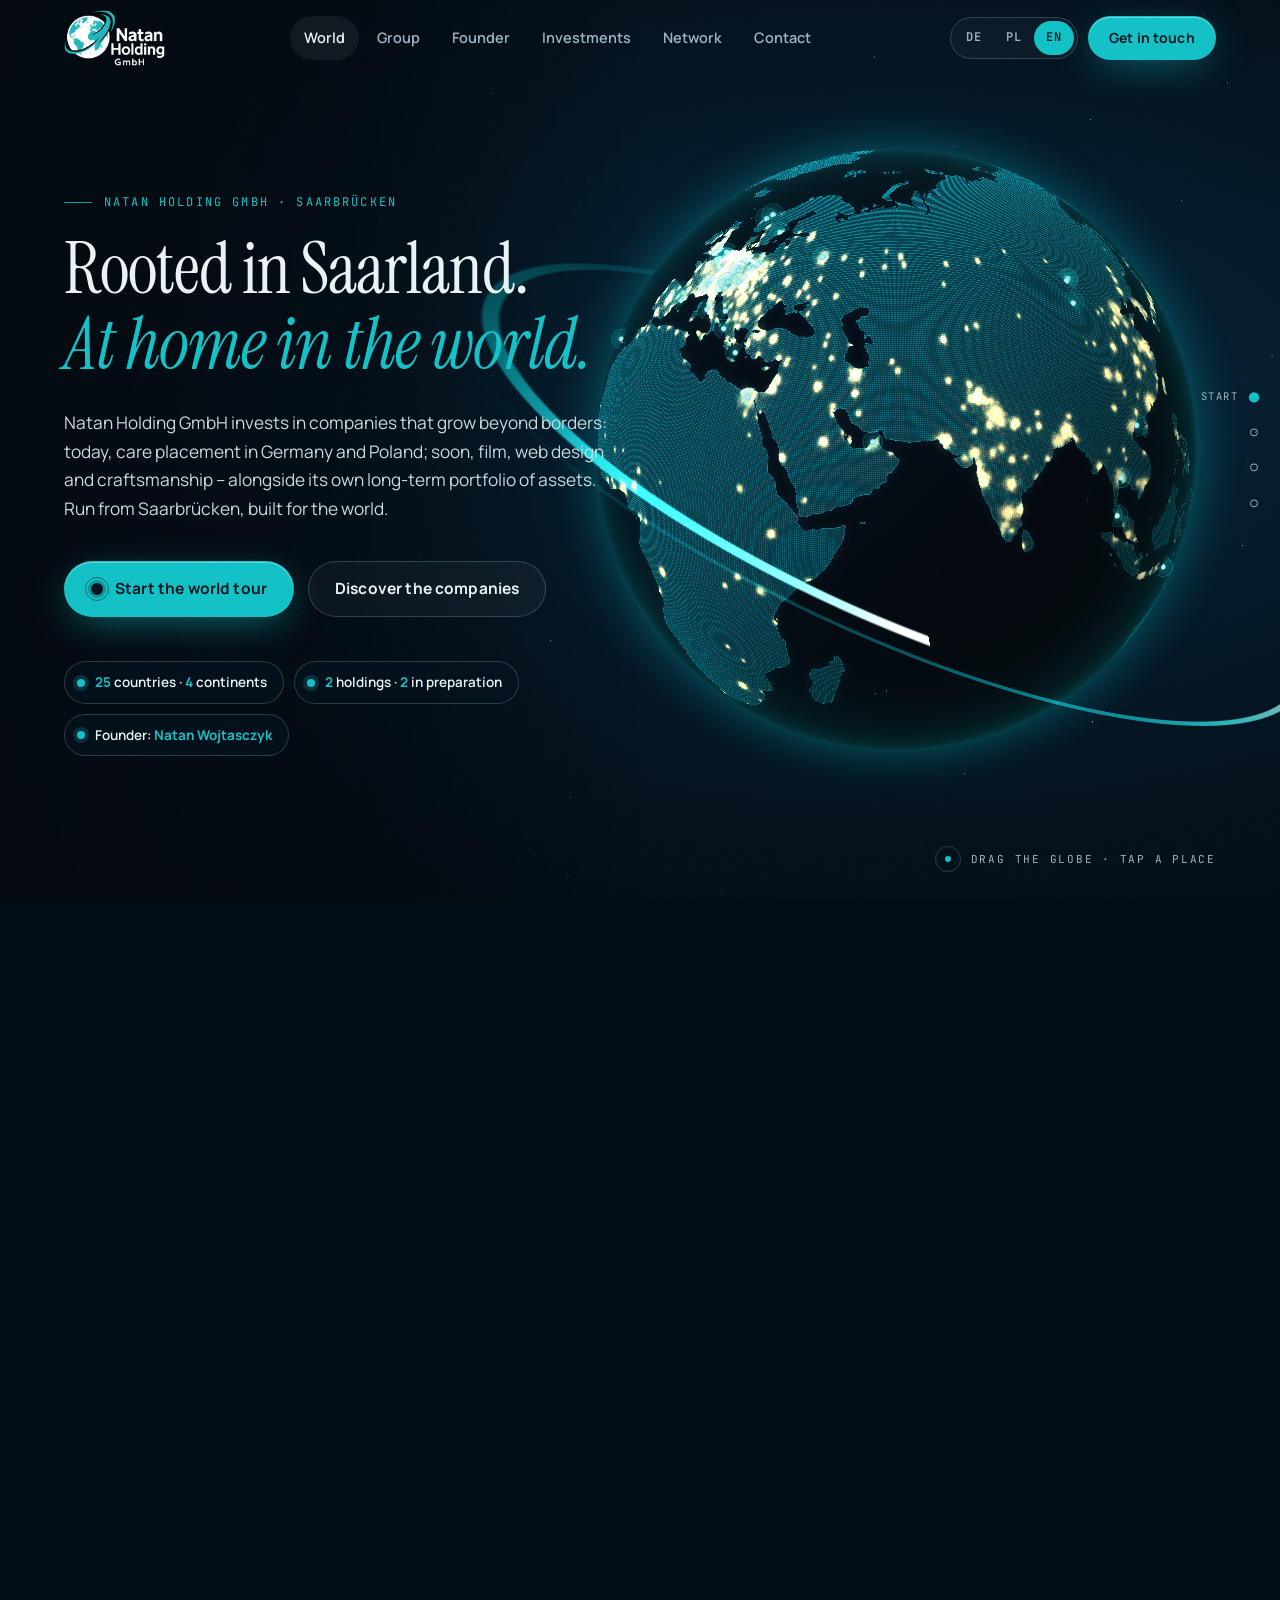
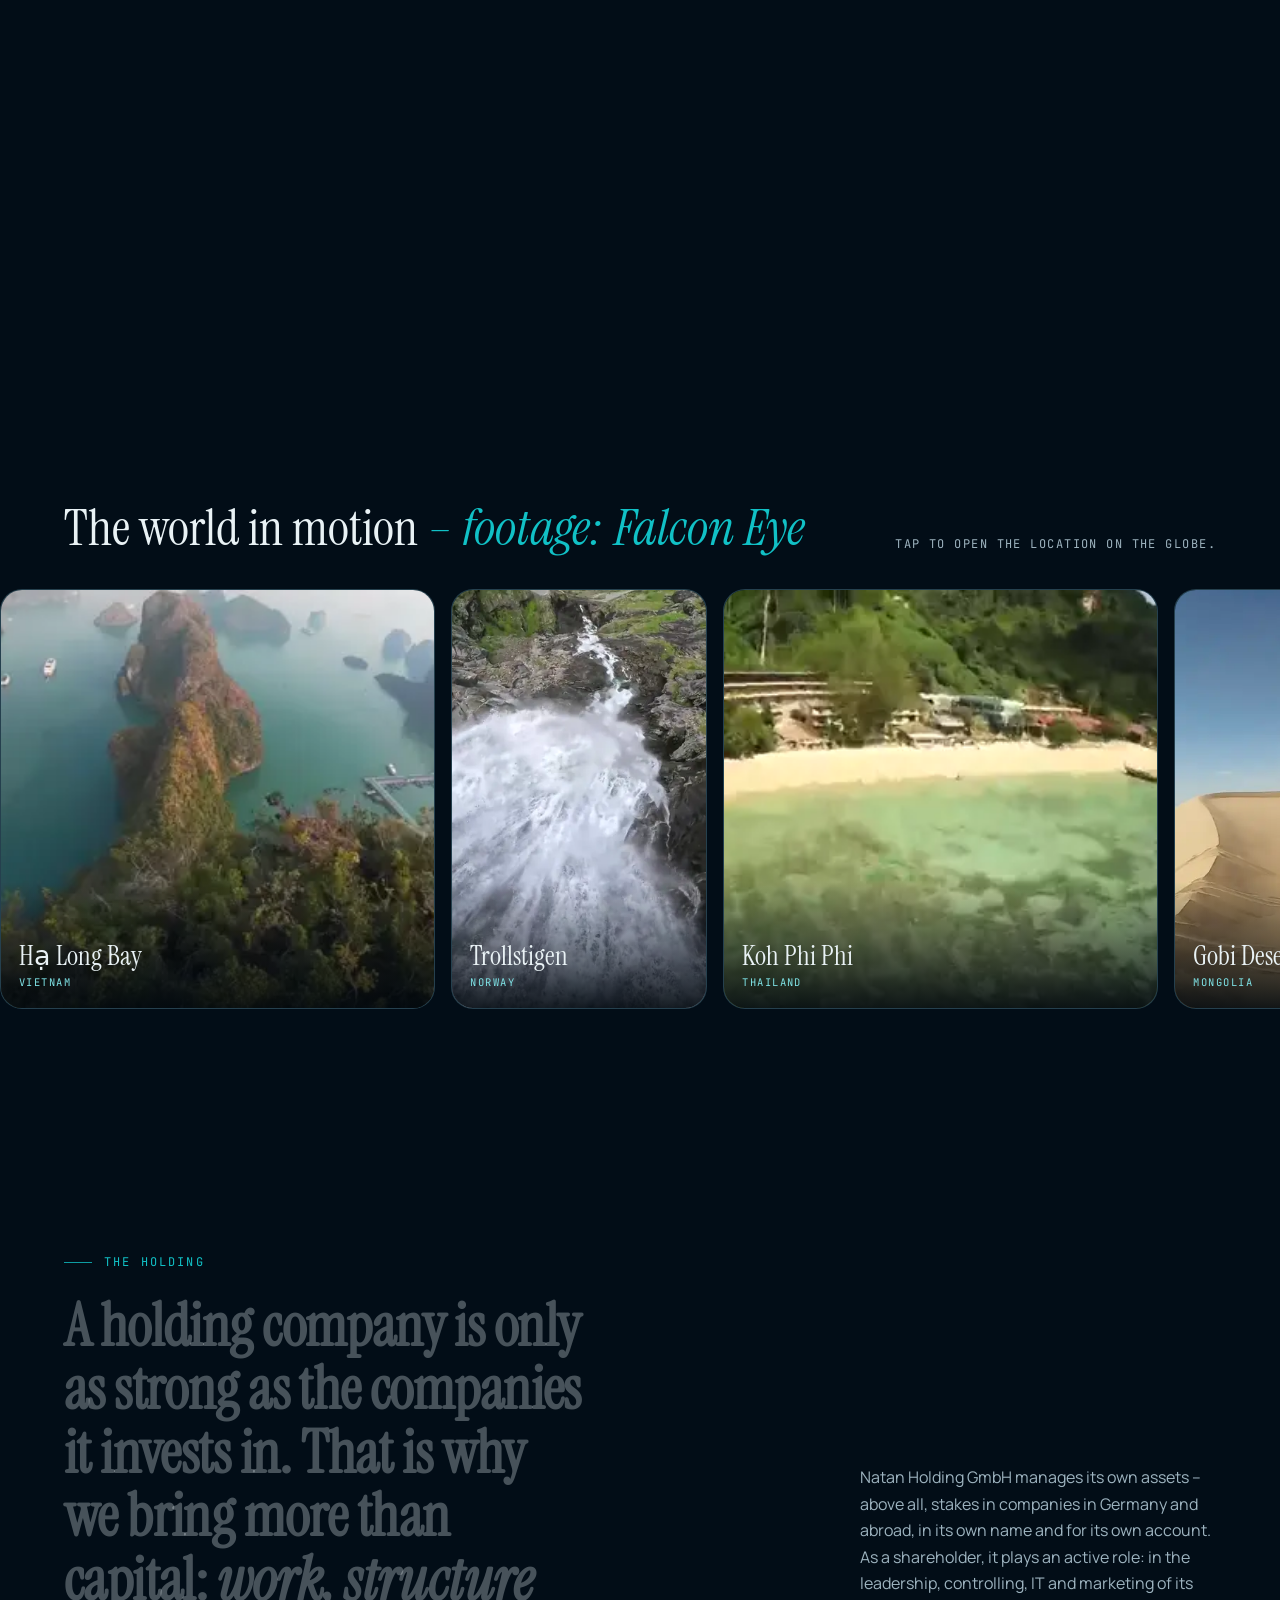
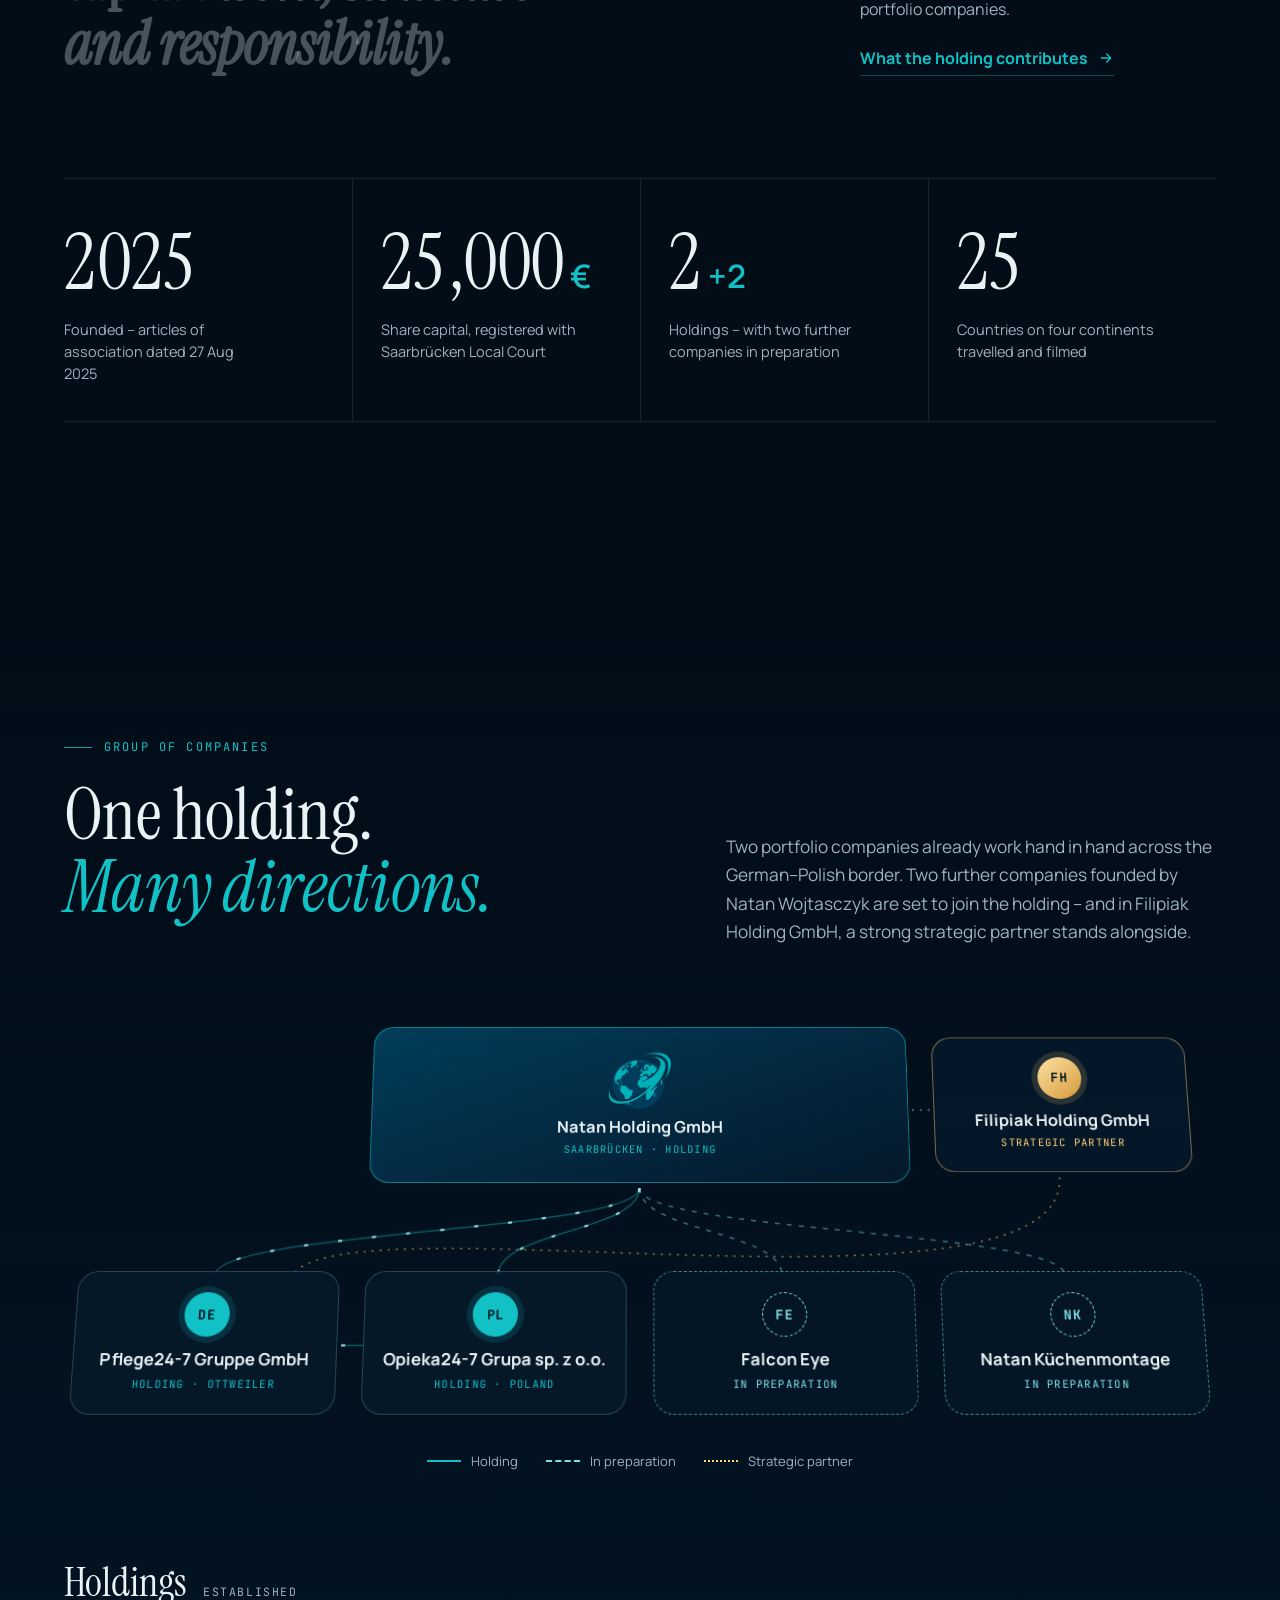
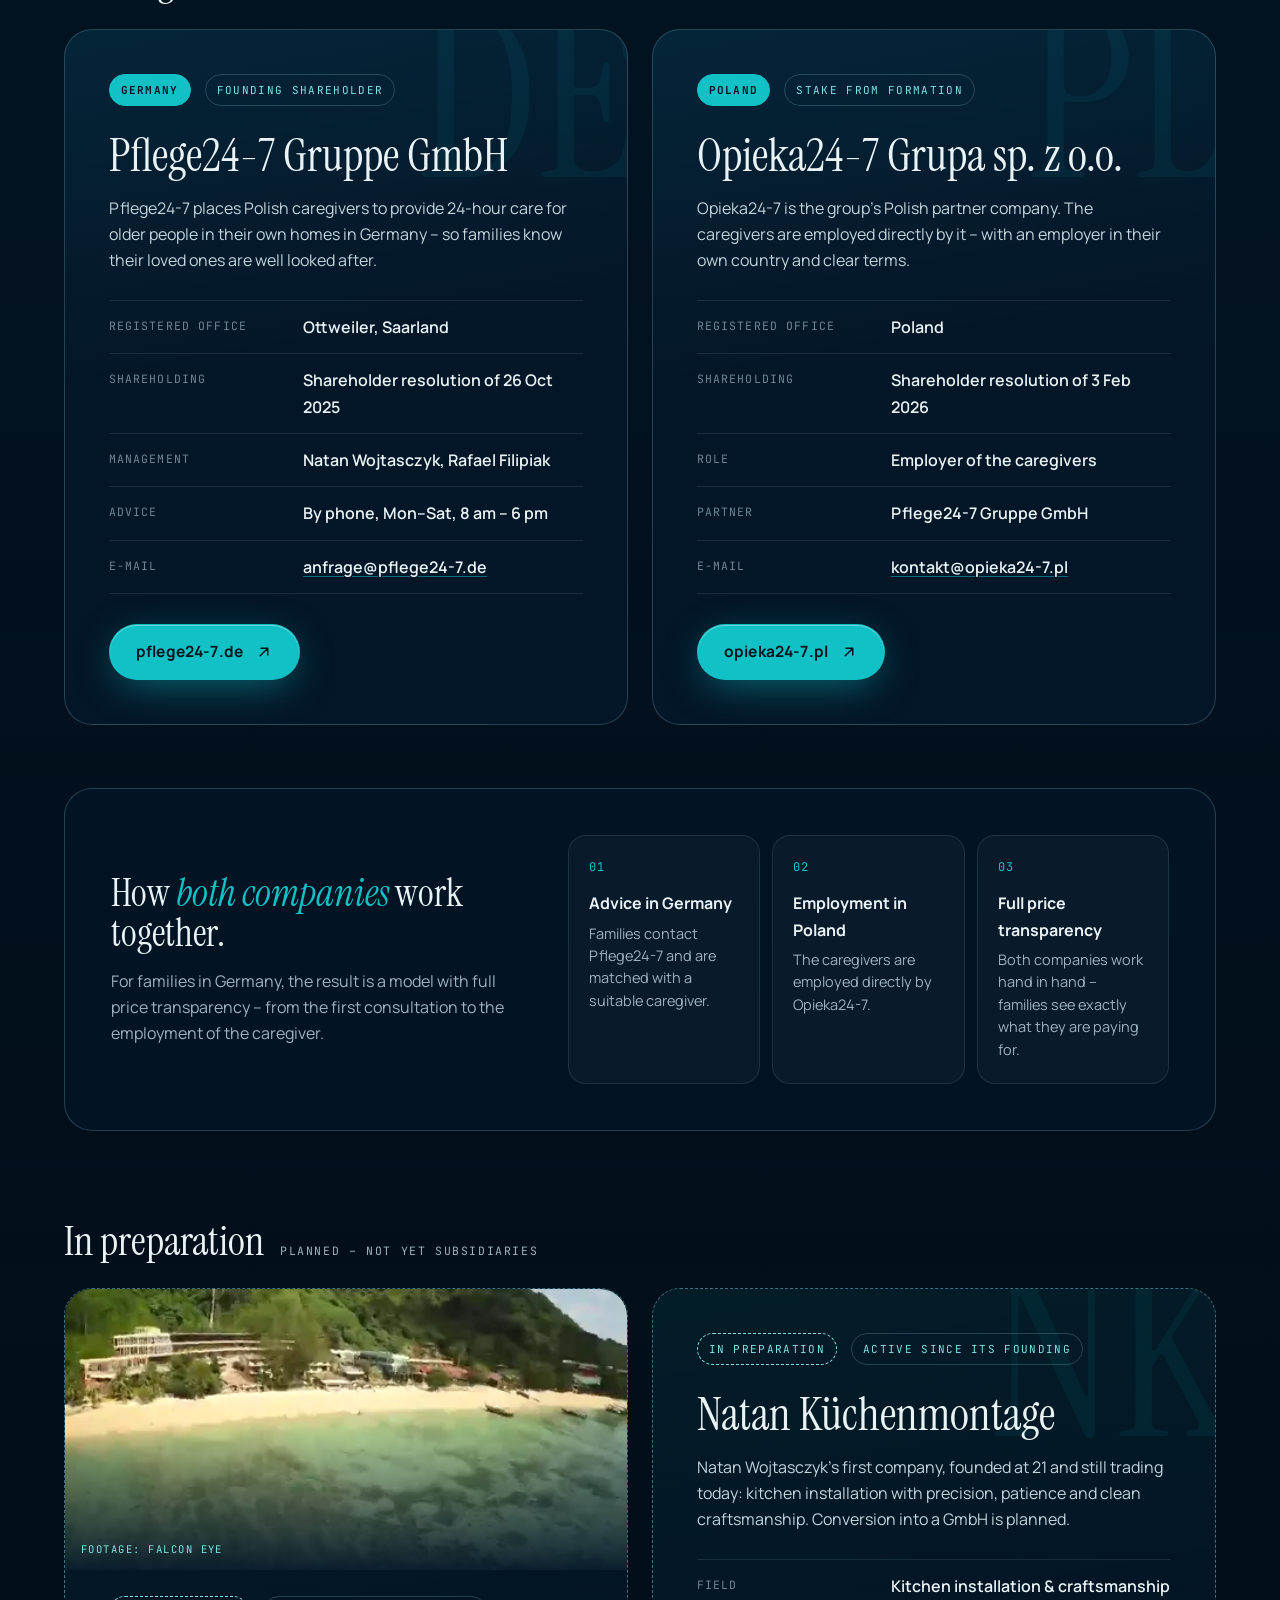
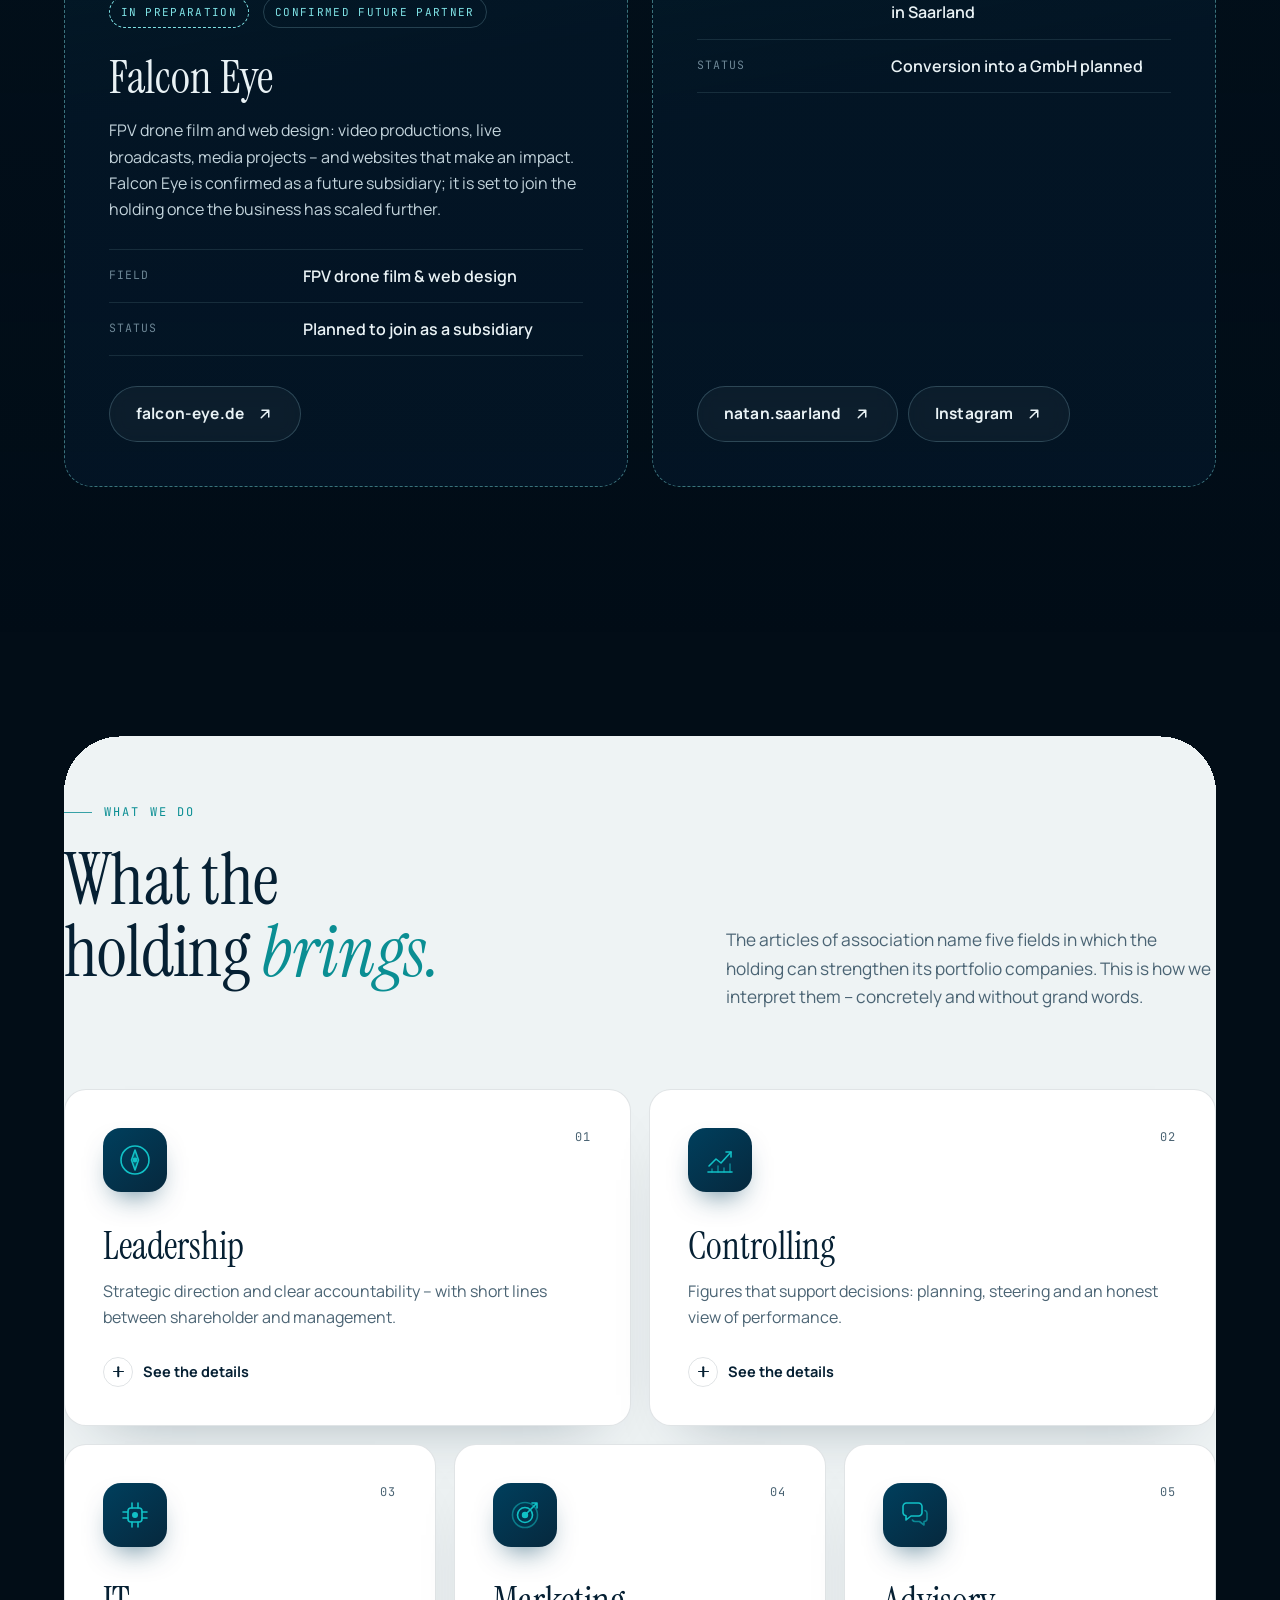
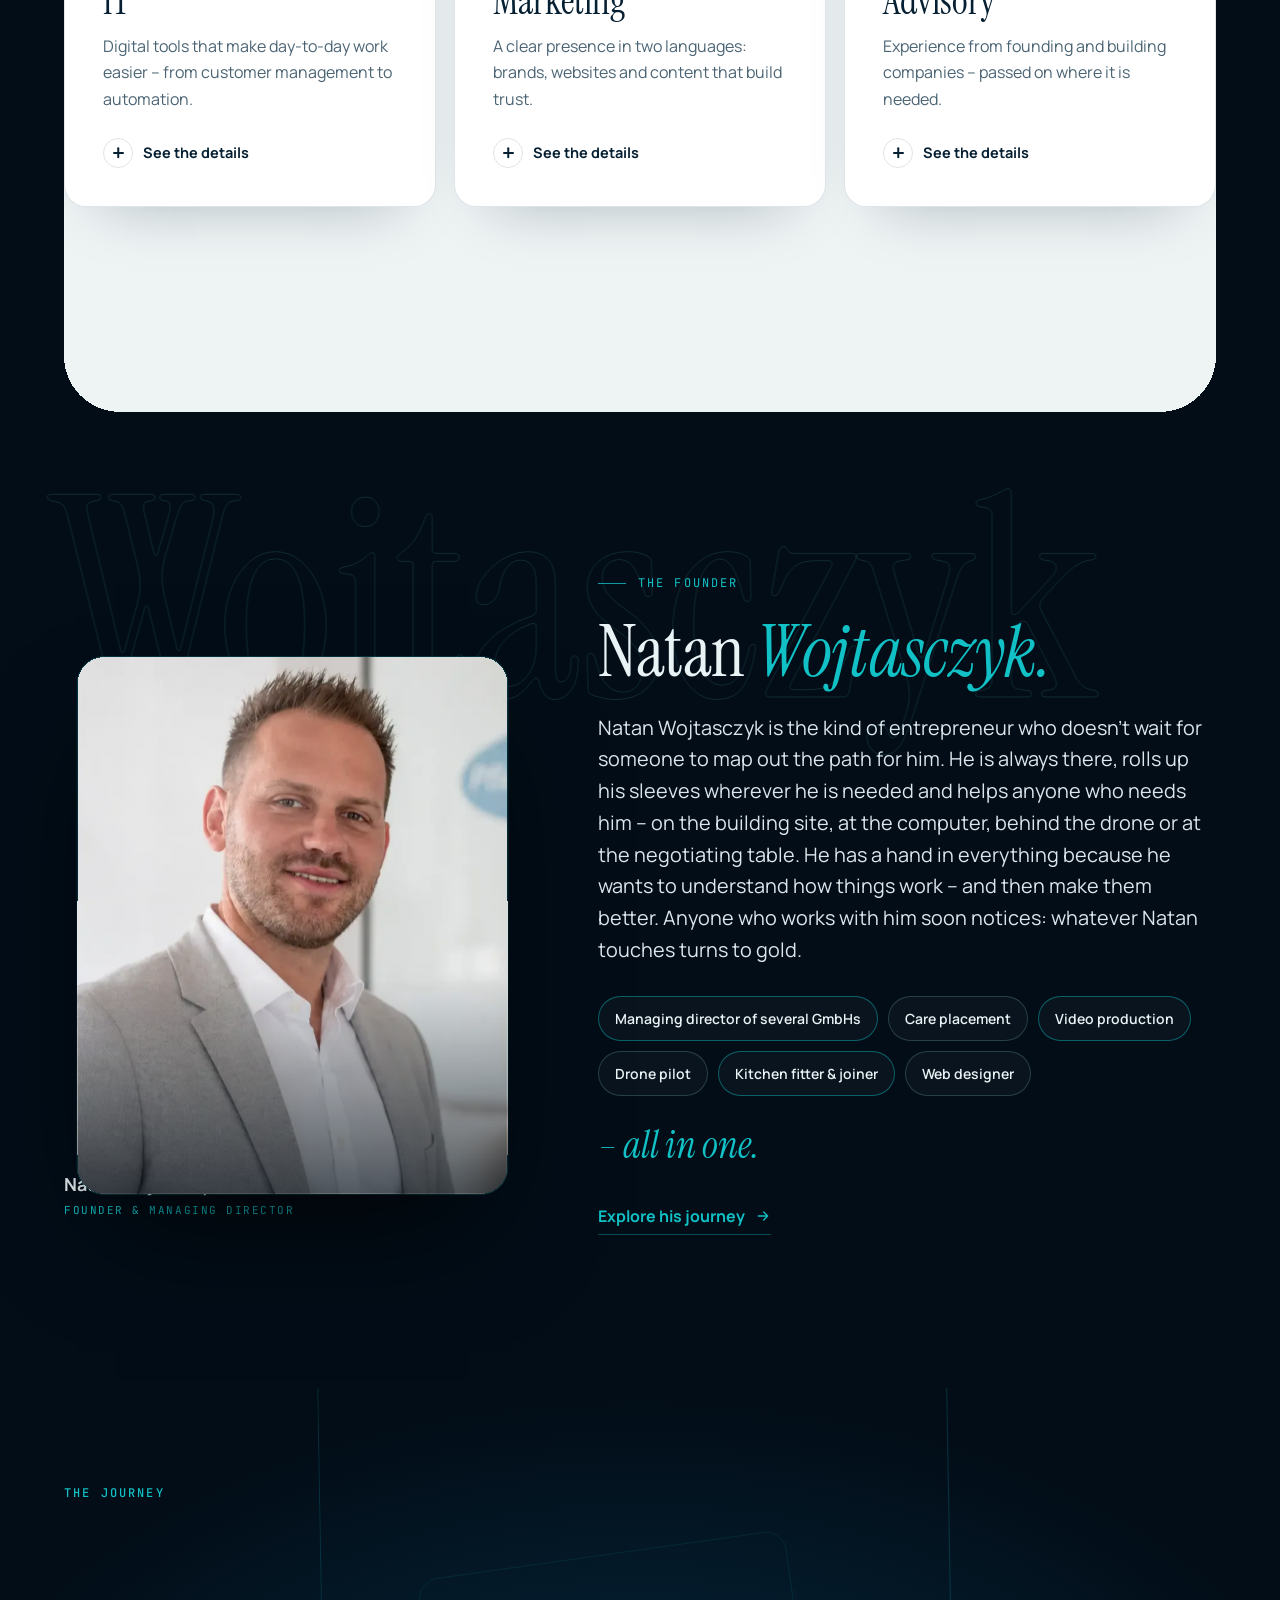
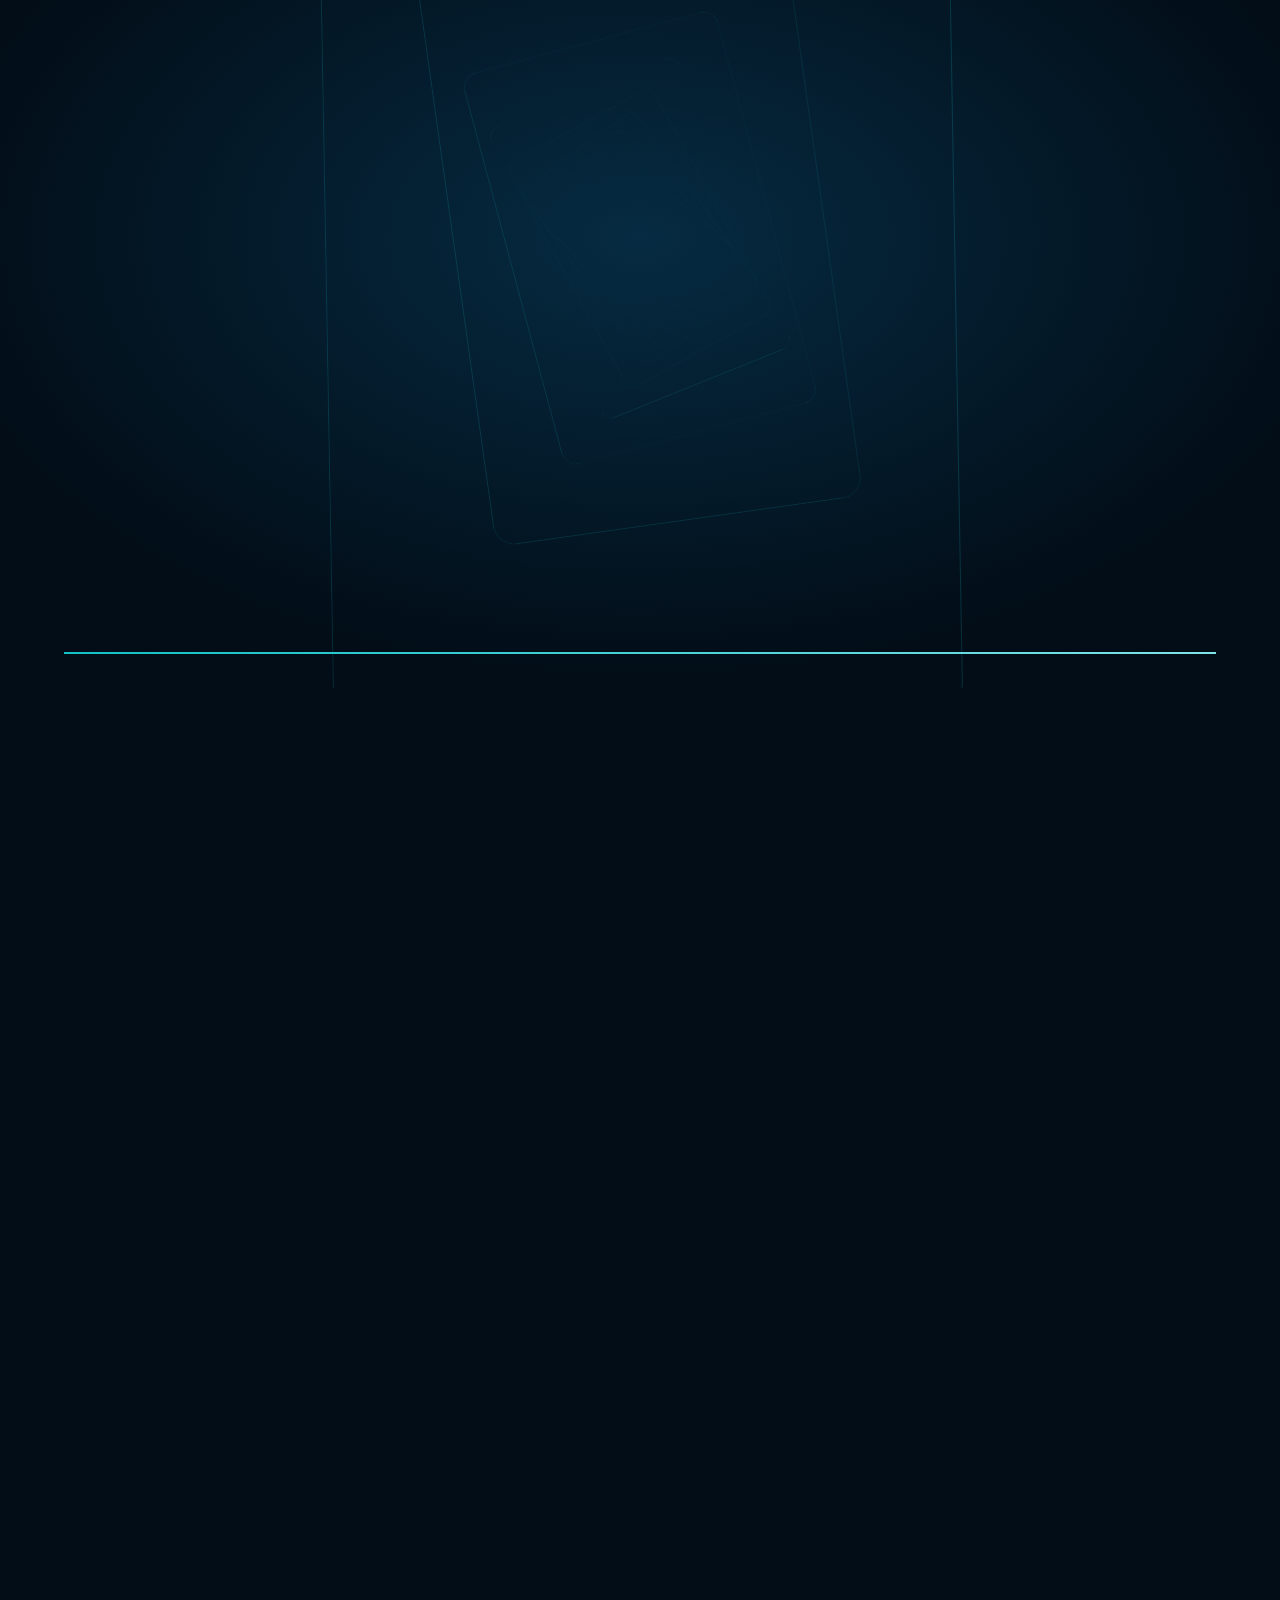
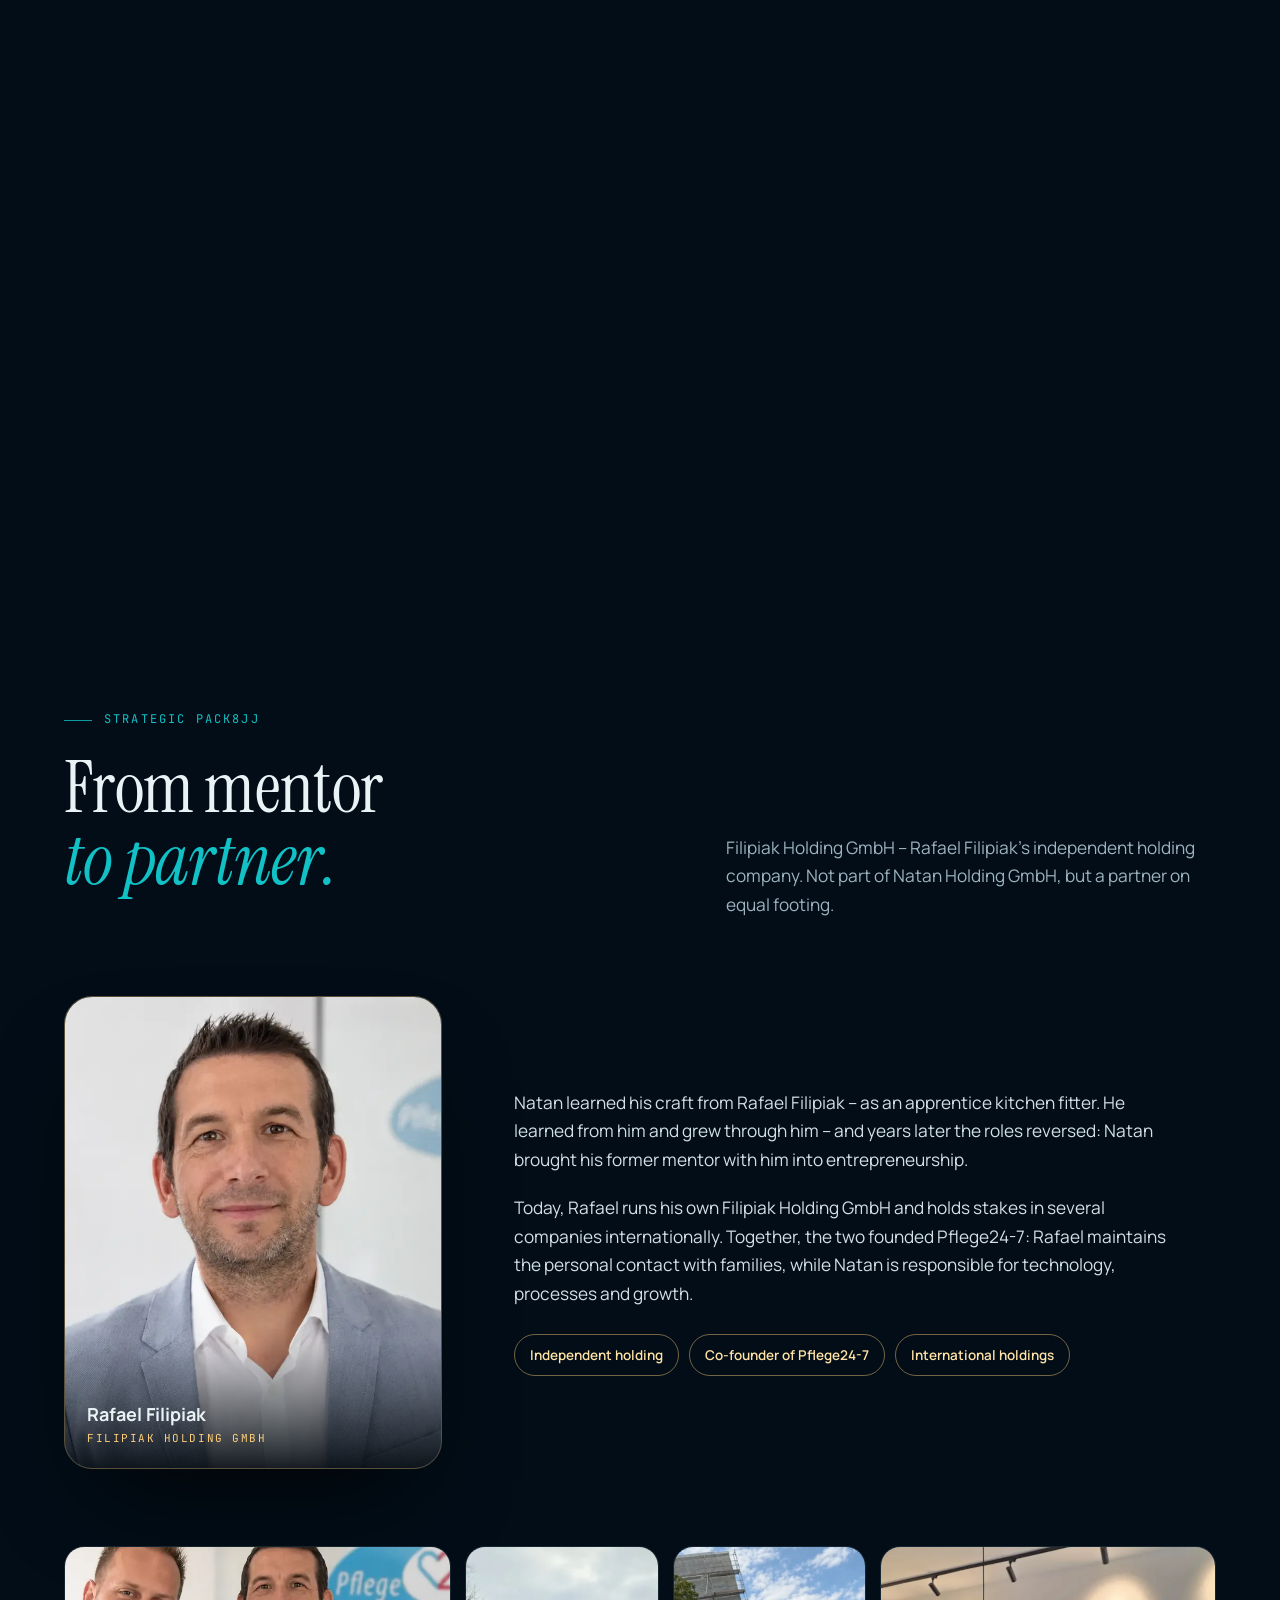
==== commit 82534197: "Cache-Versionen für CSS/JS Co-Authored-By: Claude Opus 5.5 <noreply@anthropic.com> Claude-Session: h" ====
--- a/index.html
+++ b/index.html
@@ -29,7 +29,7 @@
 <link rel="preload" href="fonts/instrument-serif-latin-400-normal.woff2" as="font" type="font/woff2" crossorigin>
 <link rel="preload" href="fonts/instrument-serif-latin-400-italic.woff2" as="font" type="font/woff2" crossorigin>
 <link rel="preload" href="fonts/manrope-latin-wght-normal.woff2" as="font" type="font/woff2" crossorigin>
-<link rel="stylesheet" href="css/style.css">
+<link rel="stylesheet" href="css/style.css?v=1792095854">
 <script>(function(){var d=document.documentElement;d.classList.add('js');var r=matchMedia('(prefers-reduced-motion: reduce)').matches,g=false;try{var c=document.createElement('canvas');g=!!(window.WebGLRenderingContext&&(c.getContext('webgl2')||c.getContext('webgl')))}catch(e){}d.classList.add(g&&!r?'gl':'no-gl');if(r)d.classList.add('rm')})()</script>
 <script type="application/ld+json">
 {
@@ -689,8 +689,8 @@
 <script src="js/gsap.min.js" defer></script>
 <script src="js/ScrollTrigger.min.js" defer></script>
 <script src="js/lenis.min.js" defer></script>
-<script src="js/i18n.js" defer></script>
+<script src="js/i18n.js?v=1792095854" defer></script>
 <script src="js/globe.js" defer></script>
-<script type="module" src="js/app.js"></script>
+<script type="module" src="js/app.js?v=1792095854"></script>
 </body>
 </html>
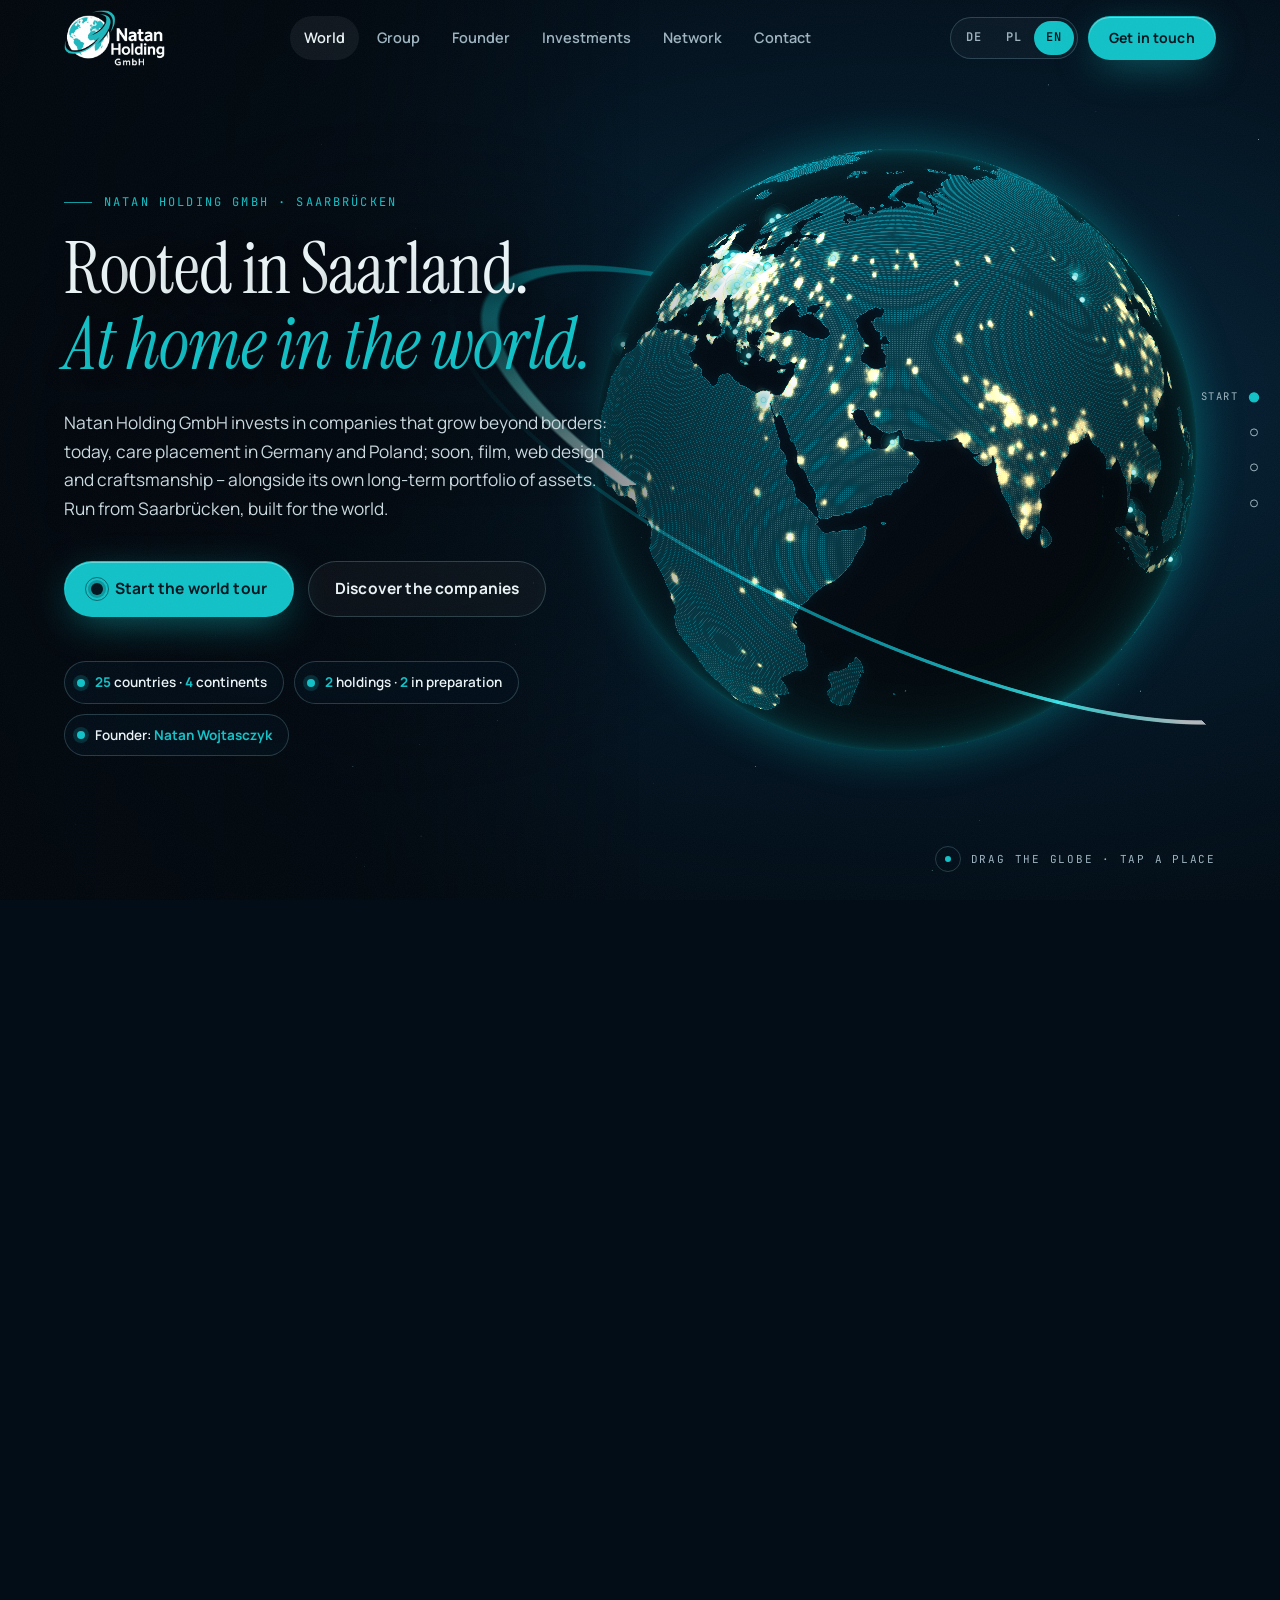
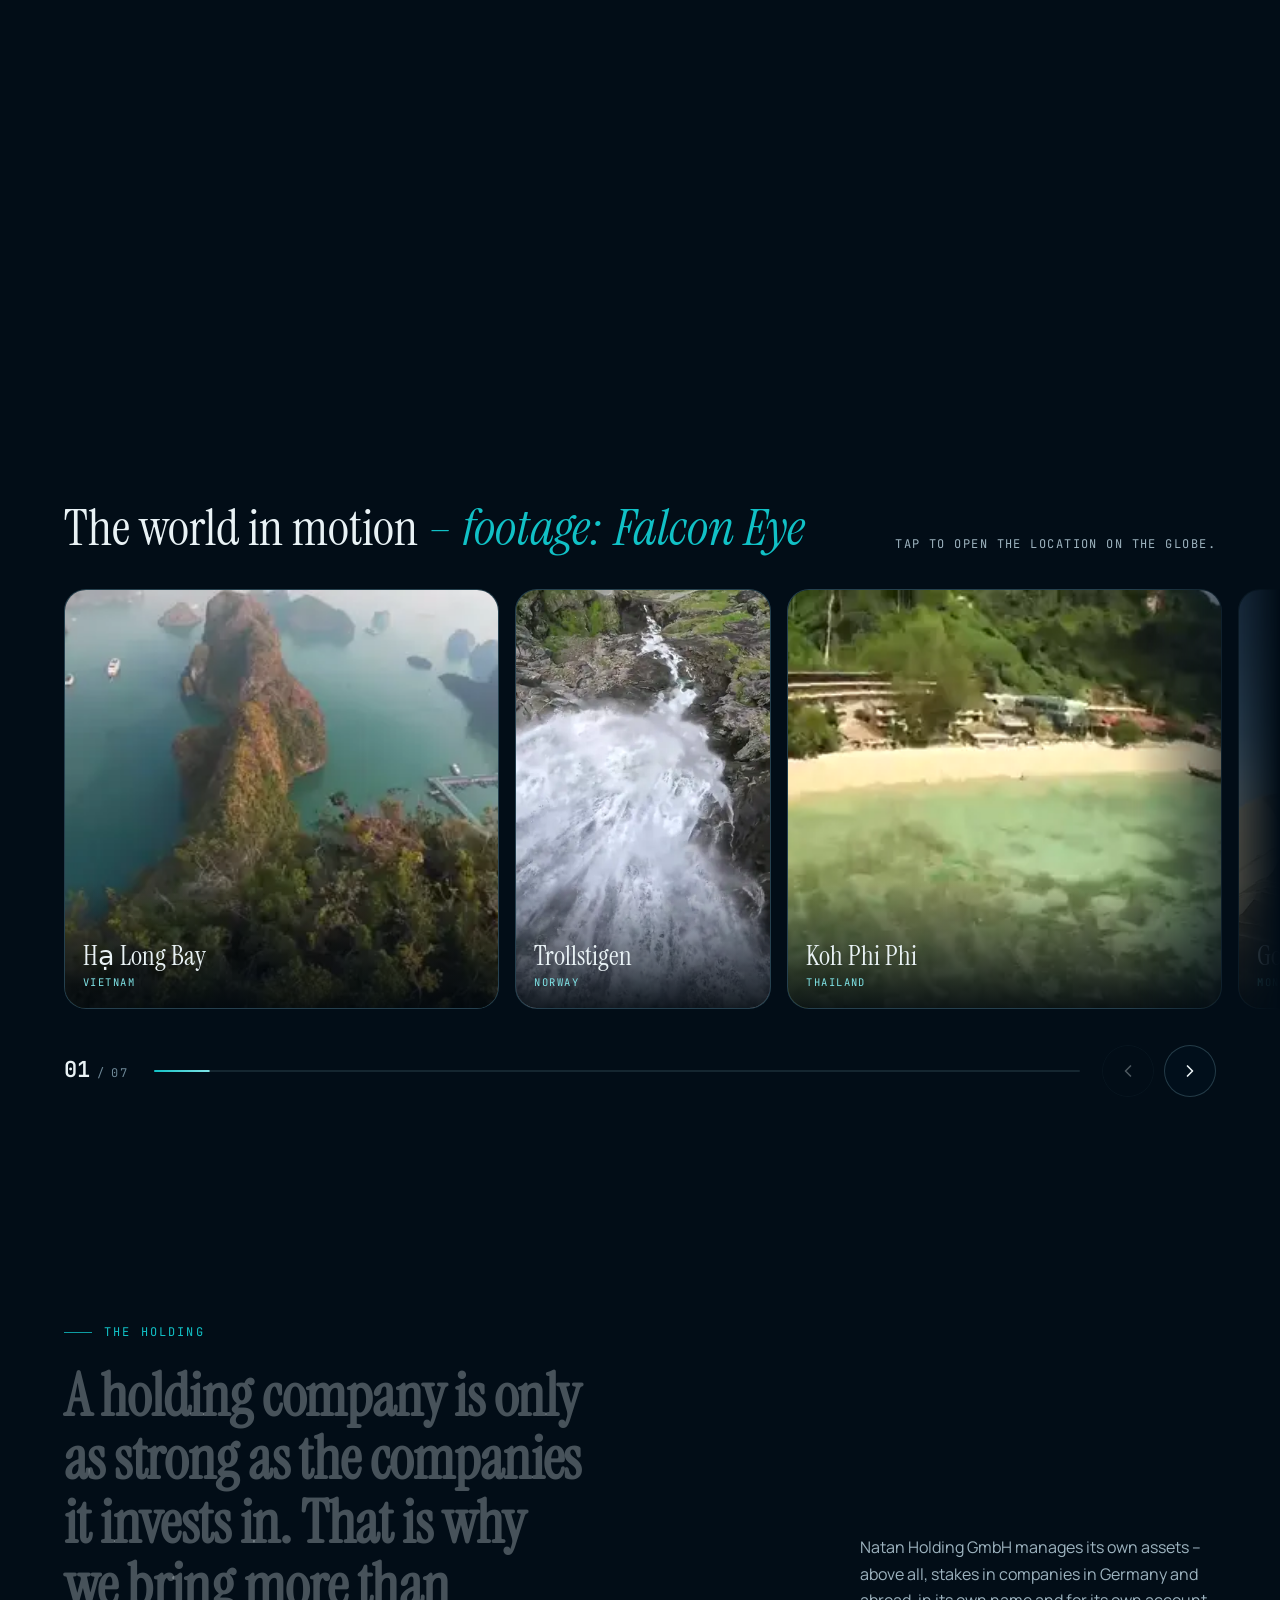
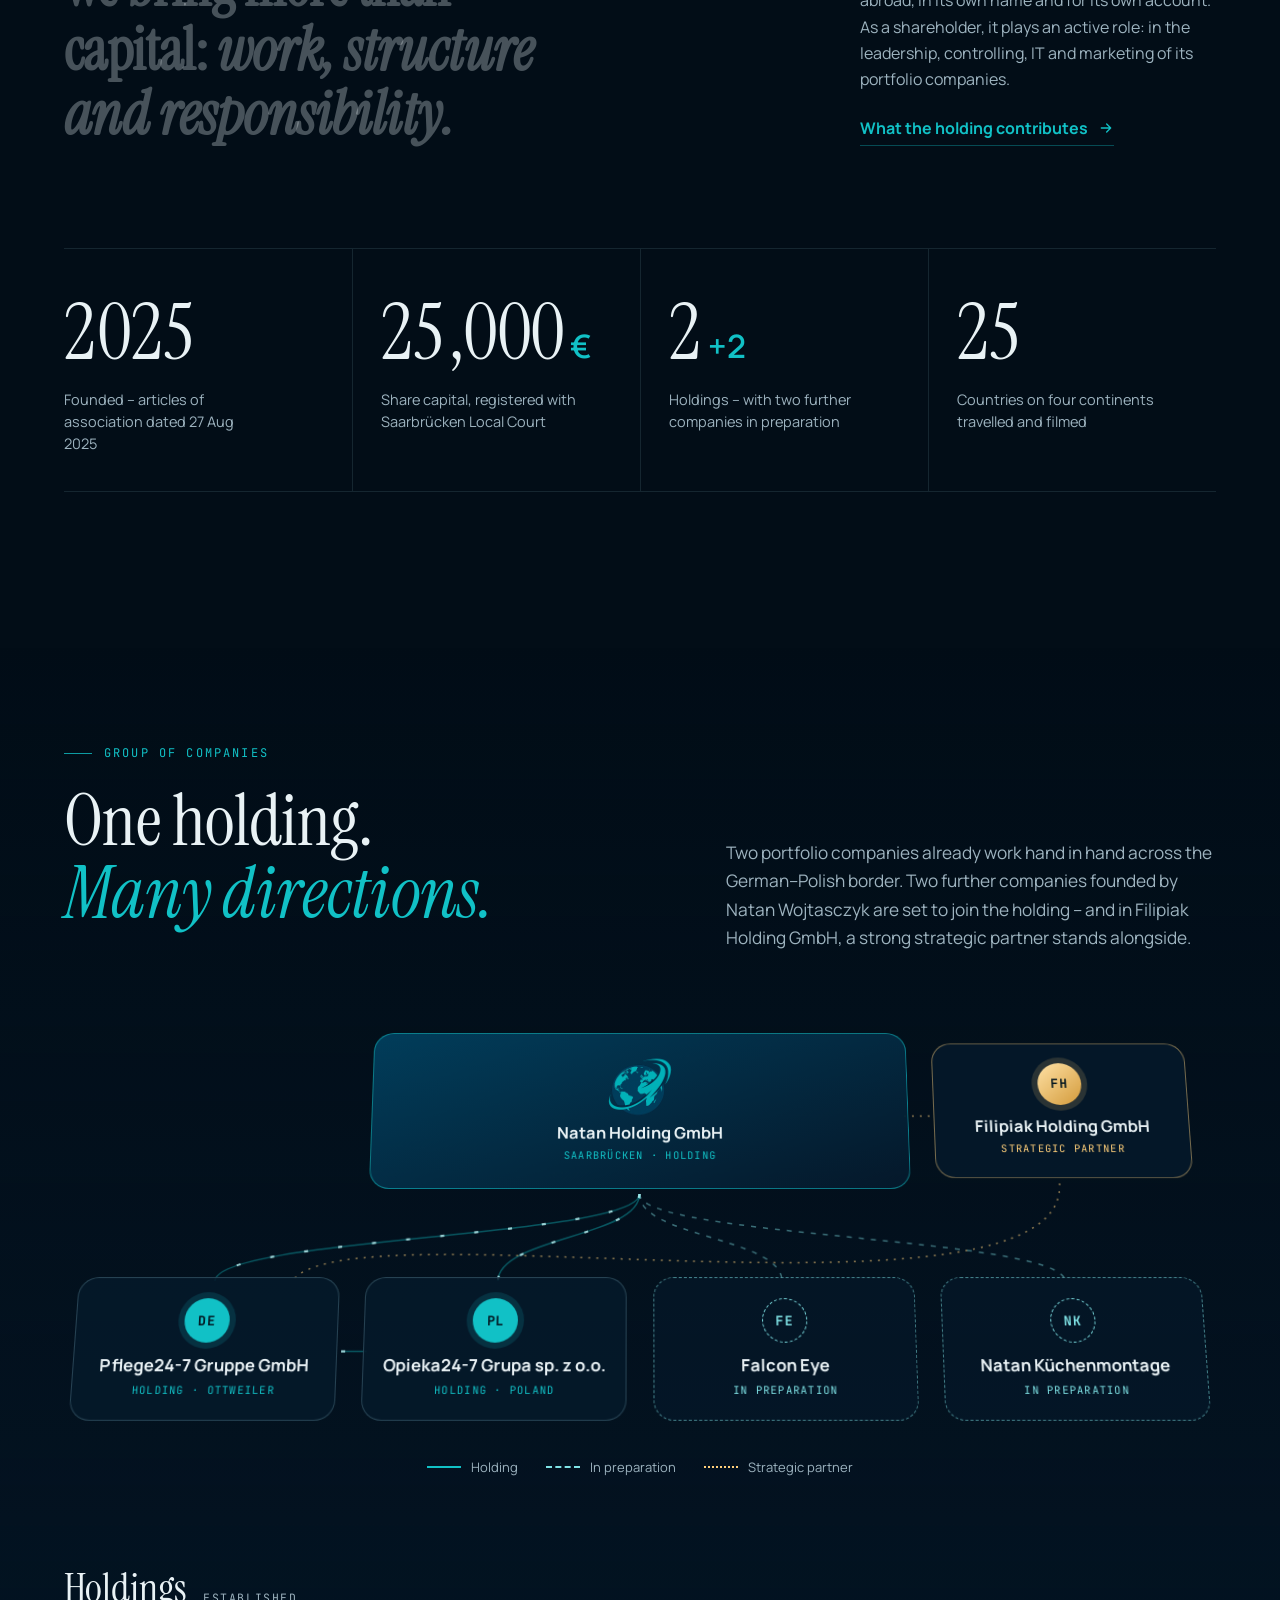
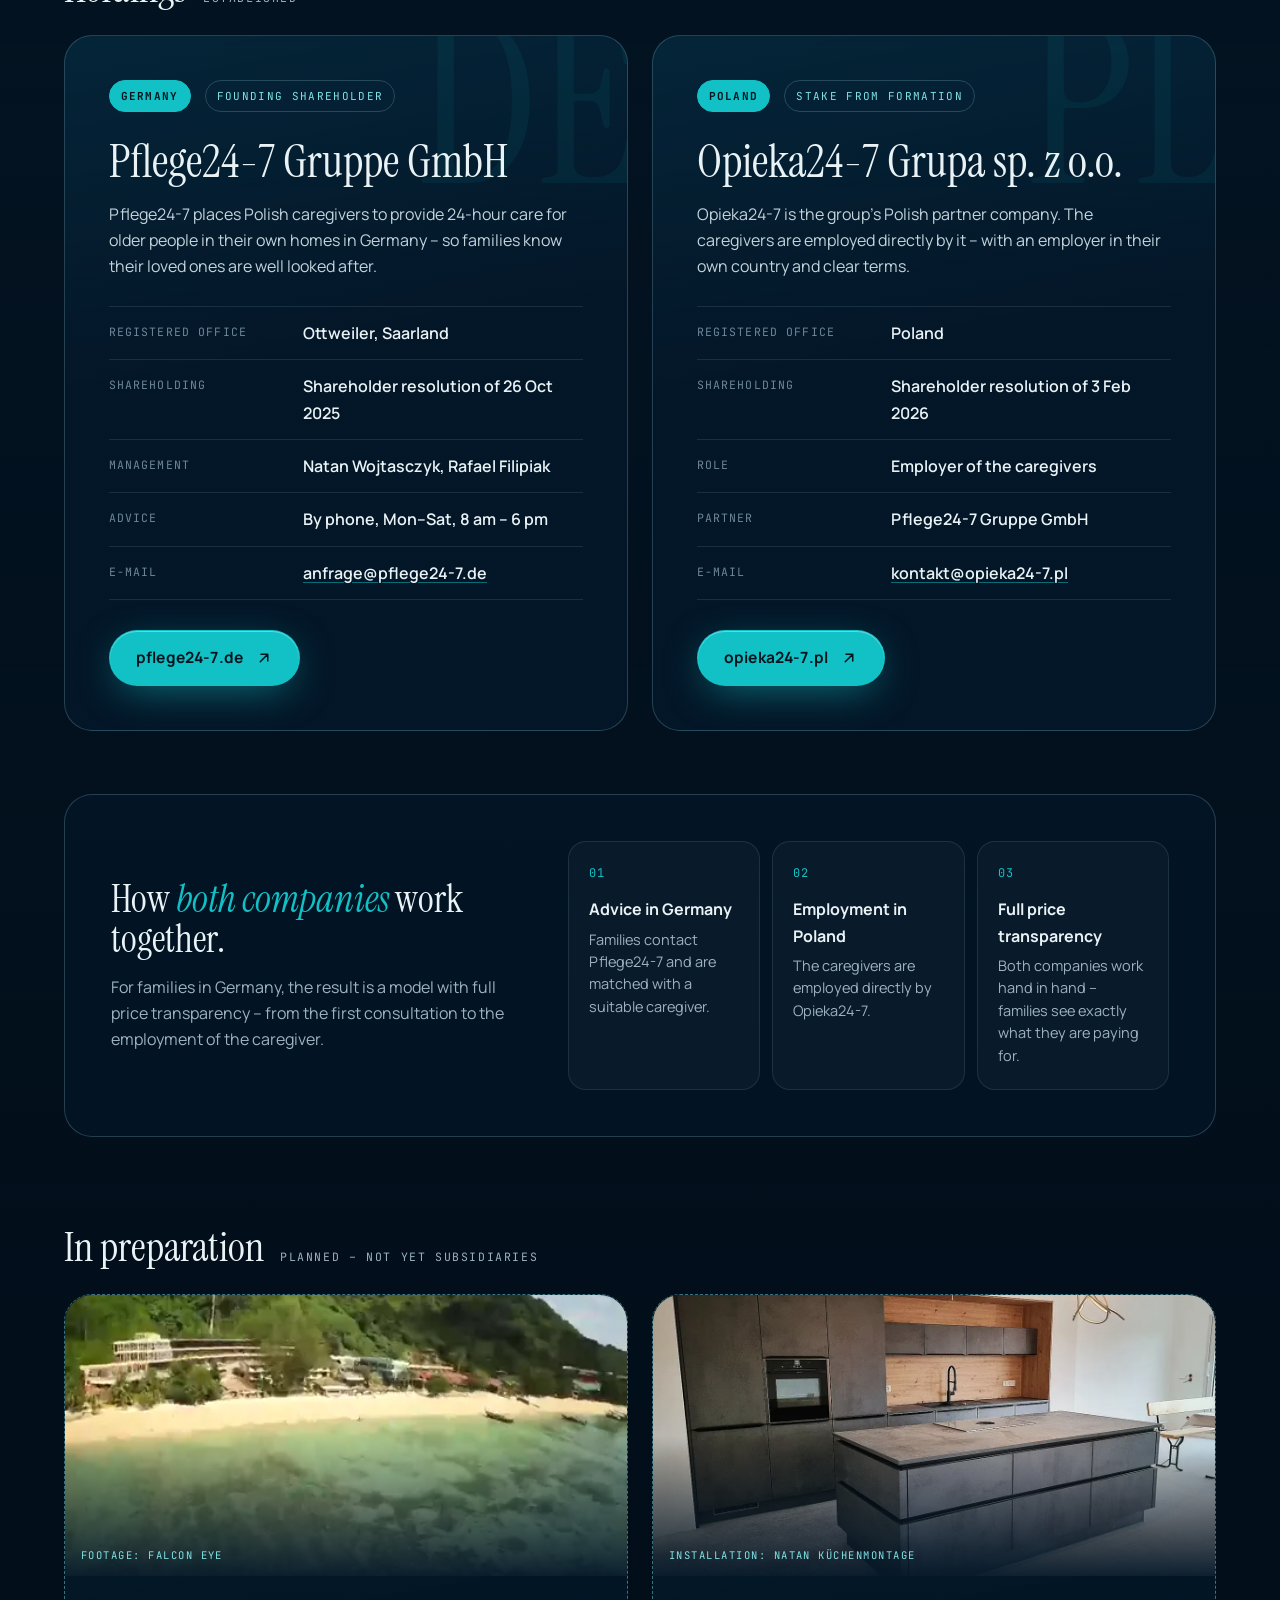
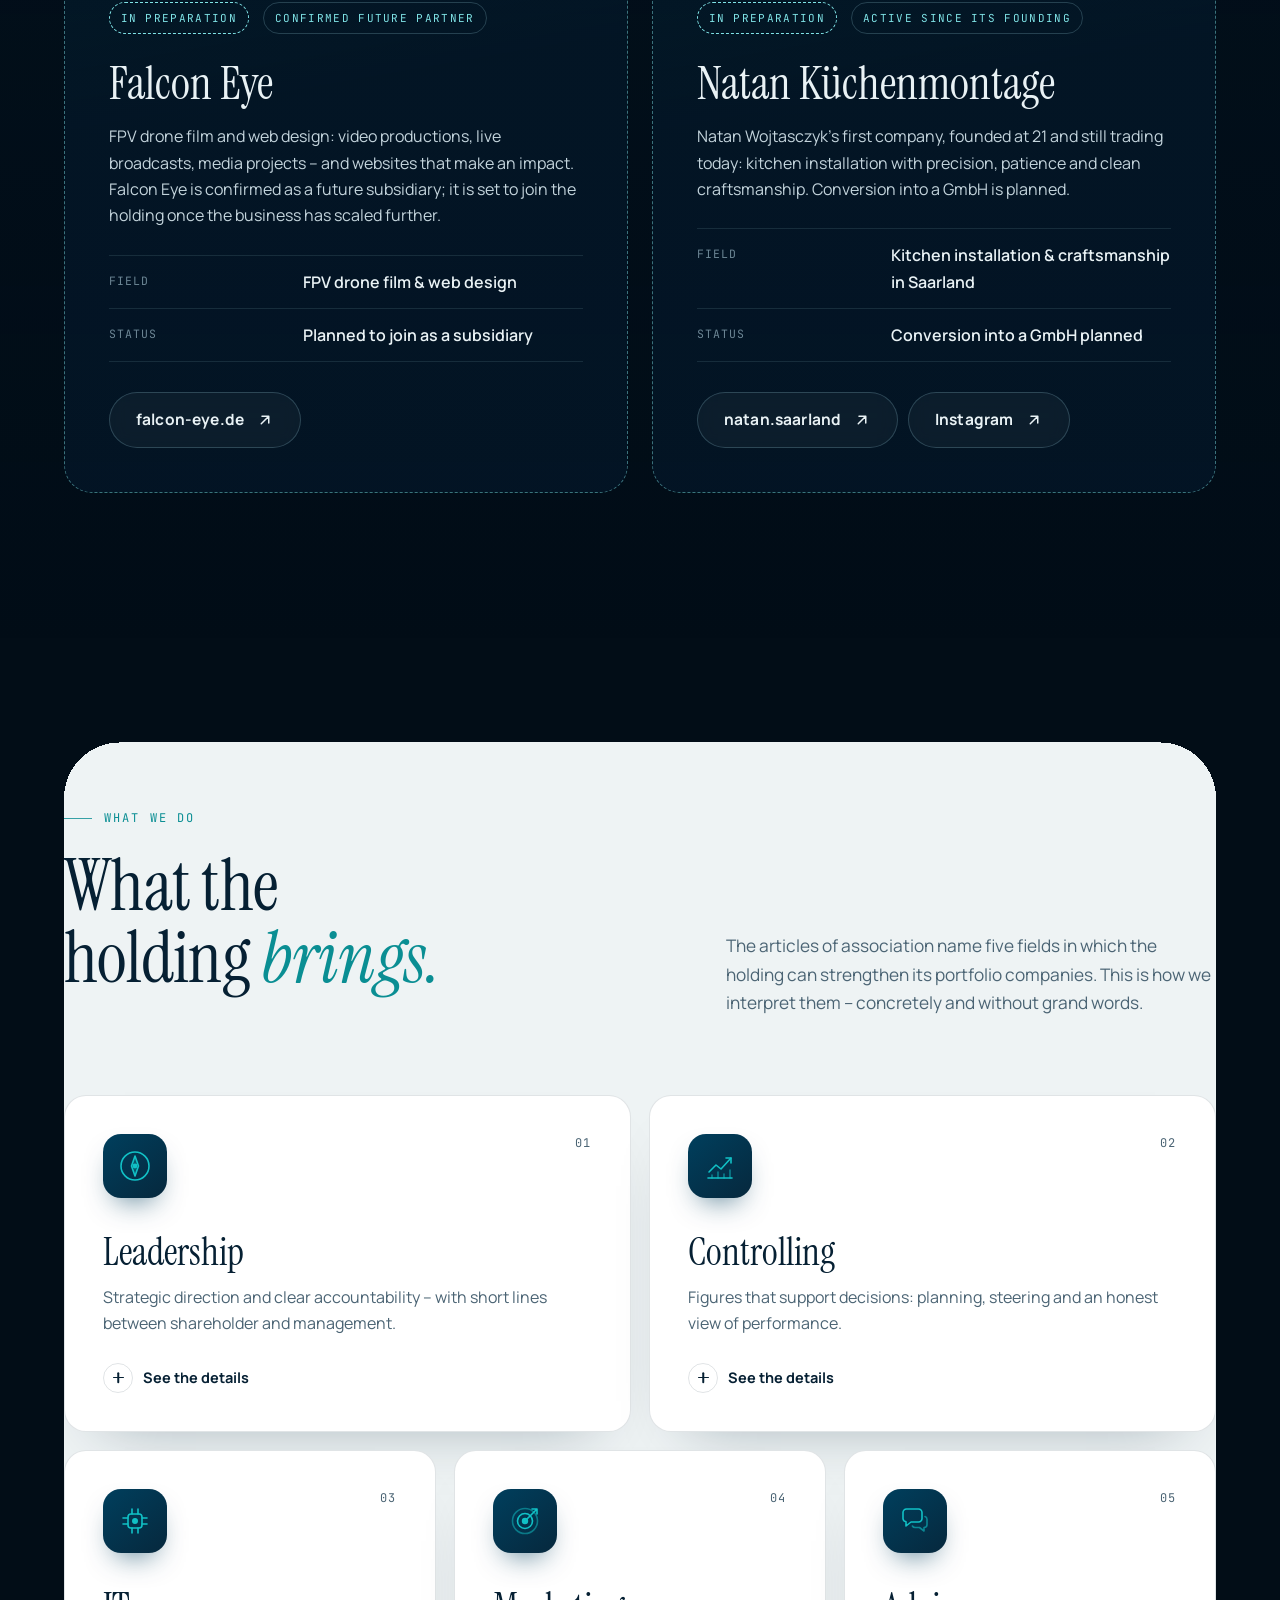
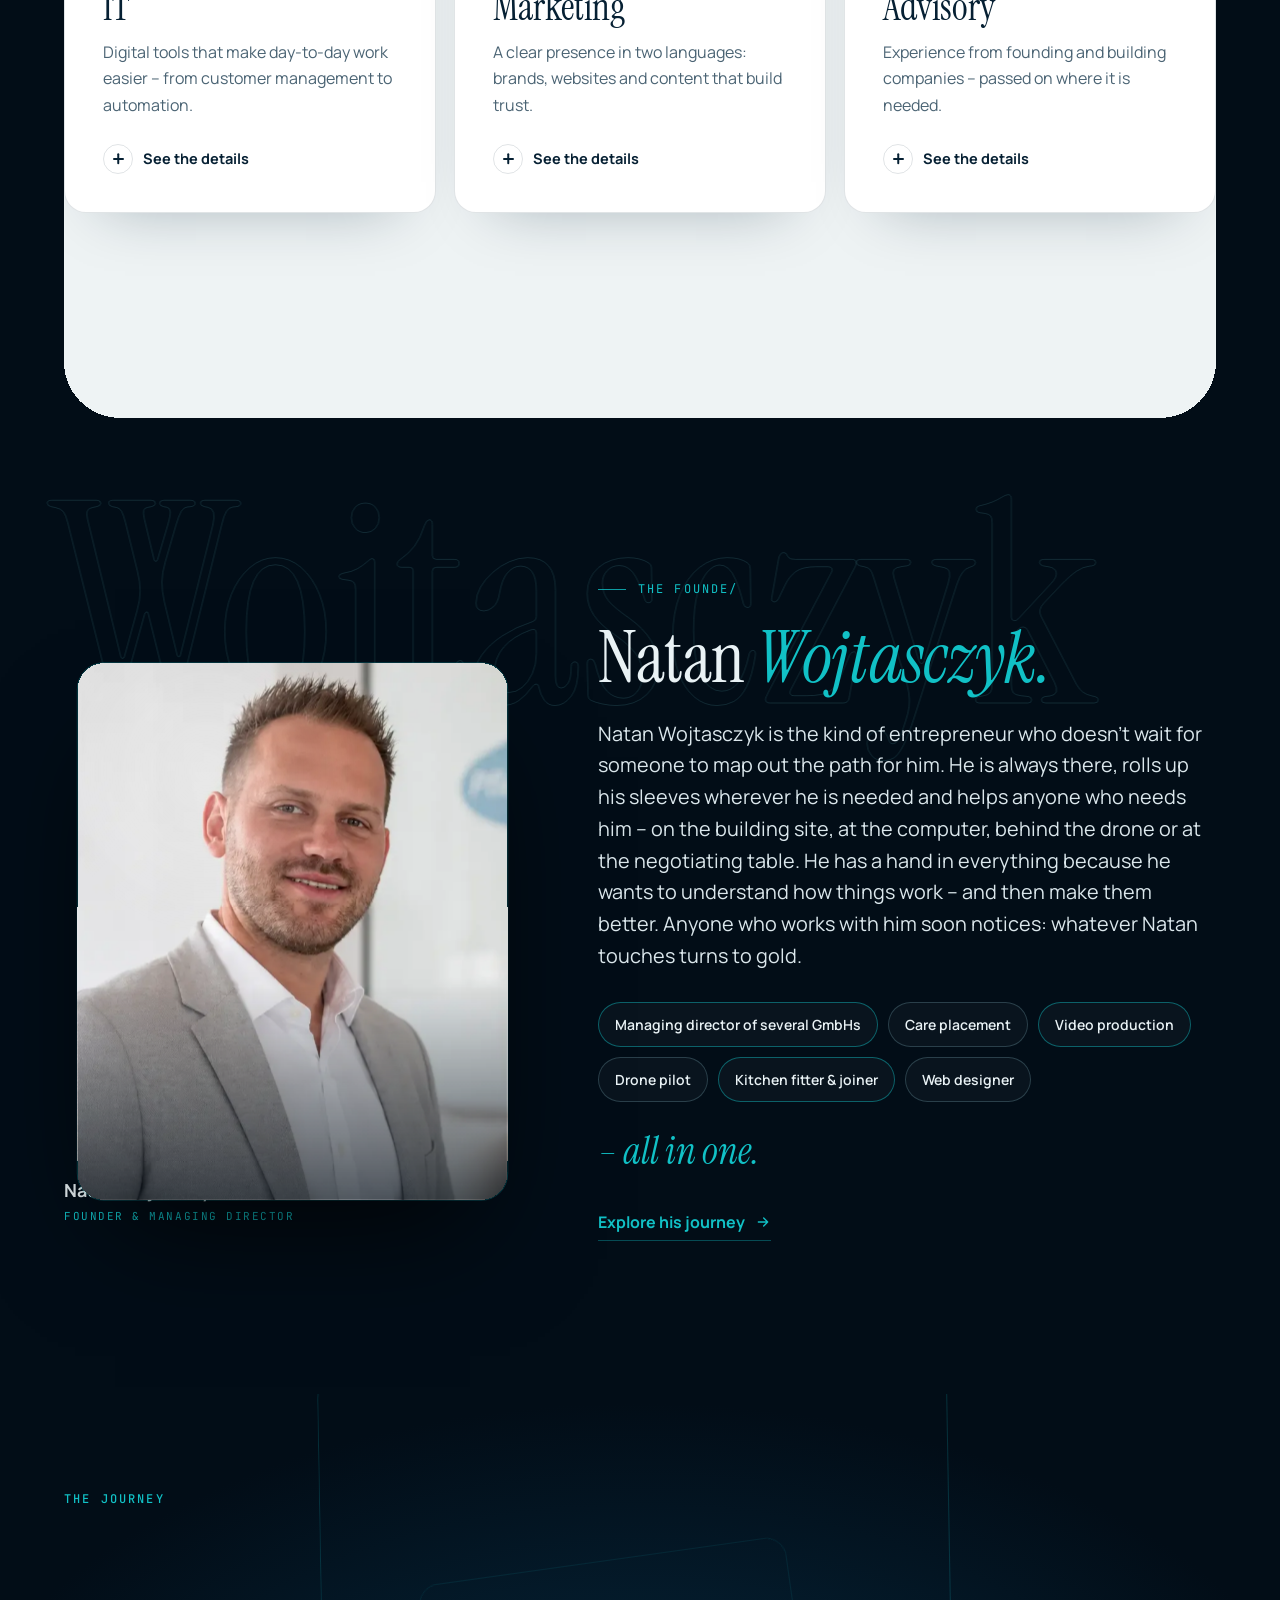
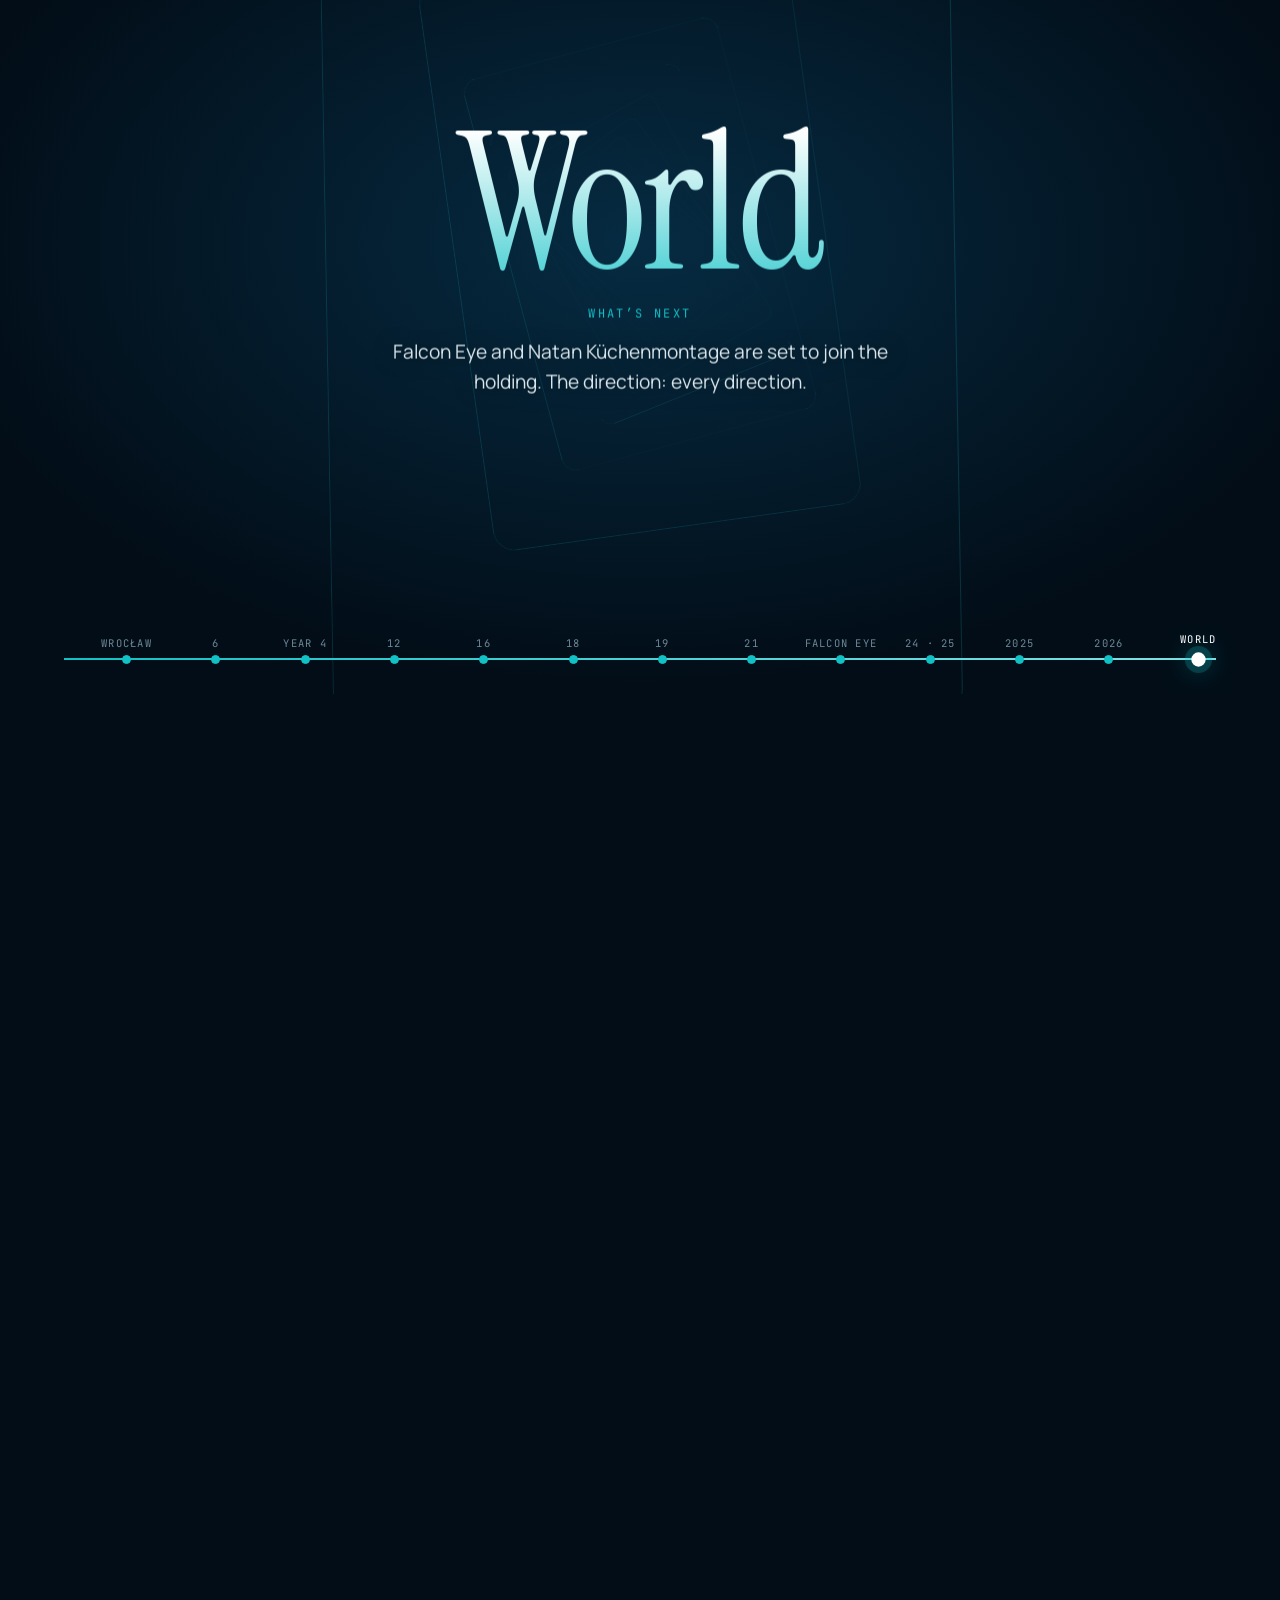
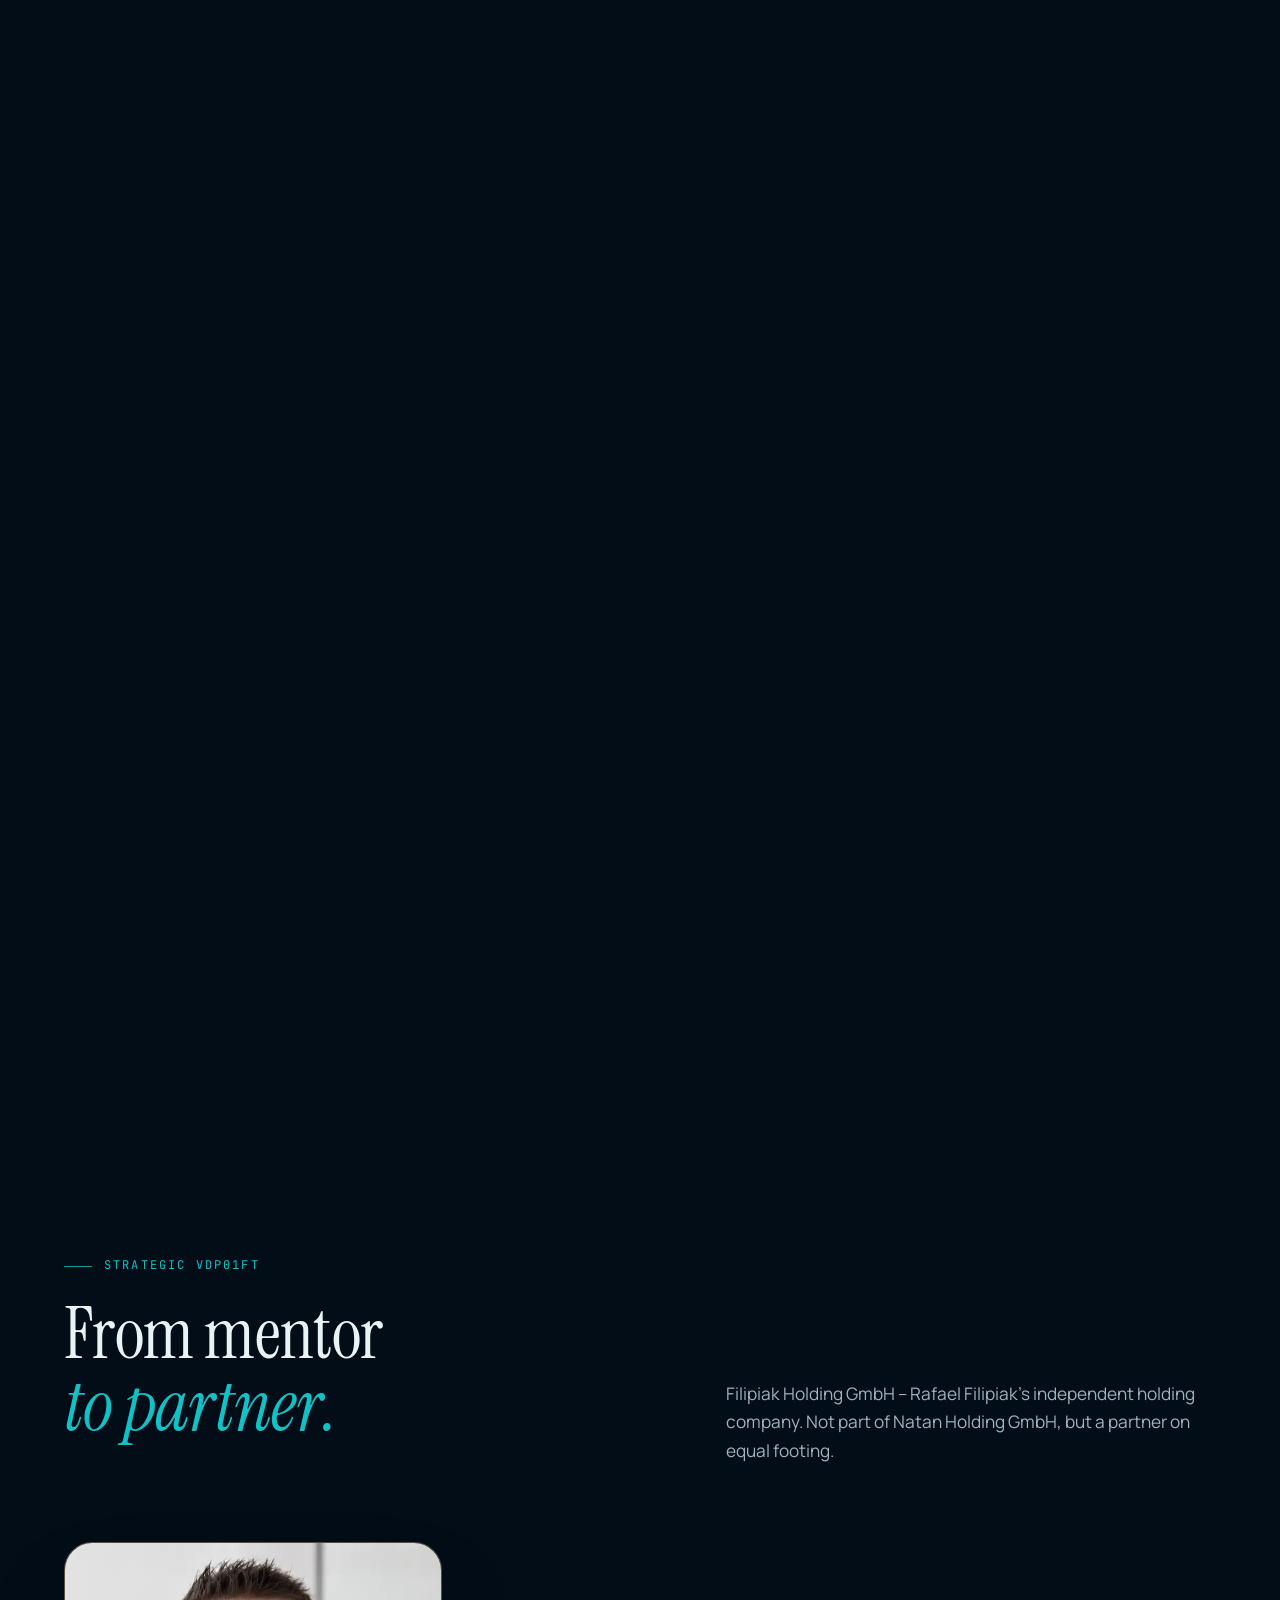
==== commit 801bdae5: "Abschnitt-für-Abschnitt-Überarbeitung: Lesbarkeit, Navigation, neue interaktive Elemente Co-Authored" ====
--- a/index.html
+++ b/index.html
@@ -29,7 +29,7 @@
 <link rel="preload" href="fonts/instrument-serif-latin-400-normal.woff2" as="font" type="font/woff2" crossorigin>
 <link rel="preload" href="fonts/instrument-serif-latin-400-italic.woff2" as="font" type="font/woff2" crossorigin>
 <link rel="preload" href="fonts/manrope-latin-wght-normal.woff2" as="font" type="font/woff2" crossorigin>
-<link rel="stylesheet" href="css/style.css?v=1792095854">
+<link rel="stylesheet" href="css/style.css?v=1792114770">
 <script>(function(){var d=document.documentElement;d.classList.add('js');var r=matchMedia('(prefers-reduced-motion: reduce)').matches,g=false;try{var c=document.createElement('canvas');g=!!(window.WebGLRenderingContext&&(c.getContext('webgl2')||c.getContext('webgl')))}catch(e){}d.classList.add(g&&!r?'gl':'no-gl');if(r)d.classList.add('rm')})()</script>
 <script type="application/ld+json">
 {
@@ -205,6 +205,14 @@
     <button class="tile tile--v" type="button" data-place="mn" data-clip="mongolei"><span class="tile__m"><img src="media/mongolei.webp" alt="" loading="lazy" width="360" height="640"></span><span class="tile__t"><b data-i18n="cMn">Mongolei</b><small data-i18n="cSteppe">Steppe</small></span></button>
     <button class="tile tile--v" type="button" data-place="no" data-clip="norwegen"><span class="tile__m"><img src="media/norwegen.webp" alt="" loading="lazy" width="360" height="640"></span><span class="tile__t"><b data-i18n="cNo">Norwegen</b><small data-i18n="cFjell">Fjell</small></span></button>
   </div>
+  <div class="wrap reel__ctl">
+    <span class="reel__count" aria-hidden="true"><b>01</b><i>/</i><span>07</span></span>
+    <div class="reel__prog" aria-hidden="true"><i></i></div>
+    <div class="reel__btns">
+      <button class="rbtn" type="button" data-reel="-1" aria-label="Vorheriger Ort" data-i18n-attr="aria-label:prevPlace"><svg viewBox="0 0 24 24" fill="none" stroke="currentColor" stroke-width="2" stroke-linecap="round" stroke-linejoin="round" aria-hidden="true"><path d="M15 6l-6 6 6 6"/></svg></button>
+      <button class="rbtn" type="button" data-reel="1" aria-label="Nächster Ort" data-i18n-attr="aria-label:nextPlace"><svg viewBox="0 0 24 24" fill="none" stroke="currentColor" stroke-width="2" stroke-linecap="round" stroke-linejoin="round" aria-hidden="true"><path d="M9 6l6 6-6 6"/></svg></button>
+    </div>
+  </div>
 </section>
 
 <!-- ============ HOLDING: Statement + Zahlen ============ -->
@@ -325,6 +333,7 @@
         <a class="btn btn--ghost mag" href="https://falcon-eye.de" target="_blank" rel="noopener"><span>falcon-eye.de</span><svg viewBox="0 0 24 24" fill="none" stroke="currentColor" stroke-width="2" stroke-linecap="round" stroke-linejoin="round" aria-hidden="true"><path d="M7 17 17 7M8 7h9v9"/></svg><span class="sr-only" data-i18n="newTab">(öffnet in neuem Tab)</span></a>
       </article>
       <article class="co co--plan tilt" id="kueche" data-cc="NK" data-rv style="--d:.1s">
+        <div class="co__media co__media--img"><img src="img/nk-kueche.webp" alt="Von Natan Küchenmontage montierte Küche in Betonoptik mit Kochinsel" loading="lazy" width="1200" height="600"><span class="co__media-l" data-i18n="nkMediaL">Montage: Natan Küchenmontage</span></div>
         <div class="co__head"><span class="tag tag--plan" data-i18n="gPlan">In Vorbereitung</span><span class="tag" data-i18n="nkTag">Seit der Gründung aktiv</span></div>
         <h3>Natan Küchenmontage</h3>
         <p data-i18n="nkText">Die erste Firma von Natan Wojtasczyk, gegründet mit 21 und bis heute am Markt: Küchenmontage mit Präzision, Geduld und sauberem Handwerk. Geplant ist die Umwandlung in eine GmbH.</p>
@@ -474,7 +483,7 @@
         <li class="st st--last"><b class="st__big" data-i18n="l13b">Welt</b><span class="st__k" data-i18n="l13k">Als Nächstes</span><p data-i18n="l13">Falcon Eye und Natan Küchenmontage sollen unter das Dach der Holding. Die Richtung: in alle Richtungen.</p></li>
       </ol>
     </div>
-    <div class="life__bar" aria-hidden="true"><i></i></div>
+    <div class="life__bar" aria-hidden="true"><i></i><div class="life__marks"></div></div>
   </div>
 </section>
 
@@ -557,7 +566,7 @@
       <p class="lede" data-rv data-i18n="nzLede">Wo Natan Wojtasczyk unterwegs war, sind Kontakte geblieben: von der Dominikanischen Republik bis Bali, von Vietnam bis Norwegen, von Teneriffa bis Dubai, von Ägypten bis Bangkok. Keine Visitenkarten im Schuhkarton – sondern Menschen, die man auch um Mitternacht anrufen kann.</p>
     </div>
     <div class="netz__clocks" data-rv>
-      <p class="netz__cap"><span class="netz__live" aria-hidden="true"></span><span data-i18n="nzClk">Jetzt gerade – irgendwo ist immer jemand wach.</span></p>
+      <p class="netz__cap"><span class="netz__live" aria-hidden="true"></span><span data-i18n="nzClk">Jetzt gerade – irgendwo ist immer jemand wach.</span></p><div class="nmap" aria-hidden="true"><canvas></canvas><div class="nmap__lg"><span class="d" data-i18n="nzDay">Tag</span><span class="n" data-i18n="nzNight">Nacht</span><span class="s" data-i18n="nzSun">Sonnenstand live</span></div></div>
       <div class="netz__grid" role="list"><button class="nclk" type="button" data-place="do" data-tz="America/Santo_Domingo"><i class="nclk__s" aria-hidden="true"></i><b class="nclk__t">--:--</b><span class="nclk__c" data-i18n="ncDo">Santo Domingo</span></button><button class="nclk" type="button" data-place="ic" data-tz="Atlantic/Canary"><i class="nclk__s" aria-hidden="true"></i><b class="nclk__t">--:--</b><span class="nclk__c" data-i18n="ncIc">Teneriffa</span></button><button class="nclk" type="button" data-place="sb" data-tz="Europe/Berlin"><i class="nclk__s" aria-hidden="true"></i><b class="nclk__t">--:--</b><span class="nclk__c" data-i18n="ncSb">Saarbrücken</span></button><button class="nclk" type="button" data-place="no" data-tz="Europe/Oslo"><i class="nclk__s" aria-hidden="true"></i><b class="nclk__t">--:--</b><span class="nclk__c" data-i18n="ncNo">Oslo</span></button><button class="nclk" type="button" data-place="eg" data-tz="Africa/Cairo"><i class="nclk__s" aria-hidden="true"></i><b class="nclk__t">--:--</b><span class="nclk__c" data-i18n="ncEg">Kairo</span></button><button class="nclk" type="button" data-place="dxb" data-tz="Asia/Dubai"><i class="nclk__s" aria-hidden="true"></i><b class="nclk__t">--:--</b><span class="nclk__c" data-i18n="ncDxb">Dubai</span></button><button class="nclk" type="button" data-place="bkk" data-tz="Asia/Bangkok"><i class="nclk__s" aria-hidden="true"></i><b class="nclk__t">--:--</b><span class="nclk__c" data-i18n="ncBkk">Bangkok</span></button><button class="nclk" type="button" data-place="vn" data-tz="Asia/Bangkok"><i class="nclk__s" aria-hidden="true"></i><b class="nclk__t">--:--</b><span class="nclk__c" data-i18n="ncVn">Hạ Long</span></button><button class="nclk" type="button" data-place="bali" data-tz="Asia/Makassar"><i class="nclk__s" aria-hidden="true"></i><b class="nclk__t">--:--</b><span class="nclk__c" data-i18n="ncBali">Bali</span></button><button class="nclk" type="button" data-place="ulb" data-tz="Asia/Ulaanbaatar"><i class="nclk__s" aria-hidden="true"></i><b class="nclk__t">--:--</b><span class="nclk__c" data-i18n="ncUlb">Ulaanbaatar</span></button></div>
     </div>
     <div class="netz__story" data-rv>
@@ -689,8 +698,8 @@
 <script src="js/gsap.min.js" defer></script>
 <script src="js/ScrollTrigger.min.js" defer></script>
 <script src="js/lenis.min.js" defer></script>
-<script src="js/i18n.js?v=1792095854" defer></script>
+<script src="js/i18n.js?v=1792114770" defer></script>
 <script src="js/globe.js" defer></script>
-<script type="module" src="js/app.js?v=1792095854"></script>
+<script type="module" src="js/app.js?v=1792114770"></script>
 </body>
 </html>
--- a/css/style.css
+++ b/css/style.css
@@ -781,3 +781,51 @@
 @media (max-width:820px){.netz__grid{display:flex;overflow-x:auto;scroll-snap-type:x mandatory;margin:0 calc(-1*clamp(18px,2.4vw,28px));padding:2px clamp(18px,2.4vw,28px) 6px;scrollbar-width:none}.netz__grid::-webkit-scrollbar{display:none}.nclk{flex:0 0 42%;scroll-snap-align:start}
   .netz__cards{grid-template-columns:1fr}.netz__story{grid-template-columns:1fr auto}.netz__time{grid-column:1/-1}}
 .credits-list{columns:2;column-gap:32px;padding-left:18px;font-size:14px}.credits-list li{break-inside:avoid;margin:0 0 6px}@media(max-width:700px){.credits-list{columns:1}}
+
+/* ===== Review-Runde: Feinschliff ===== */
+.hdr.is-scrolled{background:rgba(2,13,23,.88)}
+.glabel span{top:8px;padding:5px 10px;border-radius:999px;background:rgba(2,13,23,.88);border:1px solid rgba(17,193,198,.32);text-shadow:none;box-shadow:0 10px 30px -12px rgba(0,0,0,.8)}
+.section:not(.section--paper)+.section:not(.section--paper){padding-top:clamp(56px,7vw,104px)}
+/* Reel-Steuerung */
+.reel__ctl{display:flex;align-items:center;gap:16px 22px;margin-top:18px}
+.reel__count{display:flex;align-items:baseline;gap:6px;min-width:68px;font-family:var(--mono);font-size:12px;letter-spacing:.12em;color:var(--dim);font-variant-numeric:tabular-nums}
+.reel__count b{font-size:22px;font-weight:600;color:var(--text);letter-spacing:.02em}
+.reel__count i{font-style:normal}
+.reel__prog{flex:1;height:2px;border-radius:2px;background:var(--line);position:relative;overflow:hidden}
+.reel__prog i{position:absolute;inset:0;background:linear-gradient(90deg,var(--teal),var(--teal-2));transform-origin:left;transform:scaleX(var(--rp,.15));transition:transform .4s var(--ease)}
+.reel__btns{display:flex;gap:10px}
+.reel__btns .rbtn:disabled{opacity:.32;cursor:default;background:transparent;border-color:var(--line)}
+.reel__track{position:relative;scroll-padding-inline:var(--pad);-webkit-mask-image:linear-gradient(90deg,#000 calc(100% - 150px),transparent);mask-image:linear-gradient(90deg,#000 calc(100% - 150px),transparent)}
+.reel.at-end .reel__track{-webkit-mask-image:none;mask-image:none}
+@media (max-width:899px){.reel__ctl{gap:14px}.reel__btns .rbtn{width:46px;height:46px}.reel__track{-webkit-mask-image:linear-gradient(90deg,#000 calc(100% - 48px),transparent);mask-image:linear-gradient(90deg,#000 calc(100% - 48px),transparent)}}
+/* Küchenmontage-Karte mit eigenem Foto */
+.co__media--img img{transition:transform 1.4s var(--ease)}
+.co:hover .co__media--img img{transform:scale(1.05)}
+/* Lebensweg: Stationen auf der Zeitleiste */
+.life__marks{position:absolute;left:0;right:0;top:1px;height:0}
+.lm{position:absolute;top:0;width:26px;height:26px;margin:-13px 0 0 -13px;padding:0;border:0;background:none;cursor:pointer;display:grid;place-items:center;color:inherit;font:inherit}
+.lm::before{content:"";width:9px;height:9px;border-radius:50%;background:#062033;border:1.5px solid rgba(127,227,230,.5);transition:transform .35s var(--ease),background .3s,border-color .3s,box-shadow .3s}
+.lm.done::before{background:var(--teal);border-color:var(--teal)}
+.lm.on::before{transform:scale(1.6);background:#fff;border-color:#fff;box-shadow:0 0 0 4px rgba(17,193,198,.22),0 0 18px rgba(17,193,198,.85)}
+.lm span{position:absolute;bottom:24px;left:50%;transform:translate(-50%,4px);white-space:nowrap;font-family:var(--mono);font-size:10.5px;letter-spacing:.12em;text-transform:uppercase;color:var(--dim);transition:color .3s,transform .35s var(--ease)}
+.lm:hover span,.lm:focus-visible span{color:var(--teal-2);transform:translate(-50%,0)}
+.lm.on span{color:#fff;transform:translate(-50%,0)}
+@media (max-width:899px){.lm{width:18px;margin-left:-9px}.lm span{display:none}.lm.on span{display:block}.lm:first-child span{left:0;transform:none}.lm:last-child span{left:auto;right:0;transform:none}}
+/* Hero: Orbit-Ring läuft sichtbar „hinter" dem Text vorbei, Text bleibt klar lesbar */
+@media (min-width:900px){
+  .hero-copy__in{position:relative}
+  .hero-copy__in::before{content:"";position:absolute;z-index:-1;left:-14%;right:-22%;top:-4%;bottom:-6%;background:radial-gradient(closest-side,rgba(1,8,14,.62),rgba(1,8,14,.38) 60%,rgba(1,8,14,0));pointer-events:none}
+  .hero-copy .lede,.hero-copy .h1{text-shadow:0 2px 18px rgba(1,8,14,.75)}
+}
+/* Netzwerk: Weltkarte Tag & Nacht (live) */
+.nmap{position:relative;margin:0 0 14px;border-radius:20px;overflow:hidden;border:1px solid var(--line);background:radial-gradient(90% 120% at 50% 0%,rgba(17,193,198,.07),transparent 65%),rgba(1,9,17,.6)}
+.nmap canvas{display:block;width:100%;height:auto}
+.nmap__lg{position:absolute;left:14px;bottom:10px;display:flex;flex-wrap:wrap;gap:6px 16px;font-family:var(--mono);font-size:10.5px;letter-spacing:.12em;text-transform:uppercase;color:var(--muted);pointer-events:none}
+.nmap__lg span{display:flex;align-items:center;gap:7px}
+.nmap__lg span::before{content:"";width:7px;height:7px;border-radius:50%}
+.nmap__lg .d::before{background:#ffcf7a;box-shadow:0 0 10px rgba(255,207,122,.85)}
+.nmap__lg .n::before{background:rgba(127,227,230,.45)}
+.nmap__lg .s::before{width:9px;height:9px;background:#ffe2a6;box-shadow:0 0 0 3px rgba(255,207,122,.25),0 0 12px rgba(255,207,122,.9)}
+@media (max-width:820px){.nmap{margin:0 calc(-1*clamp(18px,2.4vw,28px)) 12px;border-radius:0;border-left:0;border-right:0}.nmap__lg{left:12px;bottom:8px;font-size:9.5px;gap:4px 12px}.nmap__lg .s{display:none}}
+.life{height:500vh;height:500svh}
+.rm .life,.no-gl .life{height:auto}
